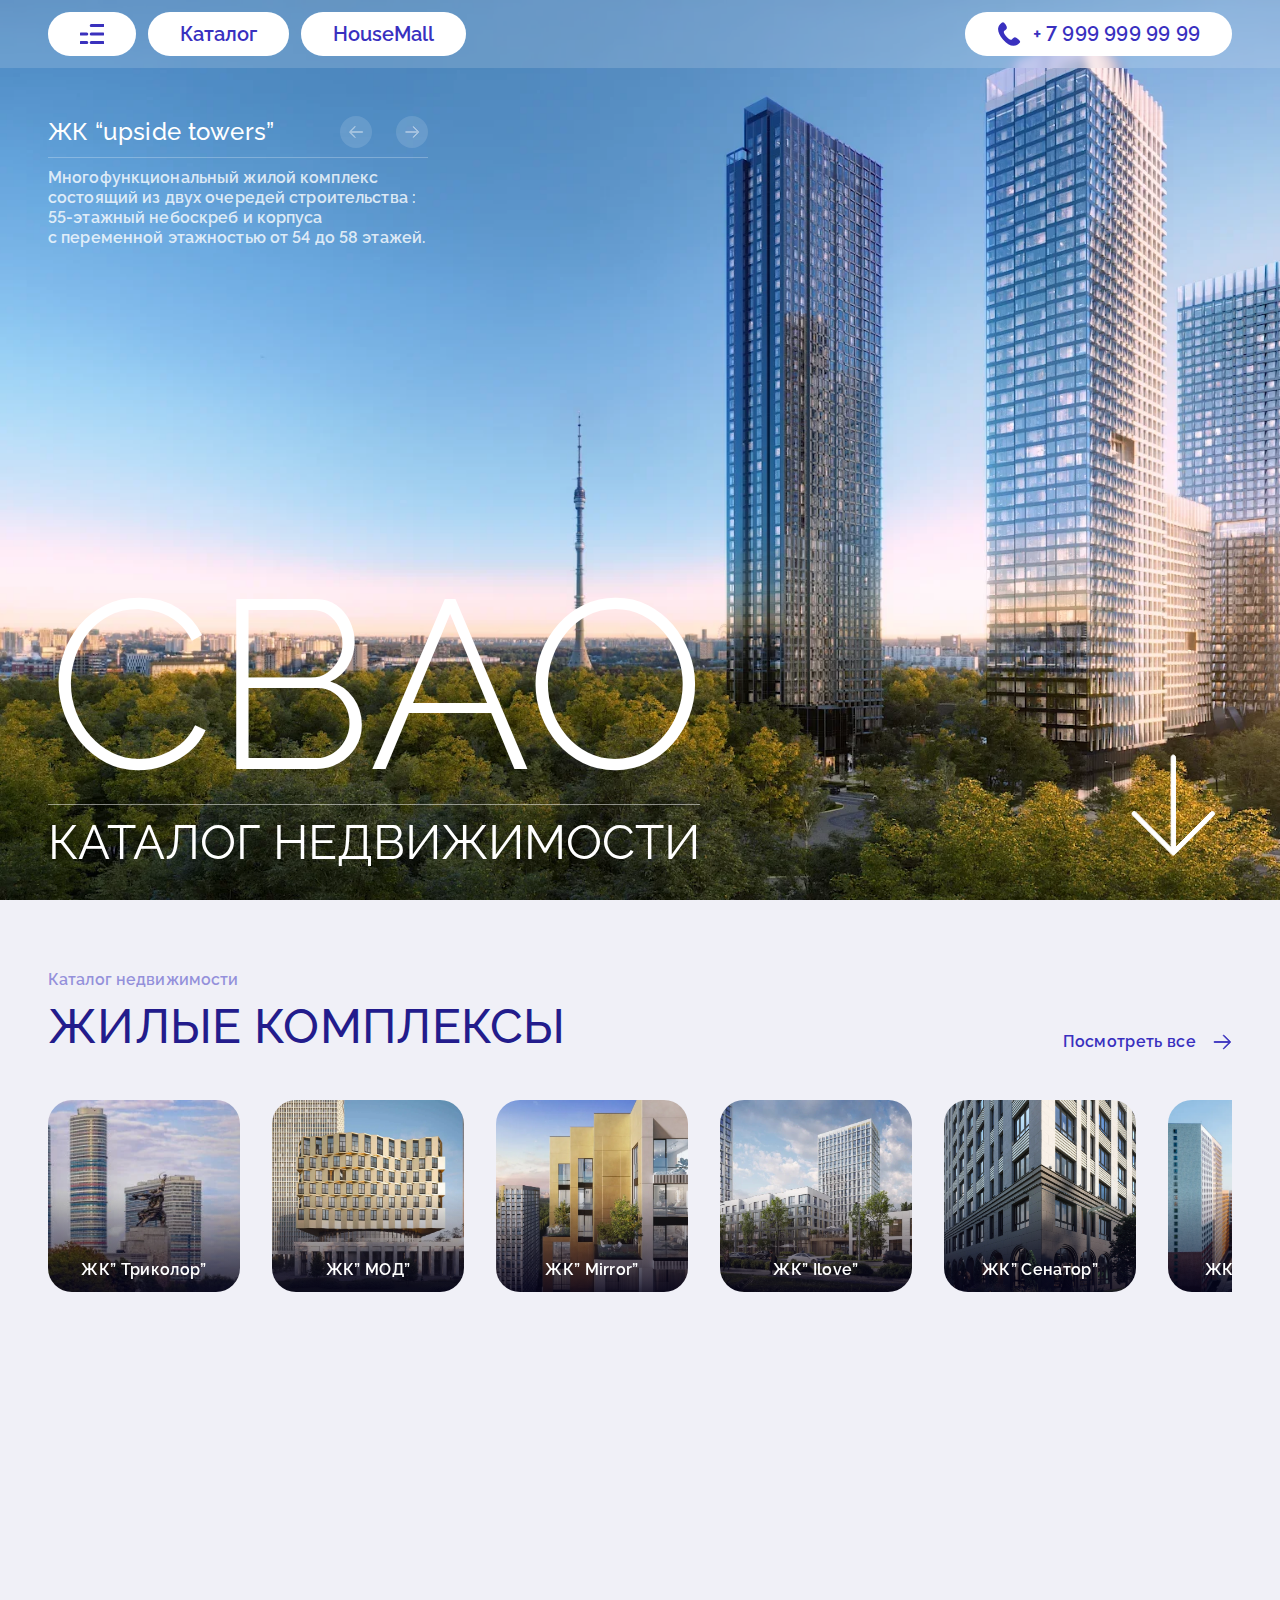
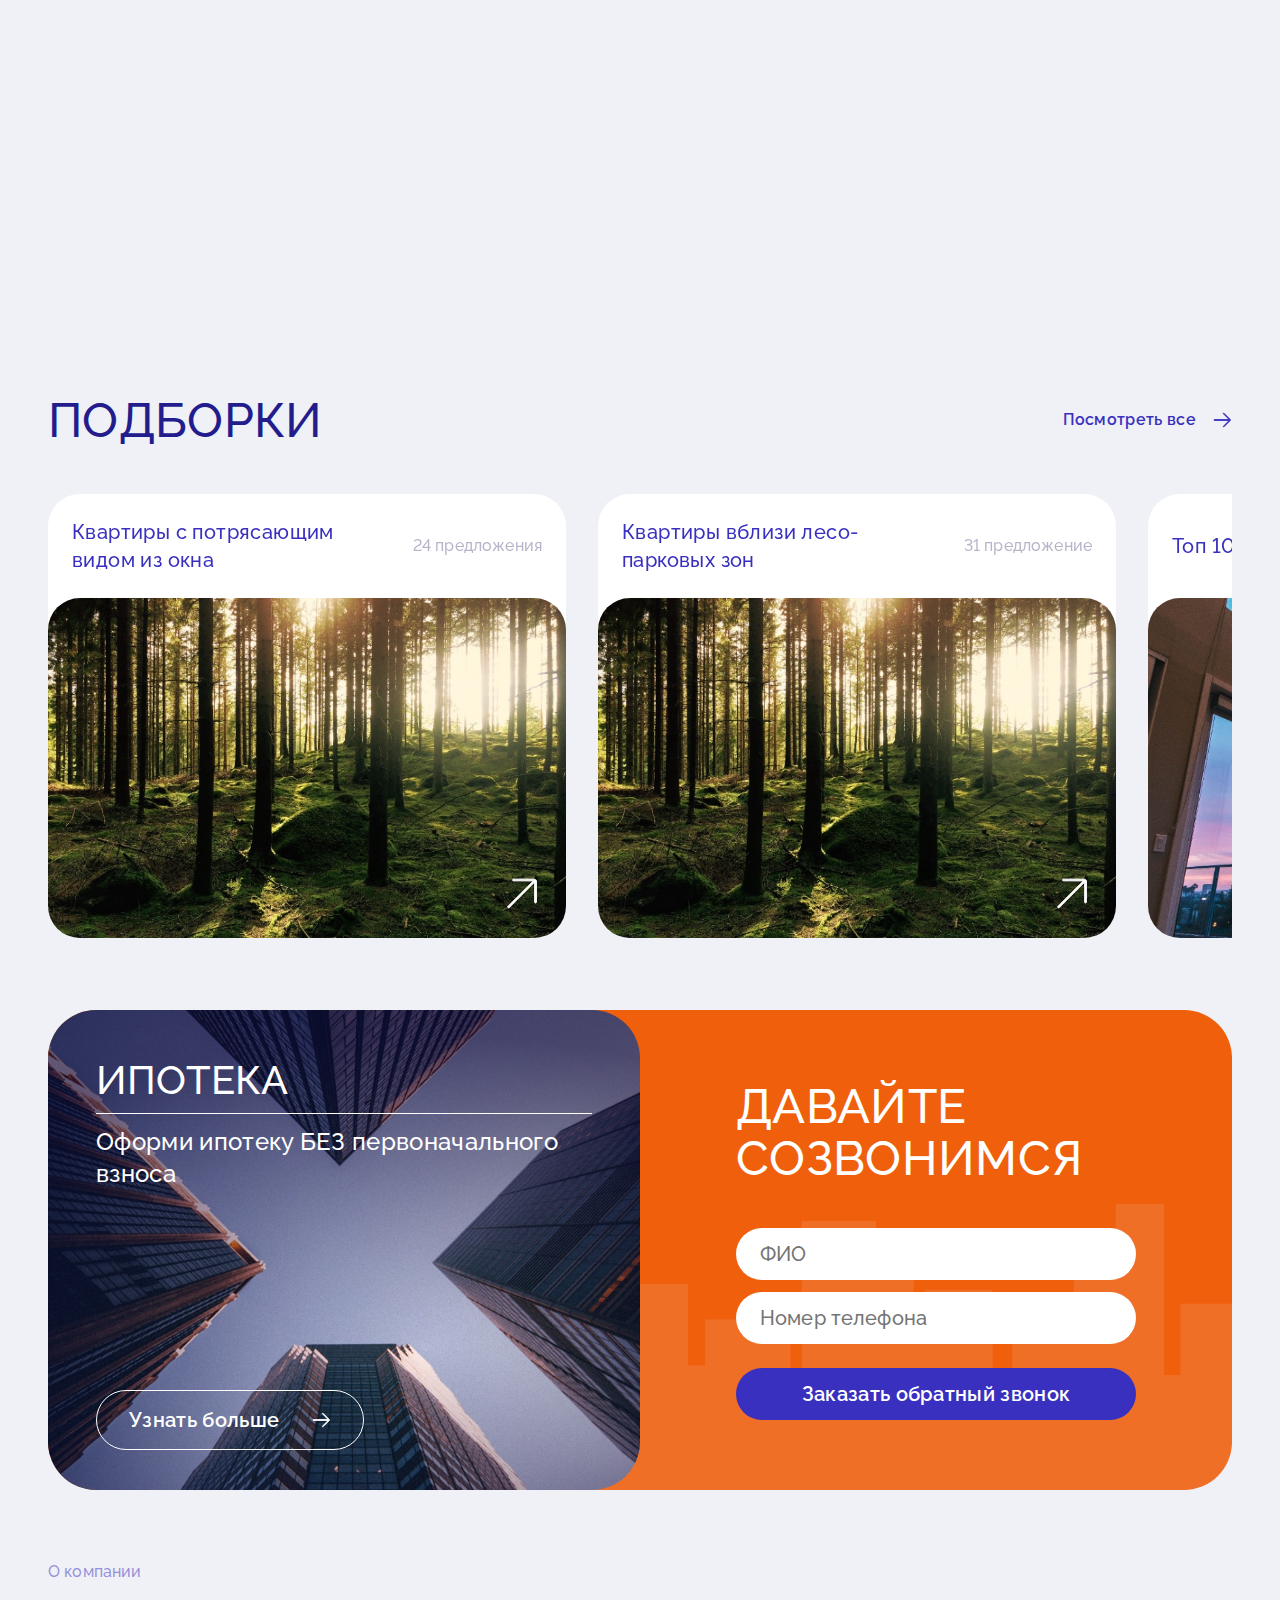
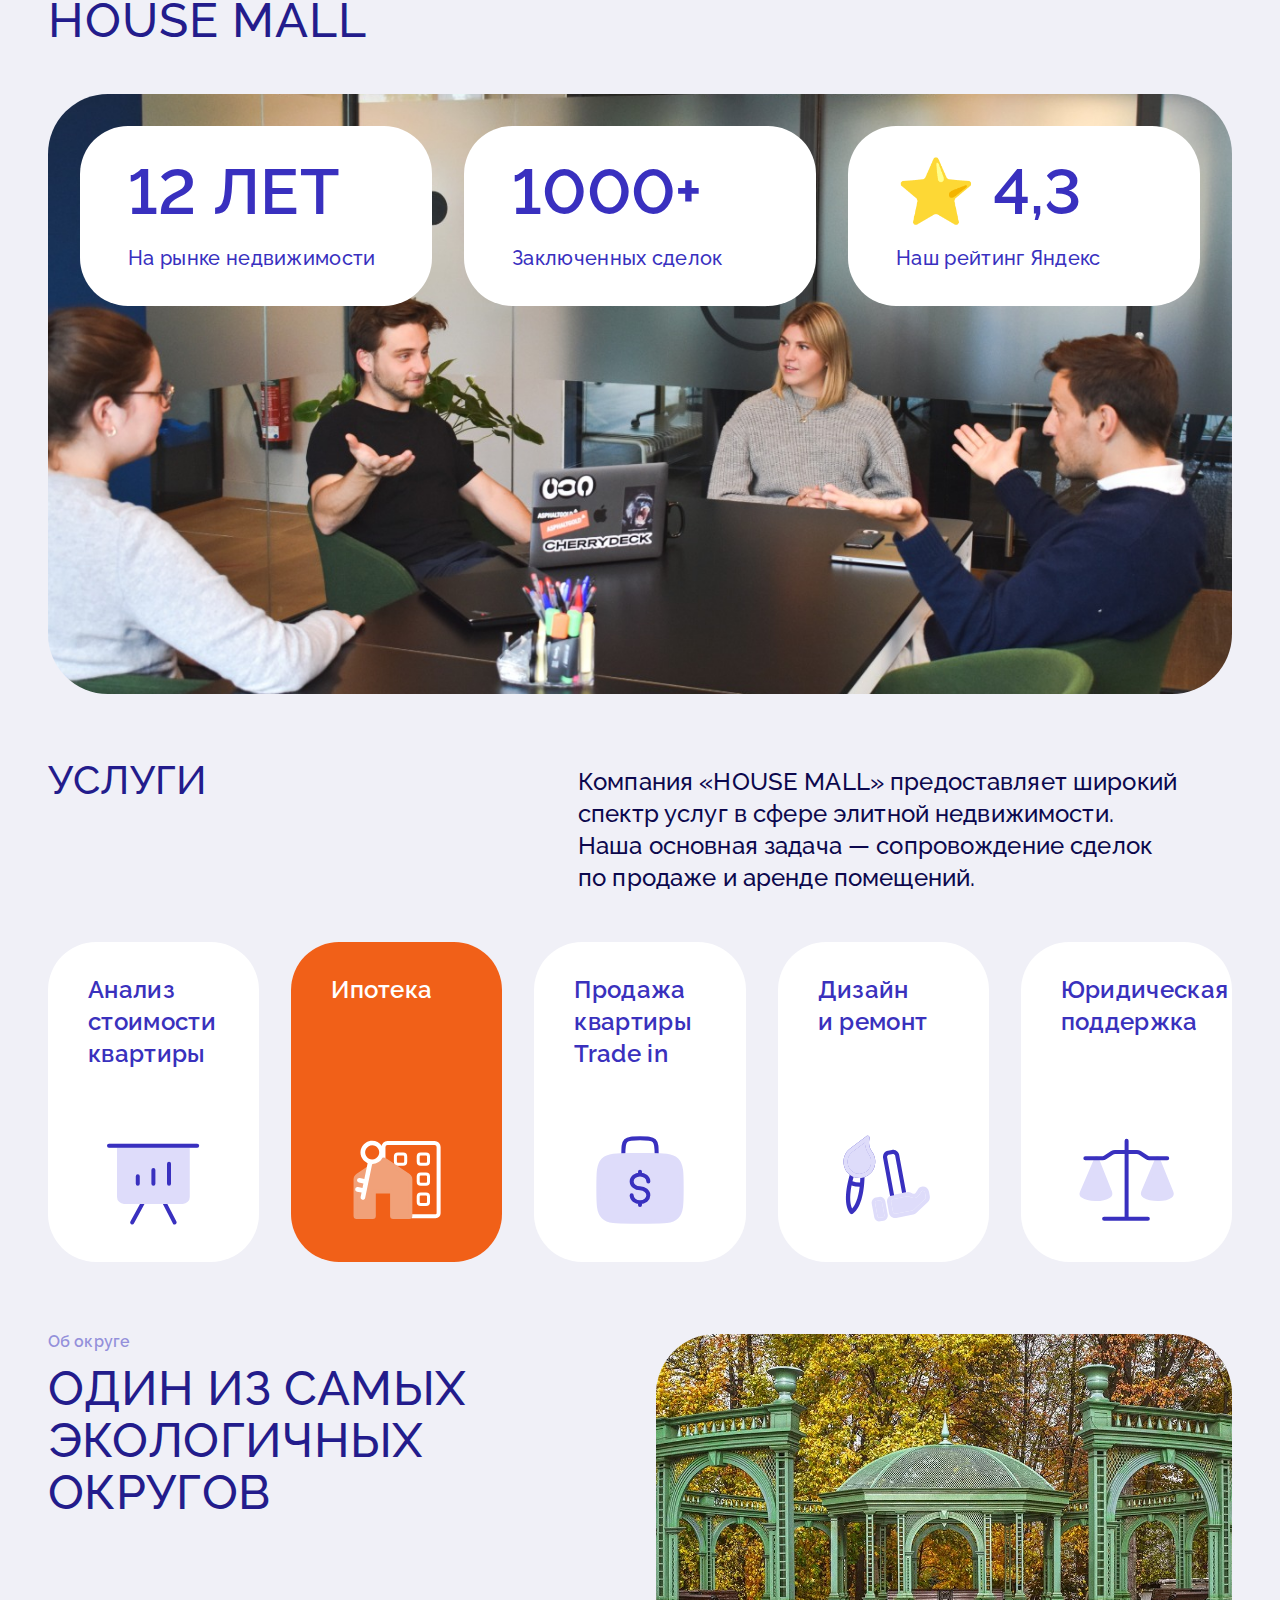
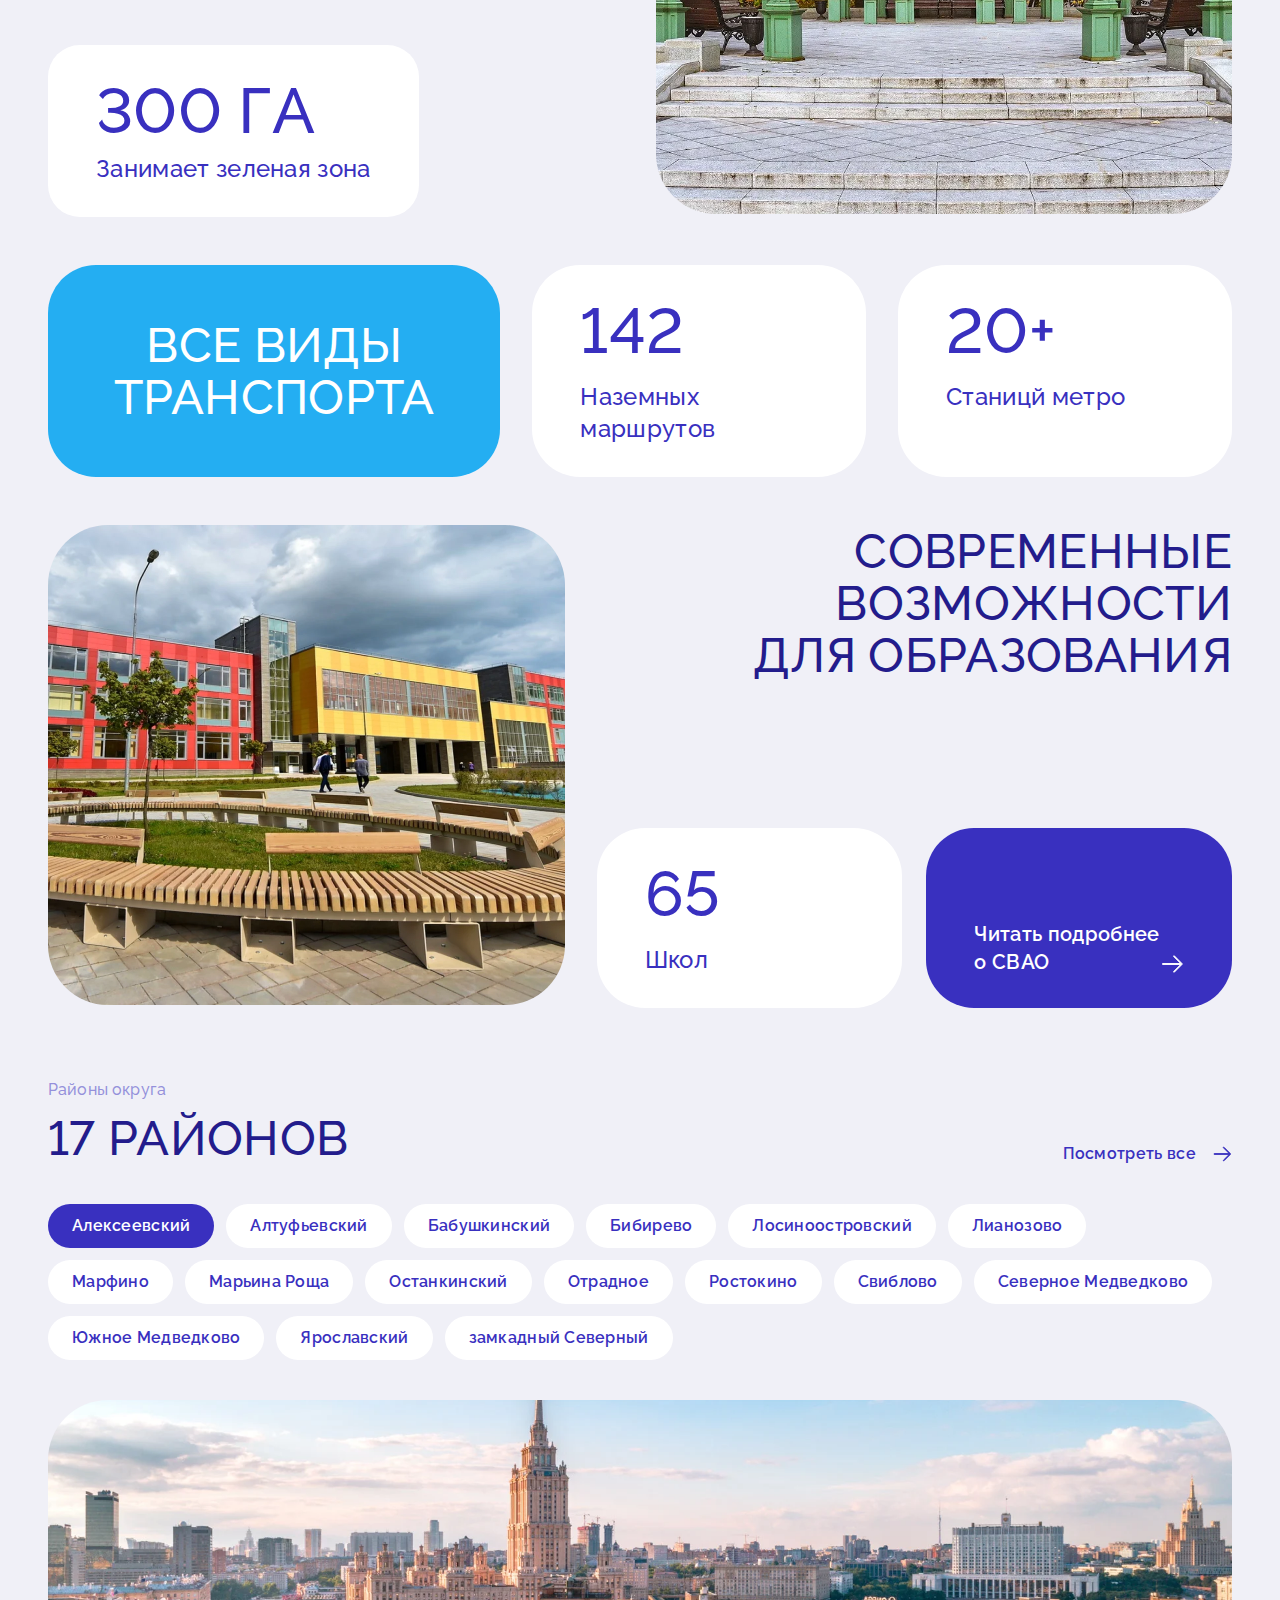
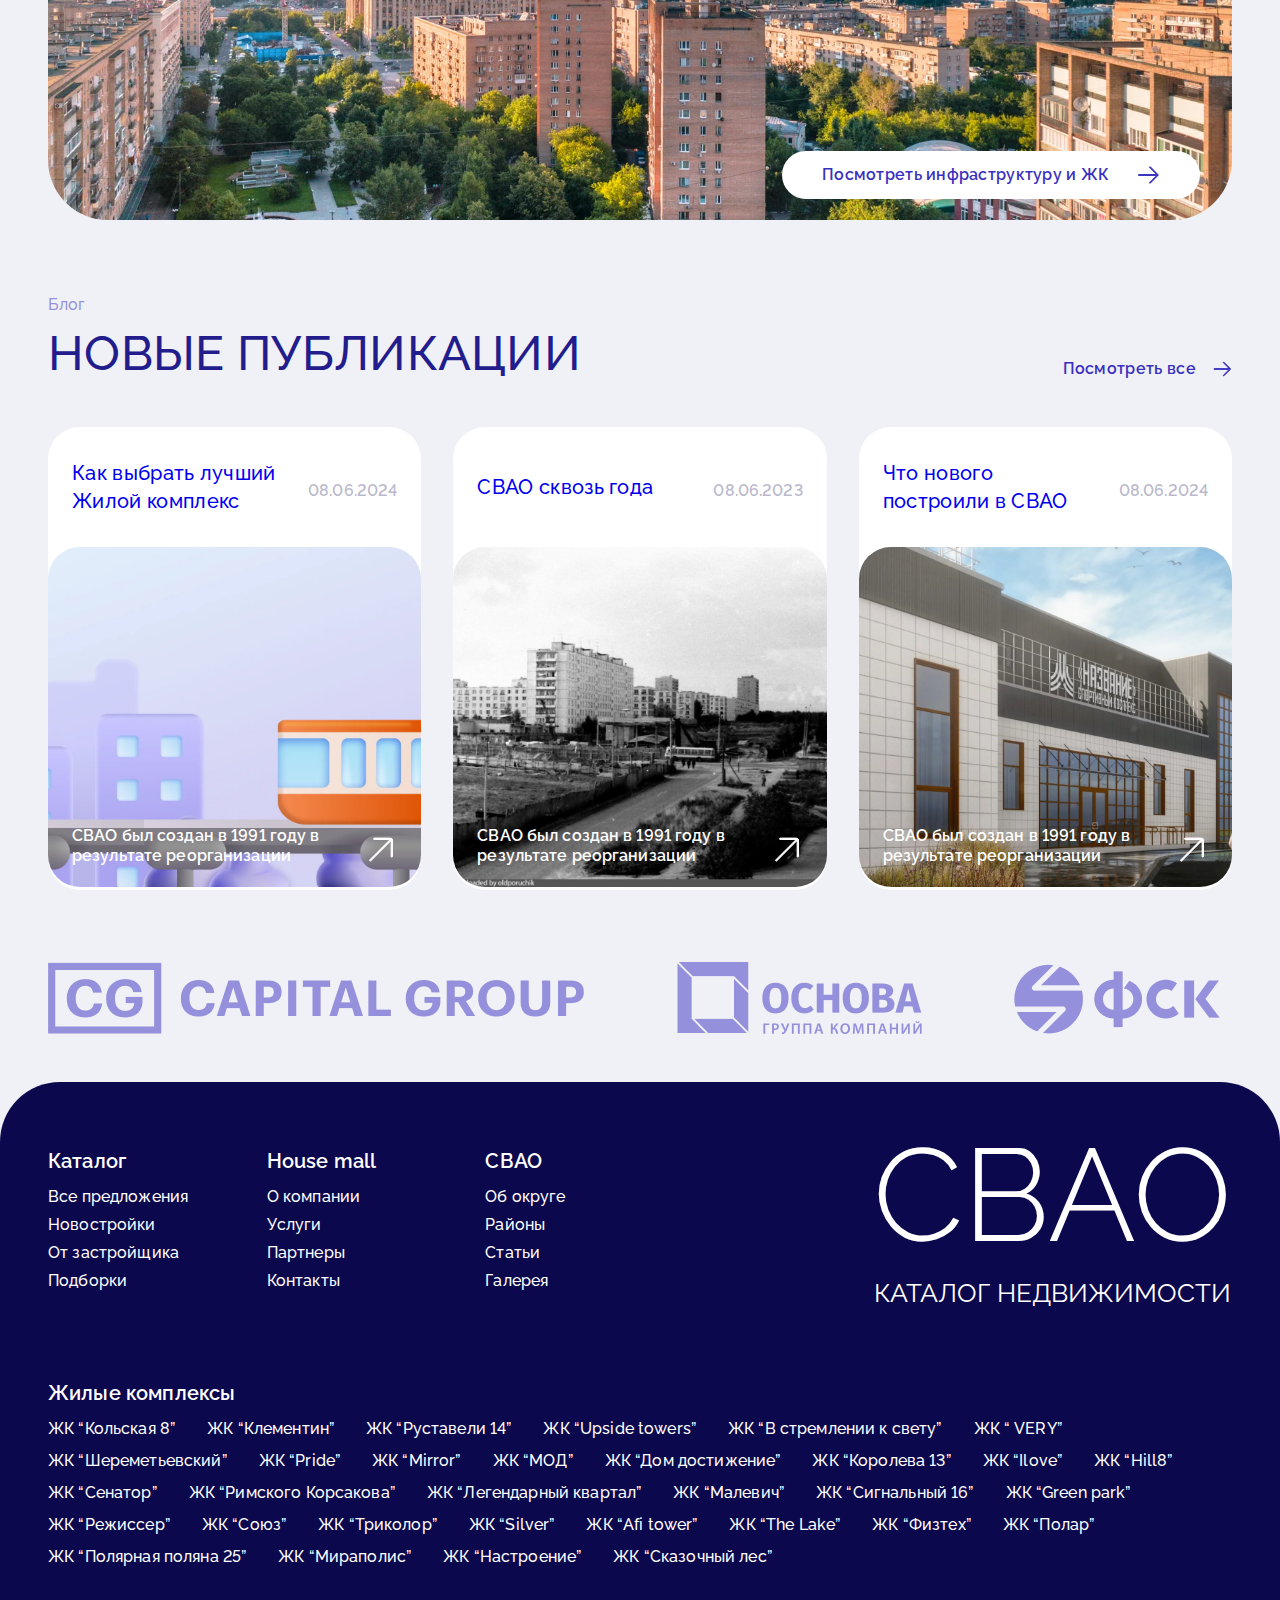
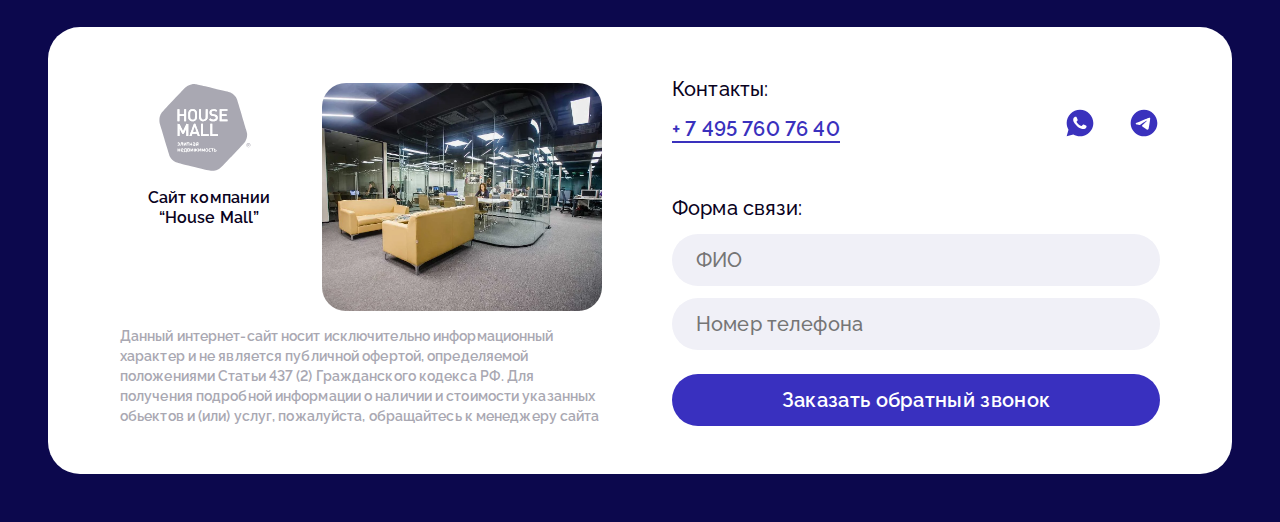
==== index.html @ aca25339 "pages" ====
<!DOCTYPE html>
<html lang="en">
  <head>
    <meta charset="UTF-8" />
    <meta name="viewport" content="width=device-width, initial-scale=1.0" />
    <meta http-equiv="X-UA-Compatible" content="ie=edge" />
    <title>Document</title>
    <meta name="author" content="Yuriy Zudikhin https://t.me/Zudihin"/>
    <link rel="stylesheet" href="css/slick.css">
    <link rel="stylesheet" href="css/style.css" />

    <script src="https://api-maps.yandex.ru/2.1/?lang=ru_RU&apikey=84a9241a-2c2f-4a3d-ab2c-abb92cd66d1f"></script>
    
  </head>

  <body>

    <header class="header">
      <div class="container">
        <div class="header_block">
          <div class="header_block_left">
            <div class="header_block_left_filter">
              <svg xmlns="http://www.w3.org/2000/svg" width="24" height="24" viewBox="0 0 24 24" fill="none">
                <g clip-path="url(#clip0_623_56166)">
                  <path d="M23.1451 3.42773H11.2524H23.1451Z" fill="#3930BF"/>
                  <path d="M23.1451 3.42773H11.2524M23.1451 11.9992H11.2524M0.859375 11.9992H6.75244M23.1451 20.5706H11.2524M0.859375 20.5706H6.75244" stroke="#3A31BD" stroke-width="3" stroke-linecap="round" stroke-linejoin="round"/>
                </g>
                <defs>
                  <clipPath id="clip0_623_56166">
                    <rect width="24" height="24" fill="white"/>
                  </clipPath>
                </defs>
              </svg>
            </div>
            <a href="#" class="header_block_left_catalog">Каталог</a>
            <a href="#" class="header_block_left_house">HouseMall</a>
          </div>
          <div class="header_block_right">
            <a href="tel:+ 7 999 999 99 99"> 
              <svg xmlns="http://www.w3.org/2000/svg" width="24" height="24" viewBox="0 0 24 24" fill="none">
                <path d="M20.6659 16.639C19.237 15.4168 17.7868 14.6765 16.3754 15.8968L15.5326 16.6344C14.916 17.1698 13.7696 19.6713 9.33695 14.5722C4.90526 9.47961 7.54249 8.68669 8.16003 8.15592L9.00741 7.41745C10.4114 6.19438 9.88157 4.65469 8.86895 3.06976L8.25788 2.10976C7.24064 0.528531 6.13295 -0.509931 4.72526 0.7113L3.96464 1.37592C3.34249 1.82915 1.60341 3.30238 1.18157 6.10115C0.673875 9.4593 2.27541 13.3048 5.94464 17.5242C9.60926 21.7455 13.1973 23.8658 16.596 23.8288C19.4206 23.7984 21.1265 22.2827 21.66 21.7316L22.4234 21.0661C23.8274 19.8458 22.9551 18.6033 21.5253 17.3784L20.6659 16.639Z" fill="#3930BF"/>
              </svg> 
              <span>+ 7 999 999 99 99</span>
            </a>
          </div>
        </div>
      </div>
    </header>

    <main class="main">
      <div class="main_slider">
        <div style="background: url(img/main/main.webp); background-size: cover; background-position: 50%;" class="main_slider_item">
          <div class="container">
            <div class="main_slider_item_wrap">
              <div class="main_slider_item_wrap_title">
                <h2>ЖК “upside towers” </h2>
                <div class="main_slider_item_wrap_title_arrows">
                  <div class="main_slider_item_wrap_title_arrows_left">
                    <svg xmlns="http://www.w3.org/2000/svg" width="16" height="16" viewBox="0 0 16 16" fill="none">
                      <path d="M7.22026 2.57813C7.24721 2.60505 7.26859 2.63701 7.28318 2.6722C7.29776 2.70739 7.30527 2.7451 7.30527 2.7832C7.30527 2.82129 7.29776 2.859 7.28318 2.89419C7.26859 2.92938 7.24721 2.96135 7.22026 2.98827L2.49788 7.71065L14.5513 7.71065C14.6282 7.71065 14.7019 7.74119 14.7563 7.79554C14.8106 7.8499 14.8411 7.92363 14.8411 8.0005C14.8411 8.07737 14.8106 8.1511 14.7563 8.20545C14.7019 8.25981 14.6282 8.29035 14.5513 8.29035L2.49788 8.29035L7.22026 13.0127C7.24719 13.0397 7.26855 13.0716 7.28313 13.1068C7.2977 13.142 7.3052 13.1797 7.3052 13.2178C7.3052 13.2559 7.2977 13.2936 7.28313 13.3288C7.26855 13.364 7.24719 13.3959 7.22026 13.4229C7.19333 13.4498 7.16136 13.4712 7.12617 13.4857C7.09099 13.5003 7.05328 13.5078 7.01519 13.5078C6.97711 13.5078 6.9394 13.5003 6.90421 13.4857C6.86902 13.4712 6.83705 13.4498 6.81012 13.4229L1.59282 8.20557C1.56587 8.17865 1.54449 8.14668 1.52991 8.11149C1.51532 8.07631 1.50781 8.03859 1.50781 8.0005C1.50781 7.96241 1.51532 7.92469 1.52991 7.8895C1.54449 7.85432 1.56587 7.82235 1.59282 7.79543L6.81012 2.57813C6.83704 2.55118 6.86901 2.5298 6.9042 2.51521C6.93938 2.50063 6.9771 2.49312 7.01519 2.49312C7.05328 2.49312 7.091 2.50063 7.12619 2.51521C7.16138 2.5298 7.19334 2.55118 7.22026 2.57813Z" fill="white" stroke="white"/>
                    </svg>
                  </div>
                  <div class="main_slider_item_wrap_title_arrows_right">
                    <svg xmlns="http://www.w3.org/2000/svg" width="16" height="16" viewBox="0 0 16 16" fill="none">
                      <path d="M9.12739 13.4219C9.10044 13.395 9.07907 13.363 9.06448 13.3278C9.04989 13.2926 9.04239 13.2549 9.04239 13.2168C9.04239 13.1787 9.04989 13.141 9.06448 13.1058C9.07907 13.0706 9.10044 13.0387 9.12739 13.0117L13.8498 8.28935H1.79636C1.71949 8.28935 1.64576 8.25881 1.5914 8.20446C1.53705 8.1501 1.50651 8.07637 1.50651 7.9995C1.50651 7.92263 1.53705 7.8489 1.5914 7.79455C1.64576 7.74019 1.71949 7.70965 1.79636 7.70965L13.8498 7.70965L9.12739 2.98727C9.10046 2.96034 9.0791 2.92837 9.06453 2.89318C9.04995 2.858 9.04245 2.82028 9.04245 2.7822C9.04245 2.74411 9.04995 2.7064 9.06453 2.67122C9.0791 2.63603 9.10046 2.60406 9.12739 2.57713C9.15432 2.5502 9.1863 2.52884 9.22148 2.51426C9.25667 2.49969 9.29438 2.49219 9.33246 2.49219C9.37055 2.49219 9.40826 2.49969 9.44345 2.51426C9.47863 2.52884 9.5106 2.5502 9.53753 2.57713L14.7548 7.79443C14.7818 7.82135 14.8032 7.85332 14.8177 7.88851C14.8323 7.92369 14.8398 7.96141 14.8398 7.9995C14.8398 8.03759 14.8323 8.07531 14.8177 8.1105C14.8032 8.14568 14.7818 8.17765 14.7548 8.20457L9.53753 13.4219C9.51061 13.4488 9.47865 13.4702 9.44346 13.4848C9.40827 13.4994 9.37055 13.5069 9.33246 13.5069C9.29437 13.5069 9.25665 13.4994 9.22147 13.4848C9.18628 13.4702 9.15431 13.4488 9.12739 13.4219Z" fill="white" stroke="white"/>
                    </svg>
                  </div>
                </div>
              </div>
              <div class="main_slider_item_wrap_text">
                <p>Многофункциональный жилой комплекс состоящий из двух очередей строительства : 55-этажный небоскреб и корпуса с переменной этажностью от 54 до 58 этажей.</p>
              </div>
            </div>
          </div>
        </div>
        <div style="background: url(img/main/1.jpeg); background-size: cover; background-position: 50%;" class="main_slider_item">
          <div class="container">
            <div class="main_slider_item_wrap">
              <div class="main_slider_item_wrap_title">
                <h2>ЖК “Very” </h2>
                <div class="main_slider_item_wrap_title_arrows">
                  <div class="main_slider_item_wrap_title_arrows_left">
                    <svg xmlns="http://www.w3.org/2000/svg" width="16" height="16" viewBox="0 0 16 16" fill="none">
                      <path d="M7.22026 2.57813C7.24721 2.60505 7.26859 2.63701 7.28318 2.6722C7.29776 2.70739 7.30527 2.7451 7.30527 2.7832C7.30527 2.82129 7.29776 2.859 7.28318 2.89419C7.26859 2.92938 7.24721 2.96135 7.22026 2.98827L2.49788 7.71065L14.5513 7.71065C14.6282 7.71065 14.7019 7.74119 14.7563 7.79554C14.8106 7.8499 14.8411 7.92363 14.8411 8.0005C14.8411 8.07737 14.8106 8.1511 14.7563 8.20545C14.7019 8.25981 14.6282 8.29035 14.5513 8.29035L2.49788 8.29035L7.22026 13.0127C7.24719 13.0397 7.26855 13.0716 7.28313 13.1068C7.2977 13.142 7.3052 13.1797 7.3052 13.2178C7.3052 13.2559 7.2977 13.2936 7.28313 13.3288C7.26855 13.364 7.24719 13.3959 7.22026 13.4229C7.19333 13.4498 7.16136 13.4712 7.12617 13.4857C7.09099 13.5003 7.05328 13.5078 7.01519 13.5078C6.97711 13.5078 6.9394 13.5003 6.90421 13.4857C6.86902 13.4712 6.83705 13.4498 6.81012 13.4229L1.59282 8.20557C1.56587 8.17865 1.54449 8.14668 1.52991 8.11149C1.51532 8.07631 1.50781 8.03859 1.50781 8.0005C1.50781 7.96241 1.51532 7.92469 1.52991 7.8895C1.54449 7.85432 1.56587 7.82235 1.59282 7.79543L6.81012 2.57813C6.83704 2.55118 6.86901 2.5298 6.9042 2.51521C6.93938 2.50063 6.9771 2.49312 7.01519 2.49312C7.05328 2.49312 7.091 2.50063 7.12619 2.51521C7.16138 2.5298 7.19334 2.55118 7.22026 2.57813Z" fill="white" stroke="white"/>
                    </svg>
                  </div>
                  <div class="main_slider_item_wrap_title_arrows_right">
                    <svg xmlns="http://www.w3.org/2000/svg" width="16" height="16" viewBox="0 0 16 16" fill="none">
                      <path d="M9.12739 13.4219C9.10044 13.395 9.07907 13.363 9.06448 13.3278C9.04989 13.2926 9.04239 13.2549 9.04239 13.2168C9.04239 13.1787 9.04989 13.141 9.06448 13.1058C9.07907 13.0706 9.10044 13.0387 9.12739 13.0117L13.8498 8.28935H1.79636C1.71949 8.28935 1.64576 8.25881 1.5914 8.20446C1.53705 8.1501 1.50651 8.07637 1.50651 7.9995C1.50651 7.92263 1.53705 7.8489 1.5914 7.79455C1.64576 7.74019 1.71949 7.70965 1.79636 7.70965L13.8498 7.70965L9.12739 2.98727C9.10046 2.96034 9.0791 2.92837 9.06453 2.89318C9.04995 2.858 9.04245 2.82028 9.04245 2.7822C9.04245 2.74411 9.04995 2.7064 9.06453 2.67122C9.0791 2.63603 9.10046 2.60406 9.12739 2.57713C9.15432 2.5502 9.1863 2.52884 9.22148 2.51426C9.25667 2.49969 9.29438 2.49219 9.33246 2.49219C9.37055 2.49219 9.40826 2.49969 9.44345 2.51426C9.47863 2.52884 9.5106 2.5502 9.53753 2.57713L14.7548 7.79443C14.7818 7.82135 14.8032 7.85332 14.8177 7.88851C14.8323 7.92369 14.8398 7.96141 14.8398 7.9995C14.8398 8.03759 14.8323 8.07531 14.8177 8.1105C14.8032 8.14568 14.7818 8.17765 14.7548 8.20457L9.53753 13.4219C9.51061 13.4488 9.47865 13.4702 9.44346 13.4848C9.40827 13.4994 9.37055 13.5069 9.33246 13.5069C9.29437 13.5069 9.25665 13.4994 9.22147 13.4848C9.18628 13.4702 9.15431 13.4488 9.12739 13.4219Z" fill="white" stroke="white"/>
                    </svg>
                  </div>
                </div>
              </div>
              <div class="main_slider_item_wrap_text">
                <p>Многофункциональный жилой комплекс состоящий из двух очередей строительства : 55-этажный небоскреб и корпуса с переменной этажностью от 54 до 58 этажей.</p>
              </div>
            </div>
          </div>
        </div>
      </div>
      <div class="main_bottom">
        <div class="container">
          <div class="main_bottom_content">
            <div class="main_bottom_content_left">
              <h1>СВАО</h1>
              <p>КАТАЛОГ Недвижимости</p>
            </div>
            <div class="main_bottom_content_right">
              <img src="img/main/down.svg" alt="">
            </div>
          </div>
        </div>
      </div>
    </main>
    
    <section class="residential_complexes">
      <div class="container">
        <div class="residential_complexes_title">
          <div class="residential_complexes_title_left">
            <p>Каталог недвижимости</p>
            <h2>Жилые комплексы</h2>
          </div>
          <a href="#" class="residential_complexes_title_right">
            <span>Посмотреть все</span>
            <svg xmlns="http://www.w3.org/2000/svg" width="20" height="20" viewBox="0 0 20 20" fill="none">
              <path d="M11.4102 16.7773C11.3765 16.7437 11.3498 16.7037 11.3316 16.6598C11.3133 16.6158 11.304 16.5686 11.304 16.521C11.304 16.4734 11.3133 16.4262 11.3316 16.3823C11.3498 16.3383 11.3765 16.2983 11.4102 16.2647L17.3132 10.3617L2.24643 10.3617C2.15034 10.3617 2.05818 10.3235 1.99023 10.2556C1.92229 10.1876 1.88411 10.0955 1.88411 9.99938C1.88411 9.90329 1.92229 9.81113 1.99023 9.74318C2.05818 9.67524 2.15034 9.63706 2.24643 9.63706L17.3132 9.63706L11.4102 3.73408C11.3766 3.70042 11.3499 3.66046 11.3316 3.61648C11.3134 3.57249 11.304 3.52535 11.304 3.47775C11.304 3.43014 11.3134 3.383 11.3316 3.33902C11.3499 3.29504 11.3766 3.25507 11.4102 3.22141C11.4439 3.18775 11.4838 3.16105 11.5278 3.14283C11.5718 3.12461 11.6189 3.11523 11.6666 3.11523C11.7142 3.11523 11.7613 3.12461 11.8053 3.14283C11.8493 3.16105 11.8892 3.18775 11.9229 3.22141L18.4445 9.74304C18.4782 9.77669 18.5049 9.81665 18.5232 9.86063C18.5414 9.90462 18.5508 9.95176 18.5508 9.99938C18.5508 10.047 18.5414 10.0941 18.5232 10.1381C18.5049 10.1821 18.4782 10.2221 18.4445 10.2557L11.9229 16.7773C11.8892 16.811 11.8493 16.8378 11.8053 16.856C11.7613 16.8742 11.7142 16.8836 11.6666 16.8836C11.6189 16.8836 11.5718 16.8742 11.5278 16.856C11.4838 16.8378 11.4439 16.811 11.4102 16.7773Z" fill="#3930BF" stroke="#3930BF"/>
            </svg>
          </a>
        </div>
      </div>
      <div class="container">
        <div class="residential_complexes_slider">

          <a href="#" style="background: linear-gradient(180deg, rgba(0, 0, 0, 0.00) 47.92%, rgba(3, 1, 26, 0.80) 100%), url(img/residential_complexes/1.webp), lightgray 50%; background-size: cover; background-position: 50%;" class="residential_complexes_slider_item">
            <h5>ЖК” Триколор”</h5>
            <div class="residential_complexes_slider_item_btn">
              <img src="img/residential_complexes/icon.svg" alt="">
            </div>
          </a>
  
          <a href="#" style="background: linear-gradient(180deg, rgba(0, 0, 0, 0.00) 47.92%, rgba(3, 1, 26, 0.80) 100%), url(img/residential_complexes/2.webp), lightgray 50%; background-size: cover; background-position: 50%;" class="residential_complexes_slider_item">
            <h5>ЖК” МОД”</h5>
            <div class="residential_complexes_slider_item_btn">
              <img src="img/residential_complexes/icon.svg" alt="">
            </div>
          </a>
  
          <a href="#" style="background: linear-gradient(180deg, rgba(0, 0, 0, 0.00) 47.92%, rgba(3, 1, 26, 0.80) 100%), url(img/residential_complexes/3.webp), lightgray 50%; background-size: cover; background-position: 50%;" class="residential_complexes_slider_item">
            <h5>ЖК” Mirror”</h5>
            <div class="residential_complexes_slider_item_btn">
              <img src="img/residential_complexes/icon.svg" alt="">
            </div>
          </a>
  
          <a href="#" style="background: linear-gradient(180deg, rgba(0, 0, 0, 0.00) 47.92%, rgba(3, 1, 26, 0.80) 100%), url(img/residential_complexes/4.webp), lightgray 50%; background-size: cover; background-position: 50%;" class="residential_complexes_slider_item">
            <h5>ЖК” Ilove”</h5>
            <div class="residential_complexes_slider_item_btn">
              <img src="img/residential_complexes/icon.svg" alt="">
            </div>
          </a>
  
          <a href="#" style="background: linear-gradient(180deg, rgba(0, 0, 0, 0.00) 47.92%, rgba(3, 1, 26, 0.80) 100%), url(img/residential_complexes/5.webp), lightgray 50%; background-size: cover; background-position: 50%;" class="residential_complexes_slider_item">
            <h5>ЖК” Сенатор”</h5>
            <div class="residential_complexes_slider_item_btn">
              <img src="img/residential_complexes/icon.svg" alt="">
            </div>
          </a>
  
          <a href="#" style="background: linear-gradient(180deg, rgba(0, 0, 0, 0.00) 47.92%, rgba(3, 1, 26, 0.80) 100%), url(img/residential_complexes/6.webp), lightgray 50%; background-size: cover; background-position: 50%;" class="residential_complexes_slider_item">
            <h5>ЖК” Малевич”</h5>
            <div class="residential_complexes_slider_item_btn">
              <img src="img/residential_complexes/icon.svg" alt="">
            </div>
          </a>
  
          <a href="#" style="background: linear-gradient(180deg, rgba(0, 0, 0, 0.00) 47.92%, rgba(3, 1, 26, 0.80) 100%), url(img/residential_complexes/1.webp), lightgray 50%; background-size: cover; background-position: 50%;" class="residential_complexes_slider_item">
            <h5>ЖК” Триколор”</h5>
            <div class="residential_complexes_slider_item_btn">
              <img src="img/residential_complexes/icon.svg" alt="">
            </div>
          </a>
  
          <a href="#" style="background: linear-gradient(180deg, rgba(0, 0, 0, 0.00) 47.92%, rgba(3, 1, 26, 0.80) 100%), url(img/residential_complexes/2.webp), lightgray 50%; background-size: cover; background-position: 50%;" class="residential_complexes_slider_item">
            <h5>ЖК” МОД”</h5>
            <div class="residential_complexes_slider_item_btn">
              <img src="img/residential_complexes/icon.svg" alt="">
            </div>
          </a>
  
          <a href="#" style="background: linear-gradient(180deg, rgba(0, 0, 0, 0.00) 47.92%, rgba(3, 1, 26, 0.80) 100%), url(img/residential_complexes/3.webp), lightgray 50%; background-size: cover; background-position: 50%;" class="residential_complexes_slider_item">
            <h5>ЖК” Mirror”</h5>
            <div class="residential_complexes_slider_item_btn">
              <img src="img/residential_complexes/icon.svg" alt="">
            </div>
          </a>
  
          <a href="#" style="background: linear-gradient(180deg, rgba(0, 0, 0, 0.00) 47.92%, rgba(3, 1, 26, 0.80) 100%), url(img/residential_complexes/4.webp), lightgray 50%; background-size: cover; background-position: 50%;" class="residential_complexes_slider_item">
            <h5>ЖК” Ilove”</h5>
            <div class="residential_complexes_slider_item_btn">
              <img src="img/residential_complexes/icon.svg" alt="">
            </div>
          </a>
  
          <a href="#" style="background: linear-gradient(180deg, rgba(0, 0, 0, 0.00) 47.92%, rgba(3, 1, 26, 0.80) 100%), url(img/residential_complexes/5.webp), lightgray 50%; background-size: cover; background-position: 50%;" class="residential_complexes_slider_item">
            <h5>ЖК” Сенатор”</h5>
            <div class="residential_complexes_slider_item_btn">
              <img src="img/residential_complexes/icon.svg" alt="">
            </div>
          </a>
  
          <a href="#" style="background: linear-gradient(180deg, rgba(0, 0, 0, 0.00) 47.92%, rgba(3, 1, 26, 0.80) 100%), url(img/residential_complexes/6.webp), lightgray 50%; background-size: cover; background-position: 50%;" class="residential_complexes_slider_item">
            <h5>ЖК” Малевич”</h5>
            <div class="residential_complexes_slider_item_btn">
              <img src="img/residential_complexes/icon.svg" alt="">
            </div>
          </a>
  
          <a href="#" style="background: linear-gradient(180deg, rgba(0, 0, 0, 0.00) 47.92%, rgba(3, 1, 26, 0.80) 100%), url(img/residential_complexes/1.webp), lightgray 50%; background-size: cover; background-position: 50%;" class="residential_complexes_slider_item">
            <h5>ЖК” Триколор”</h5>
            <div class="residential_complexes_slider_item_btn">
              <img src="img/residential_complexes/icon.svg" alt="">
            </div>
          </a>
  
          <a href="#" style="background: linear-gradient(180deg, rgba(0, 0, 0, 0.00) 47.92%, rgba(3, 1, 26, 0.80) 100%), url(img/residential_complexes/2.webp), lightgray 50%; background-size: cover; background-position: 50%;" class="residential_complexes_slider_item">
            <h5>ЖК” МОД”</h5>
            <div class="residential_complexes_slider_item_btn">
              <img src="img/residential_complexes/icon.svg" alt="">
            </div>
          </a>
  
          <a href="#" style="background: linear-gradient(180deg, rgba(0, 0, 0, 0.00) 47.92%, rgba(3, 1, 26, 0.80) 100%), url(img/residential_complexes/3.webp), lightgray 50%; background-size: cover; background-position: 50%;" class="residential_complexes_slider_item">
            <h5>ЖК” Mirror”</h5>
            <div class="residential_complexes_slider_item_btn">
              <img src="img/residential_complexes/icon.svg" alt="">
            </div>
          </a>
  
          <a href="#" style="background: linear-gradient(180deg, rgba(0, 0, 0, 0.00) 47.92%, rgba(3, 1, 26, 0.80) 100%), url(img/residential_complexes/4.webp), lightgray 50%; background-size: cover; background-position: 50%;" class="residential_complexes_slider_item">
            <h5>ЖК” Ilove”</h5>
            <div class="residential_complexes_slider_item_btn">
              <img src="img/residential_complexes/icon.svg" alt="">
            </div>
          </a>
  
          <a href="#" style="background: linear-gradient(180deg, rgba(0, 0, 0, 0.00) 47.92%, rgba(3, 1, 26, 0.80) 100%), url(img/residential_complexes/5.webp), lightgray 50%; background-size: cover; background-position: 50%;" class="residential_complexes_slider_item">
            <h5>ЖК” Сенатор”</h5>
            <div class="residential_complexes_slider_item_btn">
              <img src="img/residential_complexes/icon.svg" alt="">
            </div>
          </a>
  
          <a href="#" style="background: linear-gradient(180deg, rgba(0, 0, 0, 0.00) 47.92%, rgba(3, 1, 26, 0.80) 100%), url(img/residential_complexes/6.webp), lightgray 50%; background-size: cover; background-position: 50%;" class="residential_complexes_slider_item">
            <h5>ЖК” Малевич”</h5>
            <div class="residential_complexes_slider_item_btn">
              <img src="img/residential_complexes/icon.svg" alt="">
            </div>
          </a>
  
  
        </div>
      </div>
      
    </section>

    <div id="map"></div>

    <section class="collections">
      <div class="container">
        <div class="collections_title">
          <h2>Подборки</h2>
          <a href="#" class="collections_title_right">
            <span>Посмотреть все</span>
            <svg xmlns="http://www.w3.org/2000/svg" width="20" height="20" viewBox="0 0 20 20" fill="none">
              <path d="M11.4102 16.7773C11.3765 16.7437 11.3498 16.7037 11.3316 16.6598C11.3133 16.6158 11.304 16.5686 11.304 16.521C11.304 16.4734 11.3133 16.4262 11.3316 16.3823C11.3498 16.3383 11.3765 16.2983 11.4102 16.2647L17.3132 10.3617L2.24643 10.3617C2.15034 10.3617 2.05818 10.3235 1.99023 10.2556C1.92229 10.1876 1.88411 10.0955 1.88411 9.99938C1.88411 9.90329 1.92229 9.81113 1.99023 9.74318C2.05818 9.67524 2.15034 9.63706 2.24643 9.63706L17.3132 9.63706L11.4102 3.73408C11.3766 3.70042 11.3499 3.66046 11.3316 3.61648C11.3134 3.57249 11.304 3.52535 11.304 3.47775C11.304 3.43014 11.3134 3.383 11.3316 3.33902C11.3499 3.29504 11.3766 3.25507 11.4102 3.22141C11.4439 3.18775 11.4838 3.16105 11.5278 3.14283C11.5718 3.12461 11.6189 3.11523 11.6666 3.11523C11.7142 3.11523 11.7613 3.12461 11.8053 3.14283C11.8493 3.16105 11.8892 3.18775 11.9229 3.22141L18.4445 9.74304C18.4782 9.77669 18.5049 9.81665 18.5232 9.86063C18.5414 9.90462 18.5508 9.95176 18.5508 9.99938C18.5508 10.047 18.5414 10.0941 18.5232 10.1381C18.5049 10.1821 18.4782 10.2221 18.4445 10.2557L11.9229 16.7773C11.8892 16.811 11.8493 16.8378 11.8053 16.856C11.7613 16.8742 11.7142 16.8836 11.6666 16.8836C11.6189 16.8836 11.5718 16.8742 11.5278 16.856C11.4838 16.8378 11.4439 16.811 11.4102 16.7773Z" fill="#3930BF" stroke="#3930BF"/>
            </svg>
          </a>
        </div>
      </div>
      <div class="container">
        <div class="collections_slider">

          <a href="#" class="collections_slider_item">
            <div class="collections_slider_item_title">
              <h3>Квартиры с потрясающим видом из окна</h3>
              <p>24 предложения</p>
            </div>
            <img src="img/collections/1.jpeg" class="collections_slider_item_img" alt="">
            <img src="img/collections/arrow.svg" class="collections_slider_item_arrow" alt="">
          </a>
  
          <a href="#" class="collections_slider_item">
            <div class="collections_slider_item_title">
              <h3>Квартиры вблизи лесо-парковых зон</h3>
              <p>31 предложение</p>
            </div>
            <img src="img/collections/1.jpeg" class="collections_slider_item_img" alt="">
            <img src="img/collections/arrow.svg" class="collections_slider_item_arrow" alt="">
          </a>
  
          <a href="#" class="collections_slider_item">
            <div class="collections_slider_item_title">
              <h3>Топ 10 ЖК для молодой семьи</h3>
              <p>10 предложений</p>
            </div>
            <img src="img/collections/3.jpeg" class="collections_slider_item_img" alt="">
            <img src="img/collections/arrow.svg" class="collections_slider_item_arrow" alt="">
          </a>
  
          <a href="#" class="collections_slider_item">
            <div class="collections_slider_item_title">
              <h3>Квартиры с потрясающим видом из окна</h3>
              <p>24 предложения</p>
            </div>
            <img src="img/collections/1.jpeg" class="collections_slider_item_img" alt="">
            <img src="img/collections/arrow.svg" class="collections_slider_item_arrow" alt="">
          </a>
  
          <a href="#" class="collections_slider_item">
            <div class="collections_slider_item_title">
              <h3>Квартиры вблизи лесо-парковых зон</h3>
              <p>31 предложение</p>
            </div>
            <img src="img/collections/1.jpeg" class="collections_slider_item_img" alt="">
            <img src="img/collections/arrow.svg" class="collections_slider_item_arrow" alt="">
          </a>
  
          <a href="#" class="collections_slider_item">
            <div class="collections_slider_item_title">
              <h3>Топ 10 ЖК для молодой семьи</h3>
              <p>10 предложений</p>
            </div>
            <img src="img/collections/3.jpeg" class="collections_slider_item_img" alt="">
            <img src="img/collections/arrow.svg" class="collections_slider_item_arrow" alt="">
          </a>
  
        </div>
      </div>
      
    </section>

    <section class="mortgage">
      <div class="container">
        <div class="mortgage_block">
          <div class="mortgage_block_left">
            <div class="mortgage_block_left_top">
              <h3>Ипотека</h3>
              <p>Оформи ипотеку <br> БЕЗ первоначального взноса</p>
            </div>
            <a href="#">
              Узнать больше
              <svg xmlns="http://www.w3.org/2000/svg" width="20" height="20" viewBox="0 0 20 20" fill="none">
                <path d="M11.4102 16.7773C11.3765 16.7437 11.3498 16.7037 11.3316 16.6598C11.3133 16.6158 11.304 16.5686 11.304 16.521C11.304 16.4734 11.3133 16.4262 11.3316 16.3823C11.3498 16.3383 11.3765 16.2983 11.4102 16.2647L17.3132 10.3617L2.24643 10.3617C2.15034 10.3617 2.05818 10.3235 1.99023 10.2556C1.92229 10.1876 1.88411 10.0955 1.88411 9.99938C1.88411 9.90329 1.92229 9.81113 1.99023 9.74318C2.05818 9.67524 2.15034 9.63706 2.24643 9.63706L17.3132 9.63706L11.4102 3.73408C11.3766 3.70042 11.3499 3.66046 11.3316 3.61648C11.3134 3.57249 11.304 3.52535 11.304 3.47775C11.304 3.43014 11.3134 3.383 11.3316 3.33902C11.3499 3.29504 11.3766 3.25507 11.4102 3.22141C11.4439 3.18775 11.4838 3.16105 11.5278 3.14283C11.5718 3.12461 11.6189 3.11523 11.6666 3.11523C11.7142 3.11523 11.7613 3.12461 11.8053 3.14283C11.8493 3.16105 11.8892 3.18775 11.9229 3.22141L18.4445 9.74304C18.4782 9.77669 18.5049 9.81665 18.5232 9.86063C18.5414 9.90462 18.5508 9.95176 18.5508 9.99938C18.5508 10.047 18.5414 10.0941 18.5232 10.1381C18.5049 10.1821 18.4782 10.2221 18.4445 10.2557L11.9229 16.7773C11.8892 16.811 11.8493 16.8378 11.8053 16.856C11.7613 16.8742 11.7142 16.8836 11.6666 16.8836C11.6189 16.8836 11.5718 16.8742 11.5278 16.856C11.4838 16.8378 11.4439 16.811 11.4102 16.7773Z" fill="white" stroke="white"/>
              </svg>
            </a>
          </div>
          <div class="mortgage_block_right">
            <h2>Давайте <br>
              созвонимся</h2>
            <form action="">
              <div class="mortgage_block_right_form">
                <div class="mortgage_block_right_form_item">
                  <input type="text" placeholder="ФИО">
                  <div class="mortgage_block_right_form_item_close remove_input">
                    <img src="img/mortgage/close.svg" alt="">
                  </div>
                </div>
                <div class="mortgage_block_right_form_item">
                  <input type="tel" placeholder="Номер телефона">
                  <div class="mortgage_block_right_form_item_close remove_input">
                    <img src="img/mortgage/close.svg" alt="">
                  </div>
                </div>
                <div class="mortgage_block_right_form_submit">
                  <input type="submit" value="Заказать обратный звонок">
                </div>
              </div>
            </form>
          </div>
        </div>
      </div>
    </section>

    <section class="housemall">
      <div class="container">
        <div class="housemall_title">
          <p>О компании</p>
          <h2>House Mall</h2>
        </div>
        <div class="housemall_block">
          <div class="housemall_block_list">
            <div class="housemall_block_wrap">
              <h5>12 лет</h5>
              <p>На рынке недвижимости</p>
            </div>
            <div class="housemall_block_wrap">
              <h5>1000+</h5>
              <p>Заключенных сделок</p>
            </div>
            <div class="housemall_block_wrap">
              <h5>⭐ 4,3︎</h5>
              <p>Наш рейтинг Яндекс</p>
            </div>
          </div>
        </div>
      </div>
    </section>

    <section class="services">
      <div class="container">
        <div class="services_title">
          <h2>Услуги</h2>
          <p>Компания «HOUSE MALL» предоставляет широкий спектр услуг в сфере элитной недвижимости. <br>
            Наша основная задача — сопровождение сделок по продаже и аренде помещений.</p>
        </div>
        <div class="services_block">

          <a href="#" class="services_block_item">
            <h4>Анализ стоимости квартиры</h4>
            <img src="img/services/1.svg" alt="">
            <div class="services_block_item_mob">
              <svg xmlns="http://www.w3.org/2000/svg" width="32" height="32" viewBox="0 0 32 32" fill="none">
                <g clip-path="url(#clip0_688_56662)">
                <path d="M25.3661 22.3187C25.2899 22.3188 25.2145 22.3038 25.1441 22.2747C25.0737 22.2455 25.0097 22.2028 24.9558 22.1489C24.902 22.0951 24.8593 22.0311 24.8301 21.9607C24.801 21.8903 24.786 21.8149 24.7861 21.7387V8.3818L7.73995 25.4279C7.63124 25.5366 7.48379 25.5977 7.33004 25.5977C7.1763 25.5977 7.02885 25.5366 6.92013 25.4279C6.81142 25.3192 6.75034 25.1717 6.75034 25.018C6.75034 24.8642 6.81142 24.7168 6.92013 24.6081L23.9662 7.56198L10.6093 7.56197C10.5332 7.56197 10.4577 7.54697 10.3874 7.51782C10.317 7.48867 10.253 7.44595 10.1992 7.39209C10.1453 7.33823 10.1026 7.27429 10.0734 7.20392C10.0443 7.13354 10.0293 7.05812 10.0293 6.98195C10.0293 6.90578 10.0443 6.83036 10.0734 6.75999C10.1026 6.68961 10.1453 6.62567 10.1992 6.57181C10.253 6.51795 10.317 6.47523 10.3874 6.44608C10.4577 6.41693 10.5332 6.40193 10.6093 6.40193L25.3661 6.40193C25.4423 6.40189 25.5177 6.41686 25.5881 6.446C25.6585 6.47513 25.7224 6.51785 25.7763 6.57172C25.8302 6.62559 25.8729 6.68955 25.902 6.75994C25.9312 6.83033 25.9461 6.90577 25.9461 6.98195L25.9461 21.7387C25.9461 21.8149 25.9312 21.8903 25.902 21.9607C25.8729 22.0311 25.8302 22.0951 25.7763 22.1489C25.7224 22.2028 25.6585 22.2455 25.5881 22.2747C25.5177 22.3038 25.4423 22.3188 25.3661 22.3187Z" fill="white" stroke="white"/>
                </g>
                <defs>
                <clipPath id="clip0_688_56662">
                <rect width="32" height="32" rx="16" fill="white"/>
                </clipPath>
                </defs>
              </svg>
            </div>
            <div class="services_block_item_desk">
              <span>Подробнее</span>
              <svg xmlns="http://www.w3.org/2000/svg" width="24" height="24" viewBox="0 0 24 24" fill="none">
                <path d="M13.6921 20.1333C13.6516 20.0929 13.6196 20.045 13.5977 19.9922C13.5758 19.9394 13.5646 19.8828 13.5646 19.8257C13.5646 19.7686 13.5758 19.712 13.5977 19.6592C13.6196 19.6064 13.6516 19.5585 13.6921 19.5181L20.7756 12.4345L2.69552 12.4345C2.58021 12.4345 2.46962 12.3887 2.38808 12.3072C2.30655 12.2256 2.26074 12.1151 2.26074 11.9997C2.26074 11.8844 2.30655 11.7738 2.38808 11.6923C2.46962 11.6108 2.58021 11.565 2.69552 11.565L20.7756 11.565L13.6921 4.48139C13.6517 4.441 13.6196 4.39304 13.5978 4.34026C13.5759 4.28748 13.5647 4.23091 13.5647 4.17379C13.5647 4.11666 13.5759 4.06009 13.5978 4.00731C13.6196 3.95453 13.6517 3.90658 13.6921 3.86618C13.7325 3.82579 13.7804 3.79374 13.8332 3.77188C13.886 3.75002 13.9425 3.73877 13.9997 3.73877C14.0568 3.73877 14.1134 3.75002 14.1661 3.77188C14.2189 3.79374 14.2669 3.82579 14.3073 3.86618L22.1332 11.6921C22.1737 11.7325 22.2057 11.7805 22.2276 11.8332C22.2495 11.886 22.2607 11.9426 22.2607 11.9997C22.2607 12.0569 22.2495 12.1135 22.2276 12.1662C22.2057 12.219 22.1737 12.267 22.1332 12.3073L14.3073 20.1333C14.2669 20.1737 14.2189 20.2058 14.1662 20.2277C14.1134 20.2495 14.0568 20.2608 13.9997 20.2608C13.9425 20.2608 13.886 20.2495 13.8332 20.2277C13.7804 20.2058 13.7324 20.1737 13.6921 20.1333Z" fill="white" stroke="white"/>
              </svg>
            </div>
          </a>

          <a href="#" class="services_block_item orange">
            <h4>Ипотека</h4>
            <img src="img/services/2.svg" alt="">
            <div class="services_block_item_mob">
              <svg xmlns="http://www.w3.org/2000/svg" width="32" height="32" viewBox="0 0 32 32" fill="none">
                <g clip-path="url(#clip0_688_56686)">
                <path d="M25.3661 22.3187C25.2899 22.3188 25.2145 22.3038 25.1441 22.2747C25.0737 22.2455 25.0097 22.2028 24.9558 22.1489C24.902 22.0951 24.8593 22.0311 24.8301 21.9607C24.801 21.8903 24.786 21.8149 24.7861 21.7387V8.3818L7.73995 25.4279C7.63124 25.5366 7.48379 25.5977 7.33004 25.5977C7.1763 25.5977 7.02885 25.5366 6.92013 25.4279C6.81142 25.3192 6.75034 25.1717 6.75034 25.018C6.75034 24.8642 6.81142 24.7168 6.92013 24.6081L23.9662 7.56198L10.6093 7.56197C10.5332 7.56197 10.4577 7.54697 10.3874 7.51782C10.317 7.48867 10.253 7.44595 10.1992 7.39209C10.1453 7.33823 10.1026 7.27429 10.0734 7.20392C10.0443 7.13354 10.0293 7.05812 10.0293 6.98195C10.0293 6.90578 10.0443 6.83036 10.0734 6.75999C10.1026 6.68961 10.1453 6.62567 10.1992 6.57181C10.253 6.51795 10.317 6.47523 10.3874 6.44608C10.4577 6.41693 10.5332 6.40193 10.6093 6.40193L25.3661 6.40193C25.4423 6.40189 25.5177 6.41686 25.5881 6.446C25.6585 6.47513 25.7224 6.51785 25.7763 6.57172C25.8302 6.62559 25.8729 6.68955 25.902 6.75994C25.9312 6.83033 25.9461 6.90577 25.9461 6.98195L25.9461 21.7387C25.9461 21.8149 25.9312 21.8903 25.902 21.9607C25.8729 22.0311 25.8302 22.0951 25.7763 22.1489C25.7224 22.2028 25.6585 22.2455 25.5881 22.2747C25.5177 22.3038 25.4423 22.3188 25.3661 22.3187Z" fill="#3A31BD" stroke="#3A31BD"/>
                </g>
                <defs>
                <clipPath id="clip0_688_56686">
                <rect width="32" height="32" rx="16" fill="white"/>
                </clipPath>
                </defs>
              </svg>
            </div>
            <div class="services_block_item_desk">
              <span>Подробнее</span>
              <svg xmlns="http://www.w3.org/2000/svg" width="24" height="24" viewBox="0 0 24 24" fill="none">
                <path d="M13.6921 20.1333C13.6516 20.0929 13.6196 20.045 13.5977 19.9922C13.5758 19.9394 13.5646 19.8828 13.5646 19.8257C13.5646 19.7686 13.5758 19.712 13.5977 19.6592C13.6196 19.6064 13.6516 19.5585 13.6921 19.5181L20.7756 12.4345L2.69552 12.4345C2.58021 12.4345 2.46962 12.3887 2.38808 12.3072C2.30655 12.2256 2.26074 12.1151 2.26074 11.9997C2.26074 11.8844 2.30655 11.7738 2.38808 11.6923C2.46962 11.6108 2.58021 11.565 2.69552 11.565L20.7756 11.565L13.6921 4.48139C13.6517 4.441 13.6196 4.39304 13.5978 4.34026C13.5759 4.28748 13.5647 4.23091 13.5647 4.17379C13.5647 4.11666 13.5759 4.06009 13.5978 4.00731C13.6196 3.95453 13.6517 3.90658 13.6921 3.86618C13.7325 3.82579 13.7804 3.79374 13.8332 3.77188C13.886 3.75002 13.9425 3.73877 13.9997 3.73877C14.0568 3.73877 14.1134 3.75002 14.1661 3.77188C14.2189 3.79374 14.2669 3.82579 14.3073 3.86618L22.1332 11.6921C22.1737 11.7325 22.2057 11.7805 22.2276 11.8332C22.2495 11.886 22.2607 11.9426 22.2607 11.9997C22.2607 12.0569 22.2495 12.1135 22.2276 12.1662C22.2057 12.219 22.1737 12.267 22.1332 12.3073L14.3073 20.1333C14.2669 20.1737 14.2189 20.2058 14.1662 20.2277C14.1134 20.2495 14.0568 20.2608 13.9997 20.2608C13.9425 20.2608 13.886 20.2495 13.8332 20.2277C13.7804 20.2058 13.7324 20.1737 13.6921 20.1333Z" fill="#3A31BD" stroke="#3A31BD"/>
              </svg>
            </div>
          </a>

          <a href="#" class="services_block_item">
            <h4>Продажа квартиры <br>
              Trade in</h4>
            <img src="img/services/3.svg" alt="">
            <div class="services_block_item_mob">
              <svg xmlns="http://www.w3.org/2000/svg" width="32" height="32" viewBox="0 0 32 32" fill="none">
                <g clip-path="url(#clip0_688_56662)">
                <path d="M25.3661 22.3187C25.2899 22.3188 25.2145 22.3038 25.1441 22.2747C25.0737 22.2455 25.0097 22.2028 24.9558 22.1489C24.902 22.0951 24.8593 22.0311 24.8301 21.9607C24.801 21.8903 24.786 21.8149 24.7861 21.7387V8.3818L7.73995 25.4279C7.63124 25.5366 7.48379 25.5977 7.33004 25.5977C7.1763 25.5977 7.02885 25.5366 6.92013 25.4279C6.81142 25.3192 6.75034 25.1717 6.75034 25.018C6.75034 24.8642 6.81142 24.7168 6.92013 24.6081L23.9662 7.56198L10.6093 7.56197C10.5332 7.56197 10.4577 7.54697 10.3874 7.51782C10.317 7.48867 10.253 7.44595 10.1992 7.39209C10.1453 7.33823 10.1026 7.27429 10.0734 7.20392C10.0443 7.13354 10.0293 7.05812 10.0293 6.98195C10.0293 6.90578 10.0443 6.83036 10.0734 6.75999C10.1026 6.68961 10.1453 6.62567 10.1992 6.57181C10.253 6.51795 10.317 6.47523 10.3874 6.44608C10.4577 6.41693 10.5332 6.40193 10.6093 6.40193L25.3661 6.40193C25.4423 6.40189 25.5177 6.41686 25.5881 6.446C25.6585 6.47513 25.7224 6.51785 25.7763 6.57172C25.8302 6.62559 25.8729 6.68955 25.902 6.75994C25.9312 6.83033 25.9461 6.90577 25.9461 6.98195L25.9461 21.7387C25.9461 21.8149 25.9312 21.8903 25.902 21.9607C25.8729 22.0311 25.8302 22.0951 25.7763 22.1489C25.7224 22.2028 25.6585 22.2455 25.5881 22.2747C25.5177 22.3038 25.4423 22.3188 25.3661 22.3187Z" fill="white" stroke="white"/>
                </g>
                <defs>
                <clipPath id="clip0_688_56662">
                <rect width="32" height="32" rx="16" fill="white"/>
                </clipPath>
                </defs>
              </svg>
            </div>
            <div class="services_block_item_desk">
              <span>Подробнее</span>
              <svg xmlns="http://www.w3.org/2000/svg" width="24" height="24" viewBox="0 0 24 24" fill="none">
                <path d="M13.6921 20.1333C13.6516 20.0929 13.6196 20.045 13.5977 19.9922C13.5758 19.9394 13.5646 19.8828 13.5646 19.8257C13.5646 19.7686 13.5758 19.712 13.5977 19.6592C13.6196 19.6064 13.6516 19.5585 13.6921 19.5181L20.7756 12.4345L2.69552 12.4345C2.58021 12.4345 2.46962 12.3887 2.38808 12.3072C2.30655 12.2256 2.26074 12.1151 2.26074 11.9997C2.26074 11.8844 2.30655 11.7738 2.38808 11.6923C2.46962 11.6108 2.58021 11.565 2.69552 11.565L20.7756 11.565L13.6921 4.48139C13.6517 4.441 13.6196 4.39304 13.5978 4.34026C13.5759 4.28748 13.5647 4.23091 13.5647 4.17379C13.5647 4.11666 13.5759 4.06009 13.5978 4.00731C13.6196 3.95453 13.6517 3.90658 13.6921 3.86618C13.7325 3.82579 13.7804 3.79374 13.8332 3.77188C13.886 3.75002 13.9425 3.73877 13.9997 3.73877C14.0568 3.73877 14.1134 3.75002 14.1661 3.77188C14.2189 3.79374 14.2669 3.82579 14.3073 3.86618L22.1332 11.6921C22.1737 11.7325 22.2057 11.7805 22.2276 11.8332C22.2495 11.886 22.2607 11.9426 22.2607 11.9997C22.2607 12.0569 22.2495 12.1135 22.2276 12.1662C22.2057 12.219 22.1737 12.267 22.1332 12.3073L14.3073 20.1333C14.2669 20.1737 14.2189 20.2058 14.1662 20.2277C14.1134 20.2495 14.0568 20.2608 13.9997 20.2608C13.9425 20.2608 13.886 20.2495 13.8332 20.2277C13.7804 20.2058 13.7324 20.1737 13.6921 20.1333Z" fill="white" stroke="white"/>
              </svg>
            </div>
          </a>

          <a href="#" class="services_block_item">
            <h4>Дизайн и ремонт</h4>
            <img src="img/services/4.svg" alt="">
            <div class="services_block_item_mob">
              <svg xmlns="http://www.w3.org/2000/svg" width="32" height="32" viewBox="0 0 32 32" fill="none">
                <g clip-path="url(#clip0_688_56662)">
                <path d="M25.3661 22.3187C25.2899 22.3188 25.2145 22.3038 25.1441 22.2747C25.0737 22.2455 25.0097 22.2028 24.9558 22.1489C24.902 22.0951 24.8593 22.0311 24.8301 21.9607C24.801 21.8903 24.786 21.8149 24.7861 21.7387V8.3818L7.73995 25.4279C7.63124 25.5366 7.48379 25.5977 7.33004 25.5977C7.1763 25.5977 7.02885 25.5366 6.92013 25.4279C6.81142 25.3192 6.75034 25.1717 6.75034 25.018C6.75034 24.8642 6.81142 24.7168 6.92013 24.6081L23.9662 7.56198L10.6093 7.56197C10.5332 7.56197 10.4577 7.54697 10.3874 7.51782C10.317 7.48867 10.253 7.44595 10.1992 7.39209C10.1453 7.33823 10.1026 7.27429 10.0734 7.20392C10.0443 7.13354 10.0293 7.05812 10.0293 6.98195C10.0293 6.90578 10.0443 6.83036 10.0734 6.75999C10.1026 6.68961 10.1453 6.62567 10.1992 6.57181C10.253 6.51795 10.317 6.47523 10.3874 6.44608C10.4577 6.41693 10.5332 6.40193 10.6093 6.40193L25.3661 6.40193C25.4423 6.40189 25.5177 6.41686 25.5881 6.446C25.6585 6.47513 25.7224 6.51785 25.7763 6.57172C25.8302 6.62559 25.8729 6.68955 25.902 6.75994C25.9312 6.83033 25.9461 6.90577 25.9461 6.98195L25.9461 21.7387C25.9461 21.8149 25.9312 21.8903 25.902 21.9607C25.8729 22.0311 25.8302 22.0951 25.7763 22.1489C25.7224 22.2028 25.6585 22.2455 25.5881 22.2747C25.5177 22.3038 25.4423 22.3188 25.3661 22.3187Z" fill="white" stroke="white"/>
                </g>
                <defs>
                <clipPath id="clip0_688_56662">
                <rect width="32" height="32" rx="16" fill="white"/>
                </clipPath>
                </defs>
              </svg>
            </div>
            <div class="services_block_item_desk">
              <span>Подробнее</span>
              <svg xmlns="http://www.w3.org/2000/svg" width="24" height="24" viewBox="0 0 24 24" fill="none">
                <path d="M13.6921 20.1333C13.6516 20.0929 13.6196 20.045 13.5977 19.9922C13.5758 19.9394 13.5646 19.8828 13.5646 19.8257C13.5646 19.7686 13.5758 19.712 13.5977 19.6592C13.6196 19.6064 13.6516 19.5585 13.6921 19.5181L20.7756 12.4345L2.69552 12.4345C2.58021 12.4345 2.46962 12.3887 2.38808 12.3072C2.30655 12.2256 2.26074 12.1151 2.26074 11.9997C2.26074 11.8844 2.30655 11.7738 2.38808 11.6923C2.46962 11.6108 2.58021 11.565 2.69552 11.565L20.7756 11.565L13.6921 4.48139C13.6517 4.441 13.6196 4.39304 13.5978 4.34026C13.5759 4.28748 13.5647 4.23091 13.5647 4.17379C13.5647 4.11666 13.5759 4.06009 13.5978 4.00731C13.6196 3.95453 13.6517 3.90658 13.6921 3.86618C13.7325 3.82579 13.7804 3.79374 13.8332 3.77188C13.886 3.75002 13.9425 3.73877 13.9997 3.73877C14.0568 3.73877 14.1134 3.75002 14.1661 3.77188C14.2189 3.79374 14.2669 3.82579 14.3073 3.86618L22.1332 11.6921C22.1737 11.7325 22.2057 11.7805 22.2276 11.8332C22.2495 11.886 22.2607 11.9426 22.2607 11.9997C22.2607 12.0569 22.2495 12.1135 22.2276 12.1662C22.2057 12.219 22.1737 12.267 22.1332 12.3073L14.3073 20.1333C14.2669 20.1737 14.2189 20.2058 14.1662 20.2277C14.1134 20.2495 14.0568 20.2608 13.9997 20.2608C13.9425 20.2608 13.886 20.2495 13.8332 20.2277C13.7804 20.2058 13.7324 20.1737 13.6921 20.1333Z" fill="white" stroke="white"/>
              </svg>
            </div>
          </a>

          <a href="#" class="services_block_item">
            <h4>Юридическая <br>
              поддержка</h4>
            <img src="img/services/5.svg" alt="">
            <div class="services_block_item_mob">
              <svg xmlns="http://www.w3.org/2000/svg" width="32" height="32" viewBox="0 0 32 32" fill="none">
                <g clip-path="url(#clip0_688_56662)">
                <path d="M25.3661 22.3187C25.2899 22.3188 25.2145 22.3038 25.1441 22.2747C25.0737 22.2455 25.0097 22.2028 24.9558 22.1489C24.902 22.0951 24.8593 22.0311 24.8301 21.9607C24.801 21.8903 24.786 21.8149 24.7861 21.7387V8.3818L7.73995 25.4279C7.63124 25.5366 7.48379 25.5977 7.33004 25.5977C7.1763 25.5977 7.02885 25.5366 6.92013 25.4279C6.81142 25.3192 6.75034 25.1717 6.75034 25.018C6.75034 24.8642 6.81142 24.7168 6.92013 24.6081L23.9662 7.56198L10.6093 7.56197C10.5332 7.56197 10.4577 7.54697 10.3874 7.51782C10.317 7.48867 10.253 7.44595 10.1992 7.39209C10.1453 7.33823 10.1026 7.27429 10.0734 7.20392C10.0443 7.13354 10.0293 7.05812 10.0293 6.98195C10.0293 6.90578 10.0443 6.83036 10.0734 6.75999C10.1026 6.68961 10.1453 6.62567 10.1992 6.57181C10.253 6.51795 10.317 6.47523 10.3874 6.44608C10.4577 6.41693 10.5332 6.40193 10.6093 6.40193L25.3661 6.40193C25.4423 6.40189 25.5177 6.41686 25.5881 6.446C25.6585 6.47513 25.7224 6.51785 25.7763 6.57172C25.8302 6.62559 25.8729 6.68955 25.902 6.75994C25.9312 6.83033 25.9461 6.90577 25.9461 6.98195L25.9461 21.7387C25.9461 21.8149 25.9312 21.8903 25.902 21.9607C25.8729 22.0311 25.8302 22.0951 25.7763 22.1489C25.7224 22.2028 25.6585 22.2455 25.5881 22.2747C25.5177 22.3038 25.4423 22.3188 25.3661 22.3187Z" fill="white" stroke="white"/>
                </g>
                <defs>
                <clipPath id="clip0_688_56662">
                <rect width="32" height="32" rx="16" fill="white"/>
                </clipPath>
                </defs>
              </svg>
            </div>
            <div class="services_block_item_desk">
              <span>Подробнее</span>
              <svg xmlns="http://www.w3.org/2000/svg" width="24" height="24" viewBox="0 0 24 24" fill="none">
                <path d="M13.6921 20.1333C13.6516 20.0929 13.6196 20.045 13.5977 19.9922C13.5758 19.9394 13.5646 19.8828 13.5646 19.8257C13.5646 19.7686 13.5758 19.712 13.5977 19.6592C13.6196 19.6064 13.6516 19.5585 13.6921 19.5181L20.7756 12.4345L2.69552 12.4345C2.58021 12.4345 2.46962 12.3887 2.38808 12.3072C2.30655 12.2256 2.26074 12.1151 2.26074 11.9997C2.26074 11.8844 2.30655 11.7738 2.38808 11.6923C2.46962 11.6108 2.58021 11.565 2.69552 11.565L20.7756 11.565L13.6921 4.48139C13.6517 4.441 13.6196 4.39304 13.5978 4.34026C13.5759 4.28748 13.5647 4.23091 13.5647 4.17379C13.5647 4.11666 13.5759 4.06009 13.5978 4.00731C13.6196 3.95453 13.6517 3.90658 13.6921 3.86618C13.7325 3.82579 13.7804 3.79374 13.8332 3.77188C13.886 3.75002 13.9425 3.73877 13.9997 3.73877C14.0568 3.73877 14.1134 3.75002 14.1661 3.77188C14.2189 3.79374 14.2669 3.82579 14.3073 3.86618L22.1332 11.6921C22.1737 11.7325 22.2057 11.7805 22.2276 11.8332C22.2495 11.886 22.2607 11.9426 22.2607 11.9997C22.2607 12.0569 22.2495 12.1135 22.2276 12.1662C22.2057 12.219 22.1737 12.267 22.1332 12.3073L14.3073 20.1333C14.2669 20.1737 14.2189 20.2058 14.1662 20.2277C14.1134 20.2495 14.0568 20.2608 13.9997 20.2608C13.9425 20.2608 13.886 20.2495 13.8332 20.2277C13.7804 20.2058 13.7324 20.1737 13.6921 20.1333Z" fill="white" stroke="white"/>
              </svg>
            </div>
          </a>
          

        </div>
      </div>
    </section>

    <section class="district">
      <div class="container">
        <div class="district_top">
          <div class="district_top_left">
            <div class="district_top_left_up">
              <p>Об округе</p>
              <h2>Один из самых экологичных округов</h2>
            </div>
            <div class="district_top_left_bot">
              <span>300 га</span>
              <p>Занимает зеленая зона</p>
            </div>
          </div>
          <div class="district_top_right">
            <img src="img/district/1.webp" alt="">
          </div>
        </div>
        <div class="district_mid">
          <div class="district_mid_item blue">
            <h5>ВСЕ ВИДЫ ТРАНСПОРТА</h5>
          </div>
          <div class="district_mid_item">
            <span>142</span>
            <p>Наземных маршрутов</p>
          </div>
          <div class="district_mid_item">
            <span>20+</span>
            <p>Станицй метро</p>
          </div>
        </div>
        <div class="district_bottom">
          <div class="district_bottom_left">
            <img src="img/district/2.webp" alt="">
          </div>
          <div class="district_bottom_right">
            <h2>Современные <br> возможности <br> для образования</h2>
            <div class="district_bottom_right_down">
              <div class="district_bottom_right_down_item">
                <span>65</span>
                <p>Школ</p>
              </div>
              <a href="#">
                <span>Читать подробнее <br> о СВАО</span>
                <svg xmlns="http://www.w3.org/2000/svg" width="24" height="24" viewBox="0 0 24 24" fill="none">
                  <path d="M13.6921 20.1338C13.6516 20.0934 13.6196 20.0455 13.5977 19.9927C13.5758 19.9399 13.5646 19.8833 13.5646 19.8262C13.5646 19.769 13.5758 19.7125 13.5977 19.6597C13.6196 19.6069 13.6516 19.559 13.6921 19.5186L20.7756 12.435L2.69552 12.435C2.58021 12.435 2.46962 12.3892 2.38808 12.3077C2.30655 12.2261 2.26074 12.1155 2.26074 12.0002C2.26074 11.8849 2.30655 11.7743 2.38808 11.6928C2.46962 11.6113 2.58021 11.5655 2.69552 11.5655L20.7756 11.5655L13.6921 4.48188C13.6517 4.44148 13.6196 4.39353 13.5978 4.34075C13.5759 4.28797 13.5647 4.2314 13.5647 4.17427C13.5647 4.11715 13.5759 4.06058 13.5978 4.0078C13.6196 3.95502 13.6517 3.90707 13.6921 3.86667C13.7325 3.82628 13.7804 3.79423 13.8332 3.77237C13.886 3.75051 13.9425 3.73926 13.9997 3.73926C14.0568 3.73926 14.1134 3.75051 14.1661 3.77237C14.2189 3.79423 14.2669 3.82628 14.3073 3.86667L22.1332 11.6926C22.1737 11.733 22.2057 11.781 22.2276 11.8337C22.2495 11.8865 22.2607 11.9431 22.2607 12.0002C22.2607 12.0574 22.2495 12.1139 22.2276 12.1667C22.2057 12.2195 22.1737 12.2675 22.1332 12.3078L14.3073 20.1338C14.2669 20.1742 14.2189 20.2063 14.1662 20.2282C14.1134 20.25 14.0568 20.2613 13.9997 20.2613C13.9425 20.2613 13.886 20.25 13.8332 20.2282C13.7804 20.2063 13.7324 20.1742 13.6921 20.1338Z" fill="white" stroke="white"/>
                </svg>
              </a>
            </div>
          </div>
        </div>
      </div>
    </section>

    <section class="region">
      <div class="container">
        <div class="region_title">
          <div class="region_title_left">
            <p>Районы округа</p>
            <h2>17 районов</h2>
          </div>
          <a href="#" class="region_title_link">
            <span>Посмотреть все</span>
            <svg xmlns="http://www.w3.org/2000/svg" width="20" height="20" viewBox="0 0 20 20" fill="none">
              <path d="M11.4102 16.7773C11.3765 16.7437 11.3498 16.7037 11.3316 16.6598C11.3133 16.6158 11.304 16.5686 11.304 16.521C11.304 16.4734 11.3133 16.4262 11.3316 16.3823C11.3498 16.3383 11.3765 16.2983 11.4102 16.2647L17.3132 10.3617L2.24643 10.3617C2.15034 10.3617 2.05818 10.3235 1.99023 10.2556C1.92229 10.1876 1.88411 10.0955 1.88411 9.99938C1.88411 9.90329 1.92229 9.81113 1.99023 9.74318C2.05818 9.67524 2.15034 9.63706 2.24643 9.63706L17.3132 9.63706L11.4102 3.73408C11.3766 3.70042 11.3499 3.66046 11.3316 3.61648C11.3134 3.57249 11.304 3.52535 11.304 3.47775C11.304 3.43014 11.3134 3.383 11.3316 3.33902C11.3499 3.29504 11.3766 3.25507 11.4102 3.22141C11.4439 3.18775 11.4838 3.16105 11.5278 3.14283C11.5718 3.12461 11.6189 3.11523 11.6666 3.11523C11.7142 3.11523 11.7613 3.12461 11.8053 3.14283C11.8493 3.16105 11.8892 3.18775 11.9229 3.22141L18.4445 9.74304C18.4782 9.77669 18.5049 9.81665 18.5232 9.86063C18.5414 9.90462 18.5508 9.95176 18.5508 9.99938C18.5508 10.047 18.5414 10.0941 18.5232 10.1381C18.5049 10.1821 18.4782 10.2221 18.4445 10.2557L11.9229 16.7773C11.8892 16.811 11.8493 16.8378 11.8053 16.856C11.7613 16.8742 11.7142 16.8836 11.6666 16.8836C11.6189 16.8836 11.5718 16.8742 11.5278 16.856C11.4838 16.8378 11.4439 16.811 11.4102 16.7773Z" fill="#3930BF" stroke="#3930BF"></path>
            </svg>
          </a>
        </div>
        <div class="region_nav">
          <div data-target="region_1" class="region_nav_item active">
            Алексеевский
          </div>
          <div data-target="region_2" class="region_nav_item">
            Алтуфьевский
          </div>
          <div data-target="region_3" class="region_nav_item">
            Бабушкинский
          </div>
          <div data-target="region_4" class="region_nav_item">
            Бибирево
          </div>
          <div data-target="region_5" class="region_nav_item">
            Лосиноостровский
          </div>
          <div data-target="region_6" class="region_nav_item">
            Лианозово
          </div>
          <div data-target="region_7" class="region_nav_item">
            Марфино
          </div>
          <div data-target="region_8" class="region_nav_item">
            Марьина Роща
          </div>
          <div data-target="region_9" class="region_nav_item">
            Останкинский
          </div>
          <div data-target="region_10" class="region_nav_item">
            Отрадное
          </div>
          <div data-target="region_11" class="region_nav_item">
            Ростокино
          </div>
          <div data-target="region_12" class="region_nav_item">
            Свиблово
          </div>
          <div data-target="region_13" class="region_nav_item">
            Северное Медведково
          </div>
          <div data-target="region_14" class="region_nav_item">
            Южное Медведково
          </div>
          <div data-target="region_15" class="region_nav_item">
            Ярославский
          </div>
          <div data-target="region_16" class="region_nav_item">
            замкадный Северный
          </div>
        </div>
        <div class="region_content">
          <div id="region_1" class="region_content_item active">
            <img src="img/region/1.webp" alt="">
            <p>Алексеевский — один из старых районов Москвы, со своей историей и сложившейся инфраструктурой. Здесь расположились 12 высших учебных заведений. В пешей доступности 2 станции метро — «Алексеевская» и «ВДНХ». У границ района расположились железнодорожные станции «Москва-3» и «Маленковская».</p>
            <a href="#">
              <span>Посмотреть инфраструктуру и ЖК </span>
              <svg xmlns="http://www.w3.org/2000/svg" width="24" height="24" viewBox="0 0 24 24" fill="none">
                <path d="M13.6921 20.1338C13.6516 20.0934 13.6196 20.0455 13.5977 19.9927C13.5758 19.9399 13.5646 19.8833 13.5646 19.8262C13.5646 19.769 13.5758 19.7125 13.5977 19.6597C13.6196 19.6069 13.6516 19.559 13.6921 19.5186L20.7756 12.435L2.69552 12.435C2.58021 12.435 2.46962 12.3892 2.38808 12.3077C2.30655 12.2261 2.26074 12.1155 2.26074 12.0002C2.26074 11.8849 2.30655 11.7743 2.38808 11.6928C2.46962 11.6113 2.58021 11.5655 2.69552 11.5655L20.7756 11.5655L13.6921 4.48188C13.6517 4.44148 13.6196 4.39353 13.5978 4.34075C13.5759 4.28797 13.5647 4.2314 13.5647 4.17427C13.5647 4.11715 13.5759 4.06058 13.5978 4.0078C13.6196 3.95502 13.6517 3.90707 13.6921 3.86667C13.7325 3.82628 13.7804 3.79423 13.8332 3.77237C13.886 3.75051 13.9425 3.73926 13.9997 3.73926C14.0568 3.73926 14.1134 3.75051 14.1661 3.77237C14.2189 3.79423 14.2669 3.82628 14.3073 3.86667L22.1332 11.6926C22.1737 11.733 22.2057 11.781 22.2276 11.8337C22.2495 11.8865 22.2607 11.9431 22.2607 12.0002C22.2607 12.0574 22.2495 12.1139 22.2276 12.1667C22.2057 12.2195 22.1737 12.2675 22.1332 12.3078L14.3073 20.1338C14.2669 20.1742 14.2189 20.2063 14.1662 20.2282C14.1134 20.25 14.0568 20.2613 13.9997 20.2613C13.9425 20.2613 13.886 20.25 13.8332 20.2282C13.7804 20.2063 13.7324 20.1742 13.6921 20.1338Z" fill="#3930BF" stroke="#3930BF"/>
              </svg>
            </a>
          </div>
          <div id="region_2" class="region_content_item">
            <img src="img/region/1.webp" alt="">
            <p>Lorem ipsum dolor sit amet consectetur adipisicing elit. Aliquam dolores reiciendis fugiat, asperiores iure vel aperiam earum culpa nisi? Architecto, laboriosam error. Mollitia possimus velit at tempora corporis accusantium corrupti, pariatur laborum quidem, beatae incidunt excepturi obcaecati</p>
            <a href="#">
              <span>Посмотреть инфраструктуру и ЖК </span>
              <svg xmlns="http://www.w3.org/2000/svg" width="24" height="24" viewBox="0 0 24 24" fill="none">
                <path d="M13.6921 20.1338C13.6516 20.0934 13.6196 20.0455 13.5977 19.9927C13.5758 19.9399 13.5646 19.8833 13.5646 19.8262C13.5646 19.769 13.5758 19.7125 13.5977 19.6597C13.6196 19.6069 13.6516 19.559 13.6921 19.5186L20.7756 12.435L2.69552 12.435C2.58021 12.435 2.46962 12.3892 2.38808 12.3077C2.30655 12.2261 2.26074 12.1155 2.26074 12.0002C2.26074 11.8849 2.30655 11.7743 2.38808 11.6928C2.46962 11.6113 2.58021 11.5655 2.69552 11.5655L20.7756 11.5655L13.6921 4.48188C13.6517 4.44148 13.6196 4.39353 13.5978 4.34075C13.5759 4.28797 13.5647 4.2314 13.5647 4.17427C13.5647 4.11715 13.5759 4.06058 13.5978 4.0078C13.6196 3.95502 13.6517 3.90707 13.6921 3.86667C13.7325 3.82628 13.7804 3.79423 13.8332 3.77237C13.886 3.75051 13.9425 3.73926 13.9997 3.73926C14.0568 3.73926 14.1134 3.75051 14.1661 3.77237C14.2189 3.79423 14.2669 3.82628 14.3073 3.86667L22.1332 11.6926C22.1737 11.733 22.2057 11.781 22.2276 11.8337C22.2495 11.8865 22.2607 11.9431 22.2607 12.0002C22.2607 12.0574 22.2495 12.1139 22.2276 12.1667C22.2057 12.2195 22.1737 12.2675 22.1332 12.3078L14.3073 20.1338C14.2669 20.1742 14.2189 20.2063 14.1662 20.2282C14.1134 20.25 14.0568 20.2613 13.9997 20.2613C13.9425 20.2613 13.886 20.25 13.8332 20.2282C13.7804 20.2063 13.7324 20.1742 13.6921 20.1338Z" fill="#3930BF" stroke="#3930BF"/>
              </svg>
            </a>
          </div>
          <div id="region_3" class="region_content_item">
            <img src="img/region/1.webp" alt="">
            <p>Lorem ipsum dolor sit amet consectetur adipisicing elit. Aliquam dolores reiciendis fugiat, asperiores iure vel aperiam earum culpa nisi? Architecto, laboriosam error. Mollitia possimus velit at tempora corporis accusantium corrupti, pariatur laborum quidem, beatae incidunt excepturi obcaecati</p>
            <a href="#">
              <span>Посмотреть инфраструктуру и ЖК </span>
              <svg xmlns="http://www.w3.org/2000/svg" width="24" height="24" viewBox="0 0 24 24" fill="none">
                <path d="M13.6921 20.1338C13.6516 20.0934 13.6196 20.0455 13.5977 19.9927C13.5758 19.9399 13.5646 19.8833 13.5646 19.8262C13.5646 19.769 13.5758 19.7125 13.5977 19.6597C13.6196 19.6069 13.6516 19.559 13.6921 19.5186L20.7756 12.435L2.69552 12.435C2.58021 12.435 2.46962 12.3892 2.38808 12.3077C2.30655 12.2261 2.26074 12.1155 2.26074 12.0002C2.26074 11.8849 2.30655 11.7743 2.38808 11.6928C2.46962 11.6113 2.58021 11.5655 2.69552 11.5655L20.7756 11.5655L13.6921 4.48188C13.6517 4.44148 13.6196 4.39353 13.5978 4.34075C13.5759 4.28797 13.5647 4.2314 13.5647 4.17427C13.5647 4.11715 13.5759 4.06058 13.5978 4.0078C13.6196 3.95502 13.6517 3.90707 13.6921 3.86667C13.7325 3.82628 13.7804 3.79423 13.8332 3.77237C13.886 3.75051 13.9425 3.73926 13.9997 3.73926C14.0568 3.73926 14.1134 3.75051 14.1661 3.77237C14.2189 3.79423 14.2669 3.82628 14.3073 3.86667L22.1332 11.6926C22.1737 11.733 22.2057 11.781 22.2276 11.8337C22.2495 11.8865 22.2607 11.9431 22.2607 12.0002C22.2607 12.0574 22.2495 12.1139 22.2276 12.1667C22.2057 12.2195 22.1737 12.2675 22.1332 12.3078L14.3073 20.1338C14.2669 20.1742 14.2189 20.2063 14.1662 20.2282C14.1134 20.25 14.0568 20.2613 13.9997 20.2613C13.9425 20.2613 13.886 20.25 13.8332 20.2282C13.7804 20.2063 13.7324 20.1742 13.6921 20.1338Z" fill="#3930BF" stroke="#3930BF"/>
              </svg>
            </a>
          </div>
          <div id="region_4" class="region_content_item">
            <img src="img/region/1.webp" alt="">
            <p>Lorem ipsum dolor sit amet consectetur adipisicing elit. Aliquam dolores reiciendis fugiat, asperiores iure vel aperiam earum culpa nisi? Architecto, laboriosam error. Mollitia possimus velit at tempora corporis accusantium corrupti, pariatur laborum quidem, beatae incidunt excepturi obcaecati</p>
            <a href="#">
              <span>Посмотреть инфраструктуру и ЖК </span>
              <svg xmlns="http://www.w3.org/2000/svg" width="24" height="24" viewBox="0 0 24 24" fill="none">
                <path d="M13.6921 20.1338C13.6516 20.0934 13.6196 20.0455 13.5977 19.9927C13.5758 19.9399 13.5646 19.8833 13.5646 19.8262C13.5646 19.769 13.5758 19.7125 13.5977 19.6597C13.6196 19.6069 13.6516 19.559 13.6921 19.5186L20.7756 12.435L2.69552 12.435C2.58021 12.435 2.46962 12.3892 2.38808 12.3077C2.30655 12.2261 2.26074 12.1155 2.26074 12.0002C2.26074 11.8849 2.30655 11.7743 2.38808 11.6928C2.46962 11.6113 2.58021 11.5655 2.69552 11.5655L20.7756 11.5655L13.6921 4.48188C13.6517 4.44148 13.6196 4.39353 13.5978 4.34075C13.5759 4.28797 13.5647 4.2314 13.5647 4.17427C13.5647 4.11715 13.5759 4.06058 13.5978 4.0078C13.6196 3.95502 13.6517 3.90707 13.6921 3.86667C13.7325 3.82628 13.7804 3.79423 13.8332 3.77237C13.886 3.75051 13.9425 3.73926 13.9997 3.73926C14.0568 3.73926 14.1134 3.75051 14.1661 3.77237C14.2189 3.79423 14.2669 3.82628 14.3073 3.86667L22.1332 11.6926C22.1737 11.733 22.2057 11.781 22.2276 11.8337C22.2495 11.8865 22.2607 11.9431 22.2607 12.0002C22.2607 12.0574 22.2495 12.1139 22.2276 12.1667C22.2057 12.2195 22.1737 12.2675 22.1332 12.3078L14.3073 20.1338C14.2669 20.1742 14.2189 20.2063 14.1662 20.2282C14.1134 20.25 14.0568 20.2613 13.9997 20.2613C13.9425 20.2613 13.886 20.25 13.8332 20.2282C13.7804 20.2063 13.7324 20.1742 13.6921 20.1338Z" fill="#3930BF" stroke="#3930BF"/>
              </svg>
            </a>
          </div>
          <div id="region_5" class="region_content_item">
            <img src="img/region/1.webp" alt="">
            <p>Lorem ipsum dolor sit amet consectetur adipisicing elit. Aliquam dolores reiciendis fugiat, asperiores iure vel aperiam earum culpa nisi? Architecto, laboriosam error. Mollitia possimus velit at tempora corporis accusantium corrupti, pariatur laborum quidem, beatae incidunt excepturi obcaecati</p>
            <a href="#">
              <span>Посмотреть инфраструктуру и ЖК </span>
              <svg xmlns="http://www.w3.org/2000/svg" width="24" height="24" viewBox="0 0 24 24" fill="none">
                <path d="M13.6921 20.1338C13.6516 20.0934 13.6196 20.0455 13.5977 19.9927C13.5758 19.9399 13.5646 19.8833 13.5646 19.8262C13.5646 19.769 13.5758 19.7125 13.5977 19.6597C13.6196 19.6069 13.6516 19.559 13.6921 19.5186L20.7756 12.435L2.69552 12.435C2.58021 12.435 2.46962 12.3892 2.38808 12.3077C2.30655 12.2261 2.26074 12.1155 2.26074 12.0002C2.26074 11.8849 2.30655 11.7743 2.38808 11.6928C2.46962 11.6113 2.58021 11.5655 2.69552 11.5655L20.7756 11.5655L13.6921 4.48188C13.6517 4.44148 13.6196 4.39353 13.5978 4.34075C13.5759 4.28797 13.5647 4.2314 13.5647 4.17427C13.5647 4.11715 13.5759 4.06058 13.5978 4.0078C13.6196 3.95502 13.6517 3.90707 13.6921 3.86667C13.7325 3.82628 13.7804 3.79423 13.8332 3.77237C13.886 3.75051 13.9425 3.73926 13.9997 3.73926C14.0568 3.73926 14.1134 3.75051 14.1661 3.77237C14.2189 3.79423 14.2669 3.82628 14.3073 3.86667L22.1332 11.6926C22.1737 11.733 22.2057 11.781 22.2276 11.8337C22.2495 11.8865 22.2607 11.9431 22.2607 12.0002C22.2607 12.0574 22.2495 12.1139 22.2276 12.1667C22.2057 12.2195 22.1737 12.2675 22.1332 12.3078L14.3073 20.1338C14.2669 20.1742 14.2189 20.2063 14.1662 20.2282C14.1134 20.25 14.0568 20.2613 13.9997 20.2613C13.9425 20.2613 13.886 20.25 13.8332 20.2282C13.7804 20.2063 13.7324 20.1742 13.6921 20.1338Z" fill="#3930BF" stroke="#3930BF"/>
              </svg>
            </a>
          </div>
          <div id="region_6" class="region_content_item">
            <img src="img/region/1.webp" alt="">
            <p>Lorem ipsum dolor sit amet consectetur adipisicing elit. Aliquam dolores reiciendis fugiat, asperiores iure vel aperiam earum culpa nisi? Architecto, laboriosam error. Mollitia possimus velit at tempora corporis accusantium corrupti, pariatur laborum quidem, beatae incidunt excepturi obcaecati</p>
            <a href="#">
              <span>Посмотреть инфраструктуру и ЖК </span>
              <svg xmlns="http://www.w3.org/2000/svg" width="24" height="24" viewBox="0 0 24 24" fill="none">
                <path d="M13.6921 20.1338C13.6516 20.0934 13.6196 20.0455 13.5977 19.9927C13.5758 19.9399 13.5646 19.8833 13.5646 19.8262C13.5646 19.769 13.5758 19.7125 13.5977 19.6597C13.6196 19.6069 13.6516 19.559 13.6921 19.5186L20.7756 12.435L2.69552 12.435C2.58021 12.435 2.46962 12.3892 2.38808 12.3077C2.30655 12.2261 2.26074 12.1155 2.26074 12.0002C2.26074 11.8849 2.30655 11.7743 2.38808 11.6928C2.46962 11.6113 2.58021 11.5655 2.69552 11.5655L20.7756 11.5655L13.6921 4.48188C13.6517 4.44148 13.6196 4.39353 13.5978 4.34075C13.5759 4.28797 13.5647 4.2314 13.5647 4.17427C13.5647 4.11715 13.5759 4.06058 13.5978 4.0078C13.6196 3.95502 13.6517 3.90707 13.6921 3.86667C13.7325 3.82628 13.7804 3.79423 13.8332 3.77237C13.886 3.75051 13.9425 3.73926 13.9997 3.73926C14.0568 3.73926 14.1134 3.75051 14.1661 3.77237C14.2189 3.79423 14.2669 3.82628 14.3073 3.86667L22.1332 11.6926C22.1737 11.733 22.2057 11.781 22.2276 11.8337C22.2495 11.8865 22.2607 11.9431 22.2607 12.0002C22.2607 12.0574 22.2495 12.1139 22.2276 12.1667C22.2057 12.2195 22.1737 12.2675 22.1332 12.3078L14.3073 20.1338C14.2669 20.1742 14.2189 20.2063 14.1662 20.2282C14.1134 20.25 14.0568 20.2613 13.9997 20.2613C13.9425 20.2613 13.886 20.25 13.8332 20.2282C13.7804 20.2063 13.7324 20.1742 13.6921 20.1338Z" fill="#3930BF" stroke="#3930BF"/>
              </svg>
            </a>
          </div>
          <div id="region_7" class="region_content_item">
            <img src="img/region/1.webp" alt="">
            <p>Lorem ipsum dolor sit amet consectetur adipisicing elit. Aliquam dolores reiciendis fugiat, asperiores iure vel aperiam earum culpa nisi? Architecto, laboriosam error. Mollitia possimus velit at tempora corporis accusantium corrupti, pariatur laborum quidem, beatae incidunt excepturi obcaecati</p>
            <a href="#">
              <span>Посмотреть инфраструктуру и ЖК </span>
              <svg xmlns="http://www.w3.org/2000/svg" width="24" height="24" viewBox="0 0 24 24" fill="none">
                <path d="M13.6921 20.1338C13.6516 20.0934 13.6196 20.0455 13.5977 19.9927C13.5758 19.9399 13.5646 19.8833 13.5646 19.8262C13.5646 19.769 13.5758 19.7125 13.5977 19.6597C13.6196 19.6069 13.6516 19.559 13.6921 19.5186L20.7756 12.435L2.69552 12.435C2.58021 12.435 2.46962 12.3892 2.38808 12.3077C2.30655 12.2261 2.26074 12.1155 2.26074 12.0002C2.26074 11.8849 2.30655 11.7743 2.38808 11.6928C2.46962 11.6113 2.58021 11.5655 2.69552 11.5655L20.7756 11.5655L13.6921 4.48188C13.6517 4.44148 13.6196 4.39353 13.5978 4.34075C13.5759 4.28797 13.5647 4.2314 13.5647 4.17427C13.5647 4.11715 13.5759 4.06058 13.5978 4.0078C13.6196 3.95502 13.6517 3.90707 13.6921 3.86667C13.7325 3.82628 13.7804 3.79423 13.8332 3.77237C13.886 3.75051 13.9425 3.73926 13.9997 3.73926C14.0568 3.73926 14.1134 3.75051 14.1661 3.77237C14.2189 3.79423 14.2669 3.82628 14.3073 3.86667L22.1332 11.6926C22.1737 11.733 22.2057 11.781 22.2276 11.8337C22.2495 11.8865 22.2607 11.9431 22.2607 12.0002C22.2607 12.0574 22.2495 12.1139 22.2276 12.1667C22.2057 12.2195 22.1737 12.2675 22.1332 12.3078L14.3073 20.1338C14.2669 20.1742 14.2189 20.2063 14.1662 20.2282C14.1134 20.25 14.0568 20.2613 13.9997 20.2613C13.9425 20.2613 13.886 20.25 13.8332 20.2282C13.7804 20.2063 13.7324 20.1742 13.6921 20.1338Z" fill="#3930BF" stroke="#3930BF"/>
              </svg>
            </a>
          </div>
          <div id="region_8" class="region_content_item">
            <img src="img/region/1.webp" alt="">
            <p>Lorem ipsum dolor sit amet consectetur adipisicing elit. Aliquam dolores reiciendis fugiat, asperiores iure vel aperiam earum culpa nisi? Architecto, laboriosam error. Mollitia possimus velit at tempora corporis accusantium corrupti, pariatur laborum quidem, beatae incidunt excepturi obcaecati</p>
            <a href="#">
              <span>Посмотреть инфраструктуру и ЖК </span>
              <svg xmlns="http://www.w3.org/2000/svg" width="24" height="24" viewBox="0 0 24 24" fill="none">
                <path d="M13.6921 20.1338C13.6516 20.0934 13.6196 20.0455 13.5977 19.9927C13.5758 19.9399 13.5646 19.8833 13.5646 19.8262C13.5646 19.769 13.5758 19.7125 13.5977 19.6597C13.6196 19.6069 13.6516 19.559 13.6921 19.5186L20.7756 12.435L2.69552 12.435C2.58021 12.435 2.46962 12.3892 2.38808 12.3077C2.30655 12.2261 2.26074 12.1155 2.26074 12.0002C2.26074 11.8849 2.30655 11.7743 2.38808 11.6928C2.46962 11.6113 2.58021 11.5655 2.69552 11.5655L20.7756 11.5655L13.6921 4.48188C13.6517 4.44148 13.6196 4.39353 13.5978 4.34075C13.5759 4.28797 13.5647 4.2314 13.5647 4.17427C13.5647 4.11715 13.5759 4.06058 13.5978 4.0078C13.6196 3.95502 13.6517 3.90707 13.6921 3.86667C13.7325 3.82628 13.7804 3.79423 13.8332 3.77237C13.886 3.75051 13.9425 3.73926 13.9997 3.73926C14.0568 3.73926 14.1134 3.75051 14.1661 3.77237C14.2189 3.79423 14.2669 3.82628 14.3073 3.86667L22.1332 11.6926C22.1737 11.733 22.2057 11.781 22.2276 11.8337C22.2495 11.8865 22.2607 11.9431 22.2607 12.0002C22.2607 12.0574 22.2495 12.1139 22.2276 12.1667C22.2057 12.2195 22.1737 12.2675 22.1332 12.3078L14.3073 20.1338C14.2669 20.1742 14.2189 20.2063 14.1662 20.2282C14.1134 20.25 14.0568 20.2613 13.9997 20.2613C13.9425 20.2613 13.886 20.25 13.8332 20.2282C13.7804 20.2063 13.7324 20.1742 13.6921 20.1338Z" fill="#3930BF" stroke="#3930BF"/>
              </svg>
            </a>
          </div>
          <div id="region_9" class="region_content_item">
            <img src="img/region/1.webp" alt="">
            <p>Lorem ipsum dolor sit amet consectetur adipisicing elit. Aliquam dolores reiciendis fugiat, asperiores iure vel aperiam earum culpa nisi? Architecto, laboriosam error. Mollitia possimus velit at tempora corporis accusantium corrupti, pariatur laborum quidem, beatae incidunt excepturi obcaecati</p>
            <a href="#">
              <span>Посмотреть инфраструктуру и ЖК </span>
              <svg xmlns="http://www.w3.org/2000/svg" width="24" height="24" viewBox="0 0 24 24" fill="none">
                <path d="M13.6921 20.1338C13.6516 20.0934 13.6196 20.0455 13.5977 19.9927C13.5758 19.9399 13.5646 19.8833 13.5646 19.8262C13.5646 19.769 13.5758 19.7125 13.5977 19.6597C13.6196 19.6069 13.6516 19.559 13.6921 19.5186L20.7756 12.435L2.69552 12.435C2.58021 12.435 2.46962 12.3892 2.38808 12.3077C2.30655 12.2261 2.26074 12.1155 2.26074 12.0002C2.26074 11.8849 2.30655 11.7743 2.38808 11.6928C2.46962 11.6113 2.58021 11.5655 2.69552 11.5655L20.7756 11.5655L13.6921 4.48188C13.6517 4.44148 13.6196 4.39353 13.5978 4.34075C13.5759 4.28797 13.5647 4.2314 13.5647 4.17427C13.5647 4.11715 13.5759 4.06058 13.5978 4.0078C13.6196 3.95502 13.6517 3.90707 13.6921 3.86667C13.7325 3.82628 13.7804 3.79423 13.8332 3.77237C13.886 3.75051 13.9425 3.73926 13.9997 3.73926C14.0568 3.73926 14.1134 3.75051 14.1661 3.77237C14.2189 3.79423 14.2669 3.82628 14.3073 3.86667L22.1332 11.6926C22.1737 11.733 22.2057 11.781 22.2276 11.8337C22.2495 11.8865 22.2607 11.9431 22.2607 12.0002C22.2607 12.0574 22.2495 12.1139 22.2276 12.1667C22.2057 12.2195 22.1737 12.2675 22.1332 12.3078L14.3073 20.1338C14.2669 20.1742 14.2189 20.2063 14.1662 20.2282C14.1134 20.25 14.0568 20.2613 13.9997 20.2613C13.9425 20.2613 13.886 20.25 13.8332 20.2282C13.7804 20.2063 13.7324 20.1742 13.6921 20.1338Z" fill="#3930BF" stroke="#3930BF"/>
              </svg>
            </a>
          </div>
          <div id="region_10" class="region_content_item">
            <img src="img/region/1.webp" alt="">
            <p>Lorem ipsum dolor sit amet consectetur adipisicing elit. Aliquam dolores reiciendis fugiat, asperiores iure vel aperiam earum culpa nisi? Architecto, laboriosam error. Mollitia possimus velit at tempora corporis accusantium corrupti, pariatur laborum quidem, beatae incidunt excepturi obcaecati</p>
            <a href="#">
              <span>Посмотреть инфраструктуру и ЖК </span>
              <svg xmlns="http://www.w3.org/2000/svg" width="24" height="24" viewBox="0 0 24 24" fill="none">
                <path d="M13.6921 20.1338C13.6516 20.0934 13.6196 20.0455 13.5977 19.9927C13.5758 19.9399 13.5646 19.8833 13.5646 19.8262C13.5646 19.769 13.5758 19.7125 13.5977 19.6597C13.6196 19.6069 13.6516 19.559 13.6921 19.5186L20.7756 12.435L2.69552 12.435C2.58021 12.435 2.46962 12.3892 2.38808 12.3077C2.30655 12.2261 2.26074 12.1155 2.26074 12.0002C2.26074 11.8849 2.30655 11.7743 2.38808 11.6928C2.46962 11.6113 2.58021 11.5655 2.69552 11.5655L20.7756 11.5655L13.6921 4.48188C13.6517 4.44148 13.6196 4.39353 13.5978 4.34075C13.5759 4.28797 13.5647 4.2314 13.5647 4.17427C13.5647 4.11715 13.5759 4.06058 13.5978 4.0078C13.6196 3.95502 13.6517 3.90707 13.6921 3.86667C13.7325 3.82628 13.7804 3.79423 13.8332 3.77237C13.886 3.75051 13.9425 3.73926 13.9997 3.73926C14.0568 3.73926 14.1134 3.75051 14.1661 3.77237C14.2189 3.79423 14.2669 3.82628 14.3073 3.86667L22.1332 11.6926C22.1737 11.733 22.2057 11.781 22.2276 11.8337C22.2495 11.8865 22.2607 11.9431 22.2607 12.0002C22.2607 12.0574 22.2495 12.1139 22.2276 12.1667C22.2057 12.2195 22.1737 12.2675 22.1332 12.3078L14.3073 20.1338C14.2669 20.1742 14.2189 20.2063 14.1662 20.2282C14.1134 20.25 14.0568 20.2613 13.9997 20.2613C13.9425 20.2613 13.886 20.25 13.8332 20.2282C13.7804 20.2063 13.7324 20.1742 13.6921 20.1338Z" fill="#3930BF" stroke="#3930BF"/>
              </svg>
            </a>
          </div>
          <div id="region_11" class="region_content_item">
            <img src="img/region/1.webp" alt="">
            <p>Lorem ipsum dolor sit amet consectetur adipisicing elit. Aliquam dolores reiciendis fugiat, asperiores iure vel aperiam earum culpa nisi? Architecto, laboriosam error. Mollitia possimus velit at tempora corporis accusantium corrupti, pariatur laborum quidem, beatae incidunt excepturi obcaecati</p>
            <a href="#">
              <span>Посмотреть инфраструктуру и ЖК </span>
              <svg xmlns="http://www.w3.org/2000/svg" width="24" height="24" viewBox="0 0 24 24" fill="none">
                <path d="M13.6921 20.1338C13.6516 20.0934 13.6196 20.0455 13.5977 19.9927C13.5758 19.9399 13.5646 19.8833 13.5646 19.8262C13.5646 19.769 13.5758 19.7125 13.5977 19.6597C13.6196 19.6069 13.6516 19.559 13.6921 19.5186L20.7756 12.435L2.69552 12.435C2.58021 12.435 2.46962 12.3892 2.38808 12.3077C2.30655 12.2261 2.26074 12.1155 2.26074 12.0002C2.26074 11.8849 2.30655 11.7743 2.38808 11.6928C2.46962 11.6113 2.58021 11.5655 2.69552 11.5655L20.7756 11.5655L13.6921 4.48188C13.6517 4.44148 13.6196 4.39353 13.5978 4.34075C13.5759 4.28797 13.5647 4.2314 13.5647 4.17427C13.5647 4.11715 13.5759 4.06058 13.5978 4.0078C13.6196 3.95502 13.6517 3.90707 13.6921 3.86667C13.7325 3.82628 13.7804 3.79423 13.8332 3.77237C13.886 3.75051 13.9425 3.73926 13.9997 3.73926C14.0568 3.73926 14.1134 3.75051 14.1661 3.77237C14.2189 3.79423 14.2669 3.82628 14.3073 3.86667L22.1332 11.6926C22.1737 11.733 22.2057 11.781 22.2276 11.8337C22.2495 11.8865 22.2607 11.9431 22.2607 12.0002C22.2607 12.0574 22.2495 12.1139 22.2276 12.1667C22.2057 12.2195 22.1737 12.2675 22.1332 12.3078L14.3073 20.1338C14.2669 20.1742 14.2189 20.2063 14.1662 20.2282C14.1134 20.25 14.0568 20.2613 13.9997 20.2613C13.9425 20.2613 13.886 20.25 13.8332 20.2282C13.7804 20.2063 13.7324 20.1742 13.6921 20.1338Z" fill="#3930BF" stroke="#3930BF"/>
              </svg>
            </a>
          </div>
          <div id="region_12" class="region_content_item">
            <img src="img/region/1.webp" alt="">
            <p>Lorem ipsum dolor sit amet consectetur adipisicing elit. Aliquam dolores reiciendis fugiat, asperiores iure vel aperiam earum culpa nisi? Architecto, laboriosam error. Mollitia possimus velit at tempora corporis accusantium corrupti, pariatur laborum quidem, beatae incidunt excepturi obcaecati</p>
            <a href="#">
              <span>Посмотреть инфраструктуру и ЖК </span>
              <svg xmlns="http://www.w3.org/2000/svg" width="24" height="24" viewBox="0 0 24 24" fill="none">
                <path d="M13.6921 20.1338C13.6516 20.0934 13.6196 20.0455 13.5977 19.9927C13.5758 19.9399 13.5646 19.8833 13.5646 19.8262C13.5646 19.769 13.5758 19.7125 13.5977 19.6597C13.6196 19.6069 13.6516 19.559 13.6921 19.5186L20.7756 12.435L2.69552 12.435C2.58021 12.435 2.46962 12.3892 2.38808 12.3077C2.30655 12.2261 2.26074 12.1155 2.26074 12.0002C2.26074 11.8849 2.30655 11.7743 2.38808 11.6928C2.46962 11.6113 2.58021 11.5655 2.69552 11.5655L20.7756 11.5655L13.6921 4.48188C13.6517 4.44148 13.6196 4.39353 13.5978 4.34075C13.5759 4.28797 13.5647 4.2314 13.5647 4.17427C13.5647 4.11715 13.5759 4.06058 13.5978 4.0078C13.6196 3.95502 13.6517 3.90707 13.6921 3.86667C13.7325 3.82628 13.7804 3.79423 13.8332 3.77237C13.886 3.75051 13.9425 3.73926 13.9997 3.73926C14.0568 3.73926 14.1134 3.75051 14.1661 3.77237C14.2189 3.79423 14.2669 3.82628 14.3073 3.86667L22.1332 11.6926C22.1737 11.733 22.2057 11.781 22.2276 11.8337C22.2495 11.8865 22.2607 11.9431 22.2607 12.0002C22.2607 12.0574 22.2495 12.1139 22.2276 12.1667C22.2057 12.2195 22.1737 12.2675 22.1332 12.3078L14.3073 20.1338C14.2669 20.1742 14.2189 20.2063 14.1662 20.2282C14.1134 20.25 14.0568 20.2613 13.9997 20.2613C13.9425 20.2613 13.886 20.25 13.8332 20.2282C13.7804 20.2063 13.7324 20.1742 13.6921 20.1338Z" fill="#3930BF" stroke="#3930BF"/>
              </svg>
            </a>
          </div>
          <div id="region_13" class="region_content_item">
            <img src="img/region/1.webp" alt="">
            <p>Lorem ipsum dolor sit amet consectetur adipisicing elit. Aliquam dolores reiciendis fugiat, asperiores iure vel aperiam earum culpa nisi? Architecto, laboriosam error. Mollitia possimus velit at tempora corporis accusantium corrupti, pariatur laborum quidem, beatae incidunt excepturi obcaecati</p>
            <a href="#">
              <span>Посмотреть инфраструктуру и ЖК </span>
              <svg xmlns="http://www.w3.org/2000/svg" width="24" height="24" viewBox="0 0 24 24" fill="none">
                <path d="M13.6921 20.1338C13.6516 20.0934 13.6196 20.0455 13.5977 19.9927C13.5758 19.9399 13.5646 19.8833 13.5646 19.8262C13.5646 19.769 13.5758 19.7125 13.5977 19.6597C13.6196 19.6069 13.6516 19.559 13.6921 19.5186L20.7756 12.435L2.69552 12.435C2.58021 12.435 2.46962 12.3892 2.38808 12.3077C2.30655 12.2261 2.26074 12.1155 2.26074 12.0002C2.26074 11.8849 2.30655 11.7743 2.38808 11.6928C2.46962 11.6113 2.58021 11.5655 2.69552 11.5655L20.7756 11.5655L13.6921 4.48188C13.6517 4.44148 13.6196 4.39353 13.5978 4.34075C13.5759 4.28797 13.5647 4.2314 13.5647 4.17427C13.5647 4.11715 13.5759 4.06058 13.5978 4.0078C13.6196 3.95502 13.6517 3.90707 13.6921 3.86667C13.7325 3.82628 13.7804 3.79423 13.8332 3.77237C13.886 3.75051 13.9425 3.73926 13.9997 3.73926C14.0568 3.73926 14.1134 3.75051 14.1661 3.77237C14.2189 3.79423 14.2669 3.82628 14.3073 3.86667L22.1332 11.6926C22.1737 11.733 22.2057 11.781 22.2276 11.8337C22.2495 11.8865 22.2607 11.9431 22.2607 12.0002C22.2607 12.0574 22.2495 12.1139 22.2276 12.1667C22.2057 12.2195 22.1737 12.2675 22.1332 12.3078L14.3073 20.1338C14.2669 20.1742 14.2189 20.2063 14.1662 20.2282C14.1134 20.25 14.0568 20.2613 13.9997 20.2613C13.9425 20.2613 13.886 20.25 13.8332 20.2282C13.7804 20.2063 13.7324 20.1742 13.6921 20.1338Z" fill="#3930BF" stroke="#3930BF"/>
              </svg>
            </a>
          </div>
          <div id="region_14" class="region_content_item">
            <img src="img/region/1.webp" alt="">
            <p>Lorem ipsum dolor sit amet consectetur adipisicing elit. Aliquam dolores reiciendis fugiat, asperiores iure vel aperiam earum culpa nisi? Architecto, laboriosam error. Mollitia possimus velit at tempora corporis accusantium corrupti, pariatur laborum quidem, beatae incidunt excepturi obcaecati</p>
            <a href="#">
              <span>Посмотреть инфраструктуру и ЖК </span>
              <svg xmlns="http://www.w3.org/2000/svg" width="24" height="24" viewBox="0 0 24 24" fill="none">
                <path d="M13.6921 20.1338C13.6516 20.0934 13.6196 20.0455 13.5977 19.9927C13.5758 19.9399 13.5646 19.8833 13.5646 19.8262C13.5646 19.769 13.5758 19.7125 13.5977 19.6597C13.6196 19.6069 13.6516 19.559 13.6921 19.5186L20.7756 12.435L2.69552 12.435C2.58021 12.435 2.46962 12.3892 2.38808 12.3077C2.30655 12.2261 2.26074 12.1155 2.26074 12.0002C2.26074 11.8849 2.30655 11.7743 2.38808 11.6928C2.46962 11.6113 2.58021 11.5655 2.69552 11.5655L20.7756 11.5655L13.6921 4.48188C13.6517 4.44148 13.6196 4.39353 13.5978 4.34075C13.5759 4.28797 13.5647 4.2314 13.5647 4.17427C13.5647 4.11715 13.5759 4.06058 13.5978 4.0078C13.6196 3.95502 13.6517 3.90707 13.6921 3.86667C13.7325 3.82628 13.7804 3.79423 13.8332 3.77237C13.886 3.75051 13.9425 3.73926 13.9997 3.73926C14.0568 3.73926 14.1134 3.75051 14.1661 3.77237C14.2189 3.79423 14.2669 3.82628 14.3073 3.86667L22.1332 11.6926C22.1737 11.733 22.2057 11.781 22.2276 11.8337C22.2495 11.8865 22.2607 11.9431 22.2607 12.0002C22.2607 12.0574 22.2495 12.1139 22.2276 12.1667C22.2057 12.2195 22.1737 12.2675 22.1332 12.3078L14.3073 20.1338C14.2669 20.1742 14.2189 20.2063 14.1662 20.2282C14.1134 20.25 14.0568 20.2613 13.9997 20.2613C13.9425 20.2613 13.886 20.25 13.8332 20.2282C13.7804 20.2063 13.7324 20.1742 13.6921 20.1338Z" fill="#3930BF" stroke="#3930BF"/>
              </svg>
            </a>
          </div>
          <div id="region_15" class="region_content_item">
            <img src="img/region/1.webp" alt="">
            <p>Lorem ipsum dolor sit amet consectetur adipisicing elit. Aliquam dolores reiciendis fugiat, asperiores iure vel aperiam earum culpa nisi? Architecto, laboriosam error. Mollitia possimus velit at tempora corporis accusantium corrupti, pariatur laborum quidem, beatae incidunt excepturi obcaecati</p>
            <a href="#">
              <span>Посмотреть инфраструктуру и ЖК </span>
              <svg xmlns="http://www.w3.org/2000/svg" width="24" height="24" viewBox="0 0 24 24" fill="none">
                <path d="M13.6921 20.1338C13.6516 20.0934 13.6196 20.0455 13.5977 19.9927C13.5758 19.9399 13.5646 19.8833 13.5646 19.8262C13.5646 19.769 13.5758 19.7125 13.5977 19.6597C13.6196 19.6069 13.6516 19.559 13.6921 19.5186L20.7756 12.435L2.69552 12.435C2.58021 12.435 2.46962 12.3892 2.38808 12.3077C2.30655 12.2261 2.26074 12.1155 2.26074 12.0002C2.26074 11.8849 2.30655 11.7743 2.38808 11.6928C2.46962 11.6113 2.58021 11.5655 2.69552 11.5655L20.7756 11.5655L13.6921 4.48188C13.6517 4.44148 13.6196 4.39353 13.5978 4.34075C13.5759 4.28797 13.5647 4.2314 13.5647 4.17427C13.5647 4.11715 13.5759 4.06058 13.5978 4.0078C13.6196 3.95502 13.6517 3.90707 13.6921 3.86667C13.7325 3.82628 13.7804 3.79423 13.8332 3.77237C13.886 3.75051 13.9425 3.73926 13.9997 3.73926C14.0568 3.73926 14.1134 3.75051 14.1661 3.77237C14.2189 3.79423 14.2669 3.82628 14.3073 3.86667L22.1332 11.6926C22.1737 11.733 22.2057 11.781 22.2276 11.8337C22.2495 11.8865 22.2607 11.9431 22.2607 12.0002C22.2607 12.0574 22.2495 12.1139 22.2276 12.1667C22.2057 12.2195 22.1737 12.2675 22.1332 12.3078L14.3073 20.1338C14.2669 20.1742 14.2189 20.2063 14.1662 20.2282C14.1134 20.25 14.0568 20.2613 13.9997 20.2613C13.9425 20.2613 13.886 20.25 13.8332 20.2282C13.7804 20.2063 13.7324 20.1742 13.6921 20.1338Z" fill="#3930BF" stroke="#3930BF"/>
              </svg>
            </a>
          </div>
          <div id="region_16" class="region_content_item">
            <img src="img/region/1.webp" alt="">
            <p>Lorem ipsum dolor sit amet consectetur adipisicing elit. Aliquam dolores reiciendis fugiat, asperiores iure vel aperiam earum culpa nisi? Architecto, laboriosam error. Mollitia possimus velit at tempora corporis accusantium corrupti, pariatur laborum quidem, beatae incidunt excepturi obcaecati</p>
            <a href="#">
              <span>Посмотреть инфраструктуру и ЖК </span>
              <svg xmlns="http://www.w3.org/2000/svg" width="24" height="24" viewBox="0 0 24 24" fill="none">
                <path d="M13.6921 20.1338C13.6516 20.0934 13.6196 20.0455 13.5977 19.9927C13.5758 19.9399 13.5646 19.8833 13.5646 19.8262C13.5646 19.769 13.5758 19.7125 13.5977 19.6597C13.6196 19.6069 13.6516 19.559 13.6921 19.5186L20.7756 12.435L2.69552 12.435C2.58021 12.435 2.46962 12.3892 2.38808 12.3077C2.30655 12.2261 2.26074 12.1155 2.26074 12.0002C2.26074 11.8849 2.30655 11.7743 2.38808 11.6928C2.46962 11.6113 2.58021 11.5655 2.69552 11.5655L20.7756 11.5655L13.6921 4.48188C13.6517 4.44148 13.6196 4.39353 13.5978 4.34075C13.5759 4.28797 13.5647 4.2314 13.5647 4.17427C13.5647 4.11715 13.5759 4.06058 13.5978 4.0078C13.6196 3.95502 13.6517 3.90707 13.6921 3.86667C13.7325 3.82628 13.7804 3.79423 13.8332 3.77237C13.886 3.75051 13.9425 3.73926 13.9997 3.73926C14.0568 3.73926 14.1134 3.75051 14.1661 3.77237C14.2189 3.79423 14.2669 3.82628 14.3073 3.86667L22.1332 11.6926C22.1737 11.733 22.2057 11.781 22.2276 11.8337C22.2495 11.8865 22.2607 11.9431 22.2607 12.0002C22.2607 12.0574 22.2495 12.1139 22.2276 12.1667C22.2057 12.2195 22.1737 12.2675 22.1332 12.3078L14.3073 20.1338C14.2669 20.1742 14.2189 20.2063 14.1662 20.2282C14.1134 20.25 14.0568 20.2613 13.9997 20.2613C13.9425 20.2613 13.886 20.25 13.8332 20.2282C13.7804 20.2063 13.7324 20.1742 13.6921 20.1338Z" fill="#3930BF" stroke="#3930BF"/>
              </svg>
            </a>
          </div>

        </div>
      </div>
    </section>

    <section class="public">
      <div class="container">
        <div class="public_title">
          <div class="public_title_left">
            <p>Блог</p>
            <h2>Новые публикации</h2>
          </div>
          <a href="#" class="public_title_link">
            <span>Посмотреть все</span>
            <svg xmlns="http://www.w3.org/2000/svg" width="20" height="20" viewBox="0 0 20 20" fill="none">
              <path d="M11.4102 16.7773C11.3765 16.7437 11.3498 16.7037 11.3316 16.6598C11.3133 16.6158 11.304 16.5686 11.304 16.521C11.304 16.4734 11.3133 16.4262 11.3316 16.3823C11.3498 16.3383 11.3765 16.2983 11.4102 16.2647L17.3132 10.3617L2.24643 10.3617C2.15034 10.3617 2.05818 10.3235 1.99023 10.2556C1.92229 10.1876 1.88411 10.0955 1.88411 9.99938C1.88411 9.90329 1.92229 9.81113 1.99023 9.74318C2.05818 9.67524 2.15034 9.63706 2.24643 9.63706L17.3132 9.63706L11.4102 3.73408C11.3766 3.70042 11.3499 3.66046 11.3316 3.61648C11.3134 3.57249 11.304 3.52535 11.304 3.47775C11.304 3.43014 11.3134 3.383 11.3316 3.33902C11.3499 3.29504 11.3766 3.25507 11.4102 3.22141C11.4439 3.18775 11.4838 3.16105 11.5278 3.14283C11.5718 3.12461 11.6189 3.11523 11.6666 3.11523C11.7142 3.11523 11.7613 3.12461 11.8053 3.14283C11.8493 3.16105 11.8892 3.18775 11.9229 3.22141L18.4445 9.74304C18.4782 9.77669 18.5049 9.81665 18.5232 9.86063C18.5414 9.90462 18.5508 9.95176 18.5508 9.99938C18.5508 10.047 18.5414 10.0941 18.5232 10.1381C18.5049 10.1821 18.4782 10.2221 18.4445 10.2557L11.9229 16.7773C11.8892 16.811 11.8493 16.8378 11.8053 16.856C11.7613 16.8742 11.7142 16.8836 11.6666 16.8836C11.6189 16.8836 11.5718 16.8742 11.5278 16.856C11.4838 16.8378 11.4439 16.811 11.4102 16.7773Z" fill="#3930BF" stroke="#3930BF"></path>
            </svg>
          </a>
        </div>
        <div class="public_list">
          <a href="#" class="public_list_item">
            <div class="public_list_item_title">
              <h4>Как выбрать лучший Жилой комплекс  </h4>
              <span>08.06.2024</span>
            </div>
            <div class="public_list_item_img">
              <img src="img/public/1.webp" alt="">
              <div class="public_list_item_img_text">
                <p>СВАО был создан в 1991 году в результате реорганизации территорий города по распоряжению мэра № 47-РМ. В то время в округ входило 6 районов. С тех пор он прошел долгий путь развития, теперь в нём 17 районов.</p>
                <svg xmlns="http://www.w3.org/2000/svg" width="32" height="32" viewBox="0 0 32 32" fill="none">
                  <g clip-path="url(#clip0_746_20175)">
                  <path d="M26.8227 23.2006C26.7313 23.2007 26.6407 23.1827 26.5563 23.1478C26.4718 23.1128 26.3951 23.0615 26.3304 22.9969C26.2658 22.9323 26.2145 22.8555 26.1795 22.771C26.1446 22.6866 26.1266 22.596 26.1267 22.5046L26.1267 6.47632L5.67134 26.9316C5.54088 27.0621 5.36394 27.1354 5.17945 27.1354C4.99495 27.1354 4.81802 27.0621 4.68756 26.9316C4.5571 26.8012 4.48381 26.6242 4.48381 26.4398C4.48381 26.2553 4.5571 26.0783 4.68756 25.9479L25.1429 5.49254L9.11458 5.49253C9.02318 5.49253 8.93267 5.47453 8.84822 5.43955C8.76378 5.40457 8.68705 5.3533 8.62242 5.28867C8.55778 5.22404 8.50652 5.14731 8.47154 5.06286C8.43656 4.97842 8.41855 4.88791 8.41855 4.79651C8.41855 4.7051 8.43656 4.61459 8.47154 4.53015C8.50652 4.4457 8.55778 4.36897 8.62242 4.30434C8.68705 4.23971 8.76378 4.18844 8.84822 4.15346C8.93267 4.11848 9.02318 4.10048 9.11458 4.10048L26.8227 4.10048C26.9141 4.10043 27.0046 4.1184 27.0891 4.15336C27.1736 4.18832 27.2503 4.23959 27.315 4.30423C27.3796 4.36887 27.4309 4.44562 27.4658 4.53009C27.5008 4.61456 27.5188 4.70509 27.5187 4.79651L27.5187 22.5046C27.5188 22.596 27.5008 22.6866 27.4658 22.771C27.4309 22.8555 27.3796 22.9323 27.315 22.9969C27.2503 23.0615 27.1736 23.1128 27.0891 23.1478C27.0046 23.1827 26.9141 23.2007 26.8227 23.2006Z" fill="white" stroke="white"/>
                  </g>
                  <defs>
                  <clipPath id="clip0_746_20175">
                  <rect x="32" width="32" height="32" rx="16" transform="rotate(90 32 0)" fill="white"/>
                  </clipPath>
                  </defs>
                </svg>
              </div>
            </div>
          </a>
          <a href="#" class="public_list_item">
            <div class="public_list_item_title">
              <h4>СВАО сквозь года</h4>
              <span>08.06.2023</span>
            </div>
            <div class="public_list_item_img">
              <img src="img/public/2.jpeg" alt="">
              <div class="public_list_item_img_text">
                <p>СВАО был создан в 1991 году в результате реорганизации территорий города по распоряжению мэра № 47-РМ. В то время в округ входило 6 районов. С тех пор он прошел долгий путь развития, теперь в нём 17 районов.</p>
                <svg xmlns="http://www.w3.org/2000/svg" width="32" height="32" viewBox="0 0 32 32" fill="none">
                  <g clip-path="url(#clip0_746_20175)">
                  <path d="M26.8227 23.2006C26.7313 23.2007 26.6407 23.1827 26.5563 23.1478C26.4718 23.1128 26.3951 23.0615 26.3304 22.9969C26.2658 22.9323 26.2145 22.8555 26.1795 22.771C26.1446 22.6866 26.1266 22.596 26.1267 22.5046L26.1267 6.47632L5.67134 26.9316C5.54088 27.0621 5.36394 27.1354 5.17945 27.1354C4.99495 27.1354 4.81802 27.0621 4.68756 26.9316C4.5571 26.8012 4.48381 26.6242 4.48381 26.4398C4.48381 26.2553 4.5571 26.0783 4.68756 25.9479L25.1429 5.49254L9.11458 5.49253C9.02318 5.49253 8.93267 5.47453 8.84822 5.43955C8.76378 5.40457 8.68705 5.3533 8.62242 5.28867C8.55778 5.22404 8.50652 5.14731 8.47154 5.06286C8.43656 4.97842 8.41855 4.88791 8.41855 4.79651C8.41855 4.7051 8.43656 4.61459 8.47154 4.53015C8.50652 4.4457 8.55778 4.36897 8.62242 4.30434C8.68705 4.23971 8.76378 4.18844 8.84822 4.15346C8.93267 4.11848 9.02318 4.10048 9.11458 4.10048L26.8227 4.10048C26.9141 4.10043 27.0046 4.1184 27.0891 4.15336C27.1736 4.18832 27.2503 4.23959 27.315 4.30423C27.3796 4.36887 27.4309 4.44562 27.4658 4.53009C27.5008 4.61456 27.5188 4.70509 27.5187 4.79651L27.5187 22.5046C27.5188 22.596 27.5008 22.6866 27.4658 22.771C27.4309 22.8555 27.3796 22.9323 27.315 22.9969C27.2503 23.0615 27.1736 23.1128 27.0891 23.1478C27.0046 23.1827 26.9141 23.2007 26.8227 23.2006Z" fill="white" stroke="white"/>
                  </g>
                  <defs>
                  <clipPath id="clip0_746_20175">
                  <rect x="32" width="32" height="32" rx="16" transform="rotate(90 32 0)" fill="white"/>
                  </clipPath>
                  </defs>
                </svg>
              </div>
            </div>
          </a>
          <a href="#" class="public_list_item">
            <div class="public_list_item_title">
              <h4>Что нового построили в СВАО </h4>
              <span>08.06.2024</span>
            </div>
            <div class="public_list_item_img">
              <img src="img/public/3.webp" alt="">
              <div class="public_list_item_img_text">
                <p>СВАО был создан в 1991 году в результате реорганизации территорий города по распоряжению мэра № 47-РМ. В то время в округ входило 6 районов. С тех пор он прошел долгий путь развития, теперь в нём 17 районов.</p>
                <svg xmlns="http://www.w3.org/2000/svg" width="32" height="32" viewBox="0 0 32 32" fill="none">
                  <g clip-path="url(#clip0_746_20175)">
                  <path d="M26.8227 23.2006C26.7313 23.2007 26.6407 23.1827 26.5563 23.1478C26.4718 23.1128 26.3951 23.0615 26.3304 22.9969C26.2658 22.9323 26.2145 22.8555 26.1795 22.771C26.1446 22.6866 26.1266 22.596 26.1267 22.5046L26.1267 6.47632L5.67134 26.9316C5.54088 27.0621 5.36394 27.1354 5.17945 27.1354C4.99495 27.1354 4.81802 27.0621 4.68756 26.9316C4.5571 26.8012 4.48381 26.6242 4.48381 26.4398C4.48381 26.2553 4.5571 26.0783 4.68756 25.9479L25.1429 5.49254L9.11458 5.49253C9.02318 5.49253 8.93267 5.47453 8.84822 5.43955C8.76378 5.40457 8.68705 5.3533 8.62242 5.28867C8.55778 5.22404 8.50652 5.14731 8.47154 5.06286C8.43656 4.97842 8.41855 4.88791 8.41855 4.79651C8.41855 4.7051 8.43656 4.61459 8.47154 4.53015C8.50652 4.4457 8.55778 4.36897 8.62242 4.30434C8.68705 4.23971 8.76378 4.18844 8.84822 4.15346C8.93267 4.11848 9.02318 4.10048 9.11458 4.10048L26.8227 4.10048C26.9141 4.10043 27.0046 4.1184 27.0891 4.15336C27.1736 4.18832 27.2503 4.23959 27.315 4.30423C27.3796 4.36887 27.4309 4.44562 27.4658 4.53009C27.5008 4.61456 27.5188 4.70509 27.5187 4.79651L27.5187 22.5046C27.5188 22.596 27.5008 22.6866 27.4658 22.771C27.4309 22.8555 27.3796 22.9323 27.315 22.9969C27.2503 23.0615 27.1736 23.1128 27.0891 23.1478C27.0046 23.1827 26.9141 23.2007 26.8227 23.2006Z" fill="white" stroke="white"/>
                  </g>
                  <defs>
                  <clipPath id="clip0_746_20175">
                  <rect x="32" width="32" height="32" rx="16" transform="rotate(90 32 0)" fill="white"/>
                  </clipPath>
                  </defs>
                </svg>
              </div>
            </div>
          </a>
        </div>
      </div>
    </section>

    <div class="under_footer">
      <div class="container">
        <div class="under_footer_list">
          <img src="img/footer/1.png" alt="">
          <img src="img/footer/2.png" alt="">
          <img src="img/footer/3.png" alt="">
        </div>
      </div>
    </div>

    <footer class="footer">
      <div class="container">
        <div class="footer_block">
          <div class="footer_block_top">
            <div class="footer_block_top_left">
              <div class="footer_block_top_left_item">
                <h4>Каталог</h4>
                <ul>
                  <li>
                    <a href="#">Все предложения</a>
                  </li>
                  <li>
                    <a href="#">Новостройки</a>
                  </li>
                  <li>
                    <a href="#">От застройщика</a>
                  </li>
                  <li>
                    <a href="#">Подборки</a>
                  </li>
                </ul>
              </div>
              <div class="footer_block_top_left_item">
                <h4>House mall</h4>
                <ul>
                  <li>
                    <a href="#">О компании</a>
                  </li>
                  <li>
                    <a href="#">Услуги</a>
                  </li>
                  <li>
                    <a href="#">Партнеры</a>
                  </li>
                  <li>
                    <a href="#">Контакты</a>
                  </li>
                </ul>
              </div>
              <div class="footer_block_top_left_item">
                <h4>СВАО</h4>
                <ul>
                  <li>
                    <a href="#">Об округе</a>
                  </li>
                  <li>
                    <a href="#">Районы</a>
                  </li>
                  <li>
                    <a href="#">Статьи</a>
                  </li>
                  <li>
                    <a href="#">Галерея</a>
                  </li>
                </ul>
              </div>
            </div>
            <div class="footer_block_top_right">
              <span>СВАО</span>
              <span>КАТАЛОГ Недвижимости</span>
            </div>
          </div>
          <div class="footer_block_mid">
            <h4>Жилые комплексы</h4>
            <ul>
              <li>
                <a href="#">ЖК “Кольская 8”</a>
              </li>
              <li>
                <a href="#">ЖК “Клементин”</a>
              </li>
              <li>
                <a href="#">ЖК “Руставели 14”</a>
              </li>
              <li>
                <a href="#">ЖК “Upside towers”</a>
              </li>
              <li>
                <a href="#">ЖК “В стремлении к свету”</a>
              </li>
              <li>
                <a href="#">ЖК “ VERY”</a>
              </li>
              <li>
                <a href="#">ЖК “Шереметьевский”</a>
              </li>
              <li>
                <a href="#">ЖК “Pride”</a>
              </li>
              <li>
                <a href="#">ЖК “Mirror”</a>
              </li>
              <li>
                <a href="#">ЖК “МОД”</a>
              </li>
              <li>
                <a href="#">ЖК “Дом достижение”</a>
              </li>
              <li>
                <a href="#">ЖК “Королева 13”</a>
              </li>
              <li>
                <a href="#">ЖК “Ilove”</a>
              </li>
              <li>
                <a href="#">ЖК “Hill8”</a>
              </li>
              <li>
                <a href="#">ЖК “Сенатор”</a>
              </li>
              <li>
                <a href="#">ЖК “Римского Корсакова”</a>
              </li>
              <li>
                <a href="#">ЖК “Легендарный квартал”</a>
              </li>
              <li>
                <a href="#">ЖК “Малевич”</a>
              </li>
              <li>
                <a href="#">ЖК “Сигнальный 16”</a>
              </li>
              <li>
                <a href="#">ЖК “Green park”</a>
              </li>
              <li>
                <a href="#">ЖК “Режиссер”</a>
              </li>
              <li>
                <a href="#">ЖК “Союз”</a>
              </li>
              <li>
                <a href="#">ЖК “Триколор”</a>
              </li>
              <li>
                <a href="#">ЖК “Silver”</a>
              </li>
              <li>
                <a href="#">ЖК “Afi tower”</a>
              </li>
              <li>
                <a href="#">ЖК “The Lake”</a>
              </li>
              <li>
                <a href="#">ЖК “Физтех”</a>
              </li>
              <li>
                <a href="#">ЖК “Полар”</a>
              </li>
              <li>
                <a href="#">ЖК “Полярная поляна 25”</a>
              </li>
              <li>
                <a href="#">ЖК “Мираполис”</a>
              </li>
              <li>
                <a href="#">ЖК “Настроение”</a>
              </li>
              <li>
                <a href="#">ЖК “Сказочный лес”</a>
              </li>
            </ul>
          </div>
          <div class="footer_block_bottom">
            <div class="footer_block_bottom_left">
              <div class="footer_block_bottom_left_top">
                <a href="#">
                  <svg xmlns="http://www.w3.org/2000/svg" width="106" height="105" viewBox="0 0 106 105" fill="none">
                    <path class="hov" d="M40.0548 9.16415C38.3939 9.4696 36.7521 10.0996 35.3394 10.9778C33.6785 12.0278 33.1439 12.5623 18.7303 27.8732C17.7948 28.866 15.6185 31.1569 13.9003 32.9705C12.1821 34.7841 10.3876 36.7505 9.92938 37.3423C8.89847 38.6787 8.07756 40.3587 7.67665 42.0196C7.31393 43.5469 7.27575 46.4869 7.63847 47.9187C8.32575 50.7441 17.3939 80.5641 17.8139 81.4041C19.0357 83.7905 21.0976 85.8714 23.4267 87.036C25.0112 87.8378 24.6485 87.7423 46.3167 92.8969C59.3748 96.0087 60.3103 96.1614 63.0594 95.5505C66.7821 94.7105 67.5457 94.1187 75.4303 85.776C79.0957 81.9196 83.3912 77.376 84.9757 75.696C91.6003 68.7087 92.5739 67.6205 93.2803 66.4369C94.7694 63.9551 95.4185 60.9578 95.0367 58.3041C94.8076 56.6814 85.5676 25.5823 84.8421 23.9596C83.8685 21.7832 82.3794 20.0269 80.2603 18.5569C78.6376 17.4496 77.683 17.1251 71.8985 15.7505C69.0157 15.0632 65.0639 14.1278 63.1167 13.6696C43.4912 8.97324 42.403 8.76324 40.0548 9.16415ZM42.8039 34.6123C43.6439 35.0514 44.5412 36.1396 44.7703 36.9796C45.0376 37.9341 45.0376 42.4587 44.7703 43.4323C44.4648 44.5014 43.9494 45.1696 42.9185 45.7614C41.2576 46.7541 38.6612 46.3914 37.4203 45.0169C36.4276 43.9478 36.313 43.4323 36.2939 40.2823C36.2939 37.5523 36.3321 37.2469 36.7521 36.4069C37.2867 35.3187 38.203 34.5741 39.3676 34.2687C40.3794 34.0205 41.983 34.1732 42.8039 34.6123ZM64.2048 34.6314C64.5103 34.7841 64.8921 35.0514 65.0257 35.2232C65.2548 35.4905 65.1976 35.6051 64.6821 36.1396C64.1285 36.6932 64.0712 36.7123 63.7467 36.426C63.5557 36.2541 62.983 36.006 62.4867 35.8723C60.8067 35.4523 59.413 36.216 59.413 37.5523C59.413 38.4878 60.1003 39.0605 61.4367 39.2323C63.3267 39.4614 64.3767 39.8623 64.9876 40.5687C65.9994 41.7141 65.9994 43.6805 65.0066 44.9405C63.7085 46.5823 60.1003 46.8496 57.9812 45.4751C57.5421 45.1887 57.1985 44.8832 57.1985 44.7687C57.1985 44.6541 57.4467 44.3105 57.7712 44.0051C57.7723 44.004 57.7734 44.003 57.7745 44.002C58.3249 43.4895 58.3446 43.4712 58.7067 43.7951C59.623 44.616 61.4367 44.8832 62.6967 44.3678C63.8803 43.9096 64.2621 42.5541 63.4412 41.7332C63.1167 41.4278 62.6012 41.2369 61.4939 41.0651C58.5921 40.6069 57.5803 39.7478 57.5803 37.7241C57.5803 36.3687 58.0957 35.3187 59.0312 34.746C60.2339 34.0014 62.8876 33.9441 64.2048 34.6314ZM27.4167 36.7505V39.3278H29.803H32.1894V36.7505V34.1732H33.1439H34.0985V40.1869V46.2005H33.1439H32.1894V43.6232V41.046H29.803H27.4167V43.6232V46.2005H26.4621H25.5076V40.1869V34.1732H26.4621H27.4167V36.7505ZM48.9894 38.5642C48.9894 43.5087 49.0466 43.8141 50.2494 44.3869C51.223 44.8451 52.3876 44.6541 53.113 43.8905L53.6667 43.3178L53.7239 38.736L53.7812 34.1732H54.7357H55.6712V38.6596C55.6712 42.2869 55.6139 43.2987 55.3848 43.8714C54.0294 47.0978 48.8748 47.1932 47.443 44.0241C47.1376 43.3369 47.0803 42.7069 47.0803 38.6978V34.1732H48.0348H48.9894V38.5642ZM75.4303 35.0323V35.796L72.5285 35.8532L69.6076 35.9105V37.6096V39.3278H72.0894H74.5712V40.1869V41.046H72.0894H69.6076V42.7641V44.4632L72.5285 44.5205L75.4303 44.5778L75.4876 45.3796L75.5448 46.2005H71.6312H67.6985V40.1869V34.1732L71.5739 34.2114L75.4303 34.2687V35.0323ZM27.8367 49.6369C28.0276 49.9996 28.8103 51.6414 29.593 53.2641L31.0057 56.2232L31.8839 54.3523C32.3612 53.3405 33.1439 51.6796 33.6212 50.6678L34.4612 48.8541L35.3776 48.9114L36.2939 48.9687V54.9823V60.996H35.3394H34.3848L34.2894 57.2732L34.1939 53.5696L32.9721 56.1851L31.7503 58.8005H31.0057H30.2803L28.9439 56.1087L27.6076 53.4169L27.5694 57.216L27.5121 60.996L26.6148 61.0532L25.6985 61.1105V54.9823V48.8541L26.5957 48.9114C27.4167 48.9687 27.5312 49.026 27.8367 49.6369ZM43.453 48.9305C43.453 48.9687 44.4457 51.6987 45.6485 54.9823C46.8512 58.2469 47.8439 60.9769 47.8439 61.0341C47.8439 61.0723 47.3857 61.0914 46.8512 61.0532L45.8394 60.996L45.4385 59.8505L45.0376 58.7051H42.6894H40.3412L39.9403 59.8505L39.5394 60.996L38.5467 61.0532C37.993 61.0914 37.5348 61.0532 37.5348 60.9769C37.5348 60.8623 40.4748 52.7296 41.7539 49.2932C41.8876 48.9496 42.0594 48.8732 42.6894 48.8732C43.1094 48.8732 43.453 48.9114 43.453 48.9305ZM50.8985 54.1232V59.3732H53.8767H56.8357L56.7785 60.1751L56.7212 60.996H52.903H49.0848L49.0276 55.1732C49.0085 51.966 49.0276 49.2551 49.0848 49.1214C49.123 48.9687 49.5048 48.8732 50.0394 48.8732H50.8985V54.1232ZM60.253 54.1232V59.3732H63.1167H65.9803V60.2323V61.0914H62.1621H58.3439V54.9823V48.8732H59.2985H60.253V54.1232ZM27.4167 67.9641C27.8939 68.4414 27.9512 69.8923 27.493 70.3314C27.073 70.7705 26.3667 70.9041 25.9085 70.6369C25.3357 70.3314 25.603 70.0451 26.3094 70.1978C26.7485 70.2932 26.9585 70.236 27.1685 69.9687C27.5503 69.4151 27.4739 69.3005 26.7485 69.3005C26.3857 69.3005 26.0803 69.2051 26.0803 69.1096C26.0803 68.9951 26.3857 68.9187 26.7485 68.9187C27.3785 68.9187 27.4167 68.8996 27.2067 68.5178C27.0348 68.1932 26.8821 68.136 26.3476 68.2123C25.6221 68.3269 25.3167 68.0978 25.8321 67.7923C26.3667 67.4869 26.9967 67.5441 27.4167 67.9641ZM30.853 69.2241C30.853 70.446 30.7957 70.8469 30.6239 70.7896C30.4712 70.7323 30.3567 70.236 30.3185 69.4341C30.2612 68.2123 30.2421 68.1551 29.803 68.1551C29.3639 68.1551 29.3257 68.2314 29.3257 69.1096C29.3257 70.0451 28.8867 70.8278 28.3712 70.8278C28.0657 70.8278 28.1421 70.4078 28.5048 70.1596C28.7148 70.0069 28.8485 69.5487 28.9057 68.7469L28.9821 67.5823H29.9176H30.853V69.2241ZM32.3803 68.6896L32.4757 69.6823L33.1439 68.6323C34.0985 67.1432 34.2894 67.2387 34.2894 69.2241C34.2894 70.446 34.2321 70.8469 34.0603 70.7896C33.9076 70.7323 33.7739 70.2551 33.7167 69.6823L33.6212 68.6514L32.8957 69.7396C32.5139 70.3314 32.0939 70.8278 31.9985 70.8278C31.8839 70.8278 31.8076 70.1405 31.8076 69.186C31.8076 67.9641 31.8648 67.5632 32.0557 67.6205C32.1703 67.6778 32.323 68.1551 32.3803 68.6896ZM37.2103 67.8687C37.1912 67.9641 36.943 68.0787 36.6757 68.1169C36.2176 68.1741 36.1985 68.2314 36.1985 69.5105C36.1985 70.2551 36.1221 70.8278 36.0076 70.8278C35.893 70.8278 35.8167 70.2551 35.8167 69.4914V68.1551H35.2439C34.8621 68.1551 34.6712 68.0596 34.6712 67.8687C34.6712 67.6205 34.9003 67.5823 35.9694 67.6205C36.6948 67.6587 37.2294 67.7541 37.2103 67.8687ZM38.1076 68.2505C38.1076 68.8996 38.1267 68.9187 38.8712 68.9187C39.6157 68.9187 39.6348 68.8996 39.6348 68.2505C39.6348 67.8878 39.7303 67.5823 39.8257 67.5823C39.9403 67.5823 40.0167 68.2505 40.0167 69.2051C40.0167 70.8278 39.7112 71.4769 39.5967 70.1023C39.5394 69.4341 39.5012 69.396 38.8712 69.396C38.2412 69.396 38.203 69.4341 38.1457 70.1023C38.0312 71.4769 37.7257 70.8278 37.7257 69.2051C37.7257 68.2505 37.8021 67.5823 37.9167 67.5823C38.0312 67.5823 38.1076 67.8878 38.1076 68.2505ZM42.8612 67.926C43.2239 68.2123 43.2812 68.4032 43.2239 69.4723L43.1667 70.6751L42.3457 70.7514C41.2576 70.8469 40.7803 70.5796 40.7803 69.8732C40.7803 69.2241 41.2194 68.9187 42.0976 68.9187C42.4794 68.9187 42.6894 68.8232 42.6894 68.6323C42.6894 68.2123 42.1167 67.9832 41.5821 68.1741C41.0094 68.4032 40.8376 68.2696 41.1621 67.8687C41.4867 67.4869 42.3648 67.506 42.8612 67.926ZM46.2785 69.1478C46.2212 70.7132 45.9348 71.2478 45.7439 70.1596C45.6103 69.3769 45.2667 69.3769 44.7894 70.1596C44.3694 70.8278 44.0257 71.0378 44.0257 70.5796C44.0257 70.446 44.1403 70.1596 44.293 69.9496C44.5412 69.606 44.5412 69.5296 44.1976 69.2432C43.3767 68.5369 44.1021 67.5823 45.4576 67.5823H46.3357L46.2785 69.1478ZM26.2712 74.1687C26.2712 74.7987 26.3094 74.8369 26.9394 74.8369C27.5694 74.8369 27.6076 74.7987 27.6076 74.1687C27.6076 73.7105 27.703 73.5005 27.8939 73.5005C28.123 73.5005 28.1803 73.806 28.1803 75.0278C28.1803 76.2496 28.123 76.5551 27.8939 76.5551C27.703 76.5551 27.6076 76.3451 27.6076 75.8869C27.6076 75.2569 27.5694 75.2187 26.9394 75.2187C26.3094 75.2187 26.2712 75.2569 26.2712 75.8869C26.2712 76.3451 26.1757 76.5551 25.9848 76.5551C25.7557 76.5551 25.6985 76.2496 25.6985 75.0278C25.6985 73.806 25.7557 73.5005 25.9848 73.5005C26.1757 73.5005 26.2712 73.7105 26.2712 74.1687ZM31.1203 73.9205C31.2921 74.1496 31.4257 74.5505 31.4257 74.7796C31.4257 75.1805 31.3303 75.2187 30.4712 75.2187C29.6694 75.2187 29.5167 75.276 29.5167 75.5814C29.5167 76.0396 29.9748 76.2114 30.8339 76.0587C31.483 75.9441 31.5021 75.9632 31.1967 76.2878C30.7194 76.7651 29.7267 76.7269 29.2876 76.1923C28.8103 75.5814 28.8294 74.3787 29.3257 73.8823C29.8412 73.3669 30.7576 73.386 31.1203 73.9205ZM34.4803 74.8369C34.4803 75.6005 34.5567 76.1732 34.6712 76.1732C34.7857 76.1732 34.8621 76.4787 34.8621 76.8414C34.8621 77.2041 34.7857 77.5096 34.6712 77.5096C34.5757 77.5096 34.4803 77.2996 34.4803 77.0323C34.4803 76.5741 34.423 76.5551 33.3348 76.5551C32.2467 76.5551 32.1894 76.5741 32.1894 77.0323C32.1894 77.2996 32.113 77.5096 31.9985 77.5096C31.7121 77.5096 31.7694 76.3832 32.0748 76.0778C32.2085 75.9251 32.3803 75.2951 32.4567 74.6651L32.5903 73.5005H33.5257H34.4803V74.8369ZM37.6112 73.806C37.9739 74.1496 37.9739 74.1878 37.7257 74.646C37.573 74.9132 37.5921 75.1232 37.7639 75.4096C38.1839 76.0778 37.7639 76.4596 36.5039 76.5169L35.4348 76.5741V75.0278V73.5005H36.3703C36.9812 73.5005 37.4203 73.6151 37.6112 73.806ZM39.253 74.5696L39.3485 75.5051L39.9976 74.4932C40.9139 73.0423 41.1621 73.1569 41.1621 75.0278C41.1621 76.2305 41.1048 76.5551 40.8948 76.5551C40.6848 76.5551 40.5894 76.2687 40.5512 75.5623L40.4939 74.5505L39.8448 75.5623C38.9285 77.0132 38.6803 76.8987 38.6803 75.0087C38.6803 73.8632 38.7376 73.4814 38.9285 73.5387C39.043 73.596 39.1957 74.0541 39.253 74.5696ZM42.823 74.1114L43.453 74.7223V74.1114C43.453 73.6914 43.5485 73.5005 43.7394 73.5005C43.9494 73.5005 44.0257 73.7105 44.0257 74.2069L44.0448 74.9323L44.6176 74.2069C44.9421 73.8251 45.3239 73.5005 45.4767 73.5005C45.8776 73.5005 45.8012 73.7105 45.1712 74.3596L44.5985 74.9514L45.2857 75.7532C45.8012 76.3832 45.8967 76.5551 45.6294 76.5551C45.4576 76.5551 45.0185 76.2305 44.6748 75.8296L44.0448 75.1232L44.0257 75.8296C44.0257 76.3451 43.9494 76.5551 43.7394 76.5551C43.5485 76.5551 43.453 76.3451 43.453 75.8869V75.2187L42.823 75.9251C41.9639 76.8414 41.4485 76.6887 42.2885 75.7532C42.613 75.3714 42.8803 75.0278 42.8803 74.9705C42.8803 74.8941 42.613 74.5505 42.2885 74.1687C41.5439 73.3287 41.9639 73.2714 42.823 74.1114ZM46.8894 74.5887L46.9085 75.696L47.5957 74.5887C48.5694 73.0614 48.7985 73.1378 48.7985 75.0278C48.7985 75.8678 48.7221 76.5551 48.6267 76.5551C48.3785 76.5551 48.283 76.1732 48.3403 75.3523C48.3785 74.9705 48.3212 74.646 48.2448 74.646C48.1685 74.646 47.8248 75.066 47.5003 75.6005C46.603 77.0323 46.3167 76.8987 46.3167 75.0278C46.3167 73.806 46.3739 73.5005 46.603 73.5005C46.8321 73.5005 46.8894 73.7487 46.8894 74.5887ZM50.7457 74.4932L51.223 75.5051L51.7385 74.4932C52.5021 73.0041 52.8076 73.1569 52.8076 75.0278C52.8076 76.2496 52.7503 76.5551 52.5212 76.5551C52.3112 76.5551 52.2348 76.326 52.2348 75.6387L52.2157 74.7414L51.8339 75.4478C51.6239 75.8487 51.3757 76.1732 51.2803 76.1732C51.1848 76.1732 50.9367 75.8487 50.7267 75.4478L50.3448 74.7414L50.3257 75.6387C50.3257 76.326 50.2494 76.5551 50.0394 76.5551C49.8103 76.5551 49.753 76.2496 49.753 75.0278C49.753 73.176 50.0203 73.0423 50.7457 74.4932ZM55.6712 73.8823C56.3967 74.6078 55.9957 76.4596 55.0985 76.5741C54.0103 76.6887 53.5712 76.2496 53.5712 75.0851C53.5712 74.0351 53.9721 73.5005 54.7548 73.5005C55.0412 73.5005 55.4612 73.6723 55.6712 73.8823ZM58.7067 73.6723C58.8403 73.7678 58.9167 73.9396 58.8403 74.0541C58.7448 74.1878 58.5921 74.1878 58.3439 74.016C57.7712 73.6723 57.313 74.0541 57.2367 74.9132C57.1603 75.8869 57.4848 76.2305 58.3057 76.0778C58.8021 75.9823 58.9357 76.0205 58.8785 76.2114C58.8212 76.3451 58.4394 76.4787 58.0194 76.5169C57.0648 76.5932 56.6257 76.0969 56.6257 74.9896C56.6257 73.8251 57.7712 73.0805 58.7067 73.6723ZM61.5894 73.6723C61.5894 73.7678 61.3985 73.8823 61.1694 73.9205C60.7685 73.9778 60.7303 74.0923 60.673 75.2569C60.6348 76.2496 60.5585 76.5551 60.3485 76.5551C60.1194 76.5551 60.0621 76.2687 60.0621 75.2187C60.0621 73.9205 60.043 73.8823 59.5848 73.8823C59.3176 73.8823 59.1076 73.7869 59.1076 73.6914C59.1076 73.5769 59.6421 73.5005 60.3485 73.5005C61.0357 73.5005 61.5894 73.5769 61.5894 73.6723ZM62.5439 74.0732C62.5439 74.5696 62.6012 74.646 63.0976 74.646C63.403 74.646 63.8421 74.8178 64.0903 75.0087C64.4721 75.3141 64.5103 75.4478 64.3576 75.906C64.1667 76.4214 64.0712 76.4596 63.0594 76.5169L61.9712 76.5741V75.1614C61.9712 74.3978 62.0285 73.6914 62.1048 73.6341C62.3721 73.3478 62.5439 73.5196 62.5439 74.0732Z" fill="#A9A8B2"/>
                    <path d="M27.4167 36.7505V39.3278H29.803H32.1894V36.7505V34.1732H33.1439H34.0985V40.1869V46.2005H33.1439H32.1894V43.6232V41.046H29.803H27.4167V43.6232V46.2005H26.4621H25.5076V40.1869V34.1732H26.4621H27.4167V36.7505Z" fill="white"/>
                    <path d="M42.8039 34.6123C43.6439 35.0514 44.5412 36.1396 44.7703 36.9796C45.0376 37.9341 45.0376 42.4587 44.7703 43.4323C44.4648 44.5014 43.9494 45.1696 42.9185 45.7614C41.2576 46.7541 38.6612 46.3914 37.4203 45.0169C36.4276 43.9478 36.313 43.4323 36.2939 40.2823C36.2939 37.5523 36.3321 37.2469 36.7521 36.4069C37.2867 35.3187 38.203 34.5741 39.3676 34.2687C40.3794 34.0205 41.983 34.1732 42.8039 34.6123Z" fill="white"/>
                    <path d="M48.9894 38.5642C48.9894 43.5087 49.0466 43.8141 50.2494 44.3869C51.223 44.8451 52.3876 44.6541 53.113 43.8905L53.6667 43.3178L53.7239 38.736L53.7812 34.1732H54.7357H55.6712V38.6596C55.6712 42.2869 55.6139 43.2987 55.3848 43.8714C54.0294 47.0978 48.8748 47.1932 47.443 44.0241C47.1376 43.3369 47.0803 42.7069 47.0803 38.6978V34.1732H48.0348H48.9894V38.5642Z" fill="white"/>
                    <path d="M64.2048 34.6314C64.5103 34.7841 64.8921 35.0514 65.0257 35.2232C65.2548 35.4905 65.1976 35.6051 64.6821 36.1396C64.1285 36.6932 64.0712 36.7123 63.7467 36.426C63.5557 36.2541 62.983 36.006 62.4867 35.8723C60.8067 35.4523 59.413 36.216 59.413 37.5523C59.413 38.4878 60.1003 39.0605 61.4367 39.2323C63.3267 39.4614 64.3767 39.8623 64.9876 40.5687C65.9994 41.7141 65.9994 43.6805 65.0066 44.9405C63.7085 46.5823 60.1003 46.8496 57.9812 45.4751C57.5421 45.1887 57.1985 44.8832 57.1985 44.7687C57.1985 44.6541 57.4467 44.3105 57.7712 44.0051L57.7745 44.002C58.3249 43.4895 58.3446 43.4712 58.7067 43.7951C59.623 44.616 61.4367 44.8832 62.6967 44.3678C63.8803 43.9096 64.2621 42.5541 63.4412 41.7332C63.1167 41.4278 62.6012 41.2369 61.4939 41.0651C58.5921 40.6069 57.5803 39.7478 57.5803 37.7241C57.5803 36.3687 58.0957 35.3187 59.0312 34.746C60.2339 34.0014 62.8876 33.9441 64.2048 34.6314Z" fill="white"/>
                    <path d="M75.4303 35.0323V35.796L72.5285 35.8532L69.6076 35.9105V37.6096V39.3278H72.0894H74.5712V40.1869V41.046H72.0894H69.6076V42.7641V44.4632L72.5285 44.5205L75.4303 44.5778L75.4876 45.3796L75.5448 46.2005H71.6312H67.6985V40.1869V34.1732L71.5739 34.2114L75.4303 34.2687V35.0323Z" fill="white"/>
                    <path d="M60.253 54.1232V59.3732H63.1167H65.9803V60.2323V61.0914H62.1621H58.3439V54.9823V48.8732H59.2985H60.253V54.1232Z" fill="white"/>
                    <path d="M50.8985 54.1232V59.3732H53.8767H56.8357L56.7785 60.1751L56.7212 60.996H52.903H49.0848L49.0276 55.1732C49.0085 51.966 49.0276 49.2551 49.0848 49.1214C49.123 48.9687 49.5048 48.8732 50.0394 48.8732H50.8985V54.1232Z" fill="white"/>
                    <path d="M43.453 48.9305C43.453 48.9687 44.4457 51.6987 45.6485 54.9823C46.8512 58.2469 47.8439 60.9769 47.8439 61.0341C47.8439 61.0723 47.3857 61.0914 46.8512 61.0532L45.8394 60.996L45.4385 59.8505L45.0376 58.7051H42.6894H40.3412L39.9403 59.8505L39.5394 60.996L38.5467 61.0532C37.993 61.0914 37.5348 61.0532 37.5348 60.9769C37.5348 60.8623 40.4748 52.7296 41.7539 49.2932C41.8876 48.9496 42.0594 48.8732 42.6894 48.8732C43.1094 48.8732 43.453 48.9114 43.453 48.9305Z" fill="white"/>
                    <path d="M27.8367 49.6369C28.0276 49.9996 28.8103 51.6414 29.593 53.2641L31.0057 56.2232L31.8839 54.3523C32.3612 53.3405 33.1439 51.6796 33.6212 50.6678L34.4612 48.8541L35.3776 48.9114L36.2939 48.9687V54.9823V60.996H35.3394H34.3848L34.2894 57.2732L34.1939 53.5696L32.9721 56.1851L31.7503 58.8005H31.0057H30.2803L28.9439 56.1087L27.6076 53.4169L27.5694 57.216L27.5121 60.996L26.6148 61.0532L25.6985 61.1105V54.9823V48.8541L26.5957 48.9114C27.4167 48.9687 27.5312 49.026 27.8367 49.6369Z" fill="white"/>
                    <path d="M27.4167 67.9641C27.8939 68.4414 27.9512 69.8923 27.493 70.3314C27.073 70.7705 26.3667 70.9041 25.9085 70.6369C25.3357 70.3314 25.603 70.0451 26.3094 70.1978C26.7485 70.2932 26.9585 70.236 27.1685 69.9687C27.5503 69.4151 27.4739 69.3005 26.7485 69.3005C26.3857 69.3005 26.0803 69.2051 26.0803 69.1096C26.0803 68.9951 26.3857 68.9187 26.7485 68.9187C27.3785 68.9187 27.4167 68.8996 27.2067 68.5178C27.0348 68.1932 26.8821 68.136 26.3476 68.2123C25.6221 68.3269 25.3167 68.0978 25.8321 67.7923C26.3667 67.4869 26.9967 67.5441 27.4167 67.9641Z" fill="white"/>
                    <path d="M30.853 69.2241C30.853 70.446 30.7957 70.8469 30.6239 70.7896C30.4712 70.7323 30.3567 70.236 30.3185 69.4341C30.2612 68.2123 30.2421 68.1551 29.803 68.1551C29.3639 68.1551 29.3257 68.2314 29.3257 69.1096C29.3257 70.0451 28.8867 70.8278 28.3712 70.8278C28.0657 70.8278 28.1421 70.4078 28.5048 70.1596C28.7148 70.0069 28.8485 69.5487 28.9057 68.7469L28.9821 67.5823H29.9176H30.853V69.2241Z" fill="white"/>
                    <path d="M32.3803 68.6896L32.4757 69.6823L33.1439 68.6323C34.0985 67.1432 34.2894 67.2387 34.2894 69.2241C34.2894 70.446 34.2321 70.8469 34.0603 70.7896C33.9076 70.7323 33.7739 70.2551 33.7167 69.6823L33.6212 68.6514L32.8957 69.7396C32.5139 70.3314 32.0939 70.8278 31.9985 70.8278C31.8839 70.8278 31.8076 70.1405 31.8076 69.186C31.8076 67.9641 31.8648 67.5632 32.0557 67.6205C32.1703 67.6778 32.323 68.1551 32.3803 68.6896Z" fill="white"/>
                    <path d="M37.2103 67.8687C37.1912 67.9641 36.943 68.0787 36.6757 68.1169C36.2176 68.1741 36.1985 68.2314 36.1985 69.5105C36.1985 70.2551 36.1221 70.8278 36.0076 70.8278C35.893 70.8278 35.8167 70.2551 35.8167 69.4914V68.1551H35.2439C34.8621 68.1551 34.6712 68.0596 34.6712 67.8687C34.6712 67.6205 34.9003 67.5823 35.9694 67.6205C36.6948 67.6587 37.2294 67.7541 37.2103 67.8687Z" fill="white"/>
                    <path d="M38.1076 68.2505C38.1076 68.8996 38.1267 68.9187 38.8712 68.9187C39.6157 68.9187 39.6348 68.8996 39.6348 68.2505C39.6348 67.8878 39.7303 67.5823 39.8257 67.5823C39.9403 67.5823 40.0167 68.2505 40.0167 69.2051C40.0167 70.8278 39.7112 71.4769 39.5967 70.1023C39.5394 69.4341 39.5012 69.396 38.8712 69.396C38.2412 69.396 38.203 69.4341 38.1457 70.1023C38.0312 71.4769 37.7257 70.8278 37.7257 69.2051C37.7257 68.2505 37.8021 67.5823 37.9167 67.5823C38.0312 67.5823 38.1076 67.8878 38.1076 68.2505Z" fill="white"/>
                    <path d="M37.6112 73.806C37.9739 74.1496 37.9739 74.1878 37.7257 74.646C37.573 74.9132 37.5921 75.1232 37.7639 75.4096C38.1839 76.0778 37.7639 76.4596 36.5039 76.5169L35.4348 76.5741V75.0278V73.5005H36.3703C36.9812 73.5005 37.4203 73.6151 37.6112 73.806Z" fill="white"/>
                    <path d="M34.4803 74.8369C34.4803 75.6005 34.5567 76.1732 34.6712 76.1732C34.7857 76.1732 34.8621 76.4787 34.8621 76.8414C34.8621 77.2041 34.7857 77.5096 34.6712 77.5096C34.5757 77.5096 34.4803 77.2996 34.4803 77.0323C34.4803 76.5741 34.423 76.5551 33.3348 76.5551C32.2467 76.5551 32.1894 76.5741 32.1894 77.0323C32.1894 77.2996 32.113 77.5096 31.9985 77.5096C31.7121 77.5096 31.7694 76.3832 32.0748 76.0778C32.2085 75.9251 32.3803 75.2951 32.4567 74.6651L32.5903 73.5005H33.5257H34.4803V74.8369Z" fill="white"/>
                    <path d="M31.1203 73.9205C31.2921 74.1496 31.4257 74.5505 31.4257 74.7796C31.4257 75.1805 31.3303 75.2187 30.4712 75.2187C29.6694 75.2187 29.5167 75.276 29.5167 75.5814C29.5167 76.0396 29.9748 76.2114 30.8339 76.0587C31.483 75.9441 31.5021 75.9632 31.1967 76.2878C30.7194 76.7651 29.7267 76.7269 29.2876 76.1923C28.8103 75.5814 28.8294 74.3787 29.3257 73.8823C29.8412 73.3669 30.7576 73.386 31.1203 73.9205Z" fill="white"/>
                    <path d="M26.2712 74.1687C26.2712 74.7987 26.3094 74.8369 26.9394 74.8369C27.5694 74.8369 27.6076 74.7987 27.6076 74.1687C27.6076 73.7105 27.703 73.5005 27.8939 73.5005C28.123 73.5005 28.1803 73.806 28.1803 75.0278C28.1803 76.2496 28.123 76.5551 27.8939 76.5551C27.703 76.5551 27.6076 76.3451 27.6076 75.8869C27.6076 75.2569 27.5694 75.2187 26.9394 75.2187C26.3094 75.2187 26.2712 75.2569 26.2712 75.8869C26.2712 76.3451 26.1757 76.5551 25.9848 76.5551C25.7557 76.5551 25.6985 76.2496 25.6985 75.0278C25.6985 73.806 25.7557 73.5005 25.9848 73.5005C26.1757 73.5005 26.2712 73.7105 26.2712 74.1687Z" fill="white"/>
                    <path d="M42.823 74.1114L43.453 74.7223V74.1114C43.453 73.6914 43.5485 73.5005 43.7394 73.5005C43.9494 73.5005 44.0257 73.7105 44.0257 74.2069L44.0448 74.9323L44.6176 74.2069C44.9421 73.8251 45.3239 73.5005 45.4767 73.5005C45.8776 73.5005 45.8012 73.7105 45.1712 74.3596L44.5985 74.9514L45.2857 75.7532C45.8012 76.3832 45.8967 76.5551 45.6294 76.5551C45.4576 76.5551 45.0185 76.2305 44.6748 75.8296L44.0448 75.1232L44.0257 75.8296C44.0257 76.3451 43.9494 76.5551 43.7394 76.5551C43.5485 76.5551 43.453 76.3451 43.453 75.8869V75.2187L42.823 75.9251C41.9639 76.8414 41.4485 76.6887 42.2885 75.7532C42.613 75.3714 42.8803 75.0278 42.8803 74.9705C42.8803 74.8941 42.613 74.5505 42.2885 74.1687C41.5439 73.3287 41.9639 73.2714 42.823 74.1114Z" fill="white"/>
                    <path d="M39.253 74.5696L39.3485 75.5051L39.9976 74.4932C40.9139 73.0423 41.1621 73.1569 41.1621 75.0278C41.1621 76.2305 41.1048 76.5551 40.8948 76.5551C40.6848 76.5551 40.5894 76.2687 40.5512 75.5623L40.4939 74.5505L39.8448 75.5623C38.9285 77.0132 38.6803 76.8987 38.6803 75.0087C38.6803 73.8632 38.7376 73.4814 38.9285 73.5387C39.043 73.596 39.1957 74.0541 39.253 74.5696Z" fill="white"/>
                    <path d="M46.2785 69.1478C46.2212 70.7132 45.9348 71.2478 45.7439 70.1596C45.6103 69.3769 45.2667 69.3769 44.7894 70.1596C44.3694 70.8278 44.0257 71.0378 44.0257 70.5796C44.0257 70.446 44.1403 70.1596 44.293 69.9496C44.5412 69.606 44.5412 69.5296 44.1976 69.2432C43.3767 68.5369 44.1021 67.5823 45.4576 67.5823H46.3357L46.2785 69.1478Z" fill="white"/>
                    <path d="M42.8612 67.926C43.2239 68.2123 43.2812 68.4032 43.2239 69.4723L43.1667 70.6751L42.3457 70.7514C41.2576 70.8469 40.7803 70.5796 40.7803 69.8732C40.7803 69.2241 41.2194 68.9187 42.0976 68.9187C42.4794 68.9187 42.6894 68.8232 42.6894 68.6323C42.6894 68.2123 42.1167 67.9832 41.5821 68.1741C41.0094 68.4032 40.8376 68.2696 41.1621 67.8687C41.4867 67.4869 42.3648 67.506 42.8612 67.926Z" fill="white"/>
                    <path d="M50.7457 74.4932L51.223 75.5051L51.7385 74.4932C52.5021 73.0041 52.8076 73.1569 52.8076 75.0278C52.8076 76.2496 52.7503 76.5551 52.5212 76.5551C52.3112 76.5551 52.2348 76.326 52.2348 75.6387L52.2157 74.7414L51.8339 75.4478C51.6239 75.8487 51.3757 76.1732 51.2803 76.1732C51.1848 76.1732 50.9367 75.8487 50.7267 75.4478L50.3448 74.7414L50.3257 75.6387C50.3257 76.326 50.2494 76.5551 50.0394 76.5551C49.8103 76.5551 49.753 76.2496 49.753 75.0278C49.753 73.176 50.0203 73.0423 50.7457 74.4932Z" fill="white"/>
                    <path d="M46.8894 74.5887L46.9085 75.696L47.5957 74.5887C48.5694 73.0614 48.7985 73.1378 48.7985 75.0278C48.7985 75.8678 48.7221 76.5551 48.6267 76.5551C48.3785 76.5551 48.283 76.1732 48.3403 75.3523C48.3785 74.9705 48.3212 74.646 48.2448 74.646C48.1685 74.646 47.8248 75.066 47.5003 75.6005C46.603 77.0323 46.3167 76.8987 46.3167 75.0278C46.3167 73.806 46.3739 73.5005 46.603 73.5005C46.8321 73.5005 46.8894 73.7487 46.8894 74.5887Z" fill="white"/>
                    <path d="M55.6712 73.8823C56.3967 74.6078 55.9957 76.4596 55.0985 76.5741C54.0103 76.6887 53.5712 76.2496 53.5712 75.0851C53.5712 74.0351 53.9721 73.5005 54.7548 73.5005C55.0412 73.5005 55.4612 73.6723 55.6712 73.8823Z" fill="white"/>
                    <path d="M58.7067 73.6723C58.8403 73.7678 58.9167 73.9396 58.8403 74.0541C58.7448 74.1878 58.5921 74.1878 58.3439 74.016C57.7712 73.6723 57.313 74.0541 57.2367 74.9132C57.1603 75.8869 57.4848 76.2305 58.3057 76.0778C58.8021 75.9823 58.9357 76.0205 58.8785 76.2114C58.8212 76.3451 58.4394 76.4787 58.0194 76.5169C57.0648 76.5932 56.6257 76.0969 56.6257 74.9896C56.6257 73.8251 57.7712 73.0805 58.7067 73.6723Z" fill="white"/>
                    <path d="M61.5894 73.6723C61.5894 73.7678 61.3985 73.8823 61.1694 73.9205C60.7685 73.9778 60.7303 74.0923 60.673 75.2569C60.6348 76.2496 60.5585 76.5551 60.3485 76.5551C60.1194 76.5551 60.0621 76.2687 60.0621 75.2187C60.0621 73.9205 60.043 73.8823 59.5848 73.8823C59.3176 73.8823 59.1076 73.7869 59.1076 73.6914C59.1076 73.5769 59.6421 73.5005 60.3485 73.5005C61.0357 73.5005 61.5894 73.5769 61.5894 73.6723Z" fill="white"/>
                    <path d="M62.5439 74.0732C62.5439 74.5696 62.6012 74.646 63.0976 74.646C63.403 74.646 63.8421 74.8178 64.0903 75.0087C64.4721 75.3141 64.5103 75.4478 64.3576 75.906C64.1667 76.4214 64.0712 76.4596 63.0594 76.5169L61.9712 76.5741V75.1614C61.9712 74.3978 62.0285 73.6914 62.1048 73.6341C62.3721 73.3478 62.5439 73.5196 62.5439 74.0732Z" fill="white"/>
                    <path d="M39.2911 36.1967C38.413 36.8076 38.2221 37.514 38.2221 40.1867C38.203 42.9931 38.3748 43.5276 39.4439 44.2531C40.6275 45.0549 42.3457 44.5013 42.823 43.1267C42.9566 42.764 43.0521 41.4658 43.0521 40.244C43.0711 37.6858 42.8039 36.7313 41.9448 36.2158C41.2575 35.8149 39.8639 35.7958 39.2911 36.1967Z" class="hov" fill="#A9A8B2"/>
                    <path d="M41.8306 54.3514C41.4106 55.5732 41.0478 56.6805 41.0097 56.795C40.9715 56.9096 41.5251 56.9668 42.6324 56.9286C43.5678 56.8905 44.3315 56.8332 44.3506 56.8141C44.4269 56.7377 42.7851 52.1177 42.6897 52.1177C42.6324 52.1177 42.2506 53.1296 41.8306 54.3514Z" class="hov" fill="#A9A8B2"/>
                    <path d="M41.4852 69.4339C41.4088 69.4911 41.3516 69.7202 41.3516 69.9111C41.3516 70.2166 41.4661 70.2739 41.9816 70.2166C42.4397 70.1784 42.6116 70.0639 42.6497 69.7202C42.707 69.3766 42.6307 69.3002 42.1534 69.3002C41.8479 69.3002 41.5425 69.3575 41.4852 69.4339Z" class="hov" fill="#A9A8B2"/>
                    <path d="M44.4827 68.4412C44.3109 68.8612 44.5591 69.1094 45.1891 69.1094C45.6473 69.1094 45.7427 69.033 45.7427 68.6321C45.7427 68.2312 45.6473 68.1548 45.17 68.1548C44.8264 68.1548 44.54 68.2694 44.4827 68.4412Z" class="hov" fill="#A9A8B2"/>
                    <path d="M29.7472 74.1105C29.3081 74.5496 29.4991 74.8359 30.1863 74.8359C30.6063 74.8359 30.8545 74.7405 30.8545 74.5878C30.8545 74.2823 30.4727 73.8814 30.1863 73.8814C30.0718 73.8814 29.8809 73.9768 29.7472 74.1105Z" class="hov" fill="#A9A8B2"/>
                    <path d="M33.0674 74.111C33.0101 74.2447 32.9338 74.7601 32.8765 75.2565C32.762 76.1729 32.7811 76.1729 33.3347 76.1729C33.9074 76.1729 33.9074 76.1729 33.9074 75.0274C33.9074 73.9965 33.8692 73.8819 33.5256 73.8819C33.3156 73.8819 33.1056 73.9965 33.0674 74.111Z" class="hov" fill="#A9A8B2"/>
                    <path d="M36.0078 74.3587C36.0078 74.7596 36.1033 74.8359 36.5805 74.8359C36.9433 74.8359 37.2105 74.7214 37.2869 74.5305C37.4205 74.1678 37.0387 73.8814 36.4469 73.8814C36.1033 73.8814 36.0078 73.9959 36.0078 74.3587Z" class="hov" fill="#A9A8B2"/>
                    <path d="M36.0078 75.6957C36.0078 76.1539 36.0651 76.1921 36.6378 76.1348C37.096 76.0966 37.2487 75.9821 37.2487 75.6957C37.2487 75.4093 37.096 75.2948 36.6378 75.2566C36.0651 75.1993 36.0078 75.2375 36.0078 75.6957Z" class="hov" fill="#A9A8B2"/>
                    <path d="M54.3925 74.0155C54.0489 74.1491 53.877 75.2946 54.1252 75.7718C54.5834 76.6118 55.4807 76.1346 55.4807 75.0273C55.4807 74.0918 55.0798 73.7291 54.3925 74.0155Z" class="hov" fill="#A9A8B2"/>
                    <path d="M62.543 75.7146C62.543 76.1537 62.6002 76.1919 63.173 76.1346C63.6312 76.0964 63.803 75.9819 63.8412 75.6382C63.8984 75.2755 63.8221 75.2182 63.2302 75.2182C62.6193 75.2182 62.543 75.2755 62.543 75.7146Z" class="hov" fill="#A9A8B2"/>
                    <path d="M95.6292 68.2504C94.2928 68.8231 93.911 70.5413 94.8846 71.5722C95.6101 72.3167 96.4692 72.4886 97.3473 72.0686C98.0155 71.744 98.6264 70.8277 98.6264 70.1213C98.6264 69.5104 97.8819 68.5177 97.1946 68.2313C96.4119 67.9067 96.3928 67.9067 95.6292 68.2504ZM97.5955 68.9949C98.3401 69.7395 98.4164 70.274 97.8819 71.1522C97.2137 72.2404 95.4955 72.164 94.9037 70.9995C94.5219 70.274 94.541 69.8158 95.0182 69.224C95.8392 68.174 96.7173 68.1167 97.5955 68.9949Z" class="hov" fill="#A9A8B2"/>
                    <path d="M95.5723 70.1404C95.5723 70.8468 95.6486 71.4004 95.7632 71.4004C95.8777 71.4004 95.9541 71.1331 95.9541 70.8277C95.9541 70.1022 96.1259 70.1022 96.7559 70.8658C97.3286 71.5722 97.7104 71.4768 97.2332 70.7704C96.9659 70.3504 96.9659 70.274 97.2523 69.9877C97.7486 69.5104 97.3286 69.0331 96.355 68.9568L95.5723 68.8995V70.1404ZM96.8704 69.6249C96.8323 69.8158 96.6414 69.9686 96.4314 69.9686C96.2214 69.9686 96.0304 69.8158 95.9923 69.6249C95.935 69.3768 96.0495 69.3004 96.4314 69.3004C96.8132 69.3004 96.9277 69.3768 96.8704 69.6249Z" class="hov" fill="#A9A8B2"/>
                  </svg>
                  <p>Сайт компании <br> “House Mall”</p>
                </a>
                <div class="footer_block_bottom_left_top_img">
                  <img src="img/footer/footer.webp" alt="">
                </div>
              </div>
              <p class="footer_block_bottom_left_text">Данный интернет-сайт носит исключительно информационный характер и не является публичной офертой, определяемой положениями Статьи 437 (2) Гражданского кодекса РФ. Для получения подробной информации о наличии и стоимости указанных обьектов и (или) услуг, пожалуйста, обращайтесь к менеджеру сайта</p>
            </div>
            <div class="footer_block_bottom_right">
              <div class="footer_block_bottom_right_top">
                <div class="footer_block_bottom_right_top_left">
                  <h5>Контакты:</h5>
                  <a href="tel:+74957607640">+ 7 495 760 76 40</a>
                </div>
                <div class="footer_block_bottom_right_top_right">
                  <a href="#">
                    <svg xmlns="http://www.w3.org/2000/svg" width="32" height="32" viewBox="0 0 32 32" fill="none">
                      <path d="M16.0013 2.66699C23.3653 2.66699 29.3347 8.63633 29.3347 16.0003C29.3347 23.3643 23.3653 29.3337 16.0013 29.3337C13.645 29.3375 11.3302 28.7139 9.29465 27.527L2.67332 29.3337L4.47599 22.7097C3.28811 20.6735 2.66405 18.3577 2.66799 16.0003C2.66799 8.63633 8.63732 2.66699 16.0013 2.66699ZM11.4573 9.73366L11.1907 9.74433C11.018 9.75484 10.8493 9.80019 10.6947 9.87766C10.55 9.95957 10.418 10.062 10.3027 10.1817C10.1427 10.3323 10.052 10.463 9.95465 10.5897C9.46148 11.2309 9.19595 12.0181 9.19999 12.827C9.20265 13.4803 9.37332 14.1163 9.63999 14.711C10.1853 15.9137 11.0827 17.187 12.2667 18.367C12.552 18.651 12.832 18.9363 13.1333 19.2017C14.6045 20.4969 16.3577 21.431 18.2533 21.9297L19.0107 22.0457C19.2573 22.059 19.504 22.0403 19.752 22.0283C20.1403 22.0083 20.5195 21.9031 20.8627 21.7203C21.0373 21.6304 21.2077 21.5325 21.3733 21.427C21.3733 21.427 21.4307 21.3897 21.54 21.307C21.72 21.1737 21.8307 21.079 21.98 20.923C22.0907 20.8083 22.1867 20.6737 22.26 20.5203C22.364 20.303 22.468 19.8883 22.5107 19.543C22.5427 19.279 22.5333 19.135 22.5293 19.0457C22.524 18.903 22.4053 18.755 22.276 18.6923L21.5 18.3443C21.5 18.3443 20.34 17.839 19.6307 17.5163C19.5564 17.4839 19.4769 17.4654 19.396 17.4617C19.3048 17.4523 19.2126 17.4626 19.1257 17.4918C19.0387 17.521 18.959 17.5684 18.892 17.631C18.8853 17.6283 18.796 17.7043 17.832 18.8723C17.7767 18.9467 17.7004 19.0029 17.6131 19.0337C17.5257 19.0646 17.4311 19.0688 17.3413 19.0457C17.2545 19.0224 17.1694 18.993 17.0867 18.9577C16.9213 18.8883 16.864 18.8617 16.7507 18.8137C15.9854 18.4797 15.2769 18.0285 14.6507 17.4763C14.4827 17.3297 14.3267 17.1697 14.1667 17.015C13.6421 16.5126 13.185 15.9443 12.8067 15.3243L12.728 15.1977C12.6715 15.1125 12.6258 15.0207 12.592 14.9243C12.5413 14.7283 12.6733 14.571 12.6733 14.571C12.6733 14.571 12.9973 14.2163 13.148 14.0243C13.2947 13.8377 13.4187 13.6563 13.4987 13.527C13.656 13.2737 13.7053 13.0137 13.6227 12.8123C13.2493 11.9003 12.8627 10.9923 12.4653 10.091C12.3867 9.91233 12.1533 9.78433 11.9413 9.75899C11.8693 9.75099 11.7973 9.74299 11.7253 9.73766C11.5463 9.72876 11.3668 9.73054 11.188 9.74299L11.456 9.73233L11.4573 9.73366Z" fill="#3A31BD"/>
                    </svg>
                  </a>
                  <a href="#">
                    <svg xmlns="http://www.w3.org/2000/svg" width="32" height="32" viewBox="0 0 32 32" fill="none">
                      <path d="M15.9974 2.66602C8.6374 2.66602 2.66406 8.63935 2.66406 15.9993C2.66406 23.3594 8.6374 29.3327 15.9974 29.3327C23.3574 29.3327 29.3307 23.3594 29.3307 15.9993C29.3307 8.63935 23.3574 2.66602 15.9974 2.66602ZM22.1841 11.7327C21.9841 13.8393 21.1174 18.9593 20.6774 21.3193C20.4907 22.3193 20.1174 22.6527 19.7707 22.6927C18.9974 22.7593 18.4107 22.186 17.6641 21.6927C16.4907 20.9193 15.8241 20.4394 14.6907 19.6927C13.3707 18.826 14.2241 18.346 14.9841 17.5727C15.1841 17.3727 18.5974 14.266 18.6641 13.986C18.6733 13.9436 18.6721 13.8996 18.6605 13.8578C18.6489 13.8159 18.6272 13.7776 18.5974 13.746C18.5174 13.6793 18.4107 13.706 18.3174 13.7193C18.1974 13.746 16.3307 14.986 12.6907 17.4393C12.1574 17.7993 11.6774 17.986 11.2507 17.9727C10.7707 17.9593 9.86406 17.706 9.18406 17.4793C8.34406 17.2127 7.69073 17.066 7.74406 16.5993C7.77073 16.3593 8.10406 16.1193 8.73073 15.866C12.6241 14.1727 15.2107 13.0527 16.5041 12.5194C20.2107 10.9727 20.9707 10.706 21.4774 10.706C21.5841 10.706 21.8374 10.7327 21.9974 10.866C22.1307 10.9727 22.1707 11.1193 22.1841 11.226C22.1707 11.306 22.1974 11.546 22.1841 11.7327Z" fill="#3A31BD"/>
                    </svg>
                  </a>
                </div>
              </div>
              <div class="footer_block_bottom_right_bot">
                <h4>Форма связи:</h4>
                <form action="">
                  <div class="footer_block_bottom_right_bot_form">
                    <div class="footer_block_bottom_right_bot_form_item">
                      <input type="text" placeholder="ФИО">
                      <div class="footer_block_bottom_right_bot_form_item_close remove_input">
                        <img src="img/mortgage/close.svg" alt="">
                      </div>
                    </div>
                    <div class="footer_block_bottom_right_bot_form_item">
                      <input type="tel" placeholder="Номер телефона">
                      <div class="footer_block_bottom_right_bot_form_item_close remove_input">
                        <img src="img/mortgage/close.svg" alt="">
                      </div>
                    </div>
                    <div class="footer_block_bottom_right_bot_form_submit">
                      <input type="submit" value="Заказать обратный звонок">
                    </div>
                  </div>
                </form>
              </div>
            </div>
          </div>
        </div>
      </div>
    </footer>

    <script src="js/jquery-3.6.0.min.js"></script>
    <script src="js/slick.js"></script>
    <script src="js/main.js"></script>

  </body>
</html>

<script>

ymaps.ready(init);

function init () {
    var myMap = new ymaps.Map('map', {
            center: [55.76, 37.64],
            zoom: 10
        }, {
            searchControlProvider: 'yandex#search'
        }),
        objectManager = new ymaps.ObjectManager({
            // Чтобы метки начали кластеризоваться, выставляем опцию.
            clusterize: true,
            // ObjectManager принимает те же опции, что и кластеризатор.
            gridSize: 32,
            clusterDisableClickZoom: true
        });

    // Чтобы задать опции одиночным объектам и кластерам,
    // обратимся к дочерним коллекциям ObjectManager.
    objectManager.objects.options.set('preset', 'islands#greenDotIcon');
    objectManager.clusters.options.set('preset', 'islands#greenClusterIcons');
    myMap.geoObjects.add(objectManager);

    objectManager.add(
      {
        "type": "FeatureCollection",
        "features": [
            {"type": "Feature", "id": 0, "geometry": {"type": "Point", "coordinates": [55.831903, 37.411961]}, "properties": {"balloonContentHeader": "<font size=3><b><a target='_blank' href='https://yandex.ru'>Здесь может быть ваша ссылка</a></b></font>", "balloonContentBody": "<p>Ваше имя: <input name='login'></p><p><em>Телефон в формате 2xxx-xxx:</em>  <input></p><p><input type='submit' value='Отправить'></p>", "balloonContentFooter": "<font size=1>Информация предоставлена: </font> <strong>этим балуном</strong>", "clusterCaption": "<strong><s>Еще</s> одна</strong> метка", "hintContent": "<strong>Текст  <s>подсказки</s></strong>"}},
            {"type": "Feature", "id": 1, "geometry": {"type": "Point", "coordinates": [55.763338, 37.565466]}, "properties": {"balloonContentHeader": "<font size=3><b><a target='_blank' href='https://yandex.ru'>Здесь может быть ваша ссылка</a></b></font>", "balloonContentBody": "<p>Ваше имя: <input name='login'></p><p><em>Телефон в формате 2xxx-xxx:</em>  <input></p><p><input type='submit' value='Отправить'></p>", "balloonContentFooter": "<font size=1>Информация предоставлена: </font> <strong>этим балуном</strong>", "clusterCaption": "<strong><s>Еще</s> одна</strong> метка", "hintContent": "<strong>Текст  <s>подсказки</s></strong>"}},
            {"type": "Feature", "id": 2, "geometry": {"type": "Point", "coordinates": [55.763338, 37.565466]}, "properties": {"balloonContentHeader": "<font size=3><b><a target='_blank' href='https://yandex.ru'>Здесь может быть ваша ссылка</a></b></font>", "balloonContentBody": "<p>Ваше имя: <input name='login'></p><p><em>Телефон в формате 2xxx-xxx:</em>  <input></p><p><input type='submit' value='Отправить'></p>", "balloonContentFooter": "<font size=1>Информация предоставлена: </font> <strong>этим балуном</strong>", "clusterCaption": "<strong><s>Еще</s> одна</strong> метка", "hintContent": "<strong>Текст  <s>подсказки</s></strong>"}},
            {"type": "Feature", "id": 3, "geometry": {"type": "Point", "coordinates": [55.744522, 37.616378]}, "properties": {"balloonContentHeader": "<font size=3><b><a target='_blank' href='https://yandex.ru'>Здесь может быть ваша ссылка</a></b></font>", "balloonContentBody": "<p>Ваше имя: <input name='login'></p><p><em>Телефон в формате 2xxx-xxx:</em>  <input></p><p><input type='submit' value='Отправить'></p>", "balloonContentFooter": "<font size=1>Информация предоставлена: </font> <strong>этим балуном</strong>", "clusterCaption": "<strong><s>Еще</s> одна</strong> метка", "hintContent": "<strong>Текст  <s>подсказки</s></strong>"}},
            {"type": "Feature", "id": 4, "geometry": {"type": "Point", "coordinates": [55.780898, 37.642889]}, "properties": {"balloonContentHeader": "<font size=3><b><a target='_blank' href='https://yandex.ru'>Здесь может быть ваша ссылка</a></b></font>", "balloonContentBody": "<p>Ваше имя: <input name='login'></p><p><em>Телефон в формате 2xxx-xxx:</em>  <input></p><p><input type='submit' value='Отправить'></p>", "balloonContentFooter": "<font size=1>Информация предоставлена: </font> <strong>этим балуном</strong>", "clusterCaption": "<strong><s>Еще</s> одна</strong> метка", "hintContent": "<strong>Текст  <s>подсказки</s></strong>"}},
            {"type": "Feature", "id": 5, "geometry": {"type": "Point", "coordinates": [55.793559, 37.435983]}, "properties": {"balloonContentHeader": "<font size=3><b><a target='_blank' href='https://yandex.ru'>Здесь может быть ваша ссылка</a></b></font>", "balloonContentBody": "<p>Ваше имя: <input name='login'></p><p><em>Телефон в формате 2xxx-xxx:</em>  <input></p><p><input type='submit' value='Отправить'></p>", "balloonContentFooter": "<font size=1>Информация предоставлена: </font> <strong>этим балуном</strong>", "clusterCaption": "<strong><s>Еще</s> одна</strong> метка", "hintContent": "<strong>Текст  <s>подсказки</s></strong>"}},
            {"type": "Feature", "id": 6, "geometry": {"type": "Point", "coordinates": [55.800584, 37.675638]}, "properties": {"balloonContentHeader": "<font size=3><b><a target='_blank' href='https://yandex.ru'>Здесь может быть ваша ссылка</a></b></font>", "balloonContentBody": "<p>Ваше имя: <input name='login'></p><p><em>Телефон в формате 2xxx-xxx:</em>  <input></p><p><input type='submit' value='Отправить'></p>", "balloonContentFooter": "<font size=1>Информация предоставлена: </font> <strong>этим балуном</strong>", "clusterCaption": "<strong><s>Еще</s> одна</strong> метка", "hintContent": "<strong>Текст  <s>подсказки</s></strong>"}},
            {"type": "Feature", "id": 7, "geometry": {"type": "Point", "coordinates": [55.716733, 37.589988]}, "properties": {"balloonContentHeader": "<font size=3><b><a target='_blank' href='https://yandex.ru'>Здесь может быть ваша ссылка</a></b></font>", "balloonContentBody": "<p>Ваше имя: <input name='login'></p><p><em>Телефон в формате 2xxx-xxx:</em>  <input></p><p><input type='submit' value='Отправить'></p>", "balloonContentFooter": "<font size=1>Информация предоставлена: </font> <strong>этим балуном</strong>", "clusterCaption": "<strong><s>Еще</s> одна</strong> метка", "hintContent": "<strong>Текст  <s>подсказки</s></strong>"}},
            {"type": "Feature", "id": 8, "geometry": {"type": "Point", "coordinates": [55.775724, 37.56084]}, "properties": {"balloonContentHeader": "<font size=3><b><a target='_blank' href='https://yandex.ru'>Здесь может быть ваша ссылка</a></b></font>", "balloonContentBody": "<p>Ваше имя: <input name='login'></p><p><em>Телефон в формате 2xxx-xxx:</em>  <input></p><p><input type='submit' value='Отправить'></p>", "balloonContentFooter": "<font size=1>Информация предоставлена: </font> <strong>этим балуном</strong>", "clusterCaption": "<strong><s>Еще</s> одна</strong> метка", "hintContent": "<strong>Текст  <s>подсказки</s></strong>"}},
            {"type": "Feature", "id": 9, "geometry": {"type": "Point", "coordinates": [55.822144, 37.433781]}, "properties": {"balloonContentHeader": "<font size=3><b><a target='_blank' href='https://yandex.ru'>Здесь может быть ваша ссылка</a></b></font>", "balloonContentBody": "<p>Ваше имя: <input name='login'></p><p><em>Телефон в формате 2xxx-xxx:</em>  <input></p><p><input type='submit' value='Отправить'></p>", "balloonContentFooter": "<font size=1>Информация предоставлена: </font> <strong>этим балуном</strong>", "clusterCaption": "<strong><s>Еще</s> одна</strong> метка", "hintContent": "<strong>Текст  <s>подсказки</s></strong>"}},
            {"type": "Feature", "id": 10, "geometry": {"type": "Point", "coordinates": [55.87417, 37.669838]}, "properties": {"balloonContentHeader": "<font size=3><b><a target='_blank' href='https://yandex.ru'>Здесь может быть ваша ссылка</a></b></font>", "balloonContentBody": "<p>Ваше имя: <input name='login'></p><p><em>Телефон в формате 2xxx-xxx:</em>  <input></p><p><input type='submit' value='Отправить'></p>", "balloonContentFooter": "<font size=1>Информация предоставлена: </font> <strong>этим балуном</strong>", "clusterCaption": "<strong><s>Еще</s> одна</strong> метка", "hintContent": "<strong>Текст  <s>подсказки</s></strong>"}},
            {"type": "Feature", "id": 11, "geometry": {"type": "Point", "coordinates": [55.71677, 37.482338]}, "properties": {"balloonContentHeader": "<font size=3><b><a target='_blank' href='https://yandex.ru'>Здесь может быть ваша ссылка</a></b></font>", "balloonContentBody": "<p>Ваше имя: <input name='login'></p><p><em>Телефон в формате 2xxx-xxx:</em>  <input></p><p><input type='submit' value='Отправить'></p>", "balloonContentFooter": "<font size=1>Информация предоставлена: </font> <strong>этим балуном</strong>", "clusterCaption": "<strong><s>Еще</s> одна</strong> метка", "hintContent": "<strong>Текст  <s>подсказки</s></strong>"}},
            {"type": "Feature", "id": 12, "geometry": {"type": "Point", "coordinates": [55.78085, 37.75021]}, "properties": {"balloonContentHeader": "<font size=3><b><a target='_blank' href='https://yandex.ru'>Здесь может быть ваша ссылка</a></b></font>", "balloonContentBody": "<p>Ваше имя: <input name='login'></p><p><em>Телефон в формате 2xxx-xxx:</em>  <input></p><p><input type='submit' value='Отправить'></p>", "balloonContentFooter": "<font size=1>Информация предоставлена: </font> <strong>этим балуном</strong>", "clusterCaption": "<strong><s>Еще</s> одна</strong> метка", "hintContent": "<strong>Текст  <s>подсказки</s></strong>"}},
            {"type": "Feature", "id": 13, "geometry": {"type": "Point", "coordinates": [55.810906, 37.654142]}, "properties": {"balloonContentHeader": "<font size=3><b><a target='_blank' href='https://yandex.ru'>Здесь может быть ваша ссылка</a></b></font>", "balloonContentBody": "<p>Ваше имя: <input name='login'></p><p><em>Телефон в формате 2xxx-xxx:</em>  <input></p><p><input type='submit' value='Отправить'></p>", "balloonContentFooter": "<font size=1>Информация предоставлена: </font> <strong>этим балуном</strong>", "clusterCaption": "<strong><s>Еще</s> одна</strong> метка", "hintContent": "<strong>Текст  <s>подсказки</s></strong>"}},
            {"type": "Feature", "id": 14, "geometry": {"type": "Point", "coordinates": [55.865386, 37.713329]}, "properties": {"balloonContentHeader": "<font size=3><b><a target='_blank' href='https://yandex.ru'>Здесь может быть ваша ссылка</a></b></font>", "balloonContentBody": "<p>Ваше имя: <input name='login'></p><p><em>Телефон в формате 2xxx-xxx:</em>  <input></p><p><input type='submit' value='Отправить'></p>", "balloonContentFooter": "<font size=1>Информация предоставлена: </font> <strong>этим балуном</strong>", "clusterCaption": "<strong><s>Еще</s> одна</strong> метка", "hintContent": "<strong>Текст  <s>подсказки</s></strong>"}},
            {"type": "Feature", "id": 15, "geometry": {"type": "Point", "coordinates": [55.847121, 37.525797]}, "properties": {"balloonContentHeader": "<font size=3><b><a target='_blank' href='https://yandex.ru'>Здесь может быть ваша ссылка</a></b></font>", "balloonContentBody": "<p>Ваше имя: <input name='login'></p><p><em>Телефон в формате 2xxx-xxx:</em>  <input></p><p><input type='submit' value='Отправить'></p>", "balloonContentFooter": "<font size=1>Информация предоставлена: </font> <strong>этим балуном</strong>", "clusterCaption": "<strong><s>Еще</s> одна</strong> метка", "hintContent": "<strong>Текст  <s>подсказки</s></strong>"}},
            {"type": "Feature", "id": 16, "geometry": {"type": "Point", "coordinates": [55.778655, 37.710743]}, "properties": {"balloonContentHeader": "<font size=3><b><a target='_blank' href='https://yandex.ru'>Здесь может быть ваша ссылка</a></b></font>", "balloonContentBody": "<p>Ваше имя: <input name='login'></p><p><em>Телефон в формате 2xxx-xxx:</em>  <input></p><p><input type='submit' value='Отправить'></p>", "balloonContentFooter": "<font size=1>Информация предоставлена: </font> <strong>этим балуном</strong>", "clusterCaption": "<strong><s>Еще</s> одна</strong> метка", "hintContent": "<strong>Текст  <s>подсказки</s></strong>"}},
            {"type": "Feature", "id": 17, "geometry": {"type": "Point", "coordinates": [55.623415, 37.717934]}, "properties": {"balloonContentHeader": "<font size=3><b><a target='_blank' href='https://yandex.ru'>Здесь может быть ваша ссылка</a></b></font>", "balloonContentBody": "<p>Ваше имя: <input name='login'></p><p><em>Телефон в формате 2xxx-xxx:</em>  <input></p><p><input type='submit' value='Отправить'></p>", "balloonContentFooter": "<font size=1>Информация предоставлена: </font> <strong>этим балуном</strong>", "clusterCaption": "<strong><s>Еще</s> одна</strong> метка", "hintContent": "<strong>Текст  <s>подсказки</s></strong>"}},
            {"type": "Feature", "id": 18, "geometry": {"type": "Point", "coordinates": [55.863193, 37.737]}, "properties": {"balloonContentHeader": "<font size=3><b><a target='_blank' href='https://yandex.ru'>Здесь может быть ваша ссылка</a></b></font>", "balloonContentBody": "<p>Ваше имя: <input name='login'></p><p><em>Телефон в формате 2xxx-xxx:</em>  <input></p><p><input type='submit' value='Отправить'></p>", "balloonContentFooter": "<font size=1>Информация предоставлена: </font> <strong>этим балуном</strong>", "clusterCaption": "<strong><s>Еще</s> одна</strong> метка", "hintContent": "<strong>Текст  <s>подсказки</s></strong>"}},
            {"type": "Feature", "id": 19, "geometry": {"type": "Point", "coordinates": [55.86677, 37.760113]}, "properties": {"balloonContentHeader": "<font size=3><b><a target='_blank' href='https://yandex.ru'>Здесь может быть ваша ссылка</a></b></font>", "balloonContentBody": "<p>Ваше имя: <input name='login'></p><p><em>Телефон в формате 2xxx-xxx:</em>  <input></p><p><input type='submit' value='Отправить'></p>", "balloonContentFooter": "<font size=1>Информация предоставлена: </font> <strong>этим балуном</strong>", "clusterCaption": "<strong><s>Еще</s> одна</strong> метка", "hintContent": "<strong>Текст  <s>подсказки</s></strong>"}},
            {"type": "Feature", "id": 20, "geometry": {"type": "Point", "coordinates": [55.698261, 37.730838]}, "properties": {"balloonContentHeader": "<font size=3><b><a target='_blank' href='https://yandex.ru'>Здесь может быть ваша ссылка</a></b></font>", "balloonContentBody": "<p>Ваше имя: <input name='login'></p><p><em>Телефон в формате 2xxx-xxx:</em>  <input></p><p><input type='submit' value='Отправить'></p>", "balloonContentFooter": "<font size=1>Информация предоставлена: </font> <strong>этим балуном</strong>", "clusterCaption": "<strong><s>Еще</s> одна</strong> метка", "hintContent": "<strong>Текст  <s>подсказки</s></strong>"}},
            {"type": "Feature", "id": 21, "geometry": {"type": "Point", "coordinates": [55.6338, 37.564769]}, "properties": {"balloonContentHeader": "<font size=3><b><a target='_blank' href='https://yandex.ru'>Здесь может быть ваша ссылка</a></b></font>", "balloonContentBody": "<p>Ваше имя: <input name='login'></p><p><em>Телефон в формате 2xxx-xxx:</em>  <input></p><p><input type='submit' value='Отправить'></p>", "balloonContentFooter": "<font size=1>Информация предоставлена: </font> <strong>этим балуном</strong>", "clusterCaption": "<strong><s>Еще</s> одна</strong> метка", "hintContent": "<strong>Текст  <s>подсказки</s></strong>"}},
            {"type": "Feature", "id": 22, "geometry": {"type": "Point", "coordinates": [55.639996, 37.5394]}, "properties": {"balloonContentHeader": "<font size=3><b><a target='_blank' href='https://yandex.ru'>Здесь может быть ваша ссылка</a></b></font>", "balloonContentBody": "<p>Ваше имя: <input name='login'></p><p><em>Телефон в формате 2xxx-xxx:</em>  <input></p><p><input type='submit' value='Отправить'></p>", "balloonContentFooter": "<font size=1>Информация предоставлена: </font> <strong>этим балуном</strong>", "clusterCaption": "<strong><s>Еще</s> одна</strong> метка", "hintContent": "<strong>Текст  <s>подсказки</s></strong>"}},
            {"type": "Feature", "id": 23, "geometry": {"type": "Point", "coordinates": [55.69023, 37.405853]}, "properties": {"balloonContentHeader": "<font size=3><b><a target='_blank' href='https://yandex.ru'>Здесь может быть ваша ссылка</a></b></font>", "balloonContentBody": "<p>Ваше имя: <input name='login'></p><p><em>Телефон в формате 2xxx-xxx:</em>  <input></p><p><input type='submit' value='Отправить'></p>", "balloonContentFooter": "<font size=1>Информация предоставлена: </font> <strong>этим балуном</strong>", "clusterCaption": "<strong><s>Еще</s> одна</strong> метка", "hintContent": "<strong>Текст  <s>подсказки</s></strong>"}},
            {"type": "Feature", "id": 24, "geometry": {"type": "Point", "coordinates": [55.77597, 37.5129]}, "properties": {"balloonContentHeader": "<font size=3><b><a target='_blank' href='https://yandex.ru'>Здесь может быть ваша ссылка</a></b></font>", "balloonContentBody": "<p>Ваше имя: <input name='login'></p><p><em>Телефон в формате 2xxx-xxx:</em>  <input></p><p><input type='submit' value='Отправить'></p>", "balloonContentFooter": "<font size=1>Информация предоставлена: </font> <strong>этим балуном</strong>", "clusterCaption": "<strong><s>Еще</s> одна</strong> метка", "hintContent": "<strong>Текст  <s>подсказки</s></strong>"}},
            {"type": "Feature", "id": 25, "geometry": {"type": "Point", "coordinates": [55.775777, 37.44218]}, "properties": {"balloonContentHeader": "<font size=3><b><a target='_blank' href='https://yandex.ru'>Здесь может быть ваша ссылка</a></b></font>", "balloonContentBody": "<p>Ваше имя: <input name='login'></p><p><em>Телефон в формате 2xxx-xxx:</em>  <input></p><p><input type='submit' value='Отправить'></p>", "balloonContentFooter": "<font size=1>Информация предоставлена: </font> <strong>этим балуном</strong>", "clusterCaption": "<strong><s>Еще</s> одна</strong> метка", "hintContent": "<strong>Текст  <s>подсказки</s></strong>"}},
            {"type": "Feature", "id": 26, "geometry": {"type": "Point", "coordinates": [55.811814, 37.440448]}, "properties": {"balloonContentHeader": "<font size=3><b><a target='_blank' href='https://yandex.ru'>Здесь может быть ваша ссылка</a></b></font>", "balloonContentBody": "<p>Ваше имя: <input name='login'></p><p><em>Телефон в формате 2xxx-xxx:</em>  <input></p><p><input type='submit' value='Отправить'></p>", "balloonContentFooter": "<font size=1>Информация предоставлена: </font> <strong>этим балуном</strong>", "clusterCaption": "<strong><s>Еще</s> одна</strong> метка", "hintContent": "<strong>Текст  <s>подсказки</s></strong>"}},
            {"type": "Feature", "id": 27, "geometry": {"type": "Point", "coordinates": [55.751841, 37.404853]}, "properties": {"balloonContentHeader": "<font size=3><b><a target='_blank' href='https://yandex.ru'>Здесь может быть ваша ссылка</a></b></font>", "balloonContentBody": "<p>Ваше имя: <input name='login'></p><p><em>Телефон в формате 2xxx-xxx:</em>  <input></p><p><input type='submit' value='Отправить'></p>", "balloonContentFooter": "<font size=1>Информация предоставлена: </font> <strong>этим балуном</strong>", "clusterCaption": "<strong><s>Еще</s> одна</strong> метка", "hintContent": "<strong>Текст  <s>подсказки</s></strong>"}},
            {"type": "Feature", "id": 28, "geometry": {"type": "Point", "coordinates": [55.627303, 37.728976]}, "properties": {"balloonContentHeader": "<font size=3><b><a target='_blank' href='https://yandex.ru'>Здесь может быть ваша ссылка</a></b></font>", "balloonContentBody": "<p>Ваше имя: <input name='login'></p><p><em>Телефон в формате 2xxx-xxx:</em>  <input></p><p><input type='submit' value='Отправить'></p>", "balloonContentFooter": "<font size=1>Информация предоставлена: </font> <strong>этим балуном</strong>", "clusterCaption": "<strong><s>Еще</s> одна</strong> метка", "hintContent": "<strong>Текст  <s>подсказки</s></strong>"}},
            {"type": "Feature", "id": 29, "geometry": {"type": "Point", "coordinates": [55.816515, 37.597163]}, "properties": {"balloonContentHeader": "<font size=3><b><a target='_blank' href='https://yandex.ru'>Здесь может быть ваша ссылка</a></b></font>", "balloonContentBody": "<p>Ваше имя: <input name='login'></p><p><em>Телефон в формате 2xxx-xxx:</em>  <input></p><p><input type='submit' value='Отправить'></p>", "balloonContentFooter": "<font size=1>Информация предоставлена: </font> <strong>этим балуном</strong>", "clusterCaption": "<strong><s>Еще</s> одна</strong> метка", "hintContent": "<strong>Текст  <s>подсказки</s></strong>"}},
            {"type": "Feature", "id": 30, "geometry": {"type": "Point", "coordinates": [55.664352, 37.689397]}, "properties": {"balloonContentHeader": "<font size=3><b><a target='_blank' href='https://yandex.ru'>Здесь может быть ваша ссылка</a></b></font>", "balloonContentBody": "<p>Ваше имя: <input name='login'></p><p><em>Телефон в формате 2xxx-xxx:</em>  <input></p><p><input type='submit' value='Отправить'></p>", "balloonContentFooter": "<font size=1>Информация предоставлена: </font> <strong>этим балуном</strong>", "clusterCaption": "<strong><s>Еще</s> одна</strong> метка", "hintContent": "<strong>Текст  <s>подсказки</s></strong>"}},
            {"type": "Feature", "id": 31, "geometry": {"type": "Point", "coordinates": [55.679195, 37.600961]}, "properties": {"balloonContentHeader": "<font size=3><b><a target='_blank' href='https://yandex.ru'>Здесь может быть ваша ссылка</a></b></font>", "balloonContentBody": "<p>Ваше имя: <input name='login'></p><p><em>Телефон в формате 2xxx-xxx:</em>  <input></p><p><input type='submit' value='Отправить'></p>", "balloonContentFooter": "<font size=1>Информация предоставлена: </font> <strong>этим балуном</strong>", "clusterCaption": "<strong><s>Еще</s> одна</strong> метка", "hintContent": "<strong>Текст  <s>подсказки</s></strong>"}},
            {"type": "Feature", "id": 32, "geometry": {"type": "Point", "coordinates": [55.673873, 37.658425]}, "properties": {"balloonContentHeader": "<font size=3><b><a target='_blank' href='https://yandex.ru'>Здесь может быть ваша ссылка</a></b></font>", "balloonContentBody": "<p>Ваше имя: <input name='login'></p><p><em>Телефон в формате 2xxx-xxx:</em>  <input></p><p><input type='submit' value='Отправить'></p>", "balloonContentFooter": "<font size=1>Информация предоставлена: </font> <strong>этим балуном</strong>", "clusterCaption": "<strong><s>Еще</s> одна</strong> метка", "hintContent": "<strong>Текст  <s>подсказки</s></strong>"}},
            {"type": "Feature", "id": 33, "geometry": {"type": "Point", "coordinates": [55.681006, 37.605126]}, "properties": {"balloonContentHeader": "<font size=3><b><a target='_blank' href='https://yandex.ru'>Здесь может быть ваша ссылка</a></b></font>", "balloonContentBody": "<p>Ваше имя: <input name='login'></p><p><em>Телефон в формате 2xxx-xxx:</em>  <input></p><p><input type='submit' value='Отправить'></p>", "balloonContentFooter": "<font size=1>Информация предоставлена: </font> <strong>этим балуном</strong>", "clusterCaption": "<strong><s>Еще</s> одна</strong> метка", "hintContent": "<strong>Текст  <s>подсказки</s></strong>"}},
            {"type": "Feature", "id": 34, "geometry": {"type": "Point", "coordinates": [55.876327, 37.431744]}, "properties": {"balloonContentHeader": "<font size=3><b><a target='_blank' href='https://yandex.ru'>Здесь может быть ваша ссылка</a></b></font>", "balloonContentBody": "<p>Ваше имя: <input name='login'></p><p><em>Телефон в формате 2xxx-xxx:</em>  <input></p><p><input type='submit' value='Отправить'></p>", "balloonContentFooter": "<font size=1>Информация предоставлена: </font> <strong>этим балуном</strong>", "clusterCaption": "<strong><s>Еще</s> одна</strong> метка", "hintContent": "<strong>Текст  <s>подсказки</s></strong>"}},
            {"type": "Feature", "id": 35, "geometry": {"type": "Point", "coordinates": [55.843363, 37.778445]}, "properties": {"balloonContentHeader": "<font size=3><b><a target='_blank' href='https://yandex.ru'>Здесь может быть ваша ссылка</a></b></font>", "balloonContentBody": "<p>Ваше имя: <input name='login'></p><p><em>Телефон в формате 2xxx-xxx:</em>  <input></p><p><input type='submit' value='Отправить'></p>", "balloonContentFooter": "<font size=1>Информация предоставлена: </font> <strong>этим балуном</strong>", "clusterCaption": "<strong><s>Еще</s> одна</strong> метка", "hintContent": "<strong>Текст  <s>подсказки</s></strong>"}},
            {"type": "Feature", "id": 36, "geometry": {"type": "Point", "coordinates": [55.875445, 37.549348]}, "properties": {"balloonContentHeader": "<font size=3><b><a target='_blank' href='https://yandex.ru'>Здесь может быть ваша ссылка</a></b></font>", "balloonContentBody": "<p>Ваше имя: <input name='login'></p><p><em>Телефон в формате 2xxx-xxx:</em>  <input></p><p><input type='submit' value='Отправить'></p>", "balloonContentFooter": "<font size=1>Информация предоставлена: </font> <strong>этим балуном</strong>", "clusterCaption": "<strong><s>Еще</s> одна</strong> метка", "hintContent": "<strong>Текст  <s>подсказки</s></strong>"}},
            {"type": "Feature", "id": 37, "geometry": {"type": "Point", "coordinates": [55.662903, 37.702087]}, "properties": {"balloonContentHeader": "<font size=3><b><a target='_blank' href='https://yandex.ru'>Здесь может быть ваша ссылка</a></b></font>", "balloonContentBody": "<p>Ваше имя: <input name='login'></p><p><em>Телефон в формате 2xxx-xxx:</em>  <input></p><p><input type='submit' value='Отправить'></p>", "balloonContentFooter": "<font size=1>Информация предоставлена: </font> <strong>этим балуном</strong>", "clusterCaption": "<strong><s>Еще</s> одна</strong> метка", "hintContent": "<strong>Текст  <s>подсказки</s></strong>"}},
            {"type": "Feature", "id": 38, "geometry": {"type": "Point", "coordinates": [55.746099, 37.434113]}, "properties": {"balloonContentHeader": "<font size=3><b><a target='_blank' href='https://yandex.ru'>Здесь может быть ваша ссылка</a></b></font>", "balloonContentBody": "<p>Ваше имя: <input name='login'></p><p><em>Телефон в формате 2xxx-xxx:</em>  <input></p><p><input type='submit' value='Отправить'></p>", "balloonContentFooter": "<font size=1>Информация предоставлена: </font> <strong>этим балуном</strong>", "clusterCaption": "<strong><s>Еще</s> одна</strong> метка", "hintContent": "<strong>Текст  <s>подсказки</s></strong>"}},
            {"type": "Feature", "id": 39, "geometry": {"type": "Point", "coordinates": [55.83866, 37.712326]}, "properties": {"balloonContentHeader": "<font size=3><b><a target='_blank' href='https://yandex.ru'>Здесь может быть ваша ссылка</a></b></font>", "balloonContentBody": "<p>Ваше имя: <input name='login'></p><p><em>Телефон в формате 2xxx-xxx:</em>  <input></p><p><input type='submit' value='Отправить'></p>", "balloonContentFooter": "<font size=1>Информация предоставлена: </font> <strong>этим балуном</strong>", "clusterCaption": "<strong><s>Еще</s> одна</strong> метка", "hintContent": "<strong>Текст  <s>подсказки</s></strong>"}},
            {"type": "Feature", "id": 40, "geometry": {"type": "Point", "coordinates": [55.774838, 37.415725]}, "properties": {"balloonContentHeader": "<font size=3><b><a target='_blank' href='https://yandex.ru'>Здесь может быть ваша ссылка</a></b></font>", "balloonContentBody": "<p>Ваше имя: <input name='login'></p><p><em>Телефон в формате 2xxx-xxx:</em>  <input></p><p><input type='submit' value='Отправить'></p>", "balloonContentFooter": "<font size=1>Информация предоставлена: </font> <strong>этим балуном</strong>", "clusterCaption": "<strong><s>Еще</s> одна</strong> метка", "hintContent": "<strong>Текст  <s>подсказки</s></strong>"}},
            {"type": "Feature", "id": 41, "geometry": {"type": "Point", "coordinates": [55.871539, 37.630223]}, "properties": {"balloonContentHeader": "<font size=3><b><a target='_blank' href='https://yandex.ru'>Здесь может быть ваша ссылка</a></b></font>", "balloonContentBody": "<p>Ваше имя: <input name='login'></p><p><em>Телефон в формате 2xxx-xxx:</em>  <input></p><p><input type='submit' value='Отправить'></p>", "balloonContentFooter": "<font size=1>Информация предоставлена: </font> <strong>этим балуном</strong>", "clusterCaption": "<strong><s>Еще</s> одна</strong> метка", "hintContent": "<strong>Текст  <s>подсказки</s></strong>"}},
            {"type": "Feature", "id": 42, "geometry": {"type": "Point", "coordinates": [55.657037, 37.571271]}, "properties": {"balloonContentHeader": "<font size=3><b><a target='_blank' href='https://yandex.ru'>Здесь может быть ваша ссылка</a></b></font>", "balloonContentBody": "<p>Ваше имя: <input name='login'></p><p><em>Телефон в формате 2xxx-xxx:</em>  <input></p><p><input type='submit' value='Отправить'></p>", "balloonContentFooter": "<font size=1>Информация предоставлена: </font> <strong>этим балуном</strong>", "clusterCaption": "<strong><s>Еще</s> одна</strong> метка", "hintContent": "<strong>Текст  <s>подсказки</s></strong>"}},
            {"type": "Feature", "id": 43, "geometry": {"type": "Point", "coordinates": [55.691046, 37.711026]}, "properties": {"balloonContentHeader": "<font size=3><b><a target='_blank' href='https://yandex.ru'>Здесь может быть ваша ссылка</a></b></font>", "balloonContentBody": "<p>Ваше имя: <input name='login'></p><p><em>Телефон в формате 2xxx-xxx:</em>  <input></p><p><input type='submit' value='Отправить'></p>", "balloonContentFooter": "<font size=1>Информация предоставлена: </font> <strong>этим балуном</strong>", "clusterCaption": "<strong><s>Еще</s> одна</strong> метка", "hintContent": "<strong>Текст  <s>подсказки</s></strong>"}},
            {"type": "Feature", "id": 44, "geometry": {"type": "Point", "coordinates": [55.803972, 37.65961]}, "properties": {"balloonContentHeader": "<font size=3><b><a target='_blank' href='https://yandex.ru'>Здесь может быть ваша ссылка</a></b></font>", "balloonContentBody": "<p>Ваше имя: <input name='login'></p><p><em>Телефон в формате 2xxx-xxx:</em>  <input></p><p><input type='submit' value='Отправить'></p>", "balloonContentFooter": "<font size=1>Информация предоставлена: </font> <strong>этим балуном</strong>", "clusterCaption": "<strong><s>Еще</s> одна</strong> метка", "hintContent": "<strong>Текст  <s>подсказки</s></strong>"}},
            {"type": "Feature", "id": 45, "geometry": {"type": "Point", "coordinates": [55.616448, 37.452759]}, "properties": {"balloonContentHeader": "<font size=3><b><a target='_blank' href='https://yandex.ru'>Здесь может быть ваша ссылка</a></b></font>", "balloonContentBody": "<p>Ваше имя: <input name='login'></p><p><em>Телефон в формате 2xxx-xxx:</em>  <input></p><p><input type='submit' value='Отправить'></p>", "balloonContentFooter": "<font size=1>Информация предоставлена: </font> <strong>этим балуном</strong>", "clusterCaption": "<strong><s>Еще</s> одна</strong> метка", "hintContent": "<strong>Текст  <s>подсказки</s></strong>"}},
            {"type": "Feature", "id": 46, "geometry": {"type": "Point", "coordinates": [55.781329, 37.442781]}, "properties": {"balloonContentHeader": "<font size=3><b><a target='_blank' href='https://yandex.ru'>Здесь может быть ваша ссылка</a></b></font>", "balloonContentBody": "<p>Ваше имя: <input name='login'></p><p><em>Телефон в формате 2xxx-xxx:</em>  <input></p><p><input type='submit' value='Отправить'></p>", "balloonContentFooter": "<font size=1>Информация предоставлена: </font> <strong>этим балуном</strong>", "clusterCaption": "<strong><s>Еще</s> одна</strong> метка", "hintContent": "<strong>Текст  <s>подсказки</s></strong>"}},
            {"type": "Feature", "id": 47, "geometry": {"type": "Point", "coordinates": [55.844708, 37.74887]}, "properties": {"balloonContentHeader": "<font size=3><b><a target='_blank' href='https://yandex.ru'>Здесь может быть ваша ссылка</a></b></font>", "balloonContentBody": "<p>Ваше имя: <input name='login'></p><p><em>Телефон в формате 2xxx-xxx:</em>  <input></p><p><input type='submit' value='Отправить'></p>", "balloonContentFooter": "<font size=1>Информация предоставлена: </font> <strong>этим балуном</strong>", "clusterCaption": "<strong><s>Еще</s> одна</strong> метка", "hintContent": "<strong>Текст  <s>подсказки</s></strong>"}},
            {"type": "Feature", "id": 48, "geometry": {"type": "Point", "coordinates": [55.723123, 37.406067]}, "properties": {"balloonContentHeader": "<font size=3><b><a target='_blank' href='https://yandex.ru'>Здесь может быть ваша ссылка</a></b></font>", "balloonContentBody": "<p>Ваше имя: <input name='login'></p><p><em>Телефон в формате 2xxx-xxx:</em>  <input></p><p><input type='submit' value='Отправить'></p>", "balloonContentFooter": "<font size=1>Информация предоставлена: </font> <strong>этим балуном</strong>", "clusterCaption": "<strong><s>Еще</s> одна</strong> метка", "hintContent": "<strong>Текст  <s>подсказки</s></strong>"}},
            {"type": "Feature", "id": 49, "geometry": {"type": "Point", "coordinates": [55.858585, 37.48498]}, "properties": {"balloonContentHeader": "<font size=3><b><a target='_blank' href='https://yandex.ru'>Здесь может быть ваша ссылка</a></b></font>", "balloonContentBody": "<p>Ваше имя: <input name='login'></p><p><em>Телефон в формате 2xxx-xxx:</em>  <input></p><p><input type='submit' value='Отправить'></p>", "balloonContentFooter": "<font size=1>Информация предоставлена: </font> <strong>этим балуном</strong>", "clusterCaption": "<strong><s>Еще</s> одна</strong> метка", "hintContent": "<strong>Текст  <s>подсказки</s></strong>"}}
        ]
      }
    )
}

</script>
---- css/style.css ----
@import url("https://fonts.googleapis.com/css2?family=Raleway:wght@300;400;500;600;700&display=swap");
html, body, div, span, applet, object, iframe,
h1, h2, h3, h4, h5, h6, p, blockquote, pre,
a, abbr, acronym, address, big, cite, code,
del, dfn, em, img, ins, kbd, q, s, samp,
small, strike, strong, sub, sup, tt, var,
b, u, i, center,
dl, dt, dd, ol, ul, li,
fieldset, form, label, legend,
table, caption, tbody, tfoot, thead, tr, th, td,
article, aside, canvas, details, embed,
figure, figcaption, footer, header, hgroup,
menu, nav, output, ruby, section, summary,
time, mark, audio, video {
  margin: 0;
  padding: 0;
  border: 0;
  font-size: 100%;
  font: inherit;
  vertical-align: baseline;
}

/* HTML5 display-role reset for older browsers */
article, aside, details, figcaption, figure,
footer, header, hgroup, menu, nav, section {
  display: block;
}

body {
  line-height: 1;
  overflow-x: hidden;
  position: relative;
  font-family: "Raleway", sans-serif;
  background: #F0F0F7;
}

body.scroll {
  overflow-y: hidden;
}

ul {
  list-style: none;
}

blockquote, q {
  quotes: none;
}

blockquote:before, blockquote:after,
q:before, q:after {
  content: "";
  content: none;
}

table {
  border-collapse: collapse;
  border-spacing: 0;
}

button {
  border: none;
  cursor: pointer;
}

input[type=number]::-webkit-inner-spin-button {
  -webkit-appearance: none;
}

input[type=number] {
  border: none;
  -moz-appearance: textfield;
}

input[type=number]:focus {
  outline: none;
}

input[type=tel] {
  border: none;
  background-image: none;
  background-color: transparent;
  -webkit-box-shadow: none;
  box-shadow: none;
}

input[type=text] {
  border: none;
  background-image: none;
  background-color: transparent;
  -webkit-box-shadow: none;
  box-shadow: none;
}

input[type=tel]:focus {
  outline: none;
}

input[type=text]:focus {
  outline: none;
}

textarea:focus {
  outline: none;
}

textarea {
  border: none;
  overflow: auto;
  outline: none;
  -webkit-box-shadow: none;
  box-shadow: none;
  resize: none;
}

select {
  outline: none;
}

button {
  background-color: transparent;
  border: none;
  outline: none;
  padding: 0px;
}

button:focus {
  border: none;
  outline: none;
}

a {
  text-decoration: none;
}

a:hover {
  text-decoration: none;
}

div {
  -webkit-tap-highlight-color: transparent;
}

input {
  border: none;
}

input:focus {
  outline: none;
}

.container {
  -webkit-box-sizing: border-box;
  box-sizing: border-box;
  padding: 0px 16px;
  width: 100%;
  margin: 0 auto;
  position: relative;
}

@media (min-width: 768px) {
  .container {
    padding: 0px 32px;
  }
}
@media (min-width: 1024px) {
  .container {
    padding: 0px 48px;
  }
}
.header {
  position: fixed;
  left: 0px;
  top: 0px;
  width: 100%;
  -webkit-box-sizing: border-box;
          box-sizing: border-box;
  display: -webkit-box;
  display: -ms-flexbox;
  display: flex;
  -webkit-box-align: center;
      -ms-flex-align: center;
          align-items: center;
  z-index: 3;
  background: rgba(255, 255, 255, 0.15);
  -webkit-backdrop-filter: blur(5px);
          backdrop-filter: blur(5px);
  padding: 12px 0px;
  -webkit-transform: translateY(0px);
          transform: translateY(0px);
  -webkit-transition: all 0.3s linear;
  transition: all 0.3s linear;
}
.header.hide {
  -webkit-transform: translateY(-100%);
          transform: translateY(-100%);
  -webkit-transition: all 0.3s linear;
  transition: all 0.3s linear;
}
.header_block {
  display: -webkit-box;
  display: -ms-flexbox;
  display: flex;
  -webkit-box-pack: justify;
      -ms-flex-pack: justify;
          justify-content: space-between;
  -webkit-box-align: center;
      -ms-flex-align: center;
          align-items: center;
}
.header_block_left {
  display: -webkit-box;
  display: -ms-flexbox;
  display: flex;
  -webkit-box-align: center;
      -ms-flex-align: center;
          align-items: center;
}
.header_block_left_filter {
  -webkit-box-sizing: border-box;
          box-sizing: border-box;
  border-radius: 80px;
  background: #FFF;
  -webkit-backdrop-filter: blur(8px);
          backdrop-filter: blur(8px);
  display: -webkit-box;
  display: -ms-flexbox;
  display: flex;
  -webkit-box-align: center;
      -ms-flex-align: center;
          align-items: center;
  -webkit-box-pack: center;
      -ms-flex-pack: center;
          justify-content: center;
  height: 44px;
  padding: 0px 16px;
  cursor: pointer;
  -webkit-transition: all 0.3s linear;
  transition: all 0.3s linear;
}
.header_block_left_filter svg path {
  -webkit-transition: all 0.3s linear;
  transition: all 0.3s linear;
}
.header_block_left_filter:hover {
  background: #3930BF;
  -webkit-transition: all 0.3s linear;
  transition: all 0.3s linear;
}
.header_block_left_filter:hover svg path {
  fill: #fff;
  stroke: #fff;
  -webkit-transition: all 0.3s linear;
  transition: all 0.3s linear;
}
.header_block_left_house {
  display: none;
}
.header_block_left_catalog {
  -webkit-box-sizing: border-box;
          box-sizing: border-box;
  height: 44px;
  line-height: 44px;
  padding: 0px 16px;
  border-radius: 80px;
  background: #FFF;
  -webkit-backdrop-filter: blur(8px);
          backdrop-filter: blur(8px);
  color: #3930BF;
  -webkit-transition: all 0.3s linear;
  transition: all 0.3s linear;
  font-size: 20px;
  font-weight: 600;
  margin-left: 8px;
}
.header_block_left_catalog:hover {
  background: #3930BF;
  color: #FFF;
  -webkit-transition: all 0.3s linear;
  transition: all 0.3s linear;
}
.header_block_right a {
  -webkit-box-sizing: border-box;
          box-sizing: border-box;
  height: 44px;
  display: -webkit-box;
  display: -ms-flexbox;
  display: flex;
  -webkit-box-align: center;
      -ms-flex-align: center;
          align-items: center;
  -webkit-box-pack: center;
      -ms-flex-pack: center;
          justify-content: center;
  padding: 0px 16px;
  border-radius: 80px;
  background: #FFF;
  -webkit-backdrop-filter: blur(8px);
          backdrop-filter: blur(8px);
  -webkit-transition: all 0.3s linear;
  transition: all 0.3s linear;
}
.header_block_right a span {
  display: none;
}
.header_block_right a svg path {
  -webkit-transition: all 0.3s linear;
  transition: all 0.3s linear;
}
.header_block_right a:hover {
  background: #3930BF;
  -webkit-transition: all 0.3s linear;
  transition: all 0.3s linear;
}
.header_block_right a:hover svg path {
  fill: #fff;
  -webkit-transition: all 0.3s linear;
  transition: all 0.3s linear;
}
@media (min-width: 768px) {
  .header_block_left_filter {
    padding: 0px 32px;
  }
  .header_block_left_catalog {
    padding: 0px 32px;
    margin-left: 12px;
  }
  .header_block_right a {
    padding: 0px 32px;
  }
}
@media (min-width: 1024px) {
  .header_block_left_house {
    display: block;
    -webkit-box-sizing: border-box;
            box-sizing: border-box;
    height: 44px;
    line-height: 44px;
    padding: 0px 32px;
    border-radius: 80px;
    background: #FFF;
    -webkit-backdrop-filter: blur(8px);
            backdrop-filter: blur(8px);
    color: #3930BF;
    -webkit-transition: all 0.3s linear;
    transition: all 0.3s linear;
    font-size: 20px;
    font-weight: 600;
    margin-left: 12px;
  }
  .header_block_left_house:hover {
    background: #3930BF;
    color: #FFF;
    -webkit-transition: all 0.3s linear;
    transition: all 0.3s linear;
  }
  .header_block_right a {
    display: -webkit-box;
    display: -ms-flexbox;
    display: flex;
    -webkit-box-align: center;
        -ms-flex-align: center;
            align-items: center;
    -webkit-box-pack: center;
        -ms-flex-pack: center;
            justify-content: center;
  }
  .header_block_right a span {
    display: block;
    color: var(--txt-accent, #3930BF);
    font-variant-numeric: lining-nums proportional-nums;
    font-size: 20px;
    font-style: normal;
    font-weight: 600;
    line-height: 28px; /* 140% */
    letter-spacing: 0.2px;
    margin-left: 12px;
    -webkit-transition: all 0.3s linear;
    transition: all 0.3s linear;
  }
  .header_block_right a:hover span {
    color: #FFF;
    -webkit-transition: all 0.3s linear;
    transition: all 0.3s linear;
  }
}

.main {
  position: relative;
}
.main_slider_item {
  width: 100%;
  height: 100vh;
  position: relative;
  -webkit-box-sizing: border-box;
          box-sizing: border-box;
  padding-top: 92px;
}
.main_slider_item_wrap {
  width: 100%;
}
.main_slider_item_wrap_title {
  display: -webkit-box;
  display: -ms-flexbox;
  display: flex;
  -webkit-box-align: center;
      -ms-flex-align: center;
          align-items: center;
  -webkit-box-pack: justify;
      -ms-flex-pack: justify;
          justify-content: space-between;
  position: relative;
}
.main_slider_item_wrap_title::after {
  content: "";
  position: absolute;
  left: 0px;
  bottom: -10px;
  width: 100%;
  height: 1px;
  background: rgba(255, 255, 255, 0.25);
}
.main_slider_item_wrap_title h2 {
  color: #FFF;
  font-variant-numeric: lining-nums proportional-nums;
  font-family: "Raleway", sans-serif;
  font-size: 16px;
  font-style: normal;
  font-weight: 500;
  line-height: 22px; /* 137.5% */
  letter-spacing: 0.32px;
}
.main_slider_item_wrap_title_arrows {
  display: -webkit-box;
  display: -ms-flexbox;
  display: flex;
  -webkit-box-align: center;
      -ms-flex-align: center;
          align-items: center;
}
.main_slider_item_wrap_title_arrows_left {
  width: 32px;
  height: 32px;
  -webkit-box-sizing: border-box;
          box-sizing: border-box;
  border-radius: 50%;
  opacity: 0.5;
  background: rgba(255, 255, 255, 0.25);
  display: -webkit-box;
  display: -ms-flexbox;
  display: flex;
  -webkit-box-align: center;
      -ms-flex-align: center;
          align-items: center;
  -webkit-box-pack: center;
      -ms-flex-pack: center;
          justify-content: center;
  -webkit-transition: all 0.3s linear;
  transition: all 0.3s linear;
  cursor: pointer;
}
.main_slider_item_wrap_title_arrows_left:hover {
  opacity: 1;
  -webkit-transition: all 0.3s linear;
  transition: all 0.3s linear;
}
.main_slider_item_wrap_title_arrows_right {
  width: 32px;
  height: 32px;
  -webkit-box-sizing: border-box;
          box-sizing: border-box;
  border-radius: 50%;
  opacity: 0.5;
  background: rgba(255, 255, 255, 0.25);
  display: -webkit-box;
  display: -ms-flexbox;
  display: flex;
  -webkit-box-align: center;
      -ms-flex-align: center;
          align-items: center;
  -webkit-box-pack: center;
      -ms-flex-pack: center;
          justify-content: center;
  margin-left: 24px;
  -webkit-transition: all 0.3s linear;
  transition: all 0.3s linear;
  cursor: pointer;
}
.main_slider_item_wrap_title_arrows_right:hover {
  opacity: 1;
  -webkit-transition: all 0.3s linear;
  transition: all 0.3s linear;
}
.main_slider_item_wrap_text {
  margin-top: 20px;
}
.main_slider_item_wrap_text p {
  color: rgba(255, 255, 255, 0.8);
  font-variant-numeric: lining-nums proportional-nums;
  font-family: "Raleway", sans-serif;
  font-size: 12px;
  font-style: normal;
  font-weight: 600;
  line-height: 16px; /* 133.333% */
  letter-spacing: 0.12px;
}
.main_bottom {
  position: absolute;
  left: 0px;
  bottom: 16px;
  width: 100%;
}
.main_bottom_content_left {
  display: -webkit-box;
  display: -ms-flexbox;
  display: flex;
  -webkit-box-orient: vertical;
  -webkit-box-direction: normal;
      -ms-flex-direction: column;
          flex-direction: column;
  -webkit-box-align: start;
      -ms-flex-align: start;
          align-items: flex-start;
}
.main_bottom_content_left h1 {
  color: #FFF;
  text-align: center;
  leading-trim: both;
  text-edge: cap;
  font-family: "Raleway", sans-serif;
  font-size: 100px;
  font-style: normal;
  font-weight: 300;
  line-height: 72px; /* 72% */
}
.main_bottom_content_left p {
  color: #FFF;
  font-family: "Raleway", sans-serif;
  font-size: 20px;
  font-style: normal;
  font-weight: 400;
  line-height: 24px; /* 120% */
  text-transform: uppercase;
  margin-top: 16px;
  position: relative;
}
.main_bottom_content_left p::before {
  content: "";
  position: absolute;
  left: 0px;
  top: -4px;
  width: 100%;
  height: 1px;
  background: rgba(255, 255, 255, 0.5);
}
.main_bottom_content_right {
  display: none;
}
@media (min-width: 768px) {
  .main_slider_item {
    padding-top: 116px;
  }
  .main_slider_item_wrap {
    width: 380px;
  }
  .main_slider_item_wrap_title h2 {
    font-size: 24px;
  }
  .main_slider_item_wrap_text p {
    font-size: 16px;
    line-height: 20px;
  }
  .main_bottom {
    bottom: 24px;
  }
  .main_bottom_content_left h1 {
    font-size: 160px;
    line-height: 140px;
  }
  .main_bottom_content_left p {
    font-size: 32px;
    margin-top: 32px;
  }
  .main_bottom_content_left p::before {
    top: -12px;
  }
}
@media (min-width: 1024px) {
  .main_bottom {
    bottom: 32px;
  }
  .main_bottom_content {
    display: -webkit-box;
    display: -ms-flexbox;
    display: flex;
    -webkit-box-align: end;
        -ms-flex-align: end;
            align-items: flex-end;
    -webkit-box-pack: justify;
        -ms-flex-pack: justify;
            justify-content: space-between;
  }
  .main_bottom_content_left h1 {
    font-size: 180px;
  }
  .main_bottom_content_left p {
    font-size: 36px;
  }
  .main_bottom_content_right {
    display: block;
    cursor: pointer;
  }
}
@media (min-width: 1200px) {
  .main_bottom_content_left h1 {
    font-size: 240px;
    line-height: 200px;
  }
  .main_bottom_content_left p {
    font-size: 48px;
    line-height: 52px; /* 108.333% */
  }
}

#map {
  margin-top: 30px;
  height: 300px;
}
@media (min-width: 768px) {
  #map {
    height: 600px;
  }
}

.residential_complexes {
  -webkit-box-sizing: border-box;
          box-sizing: border-box;
  position: relative;
  padding-top: 48px;
}
.residential_complexes_title {
  display: -webkit-box;
  display: -ms-flexbox;
  display: flex;
  -webkit-box-pack: justify;
      -ms-flex-pack: justify;
          justify-content: space-between;
  -webkit-box-align: end;
      -ms-flex-align: end;
          align-items: flex-end;
}
.residential_complexes_title_left {
  display: -webkit-box;
  display: -ms-flexbox;
  display: flex;
  -webkit-box-orient: vertical;
  -webkit-box-direction: normal;
      -ms-flex-direction: column;
          flex-direction: column;
  -webkit-box-align: start;
      -ms-flex-align: start;
          align-items: flex-start;
  width: 276px;
}
.residential_complexes_title_left p {
  color: rgba(57, 48, 191, 0.5);
  font-variant-numeric: lining-nums proportional-nums;
  font-size: 12px;
  font-style: normal;
  font-weight: 600;
  line-height: 16px; /* 133.333% */
  letter-spacing: 0.12px;
}
.residential_complexes_title_left h2 {
  color: #231C8C;
  font-variant-numeric: lining-nums proportional-nums;
  font-size: 32px;
  font-style: normal;
  font-weight: 500;
  line-height: 36px; /* 112.5% */
  letter-spacing: 0.32px;
  text-transform: uppercase;
  margin-top: 8px;
}
.residential_complexes_title_right span {
  display: none;
}
.residential_complexes_slider {
  margin-top: 24px;
}
.residential_complexes_slider .slick-slide {
  width: 192px;
  margin: 0 8px;
}
.residential_complexes_slider_item {
  height: 192px;
  display: -webkit-box !important;
  display: -ms-flexbox !important;
  display: flex !important;
  -webkit-box-sizing: border-box;
          box-sizing: border-box;
  border-radius: 24px;
  padding: 12px;
  -webkit-box-align: end;
      -ms-flex-align: end;
          align-items: flex-end;
  -webkit-box-pack: center;
      -ms-flex-pack: center;
          justify-content: center;
  position: relative;
}
.residential_complexes_slider_item h5 {
  color: #FFF;
  text-align: center;
  font-variant-numeric: lining-nums proportional-nums;
  font-size: 16px;
  font-style: normal;
  font-weight: 600;
  line-height: 20px; /* 125% */
  letter-spacing: 0.32px;
  -webkit-transform: translateY(0px);
          transform: translateY(0px);
  -webkit-transition: all 0.3s linear;
  transition: all 0.3s linear;
}
.residential_complexes_slider_item_btn {
  position: absolute;
  right: 24px;
  top: 24px;
  -webkit-box-sizing: border-box;
          box-sizing: border-box;
  display: -webkit-box;
  display: -ms-flexbox;
  display: flex;
  -webkit-box-align: center;
      -ms-flex-align: center;
          align-items: center;
  -webkit-box-pack: center;
      -ms-flex-pack: center;
          justify-content: center;
  border-radius: 8px;
  background: #FFF;
  width: 32px;
  height: 32px;
  opacity: 0;
  -webkit-transition: all 0.3s linear;
  transition: all 0.3s linear;
}
.residential_complexes_slider_item:hover h5 {
  -webkit-transform: translateY(-10px);
          transform: translateY(-10px);
  -webkit-transition: all 0.3s linear;
  transition: all 0.3s linear;
}
.residential_complexes_slider_item:hover .residential_complexes_slider_item_btn {
  opacity: 1;
  -webkit-transition: all 0.3s linear;
  transition: all 0.3s linear;
}
@media (min-width: 768px) {
  .residential_complexes {
    padding-top: 56px;
  }
  .residential_complexes_title_left {
    width: 320px;
  }
  .residential_complexes_title_left p {
    font-size: 16px;
  }
  .residential_complexes_title_left h2 {
    font-size: 48px;
    margin-top: 12px;
    line-height: 52px;
  }
  .residential_complexes_title_right {
    display: -webkit-box;
    display: -ms-flexbox;
    display: flex;
    -webkit-box-align: center;
        -ms-flex-align: center;
            align-items: center;
  }
  .residential_complexes_title_right span {
    display: block;
    color: #3930BF;
    font-variant-numeric: lining-nums proportional-nums;
    font-size: 16px;
    font-style: normal;
    font-weight: 600;
    line-height: 20px; /* 125% */
    letter-spacing: 0.32px;
  }
  .residential_complexes_title_right svg {
    margin-left: 16px;
  }
  .residential_complexes_slider {
    margin-top: 32px;
  }
  .residential_complexes_slider .slick-slide {
    margin: 0 12px;
  }
}
@media (min-width: 1024px) {
  .residential_complexes {
    padding-top: 72px;
  }
  .residential_complexes_title_left {
    width: auto;
  }
  .residential_complexes_slider {
    margin-top: 48px;
  }
  .residential_complexes_slider .slick-slide {
    margin: 0 16px;
  }
}

.collections {
  -webkit-box-sizing: border-box;
          box-sizing: border-box;
  position: relative;
  padding-top: 48px;
}
.collections_title {
  display: -webkit-box;
  display: -ms-flexbox;
  display: flex;
  -webkit-box-align: center;
      -ms-flex-align: center;
          align-items: center;
  -webkit-box-pack: justify;
      -ms-flex-pack: justify;
          justify-content: space-between;
}
.collections_title h2 {
  color: #231C8C;
  font-size: 32px;
  font-style: normal;
  font-weight: 500;
  line-height: 36px; /* 112.5% */
  letter-spacing: 0.32px;
  text-transform: uppercase;
}
.collections_title_right span {
  display: none;
}
.collections_slider {
  margin-top: 32px;
}
.collections_slider .slick-slide {
  width: 260px;
  margin: 0 8px;
  height: inherit !important;
}
.collections_slider .slick-slide div {
  position: relative;
  height: 100%;
}
.collections_slider .slick-track {
  display: -webkit-box !important;
  display: -ms-flexbox !important;
  display: flex !important;
}
.collections_slider_item {
  -webkit-box-sizing: border-box;
          box-sizing: border-box;
  position: relative;
  display: -webkit-box !important;
  display: -ms-flexbox !important;
  display: flex !important;
  -webkit-box-orient: vertical;
  -webkit-box-direction: normal;
      -ms-flex-direction: column;
          flex-direction: column;
  -webkit-box-pack: justify;
      -ms-flex-pack: justify;
          justify-content: space-between;
  border-radius: 32px;
  background: #FFF;
  height: 100%;
}
.collections_slider_item_title {
  -webkit-box-flex: 1;
      -ms-flex-positive: 1;
          flex-grow: 1;
  display: -webkit-box;
  display: -ms-flexbox;
  display: flex;
  -webkit-box-orient: vertical;
  -webkit-box-direction: normal;
      -ms-flex-direction: column;
          flex-direction: column;
  -webkit-box-pack: justify;
      -ms-flex-pack: justify;
          justify-content: space-between;
  -webkit-box-align: start;
      -ms-flex-align: start;
          align-items: flex-start;
  -webkit-box-sizing: border-box;
          box-sizing: border-box;
  padding: 24px;
}
.collections_slider_item_title h3 {
  color: var(--txt-accent, #3930BF);
  font-variant-numeric: lining-nums proportional-nums;
  font-size: 20px;
  font-style: normal;
  font-weight: 500;
  line-height: 28px; /* 140% */
  letter-spacing: 0.4px;
}
.collections_slider_item_title p {
  color: rgba(12, 8, 77, 0.3);
  font-variant-numeric: lining-nums proportional-nums;
  font-size: 16px;
  font-style: normal;
  font-weight: 500;
  line-height: 20px; /* 125% */
  letter-spacing: 0.16px;
  margin-top: 8px;
}
.collections_slider_item_img {
  -webkit-box-sizing: border-box;
          box-sizing: border-box;
  border-radius: 32px;
  width: 100%;
  height: 220px;
  min-height: 220px;
  -o-object-fit: cover;
     object-fit: cover;
}
.collections_slider_item_arrow {
  position: absolute;
  right: 24px;
  bottom: 24px;
}
@media (min-width: 768px) {
  .collections {
    padding-top: 56px;
  }
  .collections_title h2 {
    font-size: 48px;
    line-height: 52px;
  }
  .collections_title_right {
    display: -webkit-box;
    display: -ms-flexbox;
    display: flex;
    -webkit-box-align: center;
        -ms-flex-align: center;
            align-items: center;
  }
  .collections_title_right span {
    display: block;
    color: #3930BF;
    font-variant-numeric: lining-nums proportional-nums;
    font-size: 16px;
    font-style: normal;
    font-weight: 600;
    line-height: 20px; /* 125% */
    letter-spacing: 0.32px;
  }
  .collections_title_right svg {
    margin-left: 16px;
  }
  .collections_slider .slick-slide {
    width: 400px;
    margin: 0 12px;
  }
  .collections_slider_item_img {
    height: 292px;
    min-height: 292px;
  }
}
@media (min-width: 1024px) {
  .collections {
    padding-top: 72px;
  }
  .collections_slider {
    margin-top: 48px;
  }
  .collections_slider .slick-slide {
    width: 518px;
    margin: 0 16px;
  }
  .collections_slider_item_title {
    -webkit-box-orient: horizontal;
    -webkit-box-direction: normal;
        -ms-flex-direction: row;
            flex-direction: row;
    -webkit-box-align: center;
        -ms-flex-align: center;
            align-items: center;
  }
  .collections_slider_item_title h3 {
    width: 314px;
  }
  .collections_slider_item_title p {
    margin-top: 0px;
  }
  .collections_slider_item_img {
    height: 340px;
    min-height: 340px;
  }
}

.mortgage {
  -webkit-box-sizing: border-box;
          box-sizing: border-box;
  position: relative;
  padding-top: 48px;
}
.mortgage_block {
  -webkit-box-sizing: border-box;
          box-sizing: border-box;
  position: relative;
  background: url(../img/mortgage/back.png);
  background-size: cover;
  background-position: 50%;
  border-radius: 24px;
}
.mortgage_block_left {
  -webkit-box-sizing: border-box;
          box-sizing: border-box;
  border-radius: 24px;
  background: radial-gradient(118.43% 80.25% at 63.53% 70.1%, rgba(10, 3, 30, 0) 0%, rgba(8, 5, 51, 0.64) 80.68%), url("../img/mortgage/1.jpeg"), lightgray 0px -435.825px/127.641% 261.365% no-repeat;
  background-size: cover;
  background-position: 50%;
  height: 320px;
  padding: 32px 24px;
  display: -webkit-box;
  display: -ms-flexbox;
  display: flex;
  -webkit-box-orient: vertical;
  -webkit-box-direction: normal;
      -ms-flex-direction: column;
          flex-direction: column;
  -webkit-box-align: start;
      -ms-flex-align: start;
          align-items: flex-start;
  -webkit-box-pack: justify;
      -ms-flex-pack: justify;
          justify-content: space-between;
  border-radius: 24px;
}
.mortgage_block_left_top {
  width: 100%;
}
.mortgage_block_left_top h3 {
  color: #FFF;
  font-size: 24px;
  font-style: normal;
  font-weight: 500;
  line-height: 28px; /* 116.667% */
  letter-spacing: 0.24px;
  text-transform: uppercase;
  position: relative;
}
.mortgage_block_left_top h3::after {
  content: "";
  position: absolute;
  left: 0px;
  bottom: -4px;
  width: 100%;
  height: 1px;
  background-color: #fff;
}
.mortgage_block_left_top p {
  color: #FFF;
  font-size: 16px;
  font-style: normal;
  font-weight: 500;
  line-height: 22px; /* 137.5% */
  letter-spacing: 0.32px;
  margin-top: 16px;
  position: relative;
}
.mortgage_block_left a {
  -webkit-box-sizing: border-box;
          box-sizing: border-box;
  width: 100%;
  height: 56px;
  border-radius: 40px;
  border: 1px solid #FFF;
  display: -webkit-box;
  display: -ms-flexbox;
  display: flex;
  -webkit-box-align: center;
      -ms-flex-align: center;
          align-items: center;
  -webkit-box-pack: justify;
      -ms-flex-pack: justify;
          justify-content: space-between;
  line-height: 56px;
  color: #FFF;
  font-size: 16px;
  font-style: normal;
  font-weight: 600;
  letter-spacing: 0.32px;
  padding: 0px 32px;
}
.mortgage_block_right {
  -webkit-box-sizing: border-box;
          box-sizing: border-box;
  padding: 32px 24px;
  position: relative;
}
.mortgage_block_right h2 {
  color: #FFF;
  font-size: 32px;
  font-style: normal;
  font-weight: 500;
  line-height: 36px; /* 112.5% */
  letter-spacing: 0.32px;
  text-transform: uppercase;
}
.mortgage_block_right form {
  -webkit-box-sizing: border-box;
          box-sizing: border-box;
  position: relative;
  margin-top: 16px;
}
.mortgage_block_right_form_item {
  position: relative;
  margin-top: 8px;
}
.mortgage_block_right_form_item input {
  font-family: "Raleway", sans-serif;
  width: 100%;
  height: 44px;
  -webkit-box-sizing: border-box;
          box-sizing: border-box;
  padding: 0px 60px 0px 20px;
  color: black;
  font-size: 14px;
  font-style: normal;
  font-weight: 500;
  letter-spacing: 0.14px;
  line-height: 44px;
  border-radius: 80px;
  background: #FFF;
}
.mortgage_block_right_form_item_close {
  position: absolute;
  top: 50%;
  -webkit-transform: translateY(-50%);
          transform: translateY(-50%);
  right: 20px;
  cursor: pointer;
  display: none;
}
.mortgage_block_right_form_submit {
  margin-top: 16px;
}
.mortgage_block_right_form_submit input[type=submit] {
  font-family: "Raleway", sans-serif;
  border-radius: 48px;
  -webkit-box-sizing: border-box;
          box-sizing: border-box;
  background: #3930BF;
  color: #FFF;
  font-size: 16px;
  font-style: normal;
  height: 48px;
  font-weight: 600;
  line-height: 48px; /* 150% */
  letter-spacing: 0.32px;
  width: 100%;
  cursor: pointer;
}
@media (min-width: 768px) {
  .mortgage {
    padding-top: 56px;
  }
  .mortgage_block {
    border-radius: 32px;
  }
  .mortgage_block_left {
    border-radius: 32px;
    height: 420px;
    padding: 32px;
  }
  .mortgage_block_left_top {
    width: 420px;
  }
  .mortgage_block_left_top h3 {
    font-size: 40px;
    line-height: 60px;
  }
  .mortgage_block_left_top p {
    font-size: 24px;
    margin-top: 16px;
    line-height: 32px;
  }
  .mortgage_block_left a {
    height: 60px;
    font-size: 20px;
    line-height: 60px;
    padding: 0px 32px;
  }
  .mortgage_block_right {
    padding: 32px;
  }
  .mortgage_block_right h2 {
    font-size: 48px;
    line-height: 52px;
  }
  .mortgage_block_right form {
    margin-top: 32px;
  }
  .mortgage_block_right_form_item {
    margin-top: 12px;
  }
  .mortgage_block_right_form_item input {
    height: 52px;
    line-height: 52px;
    padding: 0px 60px 0px 24px;
    border-radius: 80px;
    font-size: 20px;
  }
  .mortgage_block_right_form_submit {
    margin-top: 24px;
  }
  .mortgage_block_right_form_submit input[type=submit] {
    height: 52px;
    border-radius: 48px;
    font-size: 20px;
  }
}
@media (min-width: 1024px) {
  .mortgage {
    padding-top: 72px;
  }
  .mortgage_block {
    display: -webkit-box;
    display: -ms-flexbox;
    display: flex;
    -webkit-box-align: stretch;
        -ms-flex-align: stretch;
            align-items: stretch;
    position: relative;
    background-position: 0% 50%;
    border-radius: 48px;
  }
  .mortgage_block_left {
    height: 480px;
    width: 42%;
    border-radius: 48px;
    padding: 40px 48px;
  }
  .mortgage_block_left_top {
    width: 100%;
  }
  .mortgage_block_left a {
    width: auto;
  }
  .mortgage_block_left a svg {
    margin-left: 32px;
  }
  .mortgage_block_right {
    width: 58%;
    display: -webkit-box;
    display: -ms-flexbox;
    display: flex;
    -webkit-box-orient: vertical;
    -webkit-box-direction: normal;
        -ms-flex-direction: column;
            flex-direction: column;
    -webkit-box-align: start;
        -ms-flex-align: start;
            align-items: flex-start;
    -webkit-box-pack: center;
        -ms-flex-pack: center;
            justify-content: center;
    padding: 48px 70px;
  }
  .mortgage_block_right form {
    width: 100%;
  }
}
@media (min-width: 1200px) {
  .mortgage_block_left {
    width: 50%;
  }
  .mortgage_block_left_top p br {
    display: none;
  }
  .mortgage_block_right {
    width: 50%;
    -webkit-box-align: center;
        -ms-flex-align: center;
            align-items: center;
  }
  .mortgage_block_right h2 {
    width: 400px;
  }
  .mortgage_block_right form {
    width: 400px;
  }
}
@media (min-width: 1441px) {
  .mortgage_block_left {
    width: 60%;
  }
  .mortgage_block_left_top {
    width: 520px;
  }
  .mortgage_block_right {
    width: 40%;
  }
}

.housemall {
  -webkit-box-sizing: border-box;
          box-sizing: border-box;
  position: relative;
  padding-top: 48px;
}
.housemall_title p {
  color: rgba(57, 48, 191, 0.5);
  font-variant-numeric: lining-nums proportional-nums;
  font-size: 12px;
  font-style: normal;
  font-weight: 500;
  line-height: 16px; /* 125% */
  letter-spacing: 0.16px;
}
.housemall_title h2 {
  color: #231C8C;
  font-variant-numeric: lining-nums proportional-nums;
  font-size: 32px;
  font-style: normal;
  font-weight: 500;
  line-height: 36px;
  letter-spacing: 0.96px;
  text-transform: uppercase;
  margin-top: 12px;
}
.housemall_block {
  background: url(../img/housemall/back.jpeg);
  background-size: cover;
  background-position: 50%;
  height: 600px;
  -webkit-box-sizing: border-box;
          box-sizing: border-box;
  padding: 16px;
  border-radius: 32px;
  margin-top: 24px;
}
.housemall_block_wrap {
  -webkit-box-sizing: border-box;
          box-sizing: border-box;
  padding: 24px 32px;
  background-color: #fff;
  border-radius: 32px;
  width: 272px;
  margin-bottom: 12px;
}
.housemall_block_wrap h5 {
  color: #3930BF;
  font-variant-numeric: lining-nums proportional-nums;
  font-size: 36px;
  font-style: normal;
  font-weight: 600;
  line-height: 40px; /* 111.111% */
  letter-spacing: 0.36px;
  text-transform: uppercase;
}
.housemall_block_wrap p {
  color: #3930BF;
  font-size: 16px;
  font-style: normal;
  font-weight: 500;
  line-height: 22px; /* 137.5% */
  letter-spacing: 0.32px;
  margin-top: 8px;
}
@media (min-width: 768px) {
  .housemall_title p {
    font-size: 16px;
    line-height: 20px;
  }
  .housemall_title h2 {
    font-size: 48px;
    margin-top: 12px;
    line-height: 52px;
  }
  .housemall_block {
    height: 480px;
    padding: 24px;
    margin-top: 32px;
  }
  .housemall_block_list {
    display: -webkit-box;
    display: -ms-flexbox;
    display: flex;
    -ms-flex-wrap: wrap;
        flex-wrap: wrap;
    position: relative;
    -webkit-box-align: start;
        -ms-flex-align: start;
            align-items: flex-start;
    -webkit-box-pack: justify;
        -ms-flex-pack: justify;
            justify-content: space-between;
  }
  .housemall_block_wrap {
    width: calc(50% - 12px);
    margin-bottom: 24px;
  }
}
@media (min-width: 1024px) {
  .housemall {
    padding-top: 72px;
  }
  .housemall_title h2 {
    font-size: 48px;
    line-height: 52px; /* 108.333% */
  }
  .housemall_block {
    margin-top: 48px;
    padding: 32px;
    border-radius: 60px;
    height: 600px;
  }
  .housemall_block_wrap {
    padding: 32px 48px;
    border-radius: 48px;
  }
  .housemall_block_wrap h5 {
    font-size: 64px;
    line-height: 68px; /* 106.25% */
  }
  .housemall_block_wrap p {
    font-size: 24px;
    line-height: 32px; /* 133.333% */
    margin-top: 16px;
  }
}
@media (min-width: 1200px) {
  .housemall_block_wrap {
    width: calc(33.3333333333% - 21.3333333333px);
  }
  .housemall_block_wrap p {
    font-size: 20px;
  }
}
@media (min-width: 1440px) {
  .housemall_block_wrap p {
    font-size: 24px;
  }
}

.services {
  -webkit-box-sizing: border-box;
          box-sizing: border-box;
  position: relative;
  padding-top: 48px;
}
.services_title h2 {
  color: #231C8C;
  font-variant-numeric: lining-nums proportional-nums;
  font-size: 24px;
  font-style: normal;
  font-weight: 500;
  line-height: 28px; /* 116.667% */
  letter-spacing: 0.24px;
  text-transform: uppercase;
}
.services_title p {
  color: #0C084D;
  font-variant-numeric: lining-nums proportional-nums;
  font-size: 14px;
  font-style: normal;
  font-weight: 500;
  line-height: 18px; /* 128.571% */
  letter-spacing: 0.14px;
  margin-top: 12px;
}
.services_block {
  margin-top: 24px;
}
.services_block_item {
  -webkit-box-sizing: border-box;
          box-sizing: border-box;
  position: relative;
  width: 100%;
  height: 200px;
  padding: 24px;
  display: -webkit-box;
  display: -ms-flexbox;
  display: flex;
  -webkit-box-orient: vertical;
  -webkit-box-direction: normal;
      -ms-flex-direction: column;
          flex-direction: column;
  -webkit-box-align: start;
      -ms-flex-align: start;
          align-items: flex-start;
  -webkit-box-pack: justify;
      -ms-flex-pack: justify;
          justify-content: space-between;
  border-radius: 24px;
  background: #FFF;
  margin-top: 16px;
}
.services_block_item h4 {
  color: #3A31BD;
  font-variant-numeric: lining-nums proportional-nums;
  font-size: 16px;
  font-style: normal;
  font-weight: 600;
  line-height: 24px; /* 150% */
  letter-spacing: 0.32px;
  -webkit-transition: all 0.3s linear;
  transition: all 0.3s linear;
}
.services_block_item img {
  width: 80px;
  -webkit-transition: all 0.3s linear;
  transition: all 0.3s linear;
}
.services_block_item_desk {
  display: none;
}
.services_block_item_mob {
  border-radius: 50%;
  background: #3930BF;
  -webkit-backdrop-filter: blur(5px);
          backdrop-filter: blur(5px);
  -webkit-box-sizing: border-box;
          box-sizing: border-box;
  position: absolute;
  right: 24px;
  bottom: 24px;
  width: 56px;
  height: 56px;
  display: -webkit-box;
  display: -ms-flexbox;
  display: flex;
  -webkit-box-align: center;
      -ms-flex-align: center;
          align-items: center;
  -webkit-box-pack: center;
      -ms-flex-pack: center;
          justify-content: center;
}
.services_block_item.orange {
  background: #F16018;
}
.services_block_item.orange h4 {
  color: #FFF;
}
.services_block_item.orange .services_block_item_mob {
  background: #FFF;
}
.services_block_item:hover h4 {
  opacity: 0.5;
  -webkit-transition: all 0.3s linear;
  transition: all 0.3s linear;
}
.services_block_item:hover img {
  opacity: 0.5;
  -webkit-transition: all 0.3s linear;
  transition: all 0.3s linear;
}
@media (min-width: 768px) {
  .services {
    padding-top: 56px;
  }
  .services_title h2 {
    font-size: 40px;
  }
  .services_title p {
    font-size: 24px;
    margin-top: 16px;
    line-height: 32px;
  }
  .services_block {
    display: -webkit-box;
    display: -ms-flexbox;
    display: flex;
    -webkit-box-align: stretch;
        -ms-flex-align: stretch;
            align-items: stretch;
    -webkit-box-pack: justify;
        -ms-flex-pack: justify;
            justify-content: space-between;
    -ms-flex-wrap: wrap;
        flex-wrap: wrap;
    position: relative;
  }
  .services_block_item {
    margin-top: 24px;
    height: 320px;
    padding: 32px 40px;
    -webkit-box-align: center;
        -ms-flex-align: center;
            align-items: center;
    border-radius: 48px;
  }
  .services_block_item h4 {
    width: 100%;
    font-size: 24px;
    line-height: 32px;
  }
  .services_block_item_mob {
    display: none;
  }
  .services_block_item img {
    width: auto;
  }
  .services_block_item:first-child {
    width: calc(33.3333333333% - 16px);
  }
  .services_block_item:nth-child(2) {
    width: calc(33.3333333333% - 16px);
  }
  .services_block_item:nth-child(3) {
    width: calc(33.3333333333% - 16px);
  }
  .services_block_item:nth-child(4) {
    width: calc(50% - 12px);
  }
  .services_block_item:nth-child(5) {
    width: calc(50% - 12px);
  }
}
@media (min-width: 1024px) {
  .services {
    padding-top: 72px;
  }
  .services_title {
    display: -webkit-box;
    display: -ms-flexbox;
    display: flex;
    -webkit-box-pack: justify;
        -ms-flex-pack: justify;
            justify-content: space-between;
    -webkit-box-align: start;
        -ms-flex-align: start;
            align-items: flex-start;
  }
  .services_title p {
    margin-left: 114px;
    margin-top: 0px;
  }
}
@media (min-width: 1200px) {
  .services_title p {
    width: 654px;
  }
  .services_block {
    margin-top: 48px;
  }
  .services_block_item {
    margin-top: 0px;
    overflow: hidden;
  }
  .services_block_item:first-child {
    width: calc(20% - 25.6px);
  }
  .services_block_item:nth-child(2) {
    width: calc(20% - 25.6px);
  }
  .services_block_item:nth-child(3) {
    width: calc(20% - 25.6px);
  }
  .services_block_item:nth-child(4) {
    width: calc(20% - 25.6px);
  }
  .services_block_item:nth-child(5) {
    width: calc(20% - 25.6px);
  }
  .services_block_item_desk {
    display: block;
    position: absolute;
    left: 24px;
    bottom: 24px;
    border-radius: 40px;
    background: #3930BF;
    -webkit-backdrop-filter: blur(5px);
            backdrop-filter: blur(5px);
    width: 100%;
    display: -webkit-box;
    display: -ms-flexbox;
    display: flex;
    -webkit-box-pack: justify;
        -ms-flex-pack: justify;
            justify-content: space-between;
    -webkit-box-align: center;
        -ms-flex-align: center;
            align-items: center;
    height: 44px;
    -webkit-box-sizing: border-box;
            box-sizing: border-box;
    padding: 0px 16px;
    width: calc(100% - 48px);
    -webkit-transform: translateY(100px);
            transform: translateY(100px);
    -webkit-transition: all 0.3s linear;
    transition: all 0.3s linear;
  }
  .services_block_item_desk span {
    color: #FFF;
    font-variant-numeric: lining-nums proportional-nums;
    font-size: 16px;
    font-style: normal;
    font-weight: 600;
    line-height: 20px; /* 125% */
    letter-spacing: 0.32px;
  }
  .services_block_item_desk svg {
    margin-left: 32px;
  }
  .services_block_item.orange .services_block_item_desk {
    background-color: #fff;
  }
  .services_block_item.orange .services_block_item_desk span {
    color: #3A31BD;
  }
  .services_block_item:hover .services_block_item_desk {
    -webkit-transform: translateY(0px);
            transform: translateY(0px);
    -webkit-transition: all 0.3s linear;
    transition: all 0.3s linear;
  }
}
@media (min-width: 1440px) {
  .services_block_item_desk {
    padding: 0px 32px;
  }
}

.district {
  -webkit-box-sizing: border-box;
          box-sizing: border-box;
  position: relative;
  padding-top: 48px;
}
.district_top_left_up p {
  color: rgba(57, 48, 191, 0.5);
  font-variant-numeric: lining-nums proportional-nums;
  font-size: 12px;
  font-style: normal;
  font-weight: 600;
  line-height: 16px; /* 133.333% */
  letter-spacing: 0.12px;
}
.district_top_left_up h2 {
  color: #231C8C;
  font-variant-numeric: lining-nums proportional-nums;
  font-size: 32px;
  font-style: normal;
  font-weight: 500;
  line-height: 36px; /* 112.5% */
  letter-spacing: 0.32px;
  text-transform: uppercase;
  margin-top: 8px;
}
.district_top_left_bot {
  -webkit-box-sizing: border-box;
          box-sizing: border-box;
  background-color: #fff;
  padding: 24px 32px;
  border-radius: 32px;
  margin-top: 48px;
}
.district_top_left_bot span {
  color: #3930BF;
  font-variant-numeric: lining-nums proportional-nums;
  font-size: 36px;
  font-style: normal;
  font-weight: 500;
  line-height: 40px; /* 111.111% */
  letter-spacing: 0.36px;
  text-transform: uppercase;
  display: inline-block;
}
.district_top_left_bot p {
  color: #3930BF;
  font-variant-numeric: lining-nums proportional-nums;
  font-size: 16px;
  font-style: normal;
  font-weight: 500;
  line-height: 22px; /* 137.5% */
  letter-spacing: 0.32px;
  margin-top: 8px;
}
.district_top_right {
  position: relative;
  margin-top: 16px;
}
.district_top_right img {
  width: 100%;
  -webkit-box-sizing: border-box;
          box-sizing: border-box;
  border-radius: 32px;
  height: 320px;
  -o-object-fit: cover;
     object-fit: cover;
}
.district_mid {
  margin-top: 32px;
}
.district_mid_item {
  -webkit-box-sizing: border-box;
          box-sizing: border-box;
  padding: 24px 32px;
  border-radius: 32px;
  background-color: #fff;
  margin-top: 16px;
}
.district_mid_item h5 {
  color: #FFF;
  text-align: center;
  font-variant-numeric: lining-nums proportional-nums;
  font-size: 32px;
  font-style: normal;
  font-weight: 500;
  line-height: 36px; /* 112.5% */
  letter-spacing: 0.32px;
  text-transform: uppercase;
}
.district_mid_item span {
  color: #3930BF;
  font-variant-numeric: lining-nums proportional-nums;
  font-size: 36px;
  font-style: normal;
  font-weight: 600;
  line-height: 40px; /* 111.111% */
  letter-spacing: 0.36px;
  text-transform: uppercase;
}
.district_mid_item p {
  color: #3930BF;
  font-variant-numeric: lining-nums proportional-nums;
  font-size: 16px;
  font-style: normal;
  font-weight: 500;
  line-height: 22px; /* 137.5% */
  letter-spacing: 0.32px;
  margin-top: 8px;
}
.district_mid_item.blue {
  background-color: #24AEF2;
}
.district_bottom {
  -webkit-box-sizing: border-box;
          box-sizing: border-box;
  position: relative;
  margin-top: 32px;
}
.district_bottom_left {
  position: relative;
}
.district_bottom_left img {
  -webkit-box-sizing: border-box;
          box-sizing: border-box;
  height: 320px;
  -o-object-fit: cover;
     object-fit: cover;
  width: 100%;
  border-radius: 32px;
}
.district_bottom_right {
  margin-top: 16px;
}
.district_bottom_right h2 {
  color: #231C8C;
  font-size: 32px;
  font-style: normal;
  font-weight: 500;
  line-height: 36px; /* 112.5% */
  letter-spacing: 0.32px;
  text-transform: uppercase;
}
.district_bottom_right_down {
  margin-top: 32px;
}
.district_bottom_right_down_item {
  -webkit-box-sizing: border-box;
          box-sizing: border-box;
  padding: 24px 32px;
  background-color: #fff;
  display: -webkit-box;
  display: -ms-flexbox;
  display: flex;
  -webkit-box-orient: vertical;
  -webkit-box-direction: normal;
      -ms-flex-direction: column;
          flex-direction: column;
  -webkit-box-align: start;
      -ms-flex-align: start;
          align-items: flex-start;
  border-radius: 32px;
}
.district_bottom_right_down_item span {
  color: #3930BF;
  font-variant-numeric: lining-nums proportional-nums;
  font-size: 36px;
  font-style: normal;
  font-weight: 600;
  line-height: 40px; /* 111.111% */
  letter-spacing: 0.36px;
  text-transform: uppercase;
}
.district_bottom_right_down_item p {
  color: #3930BF;
  font-variant-numeric: lining-nums proportional-nums;
  font-size: 16px;
  font-style: normal;
  font-weight: 500;
  line-height: 22px; /* 137.5% */
  letter-spacing: 0.32px;
  margin-top: 8px;
}
.district_bottom_right_down a {
  margin-top: 16px;
  -webkit-box-sizing: border-box;
          box-sizing: border-box;
  padding: 24px 32px;
  border-radius: 32px;
  background: #3930BF;
  display: -webkit-box;
  display: -ms-flexbox;
  display: flex;
  -webkit-box-align: end;
      -ms-flex-align: end;
          align-items: flex-end;
  -webkit-box-pack: justify;
      -ms-flex-pack: justify;
          justify-content: space-between;
}
.district_bottom_right_down a span {
  color: #FFF;
  font-variant-numeric: lining-nums proportional-nums;
  font-size: 16px;
  font-style: normal;
  font-weight: 600;
  line-height: 24px; /* 150% */
  letter-spacing: 0.32px;
}
@media (min-width: 768px) {
  .district {
    padding-top: 56px;
  }
  .district_top_left_up p {
    font-size: 16px;
  }
  .district_top_left_up h2 {
    font-size: 48px;
    line-height: 52px;
    margin-top: 12px;
  }
  .district_top_left_bot {
    display: -webkit-box;
    display: -ms-flexbox;
    display: flex;
    -webkit-box-orient: vertical;
    -webkit-box-direction: normal;
        -ms-flex-direction: column;
            flex-direction: column;
    padding: 32px 48px;
    -webkit-box-align: center;
        -ms-flex-align: center;
            align-items: center;
    -webkit-box-pack: center;
        -ms-flex-pack: center;
            justify-content: center;
    margin-top: 72px;
  }
  .district_top_left_bot span {
    font-size: 64px;
    line-height: 68px; /* 106.25% */
  }
  .district_top_left_bot p {
    font-size: 24px;
    line-height: 32px; /* 133.333% */
  }
  .district_top_right {
    margin-top: 32px;
  }
  .district_top_right img {
    height: 480px;
    border-radius: 48px;
  }
  .district_mid {
    display: -webkit-box;
    display: -ms-flexbox;
    display: flex;
    -ms-flex-wrap: wrap;
        flex-wrap: wrap;
    -webkit-box-pack: justify;
        -ms-flex-pack: justify;
            justify-content: space-between;
    -webkit-box-align: stretch;
        -ms-flex-align: stretch;
            align-items: stretch;
    position: relative;
    margin-top: 48px;
  }
  .district_mid_item {
    padding: 32px 48px;
    width: calc(50% - 12px);
    border-radius: 48px;
    margin-top: 24px;
  }
  .district_mid_item:first-child {
    margin-top: 0px;
  }
  .district_mid_item h5 {
    font-size: 36px;
    line-height: 40px;
  }
  .district_mid_item span {
    font-size: 64px;
    line-height: 68px; /* 106.25% */
  }
  .district_mid_item p {
    margin-top: 16px;
    font-size: 24px;
    line-height: 32px; /* 133.333% */
  }
  .district_mid_item.blue {
    width: 100%;
    height: 146px;
    display: -webkit-box;
    display: -ms-flexbox;
    display: flex;
    -webkit-box-align: center;
        -ms-flex-align: center;
            align-items: center;
    -webkit-box-pack: center;
        -ms-flex-pack: center;
            justify-content: center;
  }
  .district_bottom {
    margin-top: 48px;
  }
  .district_bottom_left img {
    height: 480px;
    border-radius: 60px;
  }
  .district_bottom_right {
    margin-top: 32px;
  }
  .district_bottom_right h2 {
    font-size: 48px;
    line-height: 52px; /* 108.333% */
  }
  .district_bottom_right_down {
    display: -webkit-box;
    display: -ms-flexbox;
    display: flex;
    -webkit-box-align: stretch;
        -ms-flex-align: stretch;
            align-items: stretch;
    -webkit-box-pack: justify;
        -ms-flex-pack: justify;
            justify-content: space-between;
    position: relative;
    margin-top: 72px;
  }
  .district_bottom_right_down_item {
    width: calc(50% - 12px);
    padding: 32px 48px;
    border-radius: 48px;
  }
  .district_bottom_right_down_item span {
    font-size: 64px;
    line-height: 68px; /* 106.25% */
  }
  .district_bottom_right_down_item p {
    margin-top: 16px;
    font-size: 24px;
    line-height: 32px; /* 133.333% */
  }
  .district_bottom_right_down a {
    width: calc(50% - 12px);
    margin-top: 0px;
    padding: 32px 48px;
    border-radius: 48px;
  }
  .district_bottom_right_down a span {
    font-size: 20px;
    line-height: 28px; /* 140% */
  }
}
@media (min-width: 1024px) {
  .district {
    padding-top: 72px;
  }
  .district_top {
    display: -webkit-box;
    display: -ms-flexbox;
    display: flex;
    -webkit-box-align: stretch;
        -ms-flex-align: stretch;
            align-items: stretch;
    -webkit-box-pack: justify;
        -ms-flex-pack: justify;
            justify-content: space-between;
    position: relative;
  }
  .district_top_left {
    width: calc(50% - 16px);
    display: -webkit-box;
    display: -ms-flexbox;
    display: flex;
    -webkit-box-orient: vertical;
    -webkit-box-direction: normal;
        -ms-flex-direction: column;
            flex-direction: column;
    -webkit-box-align: start;
        -ms-flex-align: start;
            align-items: flex-start;
    -webkit-box-pack: justify;
        -ms-flex-pack: justify;
            justify-content: space-between;
  }
  .district_top_left_bot {
    -webkit-box-align: start;
        -ms-flex-align: start;
            align-items: flex-start;
  }
  .district_top_right {
    width: calc(50% - 16px);
    margin-top: 0px;
  }
  .district_top_right img {
    height: 480px;
    border-radius: 60px;
  }
  .district_mid_item span {
    font-weight: 500;
  }
  .district_bottom {
    display: -webkit-box;
    display: -ms-flexbox;
    display: flex;
    -webkit-box-align: stretch;
        -ms-flex-align: stretch;
            align-items: stretch;
    -webkit-box-pack: justify;
        -ms-flex-pack: justify;
            justify-content: space-between;
  }
  .district_bottom_left {
    width: calc(45% - 12px);
  }
  .district_bottom_left img {
    border-radius: 60px;
  }
  .district_bottom_right {
    width: calc(55% - 12px);
    margin-top: 0px;
    -webkit-box-pack: justify;
        -ms-flex-pack: justify;
            justify-content: space-between;
    display: -webkit-box;
    display: -ms-flexbox;
    display: flex;
    -webkit-box-orient: vertical;
    -webkit-box-direction: normal;
        -ms-flex-direction: column;
            flex-direction: column;
  }
  .district_bottom_right h2 {
    text-align: right;
  }
  .district_bottom_right_down_item span {
    font-weight: 500;
  }
}
@media (min-width: 1200px) {
  .district_mid {
    -webkit-box-align: stretch;
        -ms-flex-align: stretch;
            align-items: stretch;
  }
  .district_mid_item {
    width: calc(30% - 21.3333333333px);
    margin-top: 0px;
  }
  .district_mid_item h5 {
    font-size: 48px;
    line-height: 52px;
  }
  .district_mid_item.blue {
    width: calc(40% - 21.3333333333px);
    height: auto;
  }
  .district_bottom_left {
    width: calc(45% - 16px);
  }
  .district_bottom_right {
    width: calc(55% - 16px);
  }
}

.region {
  -webkit-box-sizing: border-box;
          box-sizing: border-box;
  position: relative;
  padding-top: 48px;
}
.region_title {
  display: -webkit-box;
  display: -ms-flexbox;
  display: flex;
  -webkit-box-pack: justify;
      -ms-flex-pack: justify;
          justify-content: space-between;
  -webkit-box-align: center;
      -ms-flex-align: center;
          align-items: center;
}
.region_title_left {
  display: -webkit-box;
  display: -ms-flexbox;
  display: flex;
  -webkit-box-orient: vertical;
  -webkit-box-direction: normal;
      -ms-flex-direction: column;
          flex-direction: column;
  -webkit-box-align: start;
      -ms-flex-align: start;
          align-items: flex-start;
}
.region_title_left p {
  color: rgba(57, 48, 191, 0.5);
  font-variant-numeric: lining-nums proportional-nums;
  font-size: 16px;
  font-style: normal;
  font-weight: 500;
  line-height: 20px; /* 125% */
  letter-spacing: 0.16px;
}
.region_title_left h2 {
  color: #231C8C;
  font-variant-numeric: lining-nums proportional-nums;
  font-size: 32px;
  font-style: normal;
  font-weight: 500;
  line-height: 36px; /* 112.5% */
  letter-spacing: 0.32px;
  text-transform: uppercase;
  margin-top: 8px;
}
.region_title_link {
  display: -webkit-box;
  display: -ms-flexbox;
  display: flex;
  -webkit-box-align: center;
      -ms-flex-align: center;
          align-items: center;
}
.region_title_link span {
  display: none;
}
.region_nav {
  display: -webkit-box;
  display: -ms-flexbox;
  display: flex;
  -webkit-box-align: center;
      -ms-flex-align: center;
          align-items: center;
  overflow-x: scroll;
  -ms-overflow-style: none; /* IE and Edge */
  scrollbar-width: none; /* Firefox */
  margin-top: 24px;
}
.region_nav_item {
  -webkit-box-sizing: border-box;
          box-sizing: border-box;
  height: 40px;
  line-height: 40px;
  padding: 0px 16px;
  border-radius: 80px;
  background: #FFF;
  -webkit-backdrop-filter: blur(8px);
          backdrop-filter: blur(8px);
  color: #3930BF;
  font-variant-numeric: lining-nums proportional-nums;
  font-size: 14px;
  font-style: normal;
  font-weight: 600;
  letter-spacing: 0.28px;
  margin-right: 12px;
  white-space: nowrap;
  -webkit-transition: all 0.3s linear;
  transition: all 0.3s linear;
  cursor: pointer;
}
.region_nav_item:last-child {
  margin-right: 0px;
}
.region_nav_item.active {
  background: #3930BF;
  color: #FFF;
  -webkit-transition: all 0.3s linear;
  transition: all 0.3s linear;
}
.region_nav_item:hover {
  background: #3930BF;
  color: #FFF;
  -webkit-transition: all 0.3s linear;
  transition: all 0.3s linear;
}
.region_nav::-webkit-scrollbar {
  display: none;
}
.region_content {
  margin-top: 24px;
}
.region_content_item {
  position: relative;
  display: none;
}
.region_content_item img {
  width: 100%;
  height: 360px;
  -o-object-fit: cover;
     object-fit: cover;
  border-radius: 32px;
  -webkit-box-sizing: border-box;
          box-sizing: border-box;
}
.region_content_item::after {
  display: none;
  content: "";
  position: absolute;
  left: 0px;
  top: 0px;
  width: 100%;
  height: 100%;
  background: linear-gradient(91deg, #0C084D 0.76%, rgba(14, 8, 101, 0) 94.23%);
}
.region_content_item a {
  position: absolute;
  left: 16px;
  bottom: 32px;
  width: calc(100% - 32px);
  border-radius: 48px;
  background: #FFF;
  -webkit-box-sizing: border-box;
          box-sizing: border-box;
  display: -webkit-box;
  display: -ms-flexbox;
  display: flex;
  -webkit-box-pack: justify;
      -ms-flex-pack: justify;
          justify-content: space-between;
  -webkit-box-align: center;
      -ms-flex-align: center;
          align-items: center;
  padding: 0px 24px;
  height: 56px;
}
.region_content_item a span {
  color: #3930BF;
  font-variant-numeric: lining-nums proportional-nums;
  font-size: 14px;
  font-style: normal;
  font-weight: 600;
  line-height: 16px; /* 114.286% */
  letter-spacing: 0.28px;
}
.region_content_item a svg {
  margin-left: 24px;
}
.region_content_item p {
  display: none;
}
.region_content_item.active {
  display: block;
}
@media (min-width: 768px) {
  .region {
    padding-top: 56px;
  }
  .region_title {
    -webkit-box-align: end;
        -ms-flex-align: end;
            align-items: flex-end;
  }
  .region_title_left p {
    font-size: 16px;
  }
  .region_title_left h2 {
    font-size: 48px;
    line-height: 52px;
    margin-top: 12px;
  }
  .region_title_link {
    display: -webkit-box;
    display: -ms-flexbox;
    display: flex;
    -webkit-box-align: center;
        -ms-flex-align: center;
            align-items: center;
  }
  .region_title_link span {
    display: block;
    color: #3930BF;
    font-variant-numeric: lining-nums proportional-nums;
    font-size: 16px;
    font-style: normal;
    font-weight: 600;
    line-height: 20px; /* 125% */
    letter-spacing: 0.32px;
  }
  .region_title_link svg {
    margin-left: 16px;
  }
  .region_nav {
    margin-top: 32px;
  }
  .region_nav_item {
    height: 44px;
    line-height: 44px;
    font-size: 16px;
    padding: 0px 24px;
  }
  .region_content {
    margin-top: 32px;
  }
  .region_content_item img {
    height: 420px;
    border-radius: 48px;
  }
  .region_content_item a {
    width: calc(100% - 64px);
    left: 32px;
    bottom: 24px;
    -webkit-box-pack: justify;
        -ms-flex-pack: justify;
            justify-content: space-between;
    -webkit-box-align: center;
        -ms-flex-align: center;
            align-items: center;
    padding: 0px 40px;
  }
  .region_content_item a span {
    font-size: 16px;
    line-height: 20px;
  }
}
@media (min-width: 1024px) {
  .region {
    padding-top: 72px;
  }
  .region_title_left h2 {
    font-size: 48px;
    font-weight: 500;
    line-height: 52px; /* 108.333% */
  }
  .region_title_link span {
    font-size: 16px;
    line-height: 20px;
  }
  .region_nav {
    margin-top: 28px;
    -ms-flex-wrap: wrap;
        flex-wrap: wrap;
  }
  .region_nav_item {
    margin-top: 12px;
  }
  .region_content {
    margin-top: 40px;
  }
  .region_content_item img {
    border-radius: 60px;
  }
  .region_content_item::after {
    display: block;
    border-top-left-radius: 60px;
    border-bottom-left-radius: 60px;
    opacity: 0;
    -webkit-transition: all 0.3s linear;
    transition: all 0.3s linear;
  }
  .region_content_item p {
    display: block;
    position: absolute;
    left: 48px;
    top: 48px;
    width: 481px;
    color: #FFF;
    font-size: 20px;
    font-style: normal;
    font-weight: 500;
    line-height: 28px; /* 140% */
    letter-spacing: 0.2px;
    opacity: 0;
    z-index: 2;
    -webkit-transition: all 0.3s linear;
    transition: all 0.3s linear;
  }
  .region_content_item a {
    width: 418px;
    height: 48px;
    left: auto;
    right: 32px;
    z-index: 2;
    -webkit-transition: all 0.3s linear;
    transition: all 0.3s linear;
  }
  .region_content_item:hover::after {
    opacity: 1;
    -webkit-transition: all 0.3s linear;
    transition: all 0.3s linear;
  }
  .region_content_item:hover p {
    opacity: 1;
    -webkit-transition: all 0.3s linear;
    transition: all 0.3s linear;
  }
}

.public {
  -webkit-box-sizing: border-box;
          box-sizing: border-box;
  position: relative;
  padding-top: 48px;
}
.public_title {
  display: -webkit-box;
  display: -ms-flexbox;
  display: flex;
  -webkit-box-pack: justify;
      -ms-flex-pack: justify;
          justify-content: space-between;
  -webkit-box-align: center;
      -ms-flex-align: center;
          align-items: center;
}
.public_title_left {
  display: -webkit-box;
  display: -ms-flexbox;
  display: flex;
  -webkit-box-orient: vertical;
  -webkit-box-direction: normal;
      -ms-flex-direction: column;
          flex-direction: column;
  -webkit-box-align: start;
      -ms-flex-align: start;
          align-items: flex-start;
  width: 260px;
}
.public_title_left p {
  color: rgba(57, 48, 191, 0.5);
  font-variant-numeric: lining-nums proportional-nums;
  font-size: 16px;
  font-style: normal;
  font-weight: 500;
  line-height: 20px; /* 125% */
  letter-spacing: 0.16px;
}
.public_title_left h2 {
  color: #231C8C;
  font-variant-numeric: lining-nums proportional-nums;
  font-size: 32px;
  font-style: normal;
  font-weight: 500;
  line-height: 36px; /* 112.5% */
  letter-spacing: 0.32px;
  text-transform: uppercase;
  margin-top: 8px;
}
.public_title_link {
  display: -webkit-box;
  display: -ms-flexbox;
  display: flex;
  -webkit-box-align: center;
      -ms-flex-align: center;
          align-items: center;
}
.public_title_link span {
  display: none;
}
.public_list {
  display: -webkit-box;
  display: -ms-flexbox;
  display: flex;
  -webkit-box-align: stretch;
      -ms-flex-align: stretch;
          align-items: stretch;
  overflow-x: scroll;
  -ms-overflow-style: none; /* IE and Edge */
  scrollbar-width: none; /* Firefox */
  margin-top: 24px;
}
.public_list::-webkit-scrollbar {
  display: none;
}
.public_list_item {
  -webkit-box-sizing: border-box;
          box-sizing: border-box;
  position: relative;
  display: -webkit-box;
  display: -ms-flexbox;
  display: flex;
  -webkit-box-orient: vertical;
  -webkit-box-direction: normal;
      -ms-flex-direction: column;
          flex-direction: column;
  -webkit-box-pack: justify;
      -ms-flex-pack: justify;
          justify-content: space-between;
  border-radius: 32px;
  background: #FFF;
  height: inherit;
  display: flex;
  flex-direction: column;
  min-width: 260px;
  margin-right: 16px;
}
.public_list_item_title {
  -webkit-box-flex: 1;
      -ms-flex-positive: 1;
          flex-grow: 1;
  display: -webkit-box;
  display: -ms-flexbox;
  display: flex;
  -webkit-box-orient: vertical;
  -webkit-box-direction: normal;
      -ms-flex-direction: column;
          flex-direction: column;
  -webkit-box-pack: justify;
      -ms-flex-pack: justify;
          justify-content: space-between;
  -webkit-box-align: start;
      -ms-flex-align: start;
          align-items: flex-start;
  -webkit-box-sizing: border-box;
          box-sizing: border-box;
  padding: 24px;
}
.public_list_item_title h4 {
  font-size: 16px;
  font-style: normal;
  font-weight: 500;
  line-height: 22px; /* 137.5% */
  letter-spacing: 0.32px;
}
.public_list_item_title span {
  display: inline-block;
  color: var(--txt-extra-dark-30, rgba(12, 8, 77, 0.3));
  font-variant-numeric: lining-nums proportional-nums;
  font-size: 12px;
  font-style: normal;
  font-weight: 600;
  line-height: 16px; /* 133.333% */
  letter-spacing: 0.12px;
  margin-top: 4px;
}
.public_list_item_img {
  position: relative;
}
.public_list_item_img::after {
  display: none;
  background: -webkit-gradient(linear, left top, left bottom, color-stop(-44.07%, rgba(12, 8, 77, 0)), to(#0C084D));
  background: linear-gradient(180deg, rgba(12, 8, 77, 0) -44.07%, #0C084D 100%);
}
.public_list_item_img img {
  min-height: 220px;
  -webkit-box-sizing: border-box;
          box-sizing: border-box;
  border-radius: 32px;
  width: 100%;
  height: 220px;
  min-height: 220px;
  -o-object-fit: cover;
     object-fit: cover;
}
.public_list_item_img_text {
  display: -webkit-box;
  display: -ms-flexbox;
  display: flex;
  -webkit-box-pack: justify;
      -ms-flex-pack: justify;
          justify-content: space-between;
  -webkit-box-align: center;
      -ms-flex-align: center;
          align-items: center;
  position: absolute;
  left: 24px;
  bottom: 24px;
  width: calc(100% - 48px);
}
.public_list_item_img_text p {
  width: calc(100% - 52px);
  overflow: hidden;
  color: #FFF;
  font-variant-numeric: lining-nums proportional-nums;
  text-overflow: ellipsis;
  font-size: 12px;
  font-style: normal;
  font-weight: 600;
  line-height: 16px; /* 133.333% */
  letter-spacing: 0.12px;
  text-overflow: ellipsis;
  height: 32px;
}
.public_list_item:last-child {
  margin-right: 0px;
}
@media (min-width: 768px) {
  .public {
    padding-top: 56px;
  }
  .public_title {
    -webkit-box-align: end;
        -ms-flex-align: end;
            align-items: flex-end;
  }
  .public_title_left p {
    font-size: 16px;
  }
  .public_title_left h2 {
    font-size: 48px;
    line-height: 52px;
    margin-top: 12px;
    width: 506px;
  }
  .public_title_link {
    display: -webkit-box;
    display: -ms-flexbox;
    display: flex;
    -webkit-box-align: center;
        -ms-flex-align: center;
            align-items: center;
  }
  .public_title_link span {
    display: block;
    color: #3930BF;
    font-variant-numeric: lining-nums proportional-nums;
    font-size: 16px;
    font-style: normal;
    font-weight: 600;
    line-height: 20px; /* 125% */
    letter-spacing: 0.32px;
  }
  .public_title_link svg {
    margin-left: 16px;
  }
  .public_list {
    margin-top: 32px;
  }
  .public_list_item {
    min-width: 432px;
    margin-right: 24px;
  }
  .public_list_item_title h4 {
    font-size: 20px;
    line-height: 28px; /* 140% */
  }
  .public_list_item_title span {
    font-size: 16px;
    line-height: 20px; /* 125% */
    margin-top: 8px;
  }
  .public_list_item_img img {
    height: 320px;
  }
  .public_list_item_img_text p {
    font-size: 16px;
    line-height: 20px; /* 125% */
    height: 40px;
  }
}
@media (min-width: 1024px) {
  .public {
    padding-top: 72px;
  }
  .public_title_left {
    width: auto;
  }
  .public_title_left p {
    font-size: 16px;
    line-height: 20px; /* 125% */
  }
  .public_title_left h2 {
    font-size: 48px;
    line-height: 52px; /* 108.333% */
    margin-top: 12px;
    width: auto;
  }
  .public_list {
    margin-top: 48px;
  }
  .public_list_item {
    min-width: 518px;
  }
  .public_list_item_title {
    padding: 32px 24px;
    display: -webkit-box;
    display: -ms-flexbox;
    display: flex;
    -webkit-box-align: center;
        -ms-flex-align: center;
            align-items: center;
    -webkit-box-orient: horizontal;
    -webkit-box-direction: normal;
        -ms-flex-direction: row;
            flex-direction: row;
    -webkit-box-pack: justify;
        -ms-flex-pack: justify;
            justify-content: space-between;
  }
  .public_list_item_title h4 {
    width: calc(100% - 120px);
  }
  .public_list_item_img img {
    height: 340px;
  }
}
@media (min-width: 1200px) {
  .public_list {
    -webkit-box-pack: justify;
        -ms-flex-pack: justify;
            justify-content: space-between;
  }
  .public_list_item {
    width: calc(33.3333333333% - 21.3333333333px);
    min-width: calc(33.3333333333% - 21.3333333333px);
    height: auto;
  }
  .public_list_item_title {
    height: 120px;
    padding: 0px 24px;
    -webkit-transition: all 0.3s linear;
    transition: all 0.3s linear;
  }
  .public_list_item_img::after {
    border-radius: 32px;
    content: "";
    opacity: 0;
    -webkit-transition: all 0.3s linear;
    transition: all 0.3s linear;
    display: block;
    position: absolute;
    left: 0px;
    top: 0px;
    width: 100%;
    height: 100%;
    background: -webkit-gradient(linear, left top, left bottom, color-stop(-44.07%, rgba(12, 8, 77, 0)), to(#0C084D));
    background: linear-gradient(180deg, rgba(12, 8, 77, 0) -44.07%, #0C084D 100%);
  }
  .public_list_item_img img {
    -webkit-transition: all 0.3s linear;
    transition: all 0.3s linear;
  }
  .public_list_item_img_text {
    z-index: 2;
    -webkit-box-align: end;
        -ms-flex-align: end;
            align-items: flex-end;
  }
  .public_list_item_img_text p {
    height: auto;
    max-height: 40px;
    -webkit-transition: max-height 0.3s linear;
    transition: max-height 0.3s linear;
  }
  .public_list_item:hover .public_list_item_title {
    height: 90px;
    -webkit-transition: all 0.3s linear;
    transition: all 0.3s linear;
  }
  .public_list_item:hover .public_list_item_img::after {
    opacity: 1;
    -webkit-transition: all 0.3s linear;
    transition: all 0.3s linear;
  }
  .public_list_item:hover .public_list_item_img img {
    height: 370px;
    -webkit-transition: all 0.3s linear;
    transition: all 0.3s linear;
  }
  .public_list_item:hover .public_list_item_img_text p {
    max-height: 300px;
    -webkit-transition: max-height 0.5s linear;
    transition: max-height 0.5s linear;
  }
}

.main_chart {
  -webkit-box-sizing: border-box;
          box-sizing: border-box;
  position: relative;
  border-radius: 0px 0px 24px 24px;
  height: 360px;
  display: -webkit-box;
  display: -ms-flexbox;
  display: flex;
  -webkit-box-orient: vertical;
  -webkit-box-direction: normal;
      -ms-flex-direction: column;
          flex-direction: column;
  -webkit-box-align: start;
      -ms-flex-align: start;
          align-items: flex-start;
  -webkit-box-pack: end;
      -ms-flex-pack: end;
          justify-content: flex-end;
  padding: 24px 0px 24px 0px;
}
.main_chart h1 {
  color: #FFF;
  font-family: "Raleway", sans-serif;
  font-size: 32px;
  font-style: normal;
  font-weight: 500;
  line-height: 36px; /* 112.5% */
  letter-spacing: 0.32px;
  text-transform: uppercase;
}
@media (min-width: 768px) {
  .main_chart {
    border-radius: 0px 0px 32px 32px;
    height: 640px;
    padding: 32px 0px;
  }
  .main_chart h1 {
    font-size: 48px;
    line-height: 52px; /* 108.333% */
  }
}
@media (min-width: 1024px) {
  .main_chart {
    padding: 48px 0px;
    border-radius: 0px 0px 48px 48px;
  }
}

.chart_navigation {
  margin-top: 16px;
}
.chart_navigation_block {
  display: -webkit-box;
  display: -ms-flexbox;
  display: flex;
  -webkit-box-align: center;
      -ms-flex-align: center;
          align-items: center;
  -webkit-box-pack: justify;
      -ms-flex-pack: justify;
          justify-content: space-between;
  position: relative;
}
.chart_navigation_block a {
  display: -webkit-box;
  display: -ms-flexbox;
  display: flex;
}
.chart_navigation_block_mob {
  width: 64px;
  height: 48px;
  display: -webkit-box;
  display: -ms-flexbox;
  display: flex;
  -webkit-box-align: center;
      -ms-flex-align: center;
          align-items: center;
  -webkit-box-pack: center;
      -ms-flex-pack: center;
          justify-content: center;
  border-radius: 48px;
  background: #DEDCFA;
}
.chart_navigation_block_mob span {
  display: none;
}
.chart_navigation_block_desk {
  display: none;
}
@media (min-width: 768px) {
  .chart_navigation {
    margin-top: 24px;
  }
  .chart_navigation_block a {
    width: calc(50% - 12px);
    position: relative;
  }
  .chart_navigation_block_mob {
    display: -webkit-box;
    display: -ms-flexbox;
    display: flex;
    -webkit-box-align: center;
        -ms-flex-align: center;
            align-items: center;
    -webkit-box-pack: justify;
        -ms-flex-pack: justify;
            justify-content: space-between;
    width: 100%;
    height: 52px;
    padding: 0px 32px;
    position: relative;
    -webkit-box-sizing: border-box;
            box-sizing: border-box;
  }
  .chart_navigation_block_mob svg {
    min-width: 24px;
  }
  .chart_navigation_block_mob span {
    display: block;
    overflow: hidden;
    color: #3930BF;
    text-overflow: ellipsis;
    font-family: "Raleway", sans-serif;
    font-size: 20px;
    font-style: normal;
    font-weight: 500;
    line-height: 28px; /* 140% */
    letter-spacing: 0.4px;
    width: calc(100% - 48px);
    white-space: nowrap;
  }
}
@media (min-width: 1024px) {
  .chart_navigation_block a {
    width: auto;
    max-width: calc(50% - 36px);
    opacity: 0.5;
    -webkit-transition: all 0.3s linear;
    transition: all 0.3s linear;
  }
  .chart_navigation_block a:hover {
    opacity: 1;
    -webkit-transition: all 0.3s linear;
    transition: all 0.3s linear;
  }
  .chart_navigation_block a:first-child .chart_navigation_block_desk svg {
    margin-right: 32px;
  }
  .chart_navigation_block a:last-child .chart_navigation_block_desk svg {
    margin-left: 32px;
  }
  .chart_navigation_block_mob {
    display: none;
  }
  .chart_navigation_block_desk {
    display: -webkit-box;
    display: -ms-flexbox;
    display: flex;
    -webkit-box-align: center;
        -ms-flex-align: center;
            align-items: center;
    height: 52px;
    -webkit-box-sizing: border-box;
            box-sizing: border-box;
    padding: 0px 40px;
    width: 100%;
  }
  .chart_navigation_block_desk svg {
    min-width: 24px;
  }
  .chart_navigation_block_desk span {
    width: calc(100% - 56px);
    overflow: hidden;
    color: #3930BF;
    text-overflow: ellipsis;
    font-family: "Raleway", sans-serif;
    font-size: 20px;
    font-style: normal;
    font-weight: 500;
    line-height: 28px; /* 140% */
    letter-spacing: 0.4px;
    white-space: nowrap;
  }
}

.chartall {
  -webkit-box-sizing: border-box;
          box-sizing: border-box;
  position: relative;
  margin-top: 32px;
}
.chartall h2 {
  color: #231C8C;
  font-family: "Raleway", sans-serif;
  font-size: 32px;
  font-style: normal;
  font-weight: 500;
  line-height: 36px; /* 112.5% */
  letter-spacing: 0.32px;
  text-transform: uppercase;
}
.chartall_nav {
  margin-top: 32px;
}
.chartall_nav_count {
  color: rgba(12, 8, 77, 0.5);
  font-family: "Raleway", sans-serif;
  font-size: 12px;
  font-style: normal;
  font-weight: 600;
  line-height: 16px; /* 133.333% */
  letter-spacing: 0.12px;
}
.chartall_nav_sort p {
  display: none;
}
.chartall_nav_sort form .nice-select {
  border: none !important;
  background-color: transparent;
  padding-left: 0px;
  padding-right: 40px;
}
.chartall_nav_sort form .nice-select .current {
  color: #3A31BD;
  font-family: "Raleway", sans-serif;
  font-size: 16px;
  font-style: normal;
  font-weight: 600;
  line-height: 24px; /* 150% */
  letter-spacing: 0.16px;
}
.chartall_nav_sort form .nice-select::after {
  background: url(../img/chart/arrow.svg);
  width: 24px;
  height: 24px;
  background-size: cover;
  background-position: 50%;
  border: none;
  -webkit-transform-origin: 0%;
          transform-origin: 0%;
  -webkit-transform: rotate(0deg);
          transform: rotate(0deg);
  margin-top: 0px;
  right: 0px;
  top: 6px;
  -webkit-transition: all 0.3s linear;
  transition: all 0.3s linear;
}
.chartall_nav_sort form .nice-select .option {
  color: #3A31BD;
  font-family: "Raleway", sans-serif;
  font-size: 16px;
  font-style: normal;
  letter-spacing: 0.16px;
}
.chartall_list {
  display: -webkit-box;
  display: -ms-flexbox;
  display: flex;
  -webkit-box-pack: justify;
      -ms-flex-pack: justify;
          justify-content: space-between;
  position: relative;
  -webkit-box-align: stretch;
      -ms-flex-align: stretch;
          align-items: stretch;
  -ms-flex-wrap: wrap;
      flex-wrap: wrap;
  width: 100%;
}
.chartall_list_item {
  width: 100%;
  display: block;
  margin-top: 32px;
}
.chartall_list_item_img {
  height: 272px;
  -o-object-fit: cover;
     object-fit: cover;
  position: relative;
  border-radius: 24px;
  -webkit-box-sizing: border-box;
          box-sizing: border-box;
}
.chartall_list_item_img_icons {
  position: absolute;
  width: calc(100% - 64px);
  bottom: 12px;
  left: 32px;
  border-radius: 20px;
  background: rgba(255, 255, 255, 0.15);
  -webkit-backdrop-filter: blur(20px);
          backdrop-filter: blur(20px);
  -webkit-box-sizing: border-box;
          box-sizing: border-box;
  display: -webkit-box;
  display: -ms-flexbox;
  display: flex;
  -webkit-box-align: center;
      -ms-flex-align: center;
          align-items: center;
  -webkit-box-pack: justify;
      -ms-flex-pack: justify;
          justify-content: space-between;
  height: 36px;
  padding: 0px 24px;
}
.chartall_list_item_img_icons_item {
  display: -webkit-box;
  display: -ms-flexbox;
  display: flex;
  -webkit-box-align: center;
      -ms-flex-align: center;
          align-items: center;
}
.chartall_list_item_img_icons_item svg {
  margin-right: 8px;
}
.chartall_list_item_img_icons_item span {
  color: #FFF;
  font-family: "Raleway", sans-serif;
  font-size: 16px;
  font-style: normal;
  font-weight: 600;
  line-height: 20px; /* 125% */
  letter-spacing: 0.32px;
}
.chartall_list_item h4 {
  color: #0C084D;
  font-family: "Raleway", sans-serif;
  font-size: 20px;
  font-style: normal;
  font-weight: 500;
  line-height: 28px; /* 140% */
  letter-spacing: 0.4px;
  margin-top: 8px;
}
.chartall_list_item_price {
  display: -webkit-box;
  display: -ms-flexbox;
  display: flex;
  -webkit-box-align: center;
      -ms-flex-align: center;
          align-items: center;
  -webkit-box-pack: start;
      -ms-flex-pack: start;
          justify-content: flex-start;
  margin-top: 8px;
}
.chartall_list_item_price p {
  color: #3A31BD;
  font-family: "Raleway", sans-serif;
  font-size: 24px;
  font-style: normal;
  font-weight: 700;
  line-height: 32px; /* 133.333% */
}
.chartall_list_item_price_less {
  -webkit-box-sizing: border-box;
          box-sizing: border-box;
  border-radius: 12px;
  background: #F1DED4;
  display: -webkit-box;
  display: -ms-flexbox;
  display: flex;
  -webkit-box-align: center;
      -ms-flex-align: center;
          align-items: center;
  -webkit-box-pack: center;
      -ms-flex-pack: center;
          justify-content: center;
  height: 28px;
  padding: 0px 8px;
  margin-left: 24px;
}
.chartall_list_item_price_less span {
  color: #F16018;
  font-family: "Raleway", sans-serif;
  font-size: 14px;
  font-style: normal;
  font-weight: 600;
  line-height: 20px; /* 142.857% */
  letter-spacing: 0.14px;
  margin-left: 4px;
  display: inline-block;
}
.chartall_list_item_text {
  color: rgba(12, 8, 77, 0.5);
  font-family: "Raleway", sans-serif;
  font-size: 16px;
  font-style: normal;
  font-weight: 500;
  line-height: 20px; /* 125% */
  letter-spacing: 0.16px;
  margin-top: 8px;
}
@media (min-width: 768px) {
  .chartall h2 {
    font-size: 48px;
    line-height: 52px; /* 108.333% */
  }
  .chartall_nav {
    display: -webkit-box;
    display: -ms-flexbox;
    display: flex;
    -webkit-box-align: center;
        -ms-flex-align: center;
            align-items: center;
    -webkit-box-pack: justify;
        -ms-flex-pack: justify;
            justify-content: space-between;
  }
  .chartall_nav_count {
    font-size: 20px;
    line-height: 28px; /* 140% */
  }
  .chartall_nav_sort {
    display: -webkit-box;
    display: -ms-flexbox;
    display: flex;
    -webkit-box-align: center;
        -ms-flex-align: center;
            align-items: center;
  }
  .chartall_nav_sort p {
    font-family: "Raleway", sans-serif;
    font-size: 20px;
    font-weight: 500;
    line-height: 28px; /* 140% */
    letter-spacing: 0.4px;
    display: block;
  }
  .chartall_nav_sort form {
    margin-left: 8px;
  }
  .chartall_nav_sort form .nice-select {
    font-size: 20px;
  }
  .chartall_nav_sort form .nice-select .list {
    left: auto;
    right: 0;
  }
  .chartall_nav_sort form .nice-select .current {
    font-size: 20px;
    line-height: 28px; /* 140% */
  }
  .chartall_list_item {
    width: calc(50% - 12px);
    margin-top: 24px;
  }
}
@media (min-width: 1024px) {
  .chartall_nav {
    margin-top: 48px;
  }
  .chartall_list_item {
    width: calc(50% - 16px);
    margin-top: 32px;
  }
  .chartall_list_item_img_icons {
    padding: 0px 48px;
  }
}
@media (min-width: 1200px) {
  .chartall_list {
    -webkit-box-pack: start;
        -ms-flex-pack: start;
            justify-content: flex-start;
  }
  .chartall_list_item {
    width: calc(33.3333333333% - 21.3333333333px);
    margin-right: 32px;
  }
  .chartall_list_item:nth-child(3n+3) {
    margin-right: 0px;
  }
}
@media (min-width: 1920px) {
  .chartall_list_item {
    width: calc(25% - 36px);
    margin-right: 48px;
    margin-top: 48px;
  }
  .chartall_list_item:nth-child(3n+3) {
    margin-right: 48px;
  }
  .chartall_list_item:nth-child(4n) {
    margin-right: 0px;
  }
}

.flat {
  position: relative;
  -webkit-box-sizing: border-box;
          box-sizing: border-box;
  padding-top: 68px;
}
.flat_block {
  margin-top: 32px;
}
.flat_block_left_for {
  position: relative;
}
.flat_block_left_for_slider_item img {
  width: 100%;
  -webkit-box-sizing: border-box;
          box-sizing: border-box;
  height: 200px;
  border-radius: 24px;
  -o-object-fit: cover;
     object-fit: cover;
}
.flat_block_left_for_arrows {
  position: absolute;
  right: 20px;
  bottom: 20px;
  display: -webkit-box;
  display: -ms-flexbox;
  display: flex;
  -webkit-box-align: center;
      -ms-flex-align: center;
          align-items: center;
}
.flat_block_left_for_arrows_prev {
  -webkit-box-sizing: border-box;
          box-sizing: border-box;
  border-radius: 50%;
  opacity: 0.5;
  background: rgba(255, 255, 255, 0.25);
  -webkit-backdrop-filter: blur(20px);
          backdrop-filter: blur(20px);
  width: 40px;
  height: 40px;
  display: -webkit-box;
  display: -ms-flexbox;
  display: flex;
  -webkit-box-align: center;
      -ms-flex-align: center;
          align-items: center;
  -webkit-box-pack: center;
      -ms-flex-pack: center;
          justify-content: center;
  -webkit-transition: all 0.3s linear;
  transition: all 0.3s linear;
  cursor: pointer;
}
.flat_block_left_for_arrows_prev:hover {
  opacity: 1;
  -webkit-transition: all 0.3s linear;
  transition: all 0.3s linear;
}
.flat_block_left_for_arrows_next {
  -webkit-box-sizing: border-box;
          box-sizing: border-box;
  border-radius: 50%;
  opacity: 0.5;
  background: rgba(255, 255, 255, 0.25);
  -webkit-backdrop-filter: blur(20px);
          backdrop-filter: blur(20px);
  width: 40px;
  height: 40px;
  display: -webkit-box;
  display: -ms-flexbox;
  display: flex;
  -webkit-box-align: center;
      -ms-flex-align: center;
          align-items: center;
  -webkit-box-pack: center;
      -ms-flex-pack: center;
          justify-content: center;
  -webkit-transition: all 0.3s linear;
  transition: all 0.3s linear;
  cursor: pointer;
  margin-left: 48px;
}
.flat_block_left_for_arrows_next:hover {
  opacity: 1;
  -webkit-transition: all 0.3s linear;
  transition: all 0.3s linear;
}
.flat_block_left_nav {
  margin-top: 12px;
}
.flat_block_left_nav .slick-slide {
  margin: 0 6px;
}
.flat_block_left_nav .slick-list {
  margin: 0 -6px;
}
.flat_block_left_nav_item {
  position: relative;
  cursor: pointer;
}
.flat_block_left_nav_item img {
  width: 100%;
  height: 80px;
  -webkit-box-sizing: border-box;
          box-sizing: border-box;
  -o-object-fit: cover;
     object-fit: cover;
  border-radius: 16px;
}
.flat_block_right {
  margin-top: 24px;
}
.flat_block_right_price h2 {
  color: #0C084D;
  font-family: "Raleway", sans-serif;
  font-size: 16px;
  font-style: normal;
  font-weight: 600;
  line-height: 24px; /* 150% */
  letter-spacing: 0.32px;
}
.flat_block_right_price_right {
  display: -webkit-box;
  display: -ms-flexbox;
  display: flex;
  -webkit-box-orient: vertical;
  -webkit-box-direction: normal;
      -ms-flex-direction: column;
          flex-direction: column;
  -webkit-box-align: start;
      -ms-flex-align: start;
          align-items: flex-start;
  margin-top: 16px;
}
.flat_block_right_price_right_top {
  width: 100%;
  display: -webkit-box;
  display: -ms-flexbox;
  display: flex;
  -webkit-box-align: start;
      -ms-flex-align: start;
          align-items: flex-start;
  -webkit-box-pack: justify;
      -ms-flex-pack: justify;
          justify-content: space-between;
}
.flat_block_right_price_right_top_default {
  color: #3A31BD;
  font-family: "Raleway", sans-serif;
  font-size: 24px;
  font-style: normal;
  font-weight: 700;
  line-height: 28px; /* 116.667% */
}
.flat_block_right_price_right_top_valutes {
  display: -webkit-box;
  display: -ms-flexbox;
  display: flex;
  -webkit-box-align: center;
      -ms-flex-align: center;
          align-items: center;
}
.flat_block_right_price_right_top_valutes_item {
  display: -webkit-box;
  display: -ms-flexbox;
  display: flex;
  -webkit-box-align: center;
      -ms-flex-align: center;
          align-items: center;
  -webkit-box-pack: center;
      -ms-flex-pack: center;
          justify-content: center;
  -webkit-box-sizing: border-box;
          box-sizing: border-box;
  border-radius: 8px;
  background: #E7E6FA;
  width: 40px;
  height: 40px;
  cursor: pointer;
  -webkit-transition: all 0.3s linear;
  transition: all 0.3s linear;
}
.flat_block_right_price_right_top_valutes_item:last-child {
  margin-left: 24px;
}
.flat_block_right_price_right_top_valutes_item span {
  color: rgba(12, 8, 77, 0.5);
  font-family: "Raleway", sans-serif;
  font-size: 20px;
  font-style: normal;
  font-weight: 600;
  line-height: 24px; /* 120% */
  letter-spacing: 0.2px;
  -webkit-transition: all 0.3s linear;
  transition: all 0.3s linear;
}
.flat_block_right_price_right_top_valutes_item:hover {
  background: #3930BF;
  -webkit-transition: all 0.3s linear;
  transition: all 0.3s linear;
}
.flat_block_right_price_right_top_valutes_item:hover span {
  color: #FFF;
  -webkit-transition: all 0.3s linear;
  transition: all 0.3s linear;
}
.flat_block_right_price_right_bottom {
  display: -webkit-box;
  display: -ms-flexbox;
  display: flex;
  -webkit-box-align: center;
      -ms-flex-align: center;
          align-items: center;
  -webkit-box-pack: center;
      -ms-flex-pack: center;
          justify-content: center;
  -webkit-box-sizing: border-box;
          box-sizing: border-box;
  border-radius: 12px;
  background: #F1DED4;
  height: 26px;
  padding: 0px 8px;
  margin-top: 8px;
}
.flat_block_right_price_right_bottom svg {
  margin-right: 8px;
}
.flat_block_right_price_right_bottom span {
  color: #F16018;
  font-family: "Raleway", sans-serif;
  font-size: 14px;
  font-style: normal;
  font-weight: 500;
  line-height: 18px; /* 128.571% */
  letter-spacing: 0.14px;
}
.flat_block_right_text {
  margin-top: 32px;
}
.flat_block_right_text ul li {
  display: -webkit-box;
  display: -ms-flexbox;
  display: flex;
  -webkit-box-align: center;
      -ms-flex-align: center;
          align-items: center;
  -webkit-box-pack: justify;
      -ms-flex-pack: justify;
          justify-content: space-between;
  position: relative;
  margin-top: 24px;
}
.flat_block_right_text ul li::after {
  content: "";
  position: absolute;
  left: 0px;
  bottom: -8px;
  width: 100%;
  height: 1px;
  background-color: #E7E6FA;
}
.flat_block_right_text ul li span.default {
  color: rgba(12, 8, 77, 0.3);
  font-family: "Raleway", sans-serif;
  font-size: 12px;
  font-style: normal;
  font-weight: 600;
  line-height: 16px; /* 133.333% */
  letter-spacing: 0.12px;
}
.flat_block_right_text ul li span.value {
  color: rgba(12, 8, 77, 0.8);
  text-align: right;
  font-family: "Raleway", sans-serif;
  font-size: 14px;
  font-style: normal;
  font-weight: 500;
  line-height: 18px; /* 128.571% */
  letter-spacing: 0.14px;
}
.flat_block_right_text_list {
  display: -webkit-box;
  display: -ms-flexbox;
  display: flex;
  -webkit-box-pack: justify;
      -ms-flex-pack: justify;
          justify-content: space-between;
  -webkit-box-align: center;
      -ms-flex-align: center;
          align-items: center;
  margin-top: 28px;
}
.flat_block_right_text_list_item {
  display: -webkit-box;
  display: -ms-flexbox;
  display: flex;
  -webkit-box-align: center;
      -ms-flex-align: center;
          align-items: center;
}
.flat_block_right_text_list_item svg {
  margin-right: 8px;
}
.flat_block_right_text_list_item span {
  color: #0C084D;
  font-variant-numeric: lining-nums proportional-nums;
  font-family: "Raleway", sans-serif;
  font-size: 16px;
  font-style: normal;
  font-weight: 600;
  line-height: 20px; /* 125% */
  letter-spacing: 0.32px;
}
.flat_block_right_btns {
  margin-top: 32px;
}
.flat_block_right_btns_item {
  -webkit-box-sizing: border-box;
          box-sizing: border-box;
  width: 100%;
  height: 48px;
  border-radius: 40px;
  border: 2px solid #3930BF;
  display: -webkit-box;
  display: -ms-flexbox;
  display: flex;
  -webkit-box-align: center;
      -ms-flex-align: center;
          align-items: center;
  -webkit-box-pack: center;
      -ms-flex-pack: center;
          justify-content: center;
  -webkit-transition: all 0.3s linear;
  transition: all 0.3s linear;
  cursor: pointer;
  margin-top: 8px;
}
.flat_block_right_btns_item span {
  color: #3930BF;
  font-variant-numeric: lining-nums proportional-nums;
  font-family: "Raleway", sans-serif;
  font-style: normal;
  font-weight: 600;
  letter-spacing: 0.28px;
  -webkit-transition: all 0.3s linear;
  transition: all 0.3s linear;
}
.flat_block_right_btns_item:hover {
  background: #3930BF;
  -webkit-transition: all 0.3s linear;
  transition: all 0.3s linear;
}
.flat_block_right_btns_item:hover span {
  color: #fff;
  -webkit-transition: all 0.3s linear;
  transition: all 0.3s linear;
}
.flat_block_right_btns #consult {
  font-size: 16px;
  line-height: 24px;
}
.flat_block_right_btns #mortgage {
  font-size: 14px;
  line-height: 16px;
}
@media (min-width: 768px) {
  .flat {
    padding-top: 58px;
  }
  .flat_block_left_for_slider_item img {
    height: 420px;
    border-radius: 32px;
  }
  .flat_block_left_for_arrows {
    bottom: 32px;
    right: 48px;
  }
  .flat_block_left_for_arrows_prev {
    width: 48px;
    height: 48px;
  }
  .flat_block_left_for_arrows_next {
    margin-left: 56px;
    width: 48px;
    height: 48px;
  }
  .flat_block_left_nav {
    margin-top: 16px;
  }
  .flat_block_left_nav .slick-list {
    margin: 0 -8px;
  }
  .flat_block_left_nav .slick-slide {
    margin: 0 8px;
  }
  .flat_block_left_nav_item img {
    height: 120px;
  }
  .flat_block_right {
    display: -webkit-box;
    display: -ms-flexbox;
    display: flex;
    -webkit-box-align: start;
        -ms-flex-align: start;
            align-items: flex-start;
    -webkit-box-pack: justify;
        -ms-flex-pack: justify;
            justify-content: space-between;
    position: relative;
    -ms-flex-wrap: wrap;
        flex-wrap: wrap;
  }
  .flat_block_right_price {
    width: calc(50% - 12px);
  }
  .flat_block_right_price h2 {
    font-size: 24px;
    line-height: 32px;
  }
  .flat_block_right_price_right_top_default {
    font-size: 32px;
    line-height: 36px; /* 112.5% */
  }
  .flat_block_right_price_right_top_valutes_item:last-child {
    margin-left: 12px;
  }
  .flat_block_right_price_right_bottom span {
    font-size: 16px;
    line-height: 20px;
  }
  .flat_block_right_text {
    width: calc(50% - 12px);
    margin-top: 0px;
  }
  .flat_block_right_text ul li:first-child {
    margin-top: 0px;
  }
  .flat_block_right_text ul li span.default {
    font-size: 16px;
    line-height: 20px;
  }
  .flat_block_right_text ul li span.value {
    font-size: 16px;
    line-height: 20px; /* 125% */
  }
  .flat_block_right_btns {
    width: 100%;
  }
  .flat_block_right_btns_item {
    height: 52px;
    margin-top: 16px;
  }
  .flat_block_right_btns_item #consult {
    font-size: 20px;
    line-height: 28px; /* 140% */
  }
  .flat_block_right_btns_item #mortgage {
    font-size: 16px;
    line-height: 20px; /* 125% */
  }
}
@media (min-width: 1024px) {
  .flat_block {
    display: -webkit-box;
    display: -ms-flexbox;
    display: flex;
    -webkit-box-align: stretch;
        -ms-flex-align: stretch;
            align-items: stretch;
    -webkit-box-pack: justify;
        -ms-flex-pack: justify;
            justify-content: space-between;
    position: relative;
  }
  .flat_block_left {
    width: calc(100% - 358px);
  }
  .flat_block_left_for_slider_item img {
    height: 600px;
    border-radius: 60px;
  }
  .flat_block_left_nav_item img {
    height: 136px;
    border-radius: 16px;
  }
  .flat_block_right {
    width: 328px;
    -webkit-box-orient: vertical;
    -webkit-box-direction: normal;
        -ms-flex-direction: column;
            flex-direction: column;
    margin-top: 0px;
  }
  .flat_block_right_price {
    width: 100%;
  }
  .flat_block_right_text {
    width: 100%;
  }
}
@media (min-width: 1200px) {
  .flat_block_left {
    width: calc(100% - 410px);
  }
  .flat_block_left_for_arrows {
    bottom: 48px;
    right: 72px;
  }
  .flat_block_left_for_arrows_next {
    margin-left: 32px;
  }
  .flat_block_right {
    width: 382px;
  }
}
@media (min-width: 1920px) {
  .flat_block_left {
    overflow: hidden;
    width: calc(100% - 456px);
    position: relative;
    display: -webkit-box;
    display: -ms-flexbox;
    display: flex;
    -webkit-box-align: stretch;
        -ms-flex-align: stretch;
            align-items: stretch;
    -webkit-box-pack: justify;
        -ms-flex-pack: justify;
            justify-content: space-between;
  }
  .flat_block_left_for {
    -webkit-box-ordinal-group: 3;
        -ms-flex-order: 2;
            order: 2;
    width: calc(100% - 301px);
  }
  .flat_block_left_for_slider_item img {
    height: 728px;
  }
  .flat_block_left_nav {
    width: 277px;
    -webkit-box-ordinal-group: 2;
        -ms-flex-order: 1;
            order: 1;
    margin-top: 0px;
  }
  .flat_block_left_nav .slick-list {
    margin: -12px 0px;
  }
  .flat_block_left_nav .slick-slide {
    margin: 12px 0px;
  }
  .flat_block_left_nav_item img {
    height: 160px;
  }
  .flat_block_right {
    width: 408px;
  }
}

.breadcrumbs {
  font-family: "Raleway", sans-serif;
  font-size: 16px;
  font-style: normal;
  font-weight: 600;
  line-height: 24px; /* 150% */
  letter-spacing: 0.16px;
  color: #0C084D;
  display: inline-block;
  margin-top: 48px;
}
.breadcrumbs_content {
  display: -webkit-box;
  display: -ms-flexbox;
  display: flex;
  -webkit-box-pack: start;
      -ms-flex-pack: start;
          justify-content: flex-start;
  -ms-flex-wrap: wrap;
      flex-wrap: wrap;
}
.breadcrumbs svg {
  margin-top: 2px;
  margin-right: 4px;
}
.breadcrumbs a {
  color: #0C084D;
  display: -webkit-box;
  display: -ms-flexbox;
  display: flex;
  -webkit-box-align: start;
      -ms-flex-align: start;
          align-items: flex-start;
  margin-right: 24px;
  margin-bottom: 12px;
}
.breadcrumbs span {
  color: #0C084D;
  opacity: 0.5;
  display: -webkit-box;
  display: -ms-flexbox;
  display: flex;
  -webkit-box-align: start;
      -ms-flex-align: start;
          align-items: flex-start;
}
@media (min-width: 768px) {
  .breadcrumbs {
    margin-top: 56px;
  }
}
@media (min-width: 1024px) {
  .breadcrumbs {
    margin-top: 72px;
  }
}

.similar {
  -webkit-box-sizing: border-box;
          box-sizing: border-box;
  position: relative;
}
.similar_nav {
  margin-top: 48px;
}
.similar_nav h2 {
  color: #231C8C;
  font-family: "Raleway", sans-serif;
  font-size: 32px;
  font-style: normal;
  font-weight: 500;
  line-height: 36px; /* 112.5% */
  letter-spacing: 0.32px;
  text-transform: uppercase;
}
.similar_nav_sort p {
  display: none;
}
.similar_nav_sort form .nice-select {
  border: none !important;
  background-color: transparent;
  padding-left: 0px;
  padding-right: 40px;
}
.similar_nav_sort form .nice-select .current {
  color: #3A31BD;
  font-family: "Raleway", sans-serif;
  font-size: 16px;
  font-style: normal;
  font-weight: 600;
  line-height: 24px; /* 150% */
  letter-spacing: 0.16px;
}
.similar_nav_sort form .nice-select::after {
  background: url(../img/chart/arrow.svg);
  width: 24px;
  height: 24px;
  background-size: cover;
  background-position: 50%;
  border: none;
  -webkit-transform-origin: 0%;
          transform-origin: 0%;
  -webkit-transform: rotate(0deg);
          transform: rotate(0deg);
  margin-top: 0px;
  right: 0px;
  top: 6px;
  -webkit-transition: all 0.3s linear;
  transition: all 0.3s linear;
}
.similar_nav_sort form .nice-select .option {
  color: #3A31BD;
  font-family: "Raleway", sans-serif;
  font-size: 16px;
  font-style: normal;
  letter-spacing: 0.16px;
}
.similar_wrap {
  display: -webkit-box;
  display: -ms-flexbox;
  display: flex;
  -webkit-box-orient: vertical;
  -webkit-box-direction: normal;
      -ms-flex-direction: column;
          flex-direction: column;
  -webkit-box-align: start;
      -ms-flex-align: start;
          align-items: flex-start;
}
.similar_block {
  width: 100%;
  margin-top: 24px;
}
.similar_block .slick-slide {
  margin: 0px 8px;
}
.similar_block_item {
  min-width: 320px;
  display: block;
}
.similar_block_item_img {
  height: 220px;
  -o-object-fit: cover;
     object-fit: cover;
  position: relative;
  border-radius: 24px;
  -webkit-box-sizing: border-box;
          box-sizing: border-box;
}
.similar_block_item_img_icons {
  position: absolute;
  width: calc(100% - 64px);
  bottom: 12px;
  left: 32px;
  border-radius: 20px;
  background: rgba(255, 255, 255, 0.15);
  -webkit-backdrop-filter: blur(20px);
          backdrop-filter: blur(20px);
  -webkit-box-sizing: border-box;
          box-sizing: border-box;
  display: -webkit-box;
  display: -ms-flexbox;
  display: flex;
  -webkit-box-align: center;
      -ms-flex-align: center;
          align-items: center;
  -webkit-box-pack: justify;
      -ms-flex-pack: justify;
          justify-content: space-between;
  height: 36px;
  padding: 0px 24px;
}
.similar_block_item_img_icons_item {
  display: -webkit-box;
  display: -ms-flexbox;
  display: flex;
  -webkit-box-align: center;
      -ms-flex-align: center;
          align-items: center;
}
.similar_block_item_img_icons_item svg {
  margin-right: 8px;
}
.similar_block_item_img_icons_item span {
  color: #FFF;
  font-family: "Raleway", sans-serif;
  font-size: 16px;
  font-style: normal;
  font-weight: 600;
  line-height: 20px; /* 125% */
  letter-spacing: 0.32px;
}
.similar_block_item h4 {
  color: #0C084D;
  font-family: "Raleway", sans-serif;
  font-size: 20px;
  font-style: normal;
  font-weight: 500;
  line-height: 28px; /* 140% */
  letter-spacing: 0.4px;
  margin-top: 8px;
}
.similar_block_item_price {
  display: -webkit-box;
  display: -ms-flexbox;
  display: flex;
  -webkit-box-align: center;
      -ms-flex-align: center;
          align-items: center;
  -webkit-box-pack: start;
      -ms-flex-pack: start;
          justify-content: flex-start;
  margin-top: 8px;
}
.similar_block_item_price p {
  color: #3A31BD;
  font-family: "Raleway", sans-serif;
  font-size: 24px;
  font-style: normal;
  font-weight: 700;
  line-height: 32px; /* 133.333% */
}
.similar_block_item_price_less {
  -webkit-box-sizing: border-box;
          box-sizing: border-box;
  border-radius: 12px;
  background: #F1DED4;
  display: -webkit-box;
  display: -ms-flexbox;
  display: flex;
  -webkit-box-align: center;
      -ms-flex-align: center;
          align-items: center;
  -webkit-box-pack: center;
      -ms-flex-pack: center;
          justify-content: center;
  height: 28px;
  padding: 0px 8px;
  margin-left: 24px;
}
.similar_block_item_price_less span {
  color: #F16018;
  font-family: "Raleway", sans-serif;
  font-size: 14px;
  font-style: normal;
  font-weight: 600;
  line-height: 20px; /* 142.857% */
  letter-spacing: 0.14px;
  margin-left: 4px;
  display: inline-block;
}
.similar_block_item_text {
  color: rgba(12, 8, 77, 0.5);
  font-family: "Raleway", sans-serif;
  font-size: 16px;
  font-style: normal;
  font-weight: 500;
  line-height: 20px; /* 125% */
  letter-spacing: 0.16px;
  margin-top: 8px;
}
@media (min-width: 768px) {
  .similar_nav {
    display: -webkit-box;
    display: -ms-flexbox;
    display: flex;
    -webkit-box-align: center;
        -ms-flex-align: center;
            align-items: center;
    -webkit-box-pack: justify;
        -ms-flex-pack: justify;
            justify-content: space-between;
    width: 100%;
    margin-top: 72px;
  }
  .similar_nav h2 {
    font-size: 48px;
    line-height: 52px; /* 108.333% */
  }
  .similar_nav_sort {
    display: -webkit-box;
    display: -ms-flexbox;
    display: flex;
    -webkit-box-align: center;
        -ms-flex-align: center;
            align-items: center;
  }
  .similar_nav_sort p {
    font-family: "Raleway", sans-serif;
    font-size: 20px;
    font-weight: 500;
    line-height: 28px; /* 140% */
    letter-spacing: 0.4px;
    display: block;
  }
  .similar_nav_sort form {
    margin-left: 8px;
  }
  .similar_nav_sort form .nice-select {
    font-size: 20px;
  }
  .similar_nav_sort form .nice-select .list {
    left: auto;
    right: 0;
  }
  .similar_nav_sort form .nice-select .current {
    font-size: 20px;
    line-height: 28px; /* 140% */
  }
  .similar_block {
    margin-top: 48px;
  }
  .similar_block .slick-slide {
    margin: 0px 12px;
  }
}
@media (min-width: 1024px) {
  .similar_block .slick-slide {
    margin: 0px 16px;
  }
}
@media (min-width: 1200px) {
  .similar_block_item {
    min-width: 380px;
  }
}
@media (min-width: 1920px) {
  .similar_block .slick-slide {
    margin: 0px 20px;
  }
  .similar_block_item {
    min-width: 408px;
  }
}

.flat_mortgage {
  -webkit-box-sizing: border-box;
          box-sizing: border-box;
  position: relative;
  margin-top: 50px;
}
.flat_mortgage_block {
  -webkit-box-sizing: border-box;
          box-sizing: border-box;
  border-radius: 24px;
  background: url(../img/mortgage/back.png);
  background-size: cover;
  background-position: 0px 50%;
  padding: 24px 16px;
}
.flat_mortgage_block_left_title {
  display: -webkit-box;
  display: -ms-flexbox;
  display: flex;
  -webkit-box-orient: vertical;
  -webkit-box-direction: normal;
      -ms-flex-direction: column;
          flex-direction: column;
  -webkit-box-align: start;
      -ms-flex-align: start;
          align-items: flex-start;
}
.flat_mortgage_block_left_title span {
  color: #FFF;
  font-family: "Raleway", sans-serif;
  font-size: 24px;
  font-style: normal;
  font-weight: 500;
  line-height: 28px; /* 116.667% */
  letter-spacing: 0.24px;
  text-transform: uppercase;
}
.flat_mortgage_block_left_title .feature {
  position: relative;
}
.flat_mortgage_block_left_title .feature p {
  color: #3930BF;
  font-variant-numeric: lining-nums proportional-nums;
  font-family: "Raleway", sans-serif;
  font-size: 24px;
  font-style: normal;
  font-weight: 600;
  line-height: 28px; /* 116.667% */
  letter-spacing: 0.24px;
  text-transform: uppercase;
  -webkit-box-sizing: border-box;
          box-sizing: border-box;
  position: relative;
  z-index: 2;
}
.flat_mortgage_block_left_title .feature::after {
  width: 75px;
  height: 32px;
  content: "";
  position: absolute;
  left: -11px;
  top: -2px;
  -webkit-box-sizing: border-box;
          box-sizing: border-box;
  background-color: #fff;
  z-index: 1;
  border-radius: 30px;
  -webkit-transform: rotate(-2deg);
          transform: rotate(-2deg);
}
.flat_mortgage_block_left a {
  display: none;
}
.flat_mortgage_block_right {
  position: relative;
}
.flat_mortgage_block_right_img {
  position: relative;
  width: 70%;
  margin: 20px auto;
}
.flat_mortgage_block_right_img::after {
  content: "";
  background-color: rgba(241, 235, 229, 0.6);
  -webkit-filter: blur(50px);
          filter: blur(50px);
  width: 120px;
  height: 116px;
  position: absolute;
  left: 50%;
  top: 50%;
  -webkit-transform: translate(-50%, -50%);
          transform: translate(-50%, -50%);
}
.flat_mortgage_block_right_img img {
  width: 100%;
  position: relative;
  z-index: 2;
}
.flat_mortgage_block_right a {
  display: -webkit-box;
  display: -ms-flexbox;
  display: flex;
  -webkit-box-align: center;
      -ms-flex-align: center;
          align-items: center;
  -webkit-box-pack: justify;
      -ms-flex-pack: justify;
          justify-content: space-between;
  -webkit-box-sizing: border-box;
          box-sizing: border-box;
  border-radius: 40px;
  border: 2px solid #FFF;
  height: 52px;
  padding: 0px 32px;
}
.flat_mortgage_block_right a span {
  color: #FFF;
  font-variant-numeric: lining-nums proportional-nums;
  font-family: "Raleway", sans-serif;
  font-size: 14px;
  font-style: normal;
  font-weight: 600;
  line-height: 16px; /* 114.286% */
  letter-spacing: 0.28px;
}
@media (min-width: 768px) {
  .flat_mortgage {
    margin-top: 72px;
  }
  .flat_mortgage_block {
    padding: 32px;
    position: relative;
    border-radius: 32px;
  }
  .flat_mortgage_block_left {
    width: 400px;
  }
  .flat_mortgage_block_left_title span {
    font-size: 32px;
    line-height: 36px;
  }
  .flat_mortgage_block_left_title .feature p {
    font-size: 32px;
    line-height: 36px; /* 112.5% */
  }
  .flat_mortgage_block_left_title .feature::after {
    width: 90px;
    height: 40px;
    left: -15px;
  }
  .flat_mortgage_block_left a {
    display: -webkit-box;
    display: -ms-flexbox;
    display: flex;
    -webkit-box-align: center;
        -ms-flex-align: center;
            align-items: center;
    -webkit-box-pack: justify;
        -ms-flex-pack: justify;
            justify-content: space-between;
    -webkit-box-sizing: border-box;
            box-sizing: border-box;
    border-radius: 40px;
    border: 2px solid #FFF;
    height: 52px;
    padding: 0px 32px;
    margin-top: 48px;
  }
  .flat_mortgage_block_left a span {
    color: #FFF;
    font-variant-numeric: lining-nums proportional-nums;
    font-family: "Raleway", sans-serif;
    font-size: 16px;
    font-style: normal;
    font-weight: 600;
    line-height: 16px; /* 114.286% */
    letter-spacing: 0.28px;
  }
  .flat_mortgage_block_right {
    position: absolute;
    right: 32px;
    top: 50%;
    -webkit-transform: translateY(-50%);
            transform: translateY(-50%);
    width: 240px;
  }
  .flat_mortgage_block_right_img {
    width: 100%;
    margin: 0px;
  }
  .flat_mortgage_block_right a {
    display: none;
  }
}
@media (min-width: 1200px) {
  .flat_mortgage {
    margin-top: 72px;
  }
  .flat_mortgage_block {
    padding: 48px;
  }
  .flat_mortgage_block_left {
    width: auto;
  }
  .flat_mortgage_block_left_title {
    position: relative;
  }
  .flat_mortgage_block_left_title span {
    font-size: 48px;
    line-height: 52px;
  }
  .flat_mortgage_block_left_title span.ml {
    margin-left: 120px;
  }
  .flat_mortgage_block_left_title .feature {
    position: absolute;
    left: 0px;
    top: 52px;
  }
  .flat_mortgage_block_left_title .feature p {
    font-size: 48px;
    line-height: 52px;
  }
  .flat_mortgage_block_left_title .feature::after {
    width: 128px;
    height: 54px;
    left: -17px;
  }
  .flat_mortgage_block_left a {
    width: 620px;
    margin-top: 94px;
  }
  .flat_mortgage_block_right {
    width: 440px;
    right: 48px;
  }
}
@media (min-width: 1440px) {
  .flat_mortgage_block {
    max-width: 1344px;
  }
}

.under_footer {
  -webkit-box-sizing: border-box;
          box-sizing: border-box;
  padding-top: 48px;
}
.under_footer_list {
  display: -webkit-box;
  display: -ms-flexbox;
  display: flex;
  -webkit-box-align: center;
      -ms-flex-align: center;
          align-items: center;
  overflow-x: scroll;
  -ms-overflow-style: none; /* IE and Edge */
  scrollbar-width: none; /* Firefox */
}
.under_footer_list::-webkit-scrollbar {
  display: none;
}
.under_footer_list img {
  margin-right: 32px;
}
.under_footer_list img:last-child {
  margin-right: 0px;
}
@media (min-width: 768px) {
  .under_footer {
    padding-top: 56px;
  }
}
@media (min-width: 1024px) {
  .under_footer {
    padding-top: 72px;
  }
}
@media (min-width: 1200px) {
  .under_footer_list {
    -webkit-box-pack: justify;
        -ms-flex-pack: justify;
            justify-content: space-between;
  }
}

.footer {
  -webkit-box-sizing: border-box;
          box-sizing: border-box;
  border-radius: 20px 20px 0px 0px;
  background: #0C084D;
  position: relative;
  margin-top: 24px;
  padding: 24px 0px;
}
.footer_block_top_left {
  display: -webkit-box;
  display: -ms-flexbox;
  display: flex;
  -webkit-box-align: start;
      -ms-flex-align: start;
          align-items: flex-start;
  position: relative;
  -webkit-box-pack: justify;
      -ms-flex-pack: justify;
          justify-content: space-between;
  -ms-flex-wrap: wrap;
      flex-wrap: wrap;
}
.footer_block_top_left_item {
  width: 50%;
  margin-bottom: 16px;
}
.footer_block_top_left_item h4 {
  color: #FFF;
  font-variant-numeric: lining-nums proportional-nums;
  font-size: 16px;
  font-style: normal;
  font-weight: 600;
  line-height: 24px; /* 150% */
  letter-spacing: 0.16px;
}
.footer_block_top_left_item ul {
  margin-top: 8px;
}
.footer_block_top_left_item ul li {
  margin-top: 4px;
}
.footer_block_top_left_item ul li a {
  color: #FFF;
  font-variant-numeric: lining-nums proportional-nums;
  font-size: 14px;
  font-style: normal;
  font-weight: 500;
  line-height: 18px; /* 128.571% */
  letter-spacing: 0.14px;
}
.footer_block_top_right {
  display: none;
}
.footer_block_mid h4 {
  color: #FFF;
  font-variant-numeric: lining-nums proportional-nums;
  font-size: 16px;
  font-style: normal;
  font-weight: 600;
  line-height: 24px; /* 150% */
  letter-spacing: 0.16px;
}
.footer_block_mid ul {
  display: -webkit-box;
  display: -ms-flexbox;
  display: flex;
  -ms-flex-wrap: wrap;
      flex-wrap: wrap;
  -webkit-box-align: center;
      -ms-flex-align: center;
          align-items: center;
}
.footer_block_mid ul li {
  margin-right: 32px;
  margin-top: 8px;
}
.footer_block_mid ul li a {
  color: var(--txt-wight, #FFF);
  font-variant-numeric: lining-nums proportional-nums;
  font-size: 14px;
  font-style: normal;
  font-weight: 500;
  line-height: 18px; /* 128.571% */
  letter-spacing: 0.14px;
}
.footer_block_bottom {
  -webkit-box-sizing: border-box;
          box-sizing: border-box;
  position: relative;
  background-color: #fff;
  padding: 16px;
  border-radius: 32px;
  margin-top: 28px;
}
.footer_block_bottom_left_top a {
  display: -webkit-box;
  display: -ms-flexbox;
  display: flex;
  -webkit-box-align: center;
      -ms-flex-align: center;
          align-items: center;
  -webkit-box-pack: start;
      -ms-flex-pack: start;
          justify-content: flex-start;
}
.footer_block_bottom_left_top a p {
  color: #0A031E;
  font-variant-numeric: lining-nums proportional-nums;
  font-size: 12px;
  font-style: normal;
  font-weight: 600;
  line-height: 16px; /* 133.333% */
  letter-spacing: 0.12px;
  margin-left: 8px;
}
.footer_block_bottom_left_top a p br {
  display: none;
}
.footer_block_bottom_left_top a svg .hov {
  -webkit-transition: all 0.3s linear;
  transition: all 0.3s linear;
}
.footer_block_bottom_left_top a:hover svg .hov {
  fill: #993D82;
  -webkit-transition: all 0.3s linear;
  transition: all 0.3s linear;
}
.footer_block_bottom_left_top_img {
  position: relative;
  margin-top: 8px;
}
.footer_block_bottom_left_top_img img {
  width: 100%;
  -webkit-box-sizing: border-box;
          box-sizing: border-box;
  border-radius: 24px;
}
.footer_block_bottom_left_text {
  color: #A9A8B2;
  text-align: center;
  font-variant-numeric: lining-nums proportional-nums;
  font-size: 10px;
  font-style: normal;
  font-weight: 600;
  line-height: 14px; /* 140% */
  letter-spacing: 0.1px;
  margin-top: 8px;
}
.footer_block_bottom_right {
  margin-top: 32px;
}
.footer_block_bottom_right_top {
  display: -webkit-box;
  display: -ms-flexbox;
  display: flex;
  -webkit-box-pack: justify;
      -ms-flex-pack: justify;
          justify-content: space-between;
  -webkit-box-align: end;
      -ms-flex-align: end;
          align-items: flex-end;
}
.footer_block_bottom_right_top_left {
  display: -webkit-box;
  display: -ms-flexbox;
  display: flex;
  -webkit-box-orient: vertical;
  -webkit-box-direction: normal;
      -ms-flex-direction: column;
          flex-direction: column;
  -webkit-box-align: start;
      -ms-flex-align: start;
          align-items: flex-start;
}
.footer_block_bottom_right_top_left h5 {
  color: #0A031E;
  font-variant-numeric: lining-nums proportional-nums;
  font-size: 16px;
  font-style: normal;
  font-weight: 600;
  line-height: 24px; /* 150% */
  letter-spacing: 0.16px;
}
.footer_block_bottom_right_top_left a {
  color: #3A31BD;
  font-variant-numeric: lining-nums proportional-nums;
  font-size: 16px;
  font-style: normal;
  font-weight: 600;
  line-height: 24px; /* 150% */
  letter-spacing: 0.16px;
  position: relative;
  margin-top: 14px;
}
.footer_block_bottom_right_top_left a::after {
  content: "";
  position: absolute;
  left: 0px;
  bottom: 0px;
  width: 100%;
  height: 2px;
  background-color: #3A31BD;
}
.footer_block_bottom_right_top_right {
  display: -webkit-box;
  display: -ms-flexbox;
  display: flex;
  -webkit-box-align: center;
      -ms-flex-align: center;
          align-items: center;
}
.footer_block_bottom_right_top_right a {
  margin-left: 16px;
}
.footer_block_bottom_right_bot {
  margin-top: 24px;
}
.footer_block_bottom_right_bot h4 {
  color: #0A031E;
  font-variant-numeric: lining-nums proportional-nums;
  font-size: 16px;
  font-style: normal;
  font-weight: 600;
  line-height: 24px; /* 150% */
  letter-spacing: 0.16px;
}
.footer_block_bottom_right_bot_form_item {
  position: relative;
  margin-top: 8px;
}
.footer_block_bottom_right_bot_form_item input {
  font-family: "Raleway", sans-serif;
  width: 100%;
  height: 44px;
  -webkit-box-sizing: border-box;
  box-sizing: border-box;
  padding: 0px 60px 0px 20px;
  color: black;
  font-size: 14px;
  font-style: normal;
  font-weight: 500;
  letter-spacing: 0.14px;
  line-height: 44px;
  border-radius: 80px;
  background: #F0F0F7;
}
.footer_block_bottom_right_bot_form_item_close {
  position: absolute;
  top: 50%;
  -webkit-transform: translateY(-50%);
  transform: translateY(-50%);
  right: 20px;
  cursor: pointer;
  display: none;
}
.footer_block_bottom_right_bot_form_submit {
  position: relative;
  margin-top: 16px;
}
.footer_block_bottom_right_bot_form_submit input[type=submit] {
  border-radius: 48px;
  background: #3930BF;
  -webkit-box-sizing: border-box;
          box-sizing: border-box;
  width: 100%;
  height: 40px;
  font-family: "Raleway", sans-serif;
  color: #FFF;
  font-variant-numeric: lining-nums proportional-nums;
  font-size: 16px;
  font-style: normal;
  font-weight: 600;
  line-height: 40px; /* 150% */
  letter-spacing: 0.32px;
  cursor: pointer;
}
@media (min-width: 768px) {
  .footer {
    margin-top: 32px;
    padding: 32px 0px;
    border-radius: 48px 48px 0px 0px;
  }
  .footer_block_top_left {
    display: -webkit-box;
    display: -ms-flexbox;
    display: flex;
    -webkit-box-pack: justify;
        -ms-flex-pack: justify;
            justify-content: space-between;
    -webkit-box-align: start;
        -ms-flex-align: start;
            align-items: flex-start;
    position: relative;
  }
  .footer_block_top_left_item {
    width: 33.3333333333%;
    margin-bottom: 0px;
  }
  .footer_block_top_left_item h4 {
    font-size: 20px;
    line-height: 28px; /* 140% */
  }
  .footer_block_top_left_item ul {
    margin-top: 12px;
  }
  .footer_block_top_left_item ul li {
    margin-top: 8px;
  }
  .footer_block_top_left_item ul li a {
    font-size: 16px;
    line-height: 20px; /* 125% */
  }
  .footer_block_mid {
    margin-top: 56px;
  }
  .footer_block_mid h4 {
    font-size: 20px;
    line-height: 28px; /* 140% */
  }
  .footer_block_mid ul li {
    margin-top: 12px;
  }
  .footer_block_mid ul li a {
    font-size: 16px;
    line-height: 20px; /* 125% */
  }
  .footer_block_bottom {
    padding: 36px;
    margin-top: 44px;
  }
  .footer_block_bottom_left_top {
    display: -webkit-box;
    display: -ms-flexbox;
    display: flex;
    -webkit-box-align: start;
        -ms-flex-align: start;
            align-items: flex-start;
    -webkit-box-pack: justify;
        -ms-flex-pack: justify;
            justify-content: space-between;
  }
  .footer_block_bottom_left_top a {
    width: 184px;
    -webkit-box-orient: vertical;
    -webkit-box-direction: normal;
        -ms-flex-direction: column;
            flex-direction: column;
  }
  .footer_block_bottom_left_top a p {
    font-size: 16px;
    line-height: 20px; /* 125% */
    margin-top: 8px;
    text-align: center;
  }
  .footer_block_bottom_left_top a p br {
    display: block;
  }
  .footer_block_bottom_left_top_img {
    width: calc(100% - 208px);
  }
  .footer_block_bottom_left_top_img img {
    height: 228px;
    -o-object-fit: cover;
       object-fit: cover;
    border-radius: 24px;
  }
  .footer_block_bottom_left_text {
    font-size: 14px;
    line-height: 20px;
    text-align: left;
    margin-top: 12px;
  }
  .footer_block_bottom_right {
    display: -webkit-box;
    display: -ms-flexbox;
    display: flex;
    -webkit-box-align: start;
        -ms-flex-align: start;
            align-items: flex-start;
    -webkit-box-pack: justify;
        -ms-flex-pack: justify;
            justify-content: space-between;
    position: relative;
  }
  .footer_block_bottom_right_top {
    -webkit-box-orient: vertical;
    -webkit-box-direction: normal;
        -ms-flex-direction: column;
            flex-direction: column;
    -webkit-box-align: start;
        -ms-flex-align: start;
            align-items: flex-start;
    width: 170px;
  }
  .footer_block_bottom_right_top_left h5 {
    font-size: 20px;
    font-weight: 500;
    line-height: 28px; /* 140% */
  }
  .footer_block_bottom_right_top_left a {
    font-size: 20px;
    font-weight: 600;
    line-height: 28px; /* 140% */
    margin-top: 12px;
  }
  .footer_block_bottom_right_top_right {
    margin-top: 32px;
  }
  .footer_block_bottom_right_top_right a {
    margin-left: 0px;
    margin-right: 32px;
  }
  .footer_block_bottom_right_bot {
    margin-top: 0px;
    width: calc(100% - 210px);
  }
  .footer_block_bottom_right_bot h4 {
    font-weight: 500;
    font-size: 20px;
    line-height: 28px; /* 140% */
  }
  .footer_block_bottom_right_bot_form_item {
    margin-top: 12px;
  }
  .footer_block_bottom_right_bot_form_item input {
    height: 52px;
    line-height: 52px;
    padding: 0px 60px 0px 24px;
    border-radius: 80px;
    font-size: 20px;
  }
  .footer_block_bottom_right_bot_form_submit {
    margin-top: 24px;
  }
  .footer_block_bottom_right_bot_form_submit input[type=submit] {
    height: 52px;
    border-radius: 48px;
    font-size: 20px;
  }
}
@media (min-width: 1024px) {
  .footer {
    padding: 48px 0px;
    border-radius: 60px 60px 0px 0px;
  }
  .footer_block_bottom {
    margin-top: 60px;
  }
  .footer_block_bottom_left_top a {
    width: 216px;
  }
  .footer_block_bottom_left_top_img {
    width: calc(100% - 250px);
  }
  .footer_block_bottom_right_top {
    -webkit-box-orient: horizontal;
    -webkit-box-direction: normal;
        -ms-flex-direction: row;
            flex-direction: row;
    width: 376px;
  }
  .footer_block_bottom_right_top_right a {
    margin-left: 32px;
    margin-right: 0px;
  }
  .footer_block_bottom_right_bot {
    width: calc(100% - 408px);
  }
}
@media (min-width: 1200px) {
  .footer {
    margin-top: 48px;
  }
  .footer_block_top {
    display: -webkit-box;
    display: -ms-flexbox;
    display: flex;
    -webkit-box-align: center;
        -ms-flex-align: center;
            align-items: center;
    -webkit-box-pack: justify;
        -ms-flex-pack: justify;
            justify-content: space-between;
  }
  .footer_block_top_left {
    width: 656px;
  }
  .footer_block_top_right {
    display: -webkit-box;
    display: -ms-flexbox;
    display: flex;
    -webkit-box-orient: vertical;
    -webkit-box-direction: normal;
        -ms-flex-direction: column;
            flex-direction: column;
    -webkit-box-align: center;
        -ms-flex-align: center;
            align-items: center;
  }
  .footer_block_top_right span:first-child {
    color: #FFF;
    font-size: 131px;
    font-style: normal;
    font-weight: 300;
    line-height: 131px; /* 58.333% */
  }
  .footer_block_top_right span:nth-child(2) {
    color: #FFF;
    font-size: 26px;
    font-style: normal;
    font-weight: 400;
    line-height: 28px; /* 108.333% */
    text-transform: uppercase;
    display: inline-block;
    margin-top: 18px;
  }
  .footer_block_mid {
    margin-top: 72px;
  }
  .footer_block_bottom {
    padding: 48px 72px;
    display: -webkit-box;
    display: -ms-flexbox;
    display: flex;
    -webkit-box-pack: justify;
        -ms-flex-pack: justify;
            justify-content: space-between;
    -webkit-box-align: stretch;
        -ms-flex-align: stretch;
            align-items: stretch;
  }
  .footer_block_bottom_left {
    width: calc(100% - 558px);
  }
  .footer_block_bottom_left_top a {
    width: 170px;
  }
  .footer_block_bottom_left_top_img {
    width: calc(100% - 202px);
  }
  .footer_block_bottom_right {
    width: 488px;
    -webkit-box-orient: vertical;
    -webkit-box-direction: normal;
        -ms-flex-direction: column;
            flex-direction: column;
    margin-top: 0px;
  }
  .footer_block_bottom_right_top {
    width: 100%;
  }
  .footer_block_bottom_right_bot {
    width: 100%;
    margin-top: 30px;
  }
}
@media (min-width: 1600px) {
  .footer_block_bottom_left {
    width: calc(100% - 688px);
  }
}
@media (min-width: 1920px) {
  .footer_block_bottom_left {
    width: calc(100% - 840px);
  }
}
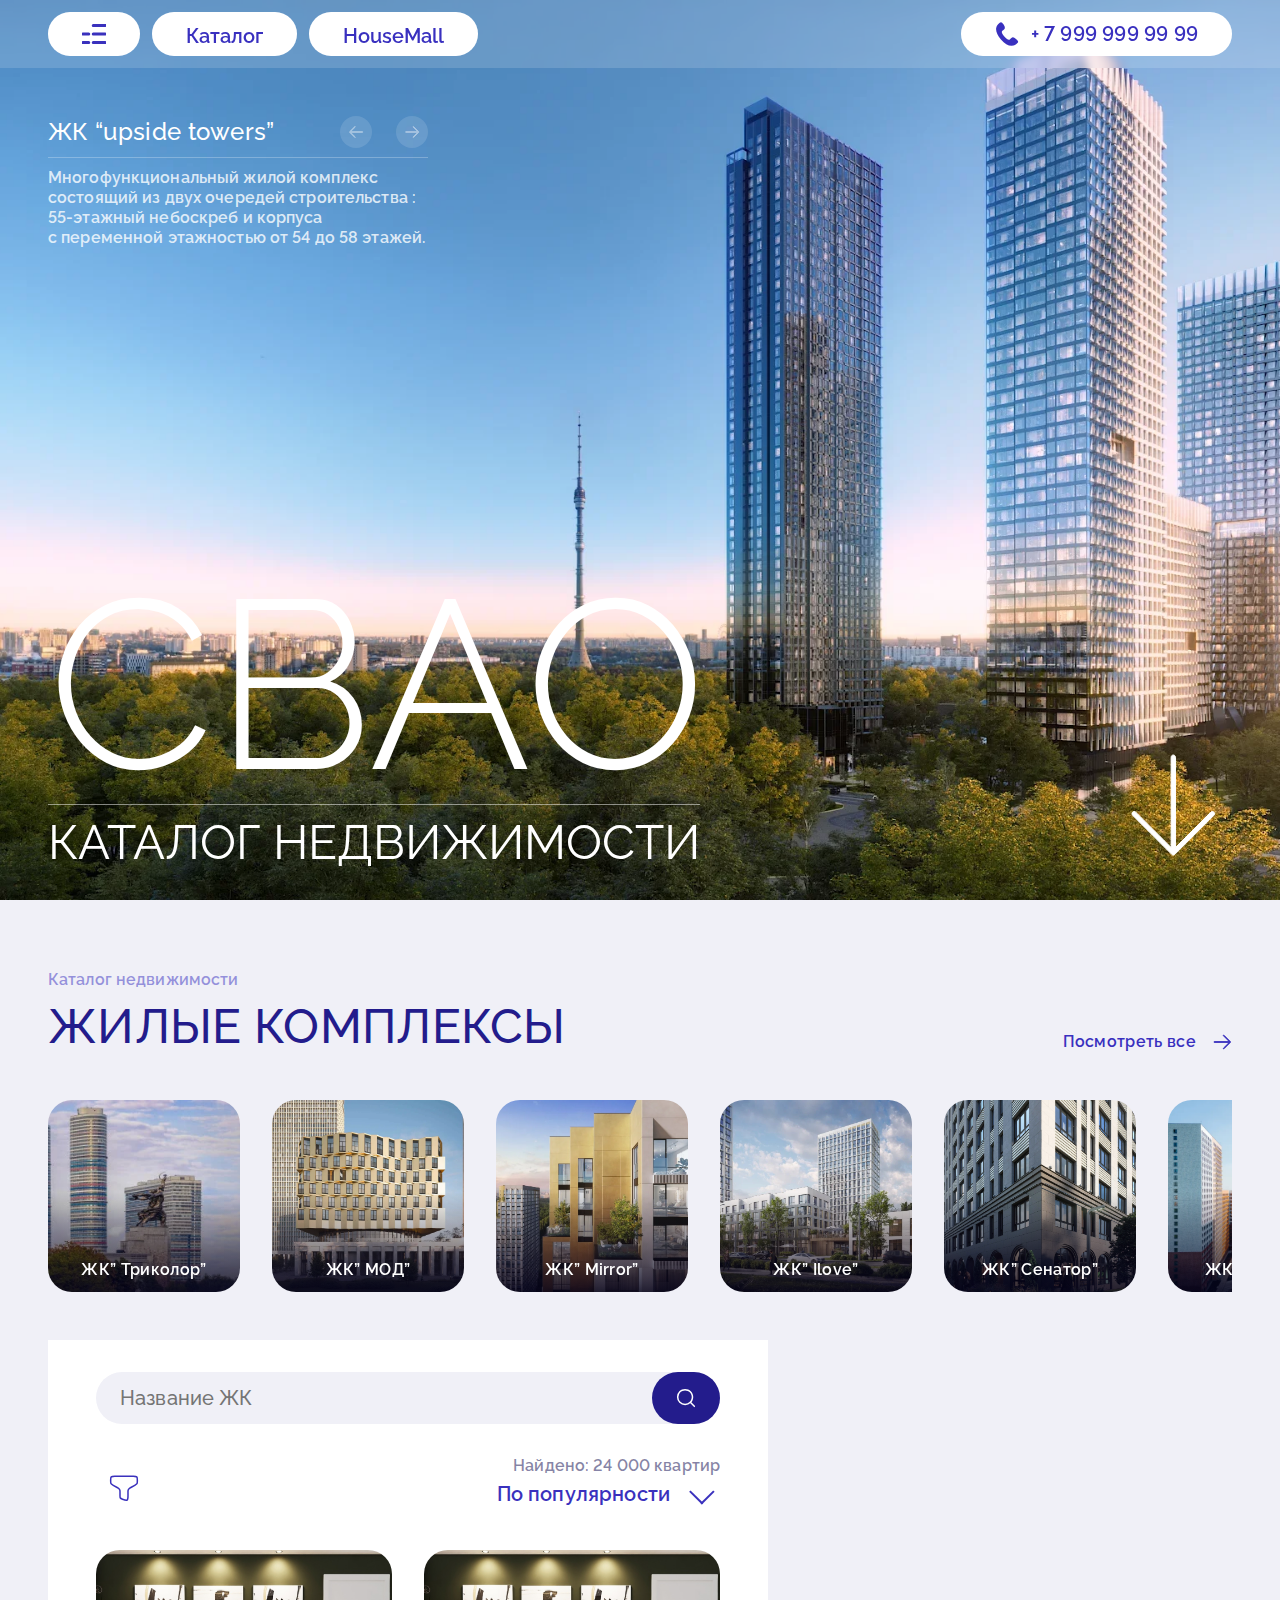
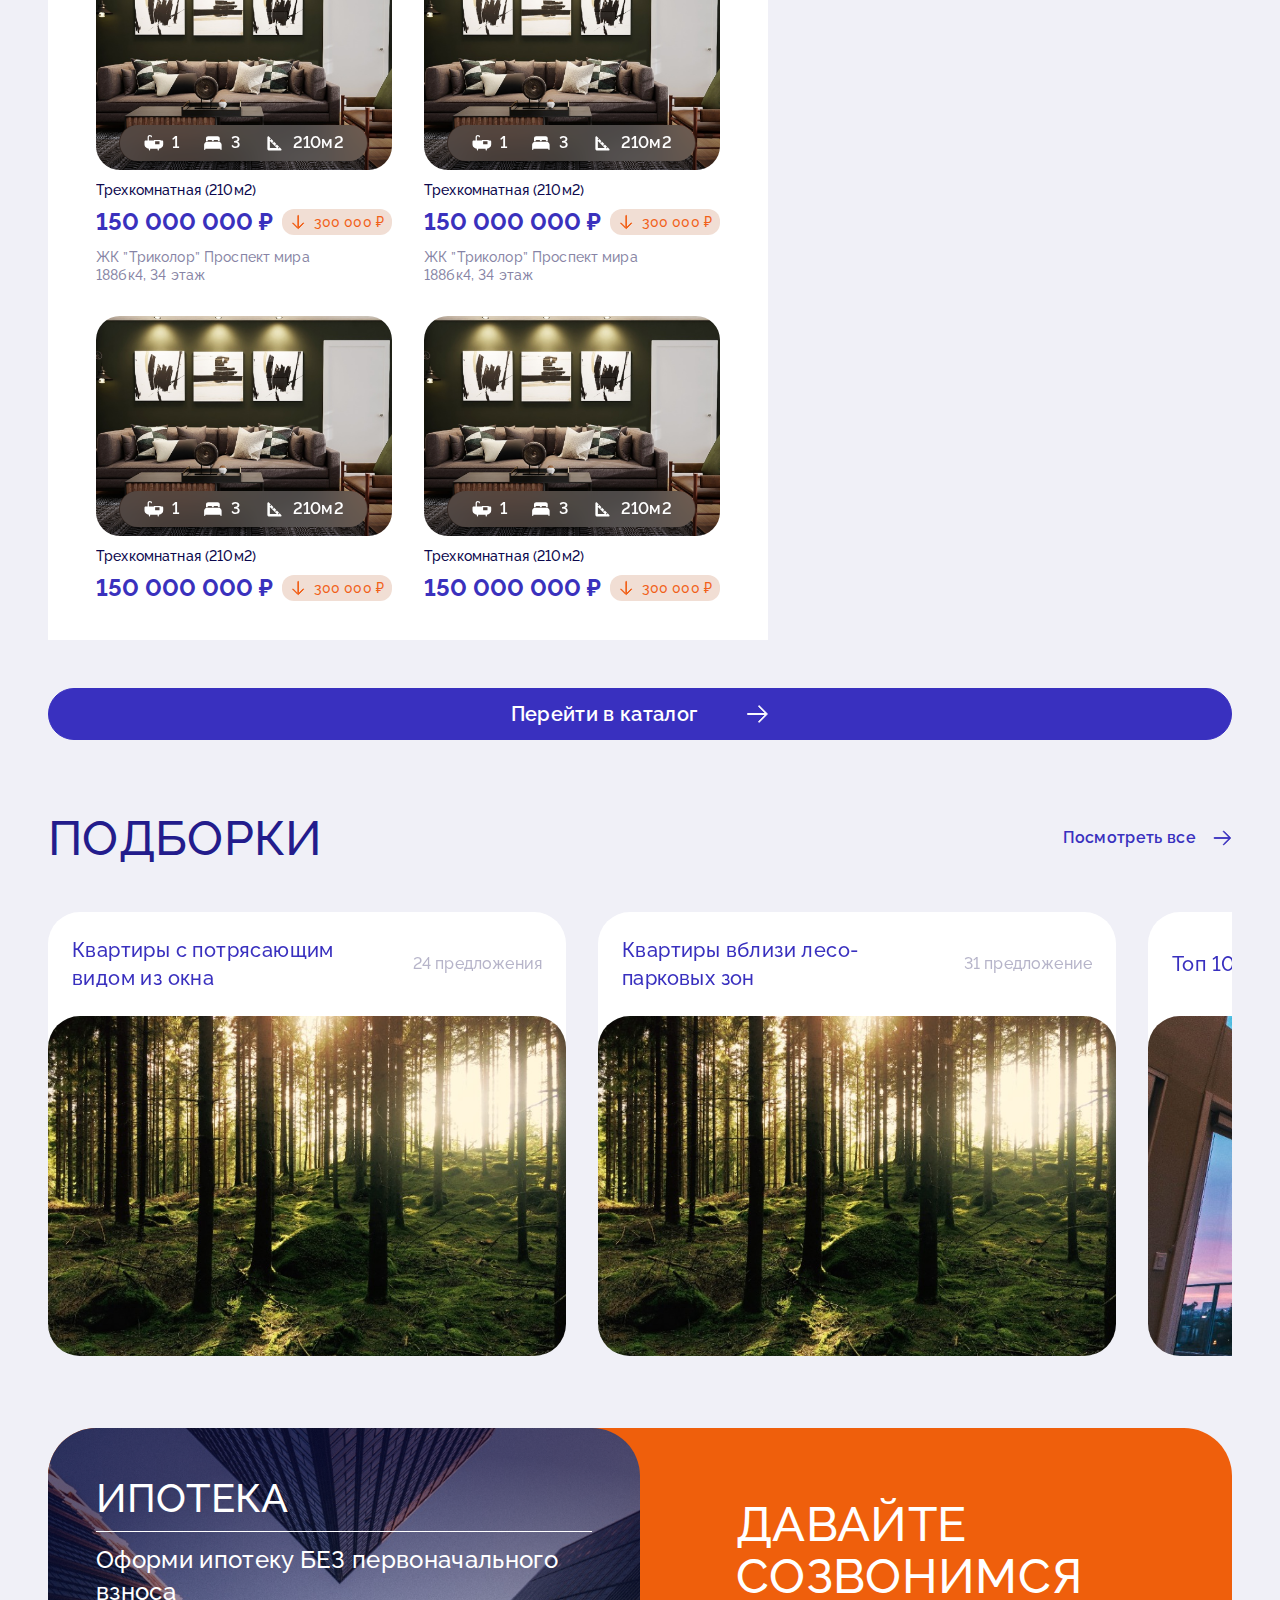
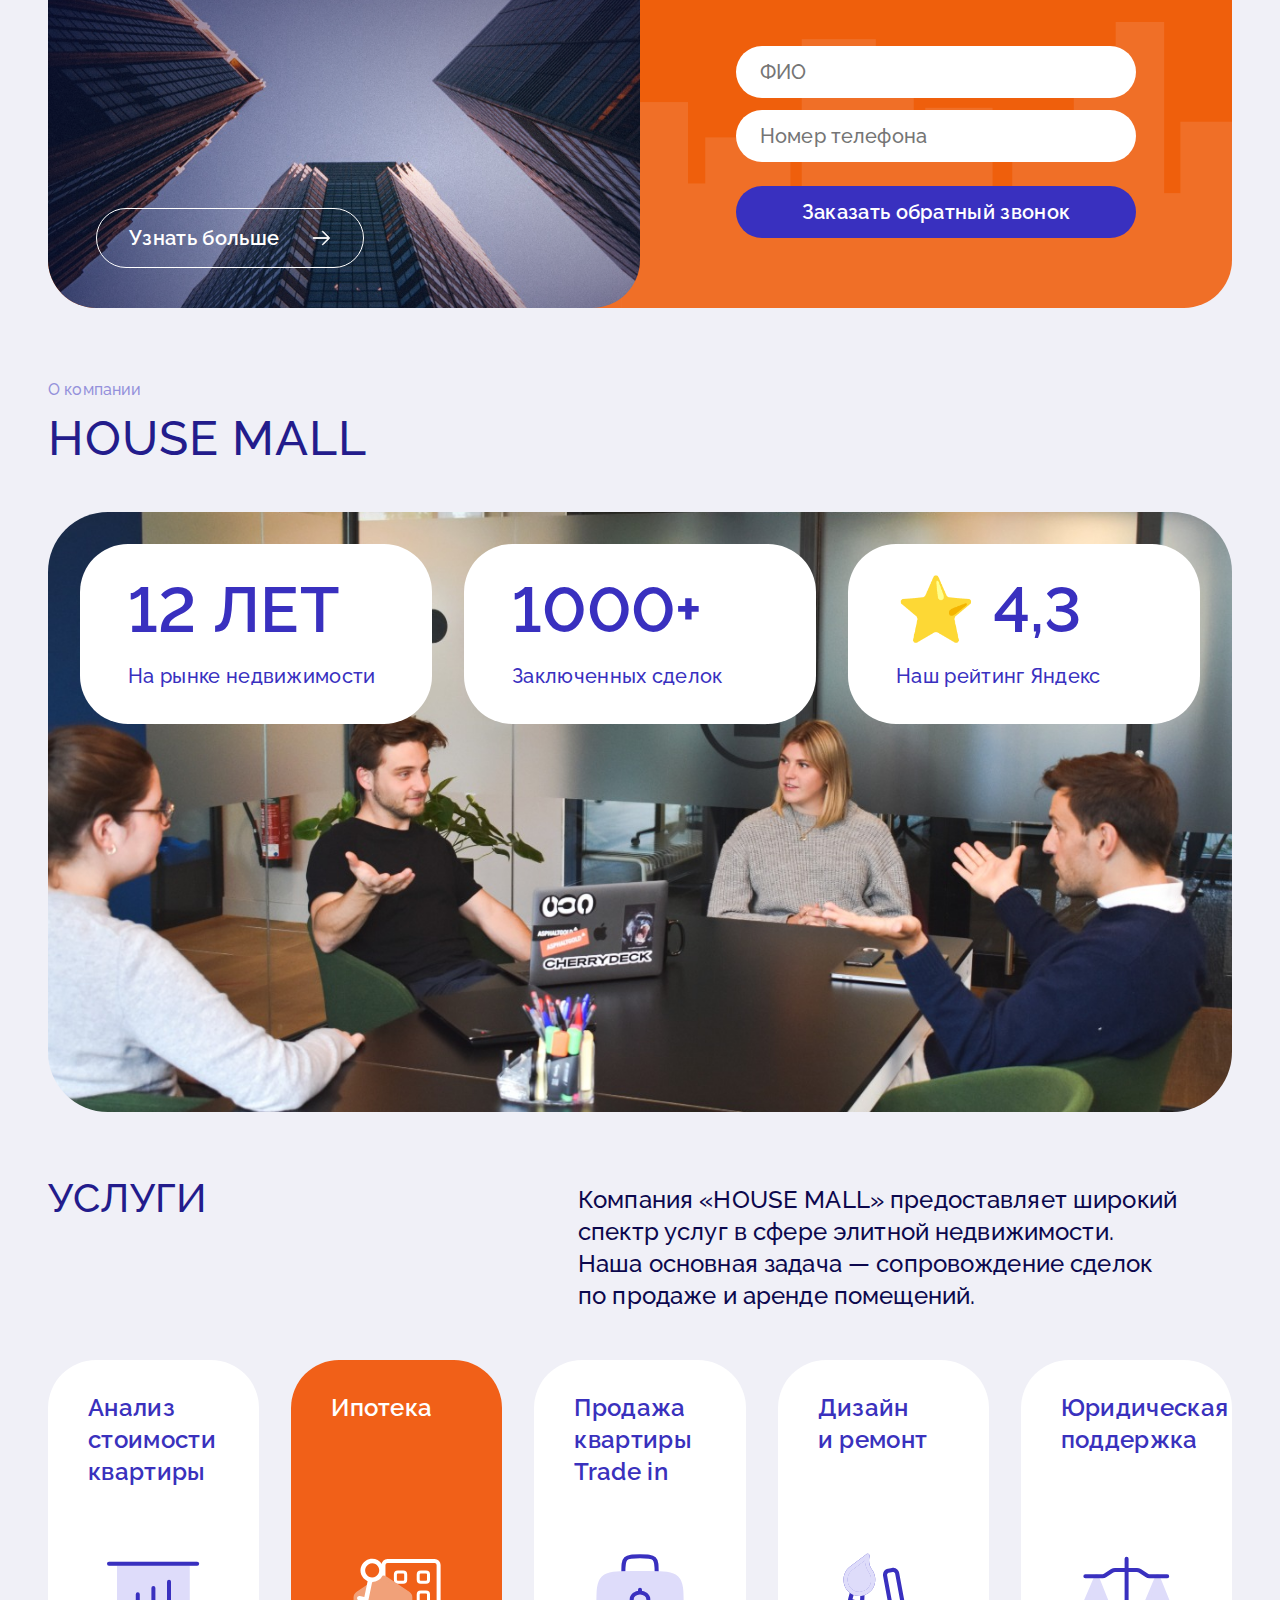
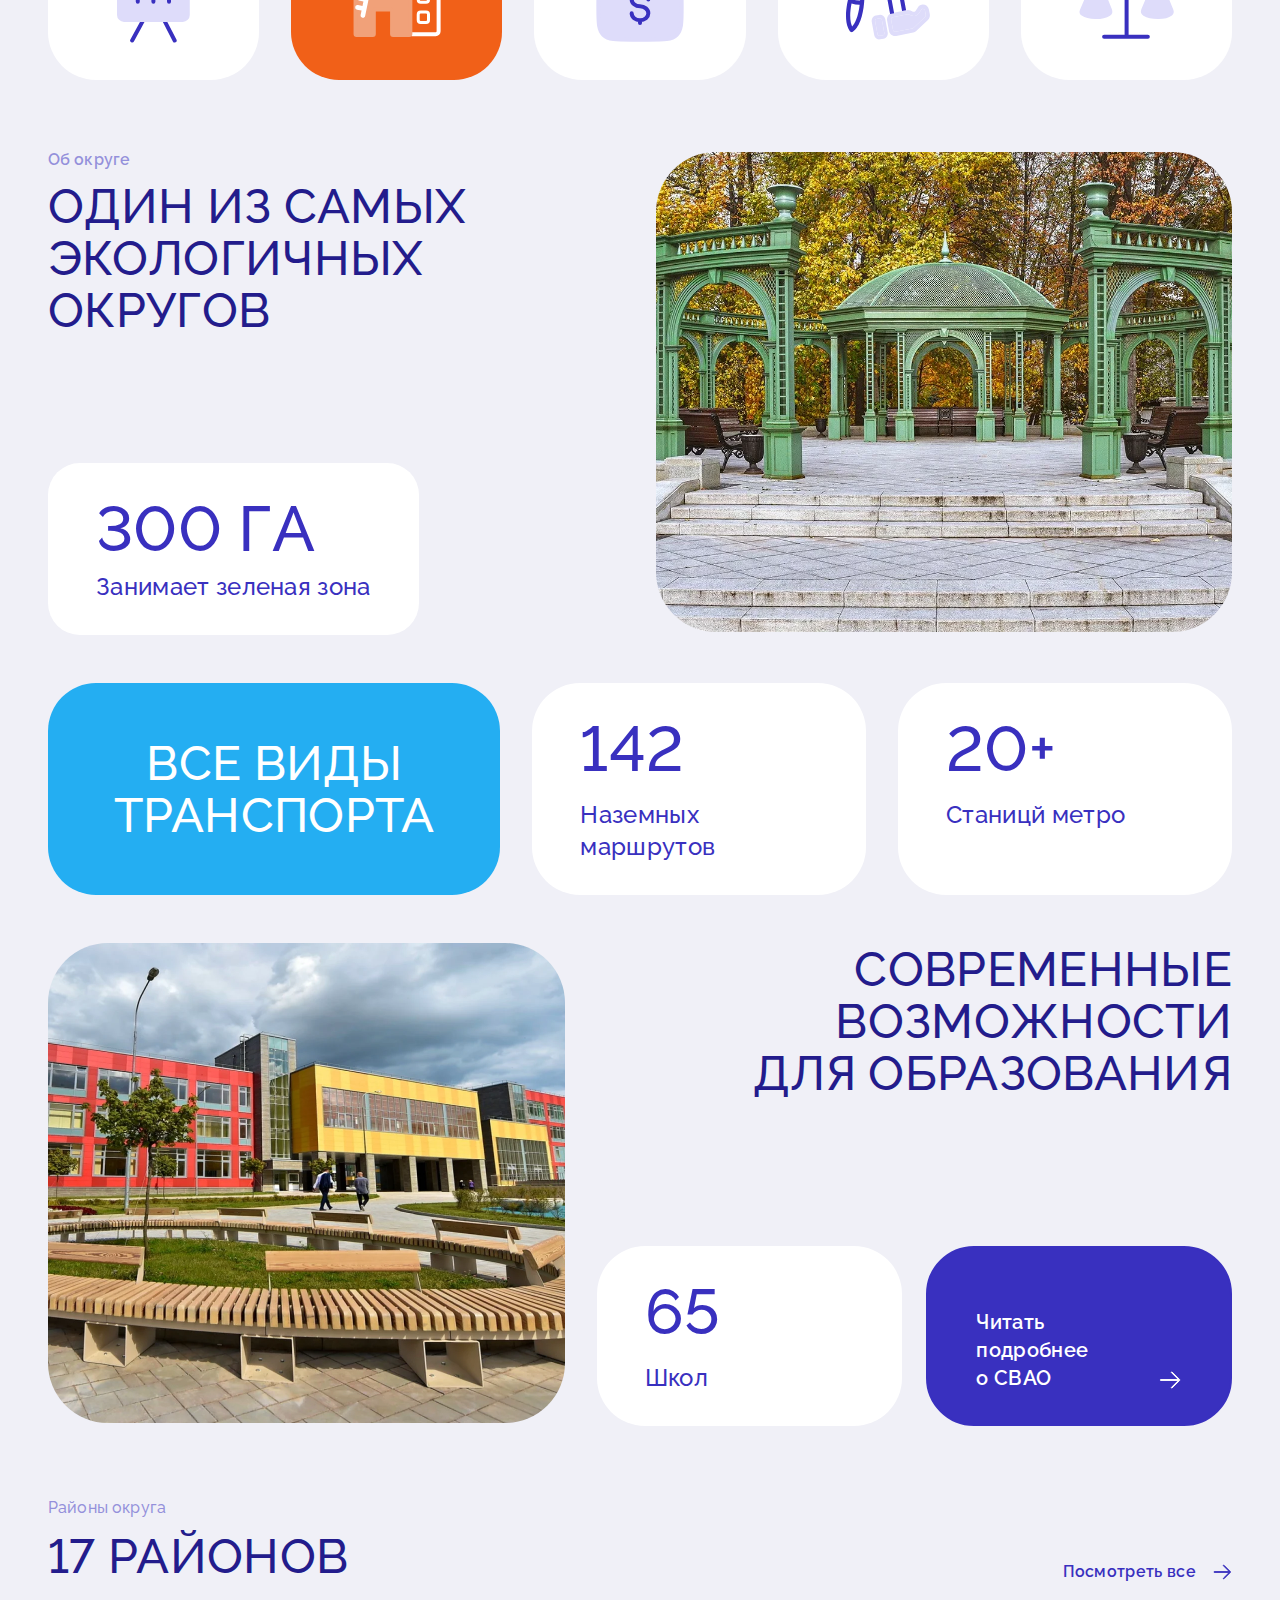
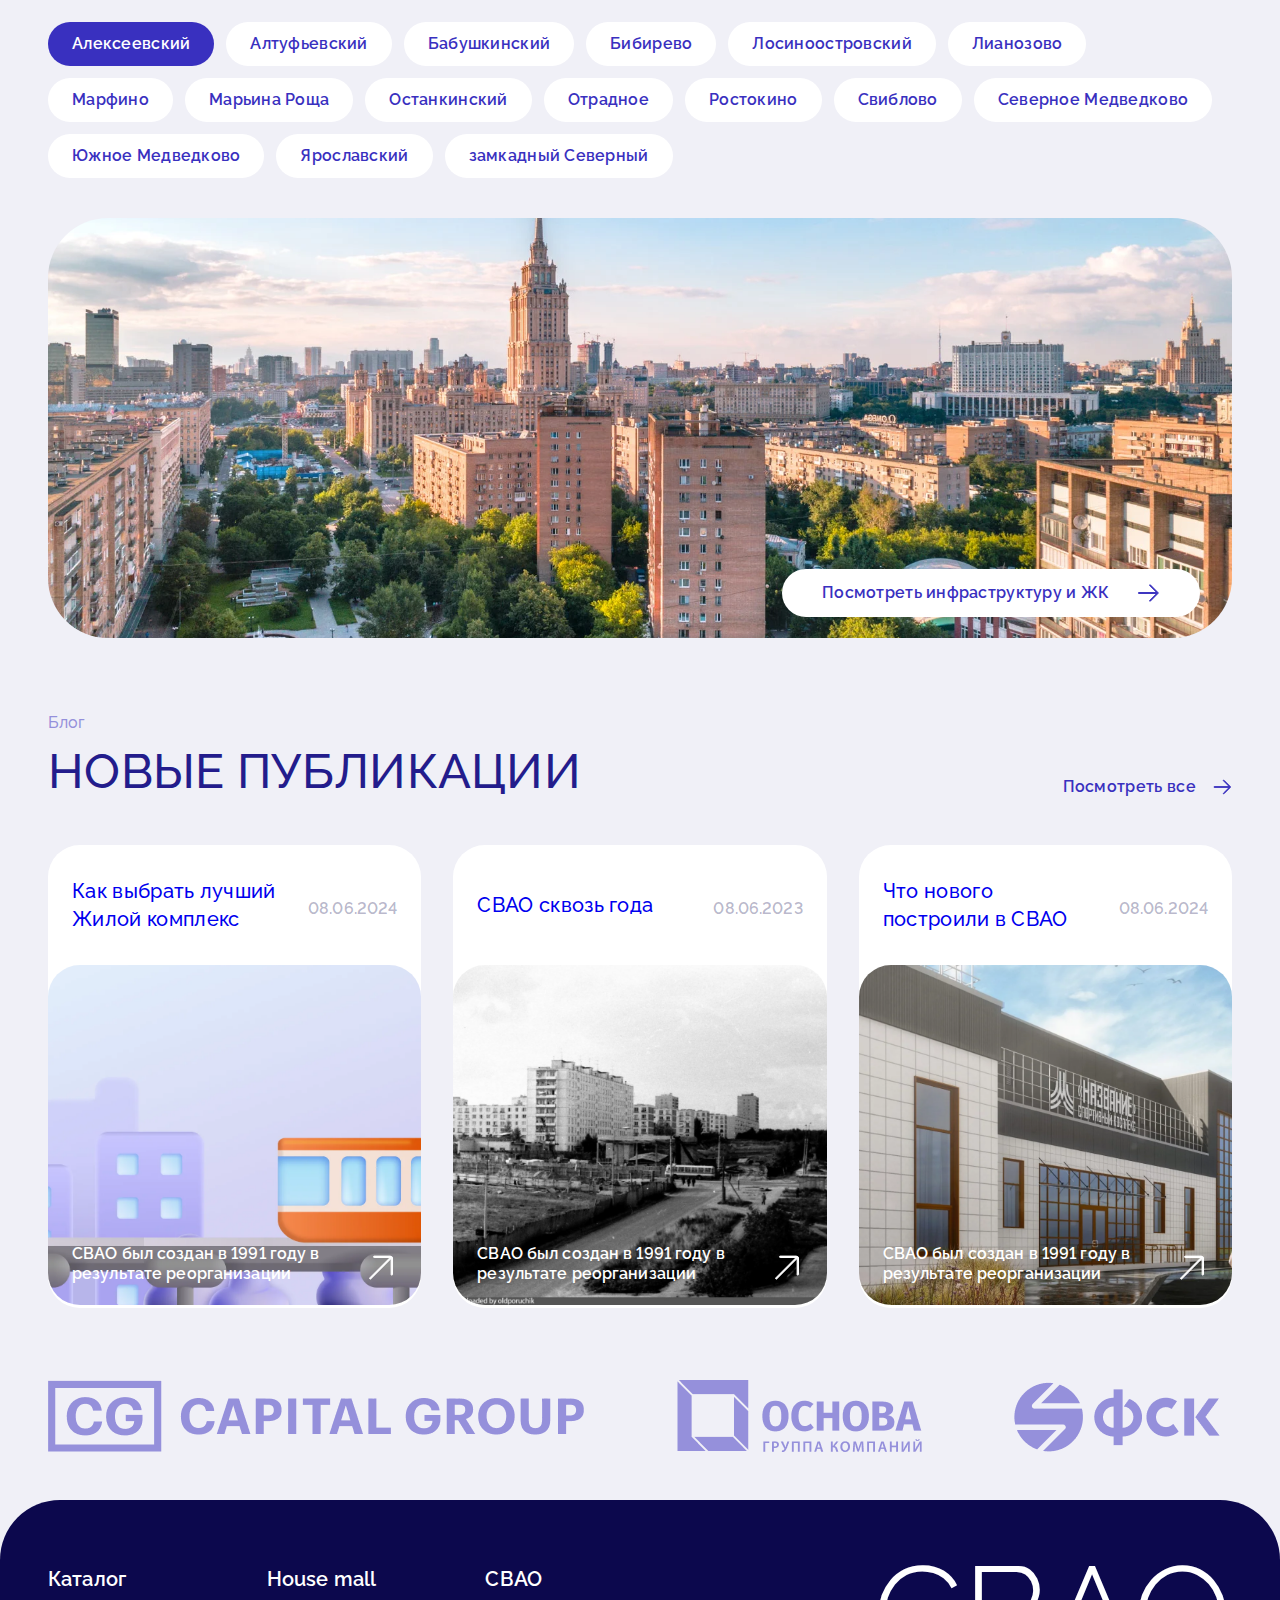
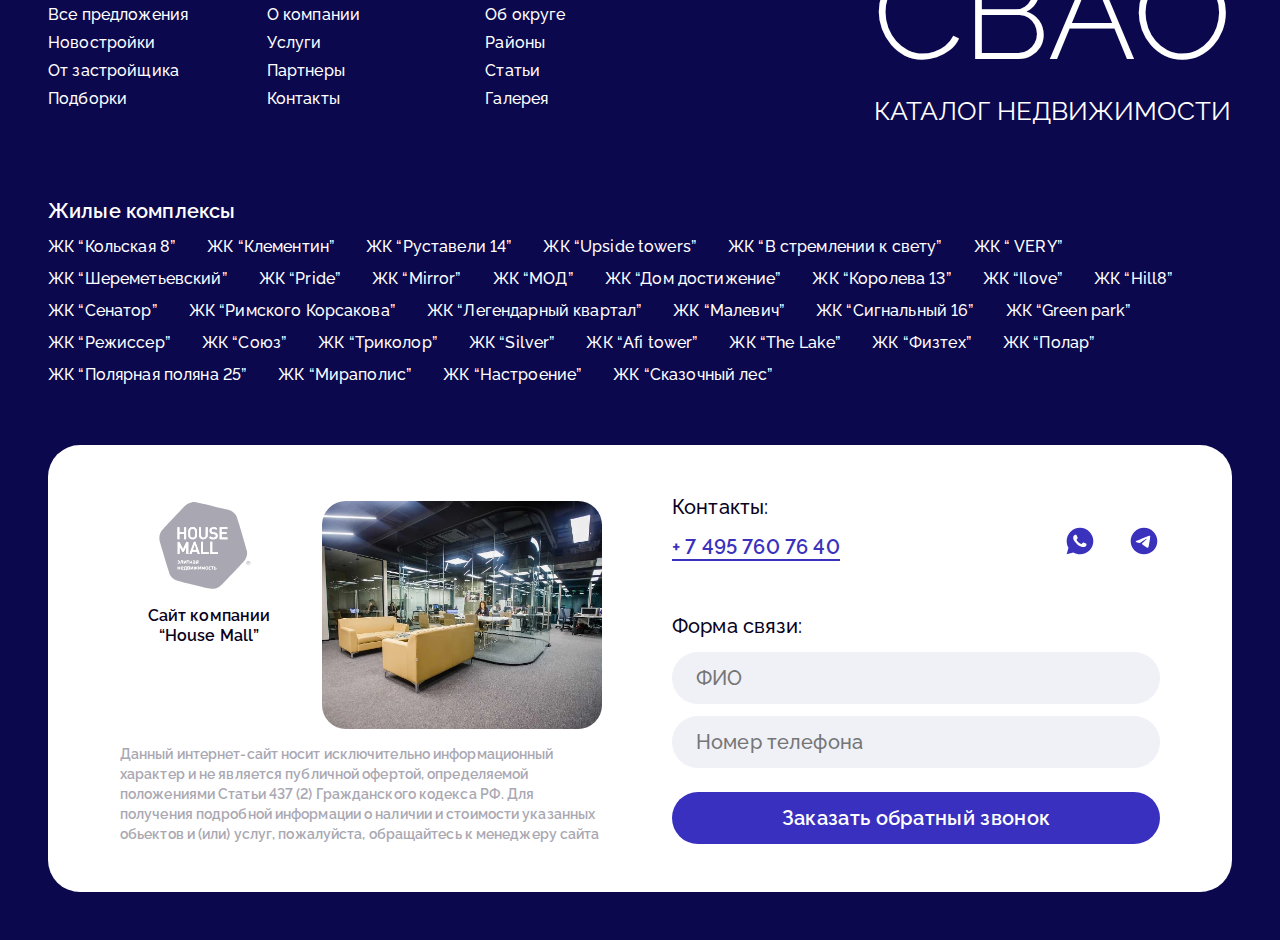
==== commit 97049321: "please" ====
--- a/index.html
+++ b/index.html
@@ -7,6 +7,8 @@
     <title>Document</title>
     <meta name="author" content="Yuriy Zudikhin https://t.me/Zudihin"/>
     <link rel="stylesheet" href="css/slick.css">
+    <link rel="stylesheet" href="css/nouislider.css">
+    <link rel="stylesheet" href="css/nice-select.css">
     <link rel="stylesheet" href="css/style.css" />
 
     <script src="https://api-maps.yandex.ru/2.1/?lang=ru_RU&apikey=84a9241a-2c2f-4a3d-ab2c-abb92cd66d1f"></script>
@@ -263,7 +265,817 @@
       
     </section>
 
-    <div id="map"></div>
+    <section class="home_cat">
+      <div class="container">
+        <div class="home_cat_block">
+          <div class="home_cat_block_wrap">
+            <div class="home_cat_block_wrap_search">
+              <input type="text" placeholder="Название ЖК">
+              <div class="home_cat_block_wrap_search_remove">
+                <svg xmlns="http://www.w3.org/2000/svg" width="24" height="24" viewBox="0 0 24 24" fill="none">
+                  <path d="M18 18L6 6M18 6L6 18" stroke="#0C084D" stroke-opacity="0.3" stroke-width="2" stroke-linecap="round"/>
+                </svg>
+              </div>
+              <div class="home_cat_block_wrap_search_btn">
+                <svg xmlns="http://www.w3.org/2000/svg" width="20" height="20" viewBox="0 0 20 20" fill="none">
+                  <g clip-path="url(#clip0_1057_39269)">
+                    <path d="M18.3332 18.3327L14.3119 14.3114M14.3119 14.3114C14.9998 13.6236 15.5454 12.807 15.9177 11.9083C16.2899 11.0095 16.4815 10.0463 16.4815 9.07353C16.4815 8.10076 16.2899 7.13752 15.9177 6.2388C15.5454 5.34008 14.9998 4.52348 14.3119 3.83563C13.6241 3.14778 12.8075 2.60214 11.9088 2.22988C11.01 1.85762 10.0468 1.66602 9.07402 1.66602C8.10125 1.66602 7.13801 1.85762 6.23929 2.22988C5.34056 2.60214 4.52397 3.14778 3.83611 3.83563C2.44694 5.2248 1.6665 7.10893 1.6665 9.07353C1.6665 11.0381 2.44694 12.9223 3.83611 14.3114C5.22529 15.7006 7.10942 16.481 9.07402 16.481C11.0386 16.481 12.9227 15.7006 14.3119 14.3114Z" stroke="white" stroke-width="1.5" stroke-linecap="round" stroke-linejoin="round"/>
+                  </g>
+                  <defs>
+                    <clipPath id="clip0_1057_39269">
+                      <rect width="20" height="20" fill="white"/>
+                    </clipPath>
+                  </defs>
+                </svg>
+              </div>
+            </div>
+            <div class="home_cat_block_wrap_sort">
+              <div id="filtBtn" class="home_cat_block_wrap_sort_filter">
+                <svg xmlns="http://www.w3.org/2000/svg" width="32" height="32" viewBox="0 0 32 32" fill="none">
+                  <path d="M25.3332 5.33594H6.6665C4.78117 5.33594 3.8385 5.33594 3.25317 5.88527C2.6665 6.4346 2.6665 7.31994 2.6665 9.08927V10.0093C2.6665 11.3919 2.6665 12.0839 3.01317 12.6573C3.35984 13.2306 3.9905 13.5879 5.25584 14.2999L9.13984 16.4866C9.98784 16.9639 10.4132 17.2026 10.7172 17.4666C11.3492 18.0146 11.7385 18.6599 11.9145 19.4533C11.9998 19.8319 11.9998 20.2773 11.9998 21.1666V24.7266C11.9998 25.9386 11.9998 26.5453 12.3358 27.0173C12.6718 27.4906 13.2692 27.7239 14.4612 28.1906C16.9665 29.1693 18.2185 29.6586 19.1092 29.1013C19.9998 28.5453 19.9998 27.2719 19.9998 24.7253V21.1653C19.9998 20.2773 19.9998 19.8319 20.0852 19.4519C20.2526 18.6748 20.6744 17.9757 21.2838 17.4653C21.5865 17.2026 22.0118 16.9639 22.8598 16.4853L26.7438 14.2986C28.0078 13.5879 28.6412 13.2319 28.9865 12.6586C29.3332 12.0853 29.3332 11.3919 29.3332 10.0079V9.08794C29.3332 7.31994 29.3332 6.4346 28.7465 5.88527C28.1625 5.33594 27.2198 5.33594 25.3332 5.33594Z" stroke="#3A31BD" stroke-width="1.5"></path>
+                </svg>
+              </div>
+              <div class="home_cat_block_wrap_sort_block">
+                <p class="home_cat_block_wrap_sort_block_find">Найдено: 24 000 квартир</p>
+                <select name="" id="" style="display: none;">
+                  <option value="По популярности">По популярности</option>
+                  <option value="По убыванию цены">По убыванию цены</option>
+                  <option value="По возрастанию цены">По возрастанию цены</option>
+                </select><div class="nice-select" tabindex="0"><span class="current">По популярности</span><ul class="list"><li data-value="По популярности" class="option selected">По популярности</li><li data-value="По убыванию цены" class="option">По убыванию цены</li><li data-value="По возрастанию цены" class="option">По возрастанию цены</li></ul></div>
+              </div>
+            </div>
+            <div class="home_cat_block_wrap_list">
+              <div class="home_cat_block_wrap_list_item">
+                <div class="home_cat_block_wrap_list_item_img">
+                  <div class="home_cat_block_wrap_list_item_img_slider">
+                    <a href="#" class="home_cat_block_wrap_list_item_img_slider_item">
+                      <img class="home_cat_block_wrap_list_item_img_slider_item_main" src="img/projects/1.png" alt="">
+                    </a>
+                    <a href="#" class="home_cat_block_wrap_list_item_img_slider_item">
+                      <img class="home_cat_block_wrap_list_item_img_slider_item_main" src="img/projects/2.jpeg" alt="">
+                    </a>
+                    <a href="#" class="home_cat_block_wrap_list_item_img_slider_item">
+                      <img class="home_cat_block_wrap_list_item_img_slider_item_main" src="img/projects/3.jpeg" alt="">
+                    </a>
+                  </div>
+                  <a href="#" class="home_cat_block_wrap_list_item_img_bot">
+                    <div class="home_cat_block_wrap_list_item_img_bot_item">
+                      <svg xmlns="http://www.w3.org/2000/svg" width="20" height="20" viewBox="0 0 20 20" fill="none">
+                        <path d="M18.125 7.50003H16.875C16.875 7.33427 16.8092 7.1753 16.6919 7.05809C16.5747 6.94088 16.4158 6.87503 16.25 6.87503H10.625C10.4592 6.87503 10.3003 6.94088 10.1831 7.05809C10.0658 7.1753 10 7.33427 10 7.50003H5V4.06253C5 3.81389 5.09877 3.57543 5.27459 3.39962C5.4504 3.2238 5.68886 3.12503 5.9375 3.12503C6.15723 3.12413 6.37077 3.19772 6.5433 3.33378C6.71583 3.46985 6.83716 3.66036 6.8875 3.87425C6.92183 4.03531 7.01835 4.17632 7.15607 4.26662C7.2938 4.35692 7.46159 4.38921 7.62299 4.35648C7.78439 4.32375 7.92635 4.22864 8.01801 4.09182C8.10967 3.955 8.14363 3.78753 8.1125 3.62581C8.00638 3.12847 7.73218 2.68288 7.33605 2.364C6.93991 2.04513 6.44602 1.87245 5.9375 1.87503C5.35734 1.87503 4.80094 2.1055 4.3907 2.51573C3.98047 2.92597 3.75 3.48237 3.75 4.06253V7.50003H1.875C1.54348 7.50003 1.22554 7.63172 0.991117 7.86615C0.756696 8.10057 0.625 8.41851 0.625 8.75003V11.25C0.626241 12.41 1.08758 13.522 1.90778 14.3423C2.72798 15.1625 3.84006 15.6238 5 15.625V16.875C5 17.0408 5.06585 17.1998 5.18306 17.317C5.30027 17.4342 5.45924 17.5 5.625 17.5C5.79076 17.5 5.94973 17.4342 6.06694 17.317C6.18415 17.1998 6.25 17.0408 6.25 16.875V15.625H13.75V16.875C13.75 17.0408 13.8158 17.1998 13.9331 17.317C14.0503 17.4342 14.2092 17.5 14.375 17.5C14.5408 17.5 14.6997 17.4342 14.8169 17.317C14.9342 17.1998 15 17.0408 15 16.875V15.625C16.1599 15.6238 17.272 15.1625 18.0922 14.3423C18.9124 13.522 19.3738 12.41 19.375 11.25V8.75003C19.375 8.41851 19.2433 8.10057 19.0089 7.86615C18.7745 7.63172 18.4565 7.50003 18.125 7.50003ZM15.625 11.25H11.25V8.12503H15.625V11.25Z" fill="white"></path>
+                      </svg>
+                      <span>1</span>
+                    </div>
+                    <div class="home_cat_block_wrap_list_item_img_bot_item">
+                      <svg xmlns="http://www.w3.org/2000/svg" width="20" height="20" viewBox="0 0 20 20" fill="none">
+                        <path d="M16.875 9.01172C16.481 8.83875 16.0553 8.74963 15.625 8.75H4.375C3.94473 8.74958 3.51907 8.83857 3.125 9.01133C2.56805 9.25489 2.09412 9.65543 1.76113 10.164C1.42815 10.6726 1.25053 11.2671 1.25 11.875V16.25C1.25 16.4158 1.31585 16.5747 1.43306 16.6919C1.55027 16.8092 1.70924 16.875 1.875 16.875C2.04076 16.875 2.19973 16.8092 2.31694 16.6919C2.43415 16.5747 2.5 16.4158 2.5 16.25V15.9375C2.50101 15.8549 2.53426 15.776 2.59265 15.7176C2.65104 15.6593 2.72993 15.626 2.8125 15.625H17.1875C17.2701 15.626 17.349 15.6593 17.4074 15.7176C17.4657 15.776 17.499 15.8549 17.5 15.9375V16.25C17.5 16.4158 17.5658 16.5747 17.6831 16.6919C17.8003 16.8092 17.9592 16.875 18.125 16.875C18.2908 16.875 18.4497 16.8092 18.5669 16.6919C18.6842 16.5747 18.75 16.4158 18.75 16.25V11.875C18.7494 11.2672 18.5717 10.6727 18.2388 10.1642C17.9058 9.65574 17.4319 9.25525 16.875 9.01172ZM14.6875 3.125H5.3125C4.73234 3.125 4.17594 3.35547 3.7657 3.7657C3.35547 4.17594 3.125 4.73234 3.125 5.3125V8.125C3.12502 8.14921 3.13066 8.17309 3.14149 8.19475C3.15231 8.21641 3.16803 8.23525 3.18738 8.2498C3.20674 8.26434 3.22921 8.27419 3.25303 8.27857C3.27684 8.28294 3.30135 8.28172 3.32461 8.275C3.6658 8.17521 4.01951 8.1247 4.375 8.125H4.54023C4.5788 8.12524 4.6161 8.11122 4.64494 8.08562C4.67379 8.06002 4.69215 8.02465 4.69648 7.98633C4.73057 7.68093 4.87596 7.3988 5.10488 7.1938C5.3338 6.9888 5.63021 6.87531 5.9375 6.875H8.125C8.43249 6.87502 8.72919 6.98839 8.95835 7.19341C9.18752 7.39843 9.33308 7.68073 9.36719 7.98633C9.37153 8.02465 9.38988 8.06002 9.41873 8.08562C9.44758 8.11122 9.48487 8.12524 9.52344 8.125H10.4789C10.5175 8.12524 10.5548 8.11122 10.5836 8.08562C10.6125 8.06002 10.6308 8.02465 10.6352 7.98633C10.6692 7.68113 10.8144 7.39916 11.0431 7.19419C11.2718 6.98922 11.5679 6.8756 11.875 6.875H14.0625C14.37 6.87502 14.6667 6.98839 14.8959 7.19341C15.125 7.39843 15.2706 7.68073 15.3047 7.98633C15.309 8.02465 15.3274 8.06002 15.3562 8.08562C15.3851 8.11122 15.4224 8.12524 15.4609 8.125H15.625C15.9805 8.12483 16.3342 8.17547 16.6754 8.27539C16.6987 8.28212 16.7232 8.28333 16.7471 8.27894C16.7709 8.27455 16.7934 8.26466 16.8128 8.25007C16.8321 8.23548 16.8478 8.21659 16.8586 8.19488C16.8694 8.17317 16.875 8.14925 16.875 8.125V5.3125C16.875 4.73234 16.6445 4.17594 16.2343 3.7657C15.8241 3.35547 15.2677 3.125 14.6875 3.125Z" fill="white"></path>
+                      </svg>
+                      <span>3</span>
+                    </div>
+                    <div class="home_cat_block_wrap_list_item_img_bot_item">
+                      <svg xmlns="http://www.w3.org/2000/svg" width="20" height="20" viewBox="0 0 20 20" fill="none">
+                        <path d="M4.33333 17.5C3.81945 17.5 3.38528 17.3228 3.03083 16.9683C2.67639 16.6139 2.49945 16.18 2.5 15.6667V4.25C2.5 3.84722 2.6875 3.56611 3.0625 3.40667C3.4375 3.24722 3.76389 3.30611 4.04167 3.58333L5.91667 5.45833L4.79167 6.58333L5.375 7.16667L6.5 6.04167L8.66667 8.20833L7.54167 9.33333L8.125 9.91666L9.25 8.79167L11.4167 10.9583L10.2917 12.0833L10.875 12.6667L12 11.5417L14.1667 13.7083L13.0417 14.8333L13.625 15.4167L14.75 14.2917L16.4167 15.9583C16.6944 16.2361 16.7536 16.5625 16.5942 16.9375C16.4347 17.3125 16.1533 17.5 15.75 17.5H4.33333ZM5 15H11.9167L5 8.08333V15Z" fill="white"></path>
+                      </svg>
+                      <span>210м2</span>
+                    </div>
+                  </a>
+                  <div class="home_cat_block_wrap_list_item_img_prev">
+                    <img src="img/projects/right.svg" alt="">
+                  </div>
+                  <div class="home_cat_block_wrap_list_item_img_next">
+                    <img src="img/projects/right.svg" alt="">
+                  </div>
+                </div>
+                <a href="#" class="home_cat_block_wrap_list_item_text">
+                  <h3>Трехкомнатная (210м2) </h3>
+                  <div class="home_cat_block_wrap_list_item_text_price">
+                    <span class="home_cat_block_wrap_list_item_text_price_current">150 000 000 ₽</span>
+                    <div class="home_cat_block_wrap_list_item_text_price_bottom">
+                      <svg xmlns="http://www.w3.org/2000/svg" width="16" height="16" viewBox="0 0 16 16" fill="none">
+                        <path d="M2.75196 8.95421C2.77887 8.92726 2.81084 8.90588 2.84603 8.89129C2.88122 8.87671 2.91893 8.8692 2.95702 8.8692C2.99511 8.8692 3.03283 8.87671 3.06802 8.89129C3.10321 8.90588 3.13517 8.92726 3.16209 8.95421L7.88448 13.6766L7.88448 1.62317C7.88448 1.5463 7.91501 1.47258 7.96937 1.41822C8.02373 1.36386 8.09745 1.33332 8.17433 1.33332C8.2512 1.33332 8.32492 1.36386 8.37928 1.41822C8.43364 1.47258 8.46418 1.5463 8.46418 1.62317V13.6766L13.1866 8.95421C13.2135 8.92728 13.2455 8.90592 13.2806 8.89134C13.3158 8.87677 13.3535 8.86927 13.3916 8.86927C13.4297 8.86927 13.4674 8.87677 13.5026 8.89134C13.5378 8.90592 13.5698 8.92728 13.5967 8.95421C13.6236 8.98114 13.645 9.01311 13.6596 9.04829C13.6741 9.08348 13.6816 9.12119 13.6816 9.15928C13.6816 9.19736 13.6741 9.23507 13.6596 9.27026C13.645 9.30544 13.6236 9.33742 13.5967 9.36435L8.3794 14.5816C8.35248 14.6086 8.32051 14.63 8.28532 14.6446C8.25013 14.6591 8.21242 14.6667 8.17433 14.6667C8.13624 14.6667 8.09852 14.6591 8.06333 14.6446C8.02814 14.63 7.99618 14.6086 7.96926 14.5816L2.75196 9.36435C2.72501 9.33743 2.70363 9.30546 2.68904 9.27027C2.67445 9.23508 2.66695 9.19737 2.66695 9.15928C2.66695 9.12119 2.67445 9.08347 2.68904 9.04828C2.70363 9.01309 2.72501 8.98113 2.75196 8.95421Z" fill="#F16018" stroke="#F16018"></path>
+                      </svg>
+                      <span>300 000 ₽</span>
+                    </div>
+                  </div>
+                  <div class="home_cat_block_wrap_list_item_text_bottom">
+                    <p>ЖК ”Триколор”
+                      Проспект мира 188бк4, 34 этаж</p>
+                    <div class="home_cat_block_wrap_list_item_text_bottom_btn">
+                      <svg xmlns="http://www.w3.org/2000/svg" width="16" height="16" viewBox="0 0 16 16" fill="none">
+                        <g clip-path="url(#clip0_1001_12006)">
+                          <path d="M12.6828 11.1584C12.6447 11.1584 12.607 11.1509 12.5718 11.1364C12.5366 11.1218 12.5046 11.1004 12.4777 11.0735C12.4507 11.0466 12.4294 11.0146 12.4148 10.9794C12.4002 10.9442 12.3928 10.9065 12.3928 10.8684V4.18992L3.86973 12.713C3.81537 12.7673 3.74165 12.7979 3.66478 12.7979C3.5879 12.7979 3.51418 12.7673 3.45982 12.713C3.40546 12.6586 3.37493 12.5849 3.37493 12.508C3.37493 12.4311 3.40546 12.3574 3.45982 12.3031L11.9829 3.78001L5.30442 3.78001C5.26633 3.78001 5.22862 3.77251 5.19343 3.75793C5.15825 3.74336 5.12628 3.722 5.09935 3.69507C5.07242 3.66814 5.05105 3.63617 5.03648 3.60098C5.02191 3.5658 5.0144 3.52808 5.0144 3.49C5.0144 3.45191 5.02191 3.4142 5.03648 3.37902C5.05105 3.34383 5.07242 3.31186 5.09935 3.28493C5.12628 3.258 5.15825 3.23664 5.19343 3.22206C5.22862 3.20749 5.26633 3.19999 5.30442 3.19999L12.6828 3.19999C12.7209 3.19997 12.7586 3.20745 12.7938 3.22202C12.829 3.23659 12.861 3.25795 12.8879 3.28488C12.9148 3.31182 12.9362 3.3438 12.9508 3.37899C12.9653 3.41419 12.9728 3.45191 12.9728 3.49L12.9728 10.8684C12.9728 10.9065 12.9653 10.9442 12.9508 10.9794C12.9362 11.0146 12.9148 11.0466 12.8879 11.0735C12.861 11.1004 12.829 11.1218 12.7938 11.1364C12.7586 11.1509 12.7209 11.1584 12.6828 11.1584Z" fill="#0C084D" fill-opacity="0.3" stroke="#0C084D" stroke-opacity="0.3"/>
+                        </g>
+                        <defs>
+                          <clipPath id="clip0_1001_12006">
+                            <rect width="16" height="16" rx="8" fill="white"/>
+                          </clipPath>
+                        </defs>
+                      </svg>
+                    </div>
+                  </div>
+                </a>
+              </div>
+              <div class="home_cat_block_wrap_list_item">
+                <div class="home_cat_block_wrap_list_item_img">
+                  <div class="home_cat_block_wrap_list_item_img_slider">
+                    <a href="#" class="home_cat_block_wrap_list_item_img_slider_item">
+                      <img class="home_cat_block_wrap_list_item_img_slider_item_main" src="img/projects/1.png" alt="">
+                    </a>
+                    <a href="#" class="home_cat_block_wrap_list_item_img_slider_item">
+                      <img class="home_cat_block_wrap_list_item_img_slider_item_main" src="img/projects/2.jpeg" alt="">
+                    </a>
+                    <a href="#" class="home_cat_block_wrap_list_item_img_slider_item">
+                      <img class="home_cat_block_wrap_list_item_img_slider_item_main" src="img/projects/3.jpeg" alt="">
+                    </a>
+                  </div>
+                  <a href="#" class="home_cat_block_wrap_list_item_img_bot">
+                    <div class="home_cat_block_wrap_list_item_img_bot_item">
+                      <svg xmlns="http://www.w3.org/2000/svg" width="20" height="20" viewBox="0 0 20 20" fill="none">
+                        <path d="M18.125 7.50003H16.875C16.875 7.33427 16.8092 7.1753 16.6919 7.05809C16.5747 6.94088 16.4158 6.87503 16.25 6.87503H10.625C10.4592 6.87503 10.3003 6.94088 10.1831 7.05809C10.0658 7.1753 10 7.33427 10 7.50003H5V4.06253C5 3.81389 5.09877 3.57543 5.27459 3.39962C5.4504 3.2238 5.68886 3.12503 5.9375 3.12503C6.15723 3.12413 6.37077 3.19772 6.5433 3.33378C6.71583 3.46985 6.83716 3.66036 6.8875 3.87425C6.92183 4.03531 7.01835 4.17632 7.15607 4.26662C7.2938 4.35692 7.46159 4.38921 7.62299 4.35648C7.78439 4.32375 7.92635 4.22864 8.01801 4.09182C8.10967 3.955 8.14363 3.78753 8.1125 3.62581C8.00638 3.12847 7.73218 2.68288 7.33605 2.364C6.93991 2.04513 6.44602 1.87245 5.9375 1.87503C5.35734 1.87503 4.80094 2.1055 4.3907 2.51573C3.98047 2.92597 3.75 3.48237 3.75 4.06253V7.50003H1.875C1.54348 7.50003 1.22554 7.63172 0.991117 7.86615C0.756696 8.10057 0.625 8.41851 0.625 8.75003V11.25C0.626241 12.41 1.08758 13.522 1.90778 14.3423C2.72798 15.1625 3.84006 15.6238 5 15.625V16.875C5 17.0408 5.06585 17.1998 5.18306 17.317C5.30027 17.4342 5.45924 17.5 5.625 17.5C5.79076 17.5 5.94973 17.4342 6.06694 17.317C6.18415 17.1998 6.25 17.0408 6.25 16.875V15.625H13.75V16.875C13.75 17.0408 13.8158 17.1998 13.9331 17.317C14.0503 17.4342 14.2092 17.5 14.375 17.5C14.5408 17.5 14.6997 17.4342 14.8169 17.317C14.9342 17.1998 15 17.0408 15 16.875V15.625C16.1599 15.6238 17.272 15.1625 18.0922 14.3423C18.9124 13.522 19.3738 12.41 19.375 11.25V8.75003C19.375 8.41851 19.2433 8.10057 19.0089 7.86615C18.7745 7.63172 18.4565 7.50003 18.125 7.50003ZM15.625 11.25H11.25V8.12503H15.625V11.25Z" fill="white"></path>
+                      </svg>
+                      <span>1</span>
+                    </div>
+                    <div class="home_cat_block_wrap_list_item_img_bot_item">
+                      <svg xmlns="http://www.w3.org/2000/svg" width="20" height="20" viewBox="0 0 20 20" fill="none">
+                        <path d="M16.875 9.01172C16.481 8.83875 16.0553 8.74963 15.625 8.75H4.375C3.94473 8.74958 3.51907 8.83857 3.125 9.01133C2.56805 9.25489 2.09412 9.65543 1.76113 10.164C1.42815 10.6726 1.25053 11.2671 1.25 11.875V16.25C1.25 16.4158 1.31585 16.5747 1.43306 16.6919C1.55027 16.8092 1.70924 16.875 1.875 16.875C2.04076 16.875 2.19973 16.8092 2.31694 16.6919C2.43415 16.5747 2.5 16.4158 2.5 16.25V15.9375C2.50101 15.8549 2.53426 15.776 2.59265 15.7176C2.65104 15.6593 2.72993 15.626 2.8125 15.625H17.1875C17.2701 15.626 17.349 15.6593 17.4074 15.7176C17.4657 15.776 17.499 15.8549 17.5 15.9375V16.25C17.5 16.4158 17.5658 16.5747 17.6831 16.6919C17.8003 16.8092 17.9592 16.875 18.125 16.875C18.2908 16.875 18.4497 16.8092 18.5669 16.6919C18.6842 16.5747 18.75 16.4158 18.75 16.25V11.875C18.7494 11.2672 18.5717 10.6727 18.2388 10.1642C17.9058 9.65574 17.4319 9.25525 16.875 9.01172ZM14.6875 3.125H5.3125C4.73234 3.125 4.17594 3.35547 3.7657 3.7657C3.35547 4.17594 3.125 4.73234 3.125 5.3125V8.125C3.12502 8.14921 3.13066 8.17309 3.14149 8.19475C3.15231 8.21641 3.16803 8.23525 3.18738 8.2498C3.20674 8.26434 3.22921 8.27419 3.25303 8.27857C3.27684 8.28294 3.30135 8.28172 3.32461 8.275C3.6658 8.17521 4.01951 8.1247 4.375 8.125H4.54023C4.5788 8.12524 4.6161 8.11122 4.64494 8.08562C4.67379 8.06002 4.69215 8.02465 4.69648 7.98633C4.73057 7.68093 4.87596 7.3988 5.10488 7.1938C5.3338 6.9888 5.63021 6.87531 5.9375 6.875H8.125C8.43249 6.87502 8.72919 6.98839 8.95835 7.19341C9.18752 7.39843 9.33308 7.68073 9.36719 7.98633C9.37153 8.02465 9.38988 8.06002 9.41873 8.08562C9.44758 8.11122 9.48487 8.12524 9.52344 8.125H10.4789C10.5175 8.12524 10.5548 8.11122 10.5836 8.08562C10.6125 8.06002 10.6308 8.02465 10.6352 7.98633C10.6692 7.68113 10.8144 7.39916 11.0431 7.19419C11.2718 6.98922 11.5679 6.8756 11.875 6.875H14.0625C14.37 6.87502 14.6667 6.98839 14.8959 7.19341C15.125 7.39843 15.2706 7.68073 15.3047 7.98633C15.309 8.02465 15.3274 8.06002 15.3562 8.08562C15.3851 8.11122 15.4224 8.12524 15.4609 8.125H15.625C15.9805 8.12483 16.3342 8.17547 16.6754 8.27539C16.6987 8.28212 16.7232 8.28333 16.7471 8.27894C16.7709 8.27455 16.7934 8.26466 16.8128 8.25007C16.8321 8.23548 16.8478 8.21659 16.8586 8.19488C16.8694 8.17317 16.875 8.14925 16.875 8.125V5.3125C16.875 4.73234 16.6445 4.17594 16.2343 3.7657C15.8241 3.35547 15.2677 3.125 14.6875 3.125Z" fill="white"></path>
+                      </svg>
+                      <span>3</span>
+                    </div>
+                    <div class="home_cat_block_wrap_list_item_img_bot_item">
+                      <svg xmlns="http://www.w3.org/2000/svg" width="20" height="20" viewBox="0 0 20 20" fill="none">
+                        <path d="M4.33333 17.5C3.81945 17.5 3.38528 17.3228 3.03083 16.9683C2.67639 16.6139 2.49945 16.18 2.5 15.6667V4.25C2.5 3.84722 2.6875 3.56611 3.0625 3.40667C3.4375 3.24722 3.76389 3.30611 4.04167 3.58333L5.91667 5.45833L4.79167 6.58333L5.375 7.16667L6.5 6.04167L8.66667 8.20833L7.54167 9.33333L8.125 9.91666L9.25 8.79167L11.4167 10.9583L10.2917 12.0833L10.875 12.6667L12 11.5417L14.1667 13.7083L13.0417 14.8333L13.625 15.4167L14.75 14.2917L16.4167 15.9583C16.6944 16.2361 16.7536 16.5625 16.5942 16.9375C16.4347 17.3125 16.1533 17.5 15.75 17.5H4.33333ZM5 15H11.9167L5 8.08333V15Z" fill="white"></path>
+                      </svg>
+                      <span>210м2</span>
+                    </div>
+                  </a>
+                  <div class="home_cat_block_wrap_list_item_img_prev">
+                    <img src="img/projects/right.svg" alt="">
+                  </div>
+                  <div class="home_cat_block_wrap_list_item_img_next">
+                    <img src="img/projects/right.svg" alt="">
+                  </div>
+                </div>
+                <a href="#" class="home_cat_block_wrap_list_item_text">
+                  <h3>Трехкомнатная (210м2) </h3>
+                  <div class="home_cat_block_wrap_list_item_text_price">
+                    <span class="home_cat_block_wrap_list_item_text_price_current">150 000 000 ₽</span>
+                    <div class="home_cat_block_wrap_list_item_text_price_bottom">
+                      <svg xmlns="http://www.w3.org/2000/svg" width="16" height="16" viewBox="0 0 16 16" fill="none">
+                        <path d="M2.75196 8.95421C2.77887 8.92726 2.81084 8.90588 2.84603 8.89129C2.88122 8.87671 2.91893 8.8692 2.95702 8.8692C2.99511 8.8692 3.03283 8.87671 3.06802 8.89129C3.10321 8.90588 3.13517 8.92726 3.16209 8.95421L7.88448 13.6766L7.88448 1.62317C7.88448 1.5463 7.91501 1.47258 7.96937 1.41822C8.02373 1.36386 8.09745 1.33332 8.17433 1.33332C8.2512 1.33332 8.32492 1.36386 8.37928 1.41822C8.43364 1.47258 8.46418 1.5463 8.46418 1.62317V13.6766L13.1866 8.95421C13.2135 8.92728 13.2455 8.90592 13.2806 8.89134C13.3158 8.87677 13.3535 8.86927 13.3916 8.86927C13.4297 8.86927 13.4674 8.87677 13.5026 8.89134C13.5378 8.90592 13.5698 8.92728 13.5967 8.95421C13.6236 8.98114 13.645 9.01311 13.6596 9.04829C13.6741 9.08348 13.6816 9.12119 13.6816 9.15928C13.6816 9.19736 13.6741 9.23507 13.6596 9.27026C13.645 9.30544 13.6236 9.33742 13.5967 9.36435L8.3794 14.5816C8.35248 14.6086 8.32051 14.63 8.28532 14.6446C8.25013 14.6591 8.21242 14.6667 8.17433 14.6667C8.13624 14.6667 8.09852 14.6591 8.06333 14.6446C8.02814 14.63 7.99618 14.6086 7.96926 14.5816L2.75196 9.36435C2.72501 9.33743 2.70363 9.30546 2.68904 9.27027C2.67445 9.23508 2.66695 9.19737 2.66695 9.15928C2.66695 9.12119 2.67445 9.08347 2.68904 9.04828C2.70363 9.01309 2.72501 8.98113 2.75196 8.95421Z" fill="#F16018" stroke="#F16018"></path>
+                      </svg>
+                      <span>300 000 ₽</span>
+                    </div>
+                  </div>
+                  <div class="home_cat_block_wrap_list_item_text_bottom">
+                    <p>ЖК ”Триколор”
+                      Проспект мира 188бк4, 34 этаж</p>
+                    <div class="home_cat_block_wrap_list_item_text_bottom_btn">
+                      <svg xmlns="http://www.w3.org/2000/svg" width="16" height="16" viewBox="0 0 16 16" fill="none">
+                        <g clip-path="url(#clip0_1001_12006)">
+                          <path d="M12.6828 11.1584C12.6447 11.1584 12.607 11.1509 12.5718 11.1364C12.5366 11.1218 12.5046 11.1004 12.4777 11.0735C12.4507 11.0466 12.4294 11.0146 12.4148 10.9794C12.4002 10.9442 12.3928 10.9065 12.3928 10.8684V4.18992L3.86973 12.713C3.81537 12.7673 3.74165 12.7979 3.66478 12.7979C3.5879 12.7979 3.51418 12.7673 3.45982 12.713C3.40546 12.6586 3.37493 12.5849 3.37493 12.508C3.37493 12.4311 3.40546 12.3574 3.45982 12.3031L11.9829 3.78001L5.30442 3.78001C5.26633 3.78001 5.22862 3.77251 5.19343 3.75793C5.15825 3.74336 5.12628 3.722 5.09935 3.69507C5.07242 3.66814 5.05105 3.63617 5.03648 3.60098C5.02191 3.5658 5.0144 3.52808 5.0144 3.49C5.0144 3.45191 5.02191 3.4142 5.03648 3.37902C5.05105 3.34383 5.07242 3.31186 5.09935 3.28493C5.12628 3.258 5.15825 3.23664 5.19343 3.22206C5.22862 3.20749 5.26633 3.19999 5.30442 3.19999L12.6828 3.19999C12.7209 3.19997 12.7586 3.20745 12.7938 3.22202C12.829 3.23659 12.861 3.25795 12.8879 3.28488C12.9148 3.31182 12.9362 3.3438 12.9508 3.37899C12.9653 3.41419 12.9728 3.45191 12.9728 3.49L12.9728 10.8684C12.9728 10.9065 12.9653 10.9442 12.9508 10.9794C12.9362 11.0146 12.9148 11.0466 12.8879 11.0735C12.861 11.1004 12.829 11.1218 12.7938 11.1364C12.7586 11.1509 12.7209 11.1584 12.6828 11.1584Z" fill="#0C084D" fill-opacity="0.3" stroke="#0C084D" stroke-opacity="0.3"/>
+                        </g>
+                        <defs>
+                          <clipPath id="clip0_1001_12006">
+                            <rect width="16" height="16" rx="8" fill="white"/>
+                          </clipPath>
+                        </defs>
+                      </svg>
+                    </div>
+                  </div>
+                </a>
+              </div>
+              <div class="home_cat_block_wrap_list_item">
+                <div class="home_cat_block_wrap_list_item_img">
+                  <div class="home_cat_block_wrap_list_item_img_slider">
+                    <a href="#" class="home_cat_block_wrap_list_item_img_slider_item">
+                      <img class="home_cat_block_wrap_list_item_img_slider_item_main" src="img/projects/1.png" alt="">
+                    </a>
+                    <a href="#" class="home_cat_block_wrap_list_item_img_slider_item">
+                      <img class="home_cat_block_wrap_list_item_img_slider_item_main" src="img/projects/2.jpeg" alt="">
+                    </a>
+                    <a href="#" class="home_cat_block_wrap_list_item_img_slider_item">
+                      <img class="home_cat_block_wrap_list_item_img_slider_item_main" src="img/projects/3.jpeg" alt="">
+                    </a>
+                  </div>
+                  <a href="#" class="home_cat_block_wrap_list_item_img_bot">
+                    <div class="home_cat_block_wrap_list_item_img_bot_item">
+                      <svg xmlns="http://www.w3.org/2000/svg" width="20" height="20" viewBox="0 0 20 20" fill="none">
+                        <path d="M18.125 7.50003H16.875C16.875 7.33427 16.8092 7.1753 16.6919 7.05809C16.5747 6.94088 16.4158 6.87503 16.25 6.87503H10.625C10.4592 6.87503 10.3003 6.94088 10.1831 7.05809C10.0658 7.1753 10 7.33427 10 7.50003H5V4.06253C5 3.81389 5.09877 3.57543 5.27459 3.39962C5.4504 3.2238 5.68886 3.12503 5.9375 3.12503C6.15723 3.12413 6.37077 3.19772 6.5433 3.33378C6.71583 3.46985 6.83716 3.66036 6.8875 3.87425C6.92183 4.03531 7.01835 4.17632 7.15607 4.26662C7.2938 4.35692 7.46159 4.38921 7.62299 4.35648C7.78439 4.32375 7.92635 4.22864 8.01801 4.09182C8.10967 3.955 8.14363 3.78753 8.1125 3.62581C8.00638 3.12847 7.73218 2.68288 7.33605 2.364C6.93991 2.04513 6.44602 1.87245 5.9375 1.87503C5.35734 1.87503 4.80094 2.1055 4.3907 2.51573C3.98047 2.92597 3.75 3.48237 3.75 4.06253V7.50003H1.875C1.54348 7.50003 1.22554 7.63172 0.991117 7.86615C0.756696 8.10057 0.625 8.41851 0.625 8.75003V11.25C0.626241 12.41 1.08758 13.522 1.90778 14.3423C2.72798 15.1625 3.84006 15.6238 5 15.625V16.875C5 17.0408 5.06585 17.1998 5.18306 17.317C5.30027 17.4342 5.45924 17.5 5.625 17.5C5.79076 17.5 5.94973 17.4342 6.06694 17.317C6.18415 17.1998 6.25 17.0408 6.25 16.875V15.625H13.75V16.875C13.75 17.0408 13.8158 17.1998 13.9331 17.317C14.0503 17.4342 14.2092 17.5 14.375 17.5C14.5408 17.5 14.6997 17.4342 14.8169 17.317C14.9342 17.1998 15 17.0408 15 16.875V15.625C16.1599 15.6238 17.272 15.1625 18.0922 14.3423C18.9124 13.522 19.3738 12.41 19.375 11.25V8.75003C19.375 8.41851 19.2433 8.10057 19.0089 7.86615C18.7745 7.63172 18.4565 7.50003 18.125 7.50003ZM15.625 11.25H11.25V8.12503H15.625V11.25Z" fill="white"></path>
+                      </svg>
+                      <span>1</span>
+                    </div>
+                    <div class="home_cat_block_wrap_list_item_img_bot_item">
+                      <svg xmlns="http://www.w3.org/2000/svg" width="20" height="20" viewBox="0 0 20 20" fill="none">
+                        <path d="M16.875 9.01172C16.481 8.83875 16.0553 8.74963 15.625 8.75H4.375C3.94473 8.74958 3.51907 8.83857 3.125 9.01133C2.56805 9.25489 2.09412 9.65543 1.76113 10.164C1.42815 10.6726 1.25053 11.2671 1.25 11.875V16.25C1.25 16.4158 1.31585 16.5747 1.43306 16.6919C1.55027 16.8092 1.70924 16.875 1.875 16.875C2.04076 16.875 2.19973 16.8092 2.31694 16.6919C2.43415 16.5747 2.5 16.4158 2.5 16.25V15.9375C2.50101 15.8549 2.53426 15.776 2.59265 15.7176C2.65104 15.6593 2.72993 15.626 2.8125 15.625H17.1875C17.2701 15.626 17.349 15.6593 17.4074 15.7176C17.4657 15.776 17.499 15.8549 17.5 15.9375V16.25C17.5 16.4158 17.5658 16.5747 17.6831 16.6919C17.8003 16.8092 17.9592 16.875 18.125 16.875C18.2908 16.875 18.4497 16.8092 18.5669 16.6919C18.6842 16.5747 18.75 16.4158 18.75 16.25V11.875C18.7494 11.2672 18.5717 10.6727 18.2388 10.1642C17.9058 9.65574 17.4319 9.25525 16.875 9.01172ZM14.6875 3.125H5.3125C4.73234 3.125 4.17594 3.35547 3.7657 3.7657C3.35547 4.17594 3.125 4.73234 3.125 5.3125V8.125C3.12502 8.14921 3.13066 8.17309 3.14149 8.19475C3.15231 8.21641 3.16803 8.23525 3.18738 8.2498C3.20674 8.26434 3.22921 8.27419 3.25303 8.27857C3.27684 8.28294 3.30135 8.28172 3.32461 8.275C3.6658 8.17521 4.01951 8.1247 4.375 8.125H4.54023C4.5788 8.12524 4.6161 8.11122 4.64494 8.08562C4.67379 8.06002 4.69215 8.02465 4.69648 7.98633C4.73057 7.68093 4.87596 7.3988 5.10488 7.1938C5.3338 6.9888 5.63021 6.87531 5.9375 6.875H8.125C8.43249 6.87502 8.72919 6.98839 8.95835 7.19341C9.18752 7.39843 9.33308 7.68073 9.36719 7.98633C9.37153 8.02465 9.38988 8.06002 9.41873 8.08562C9.44758 8.11122 9.48487 8.12524 9.52344 8.125H10.4789C10.5175 8.12524 10.5548 8.11122 10.5836 8.08562C10.6125 8.06002 10.6308 8.02465 10.6352 7.98633C10.6692 7.68113 10.8144 7.39916 11.0431 7.19419C11.2718 6.98922 11.5679 6.8756 11.875 6.875H14.0625C14.37 6.87502 14.6667 6.98839 14.8959 7.19341C15.125 7.39843 15.2706 7.68073 15.3047 7.98633C15.309 8.02465 15.3274 8.06002 15.3562 8.08562C15.3851 8.11122 15.4224 8.12524 15.4609 8.125H15.625C15.9805 8.12483 16.3342 8.17547 16.6754 8.27539C16.6987 8.28212 16.7232 8.28333 16.7471 8.27894C16.7709 8.27455 16.7934 8.26466 16.8128 8.25007C16.8321 8.23548 16.8478 8.21659 16.8586 8.19488C16.8694 8.17317 16.875 8.14925 16.875 8.125V5.3125C16.875 4.73234 16.6445 4.17594 16.2343 3.7657C15.8241 3.35547 15.2677 3.125 14.6875 3.125Z" fill="white"></path>
+                      </svg>
+                      <span>3</span>
+                    </div>
+                    <div class="home_cat_block_wrap_list_item_img_bot_item">
+                      <svg xmlns="http://www.w3.org/2000/svg" width="20" height="20" viewBox="0 0 20 20" fill="none">
+                        <path d="M4.33333 17.5C3.81945 17.5 3.38528 17.3228 3.03083 16.9683C2.67639 16.6139 2.49945 16.18 2.5 15.6667V4.25C2.5 3.84722 2.6875 3.56611 3.0625 3.40667C3.4375 3.24722 3.76389 3.30611 4.04167 3.58333L5.91667 5.45833L4.79167 6.58333L5.375 7.16667L6.5 6.04167L8.66667 8.20833L7.54167 9.33333L8.125 9.91666L9.25 8.79167L11.4167 10.9583L10.2917 12.0833L10.875 12.6667L12 11.5417L14.1667 13.7083L13.0417 14.8333L13.625 15.4167L14.75 14.2917L16.4167 15.9583C16.6944 16.2361 16.7536 16.5625 16.5942 16.9375C16.4347 17.3125 16.1533 17.5 15.75 17.5H4.33333ZM5 15H11.9167L5 8.08333V15Z" fill="white"></path>
+                      </svg>
+                      <span>210м2</span>
+                    </div>
+                  </a>
+                  <div class="home_cat_block_wrap_list_item_img_prev">
+                    <img src="img/projects/right.svg" alt="">
+                  </div>
+                  <div class="home_cat_block_wrap_list_item_img_next">
+                    <img src="img/projects/right.svg" alt="">
+                  </div>
+                </div>
+                <a href="#" class="home_cat_block_wrap_list_item_text">
+                  <h3>Трехкомнатная (210м2) </h3>
+                  <div class="home_cat_block_wrap_list_item_text_price">
+                    <span class="home_cat_block_wrap_list_item_text_price_current">150 000 000 ₽</span>
+                    <div class="home_cat_block_wrap_list_item_text_price_bottom">
+                      <svg xmlns="http://www.w3.org/2000/svg" width="16" height="16" viewBox="0 0 16 16" fill="none">
+                        <path d="M2.75196 8.95421C2.77887 8.92726 2.81084 8.90588 2.84603 8.89129C2.88122 8.87671 2.91893 8.8692 2.95702 8.8692C2.99511 8.8692 3.03283 8.87671 3.06802 8.89129C3.10321 8.90588 3.13517 8.92726 3.16209 8.95421L7.88448 13.6766L7.88448 1.62317C7.88448 1.5463 7.91501 1.47258 7.96937 1.41822C8.02373 1.36386 8.09745 1.33332 8.17433 1.33332C8.2512 1.33332 8.32492 1.36386 8.37928 1.41822C8.43364 1.47258 8.46418 1.5463 8.46418 1.62317V13.6766L13.1866 8.95421C13.2135 8.92728 13.2455 8.90592 13.2806 8.89134C13.3158 8.87677 13.3535 8.86927 13.3916 8.86927C13.4297 8.86927 13.4674 8.87677 13.5026 8.89134C13.5378 8.90592 13.5698 8.92728 13.5967 8.95421C13.6236 8.98114 13.645 9.01311 13.6596 9.04829C13.6741 9.08348 13.6816 9.12119 13.6816 9.15928C13.6816 9.19736 13.6741 9.23507 13.6596 9.27026C13.645 9.30544 13.6236 9.33742 13.5967 9.36435L8.3794 14.5816C8.35248 14.6086 8.32051 14.63 8.28532 14.6446C8.25013 14.6591 8.21242 14.6667 8.17433 14.6667C8.13624 14.6667 8.09852 14.6591 8.06333 14.6446C8.02814 14.63 7.99618 14.6086 7.96926 14.5816L2.75196 9.36435C2.72501 9.33743 2.70363 9.30546 2.68904 9.27027C2.67445 9.23508 2.66695 9.19737 2.66695 9.15928C2.66695 9.12119 2.67445 9.08347 2.68904 9.04828C2.70363 9.01309 2.72501 8.98113 2.75196 8.95421Z" fill="#F16018" stroke="#F16018"></path>
+                      </svg>
+                      <span>300 000 ₽</span>
+                    </div>
+                  </div>
+                  <div class="home_cat_block_wrap_list_item_text_bottom">
+                    <p>ЖК ”Триколор”
+                      Проспект мира 188бк4, 34 этаж</p>
+                    <div class="home_cat_block_wrap_list_item_text_bottom_btn">
+                      <svg xmlns="http://www.w3.org/2000/svg" width="16" height="16" viewBox="0 0 16 16" fill="none">
+                        <g clip-path="url(#clip0_1001_12006)">
+                          <path d="M12.6828 11.1584C12.6447 11.1584 12.607 11.1509 12.5718 11.1364C12.5366 11.1218 12.5046 11.1004 12.4777 11.0735C12.4507 11.0466 12.4294 11.0146 12.4148 10.9794C12.4002 10.9442 12.3928 10.9065 12.3928 10.8684V4.18992L3.86973 12.713C3.81537 12.7673 3.74165 12.7979 3.66478 12.7979C3.5879 12.7979 3.51418 12.7673 3.45982 12.713C3.40546 12.6586 3.37493 12.5849 3.37493 12.508C3.37493 12.4311 3.40546 12.3574 3.45982 12.3031L11.9829 3.78001L5.30442 3.78001C5.26633 3.78001 5.22862 3.77251 5.19343 3.75793C5.15825 3.74336 5.12628 3.722 5.09935 3.69507C5.07242 3.66814 5.05105 3.63617 5.03648 3.60098C5.02191 3.5658 5.0144 3.52808 5.0144 3.49C5.0144 3.45191 5.02191 3.4142 5.03648 3.37902C5.05105 3.34383 5.07242 3.31186 5.09935 3.28493C5.12628 3.258 5.15825 3.23664 5.19343 3.22206C5.22862 3.20749 5.26633 3.19999 5.30442 3.19999L12.6828 3.19999C12.7209 3.19997 12.7586 3.20745 12.7938 3.22202C12.829 3.23659 12.861 3.25795 12.8879 3.28488C12.9148 3.31182 12.9362 3.3438 12.9508 3.37899C12.9653 3.41419 12.9728 3.45191 12.9728 3.49L12.9728 10.8684C12.9728 10.9065 12.9653 10.9442 12.9508 10.9794C12.9362 11.0146 12.9148 11.0466 12.8879 11.0735C12.861 11.1004 12.829 11.1218 12.7938 11.1364C12.7586 11.1509 12.7209 11.1584 12.6828 11.1584Z" fill="#0C084D" fill-opacity="0.3" stroke="#0C084D" stroke-opacity="0.3"/>
+                        </g>
+                        <defs>
+                          <clipPath id="clip0_1001_12006">
+                            <rect width="16" height="16" rx="8" fill="white"/>
+                          </clipPath>
+                        </defs>
+                      </svg>
+                    </div>
+                  </div>
+                </a>
+              </div>
+              <div class="home_cat_block_wrap_list_item">
+                <div class="home_cat_block_wrap_list_item_img">
+                  <div class="home_cat_block_wrap_list_item_img_slider">
+                    <a href="#" class="home_cat_block_wrap_list_item_img_slider_item">
+                      <img class="home_cat_block_wrap_list_item_img_slider_item_main" src="img/projects/1.png" alt="">
+                    </a>
+                    <a href="#" class="home_cat_block_wrap_list_item_img_slider_item">
+                      <img class="home_cat_block_wrap_list_item_img_slider_item_main" src="img/projects/2.jpeg" alt="">
+                    </a>
+                    <a href="#" class="home_cat_block_wrap_list_item_img_slider_item">
+                      <img class="home_cat_block_wrap_list_item_img_slider_item_main" src="img/projects/3.jpeg" alt="">
+                    </a>
+                  </div>
+                  <a href="#" class="home_cat_block_wrap_list_item_img_bot">
+                    <div class="home_cat_block_wrap_list_item_img_bot_item">
+                      <svg xmlns="http://www.w3.org/2000/svg" width="20" height="20" viewBox="0 0 20 20" fill="none">
+                        <path d="M18.125 7.50003H16.875C16.875 7.33427 16.8092 7.1753 16.6919 7.05809C16.5747 6.94088 16.4158 6.87503 16.25 6.87503H10.625C10.4592 6.87503 10.3003 6.94088 10.1831 7.05809C10.0658 7.1753 10 7.33427 10 7.50003H5V4.06253C5 3.81389 5.09877 3.57543 5.27459 3.39962C5.4504 3.2238 5.68886 3.12503 5.9375 3.12503C6.15723 3.12413 6.37077 3.19772 6.5433 3.33378C6.71583 3.46985 6.83716 3.66036 6.8875 3.87425C6.92183 4.03531 7.01835 4.17632 7.15607 4.26662C7.2938 4.35692 7.46159 4.38921 7.62299 4.35648C7.78439 4.32375 7.92635 4.22864 8.01801 4.09182C8.10967 3.955 8.14363 3.78753 8.1125 3.62581C8.00638 3.12847 7.73218 2.68288 7.33605 2.364C6.93991 2.04513 6.44602 1.87245 5.9375 1.87503C5.35734 1.87503 4.80094 2.1055 4.3907 2.51573C3.98047 2.92597 3.75 3.48237 3.75 4.06253V7.50003H1.875C1.54348 7.50003 1.22554 7.63172 0.991117 7.86615C0.756696 8.10057 0.625 8.41851 0.625 8.75003V11.25C0.626241 12.41 1.08758 13.522 1.90778 14.3423C2.72798 15.1625 3.84006 15.6238 5 15.625V16.875C5 17.0408 5.06585 17.1998 5.18306 17.317C5.30027 17.4342 5.45924 17.5 5.625 17.5C5.79076 17.5 5.94973 17.4342 6.06694 17.317C6.18415 17.1998 6.25 17.0408 6.25 16.875V15.625H13.75V16.875C13.75 17.0408 13.8158 17.1998 13.9331 17.317C14.0503 17.4342 14.2092 17.5 14.375 17.5C14.5408 17.5 14.6997 17.4342 14.8169 17.317C14.9342 17.1998 15 17.0408 15 16.875V15.625C16.1599 15.6238 17.272 15.1625 18.0922 14.3423C18.9124 13.522 19.3738 12.41 19.375 11.25V8.75003C19.375 8.41851 19.2433 8.10057 19.0089 7.86615C18.7745 7.63172 18.4565 7.50003 18.125 7.50003ZM15.625 11.25H11.25V8.12503H15.625V11.25Z" fill="white"></path>
+                      </svg>
+                      <span>1</span>
+                    </div>
+                    <div class="home_cat_block_wrap_list_item_img_bot_item">
+                      <svg xmlns="http://www.w3.org/2000/svg" width="20" height="20" viewBox="0 0 20 20" fill="none">
+                        <path d="M16.875 9.01172C16.481 8.83875 16.0553 8.74963 15.625 8.75H4.375C3.94473 8.74958 3.51907 8.83857 3.125 9.01133C2.56805 9.25489 2.09412 9.65543 1.76113 10.164C1.42815 10.6726 1.25053 11.2671 1.25 11.875V16.25C1.25 16.4158 1.31585 16.5747 1.43306 16.6919C1.55027 16.8092 1.70924 16.875 1.875 16.875C2.04076 16.875 2.19973 16.8092 2.31694 16.6919C2.43415 16.5747 2.5 16.4158 2.5 16.25V15.9375C2.50101 15.8549 2.53426 15.776 2.59265 15.7176C2.65104 15.6593 2.72993 15.626 2.8125 15.625H17.1875C17.2701 15.626 17.349 15.6593 17.4074 15.7176C17.4657 15.776 17.499 15.8549 17.5 15.9375V16.25C17.5 16.4158 17.5658 16.5747 17.6831 16.6919C17.8003 16.8092 17.9592 16.875 18.125 16.875C18.2908 16.875 18.4497 16.8092 18.5669 16.6919C18.6842 16.5747 18.75 16.4158 18.75 16.25V11.875C18.7494 11.2672 18.5717 10.6727 18.2388 10.1642C17.9058 9.65574 17.4319 9.25525 16.875 9.01172ZM14.6875 3.125H5.3125C4.73234 3.125 4.17594 3.35547 3.7657 3.7657C3.35547 4.17594 3.125 4.73234 3.125 5.3125V8.125C3.12502 8.14921 3.13066 8.17309 3.14149 8.19475C3.15231 8.21641 3.16803 8.23525 3.18738 8.2498C3.20674 8.26434 3.22921 8.27419 3.25303 8.27857C3.27684 8.28294 3.30135 8.28172 3.32461 8.275C3.6658 8.17521 4.01951 8.1247 4.375 8.125H4.54023C4.5788 8.12524 4.6161 8.11122 4.64494 8.08562C4.67379 8.06002 4.69215 8.02465 4.69648 7.98633C4.73057 7.68093 4.87596 7.3988 5.10488 7.1938C5.3338 6.9888 5.63021 6.87531 5.9375 6.875H8.125C8.43249 6.87502 8.72919 6.98839 8.95835 7.19341C9.18752 7.39843 9.33308 7.68073 9.36719 7.98633C9.37153 8.02465 9.38988 8.06002 9.41873 8.08562C9.44758 8.11122 9.48487 8.12524 9.52344 8.125H10.4789C10.5175 8.12524 10.5548 8.11122 10.5836 8.08562C10.6125 8.06002 10.6308 8.02465 10.6352 7.98633C10.6692 7.68113 10.8144 7.39916 11.0431 7.19419C11.2718 6.98922 11.5679 6.8756 11.875 6.875H14.0625C14.37 6.87502 14.6667 6.98839 14.8959 7.19341C15.125 7.39843 15.2706 7.68073 15.3047 7.98633C15.309 8.02465 15.3274 8.06002 15.3562 8.08562C15.3851 8.11122 15.4224 8.12524 15.4609 8.125H15.625C15.9805 8.12483 16.3342 8.17547 16.6754 8.27539C16.6987 8.28212 16.7232 8.28333 16.7471 8.27894C16.7709 8.27455 16.7934 8.26466 16.8128 8.25007C16.8321 8.23548 16.8478 8.21659 16.8586 8.19488C16.8694 8.17317 16.875 8.14925 16.875 8.125V5.3125C16.875 4.73234 16.6445 4.17594 16.2343 3.7657C15.8241 3.35547 15.2677 3.125 14.6875 3.125Z" fill="white"></path>
+                      </svg>
+                      <span>3</span>
+                    </div>
+                    <div class="home_cat_block_wrap_list_item_img_bot_item">
+                      <svg xmlns="http://www.w3.org/2000/svg" width="20" height="20" viewBox="0 0 20 20" fill="none">
+                        <path d="M4.33333 17.5C3.81945 17.5 3.38528 17.3228 3.03083 16.9683C2.67639 16.6139 2.49945 16.18 2.5 15.6667V4.25C2.5 3.84722 2.6875 3.56611 3.0625 3.40667C3.4375 3.24722 3.76389 3.30611 4.04167 3.58333L5.91667 5.45833L4.79167 6.58333L5.375 7.16667L6.5 6.04167L8.66667 8.20833L7.54167 9.33333L8.125 9.91666L9.25 8.79167L11.4167 10.9583L10.2917 12.0833L10.875 12.6667L12 11.5417L14.1667 13.7083L13.0417 14.8333L13.625 15.4167L14.75 14.2917L16.4167 15.9583C16.6944 16.2361 16.7536 16.5625 16.5942 16.9375C16.4347 17.3125 16.1533 17.5 15.75 17.5H4.33333ZM5 15H11.9167L5 8.08333V15Z" fill="white"></path>
+                      </svg>
+                      <span>210м2</span>
+                    </div>
+                  </a>
+                  <div class="home_cat_block_wrap_list_item_img_prev">
+                    <img src="img/projects/right.svg" alt="">
+                  </div>
+                  <div class="home_cat_block_wrap_list_item_img_next">
+                    <img src="img/projects/right.svg" alt="">
+                  </div>
+                </div>
+                <a href="#" class="home_cat_block_wrap_list_item_text">
+                  <h3>Трехкомнатная (210м2) </h3>
+                  <div class="home_cat_block_wrap_list_item_text_price">
+                    <span class="home_cat_block_wrap_list_item_text_price_current">150 000 000 ₽</span>
+                    <div class="home_cat_block_wrap_list_item_text_price_bottom">
+                      <svg xmlns="http://www.w3.org/2000/svg" width="16" height="16" viewBox="0 0 16 16" fill="none">
+                        <path d="M2.75196 8.95421C2.77887 8.92726 2.81084 8.90588 2.84603 8.89129C2.88122 8.87671 2.91893 8.8692 2.95702 8.8692C2.99511 8.8692 3.03283 8.87671 3.06802 8.89129C3.10321 8.90588 3.13517 8.92726 3.16209 8.95421L7.88448 13.6766L7.88448 1.62317C7.88448 1.5463 7.91501 1.47258 7.96937 1.41822C8.02373 1.36386 8.09745 1.33332 8.17433 1.33332C8.2512 1.33332 8.32492 1.36386 8.37928 1.41822C8.43364 1.47258 8.46418 1.5463 8.46418 1.62317V13.6766L13.1866 8.95421C13.2135 8.92728 13.2455 8.90592 13.2806 8.89134C13.3158 8.87677 13.3535 8.86927 13.3916 8.86927C13.4297 8.86927 13.4674 8.87677 13.5026 8.89134C13.5378 8.90592 13.5698 8.92728 13.5967 8.95421C13.6236 8.98114 13.645 9.01311 13.6596 9.04829C13.6741 9.08348 13.6816 9.12119 13.6816 9.15928C13.6816 9.19736 13.6741 9.23507 13.6596 9.27026C13.645 9.30544 13.6236 9.33742 13.5967 9.36435L8.3794 14.5816C8.35248 14.6086 8.32051 14.63 8.28532 14.6446C8.25013 14.6591 8.21242 14.6667 8.17433 14.6667C8.13624 14.6667 8.09852 14.6591 8.06333 14.6446C8.02814 14.63 7.99618 14.6086 7.96926 14.5816L2.75196 9.36435C2.72501 9.33743 2.70363 9.30546 2.68904 9.27027C2.67445 9.23508 2.66695 9.19737 2.66695 9.15928C2.66695 9.12119 2.67445 9.08347 2.68904 9.04828C2.70363 9.01309 2.72501 8.98113 2.75196 8.95421Z" fill="#F16018" stroke="#F16018"></path>
+                      </svg>
+                      <span>300 000 ₽</span>
+                    </div>
+                  </div>
+                  <div class="home_cat_block_wrap_list_item_text_bottom">
+                    <p>ЖК ”Триколор”
+                      Проспект мира 188бк4, 34 этаж</p>
+                    <div class="home_cat_block_wrap_list_item_text_bottom_btn">
+                      <svg xmlns="http://www.w3.org/2000/svg" width="16" height="16" viewBox="0 0 16 16" fill="none">
+                        <g clip-path="url(#clip0_1001_12006)">
+                          <path d="M12.6828 11.1584C12.6447 11.1584 12.607 11.1509 12.5718 11.1364C12.5366 11.1218 12.5046 11.1004 12.4777 11.0735C12.4507 11.0466 12.4294 11.0146 12.4148 10.9794C12.4002 10.9442 12.3928 10.9065 12.3928 10.8684V4.18992L3.86973 12.713C3.81537 12.7673 3.74165 12.7979 3.66478 12.7979C3.5879 12.7979 3.51418 12.7673 3.45982 12.713C3.40546 12.6586 3.37493 12.5849 3.37493 12.508C3.37493 12.4311 3.40546 12.3574 3.45982 12.3031L11.9829 3.78001L5.30442 3.78001C5.26633 3.78001 5.22862 3.77251 5.19343 3.75793C5.15825 3.74336 5.12628 3.722 5.09935 3.69507C5.07242 3.66814 5.05105 3.63617 5.03648 3.60098C5.02191 3.5658 5.0144 3.52808 5.0144 3.49C5.0144 3.45191 5.02191 3.4142 5.03648 3.37902C5.05105 3.34383 5.07242 3.31186 5.09935 3.28493C5.12628 3.258 5.15825 3.23664 5.19343 3.22206C5.22862 3.20749 5.26633 3.19999 5.30442 3.19999L12.6828 3.19999C12.7209 3.19997 12.7586 3.20745 12.7938 3.22202C12.829 3.23659 12.861 3.25795 12.8879 3.28488C12.9148 3.31182 12.9362 3.3438 12.9508 3.37899C12.9653 3.41419 12.9728 3.45191 12.9728 3.49L12.9728 10.8684C12.9728 10.9065 12.9653 10.9442 12.9508 10.9794C12.9362 11.0146 12.9148 11.0466 12.8879 11.0735C12.861 11.1004 12.829 11.1218 12.7938 11.1364C12.7586 11.1509 12.7209 11.1584 12.6828 11.1584Z" fill="#0C084D" fill-opacity="0.3" stroke="#0C084D" stroke-opacity="0.3"/>
+                        </g>
+                        <defs>
+                          <clipPath id="clip0_1001_12006">
+                            <rect width="16" height="16" rx="8" fill="white"/>
+                          </clipPath>
+                        </defs>
+                      </svg>
+                    </div>
+                  </div>
+                </a>
+              </div>
+              <div class="home_cat_block_wrap_list_item">
+                <div class="home_cat_block_wrap_list_item_img">
+                  <div class="home_cat_block_wrap_list_item_img_slider">
+                    <a href="#" class="home_cat_block_wrap_list_item_img_slider_item">
+                      <img class="home_cat_block_wrap_list_item_img_slider_item_main" src="img/projects/1.png" alt="">
+                    </a>
+                    <a href="#" class="home_cat_block_wrap_list_item_img_slider_item">
+                      <img class="home_cat_block_wrap_list_item_img_slider_item_main" src="img/projects/2.jpeg" alt="">
+                    </a>
+                    <a href="#" class="home_cat_block_wrap_list_item_img_slider_item">
+                      <img class="home_cat_block_wrap_list_item_img_slider_item_main" src="img/projects/3.jpeg" alt="">
+                    </a>
+                  </div>
+                  <a href="#" class="home_cat_block_wrap_list_item_img_bot">
+                    <div class="home_cat_block_wrap_list_item_img_bot_item">
+                      <svg xmlns="http://www.w3.org/2000/svg" width="20" height="20" viewBox="0 0 20 20" fill="none">
+                        <path d="M18.125 7.50003H16.875C16.875 7.33427 16.8092 7.1753 16.6919 7.05809C16.5747 6.94088 16.4158 6.87503 16.25 6.87503H10.625C10.4592 6.87503 10.3003 6.94088 10.1831 7.05809C10.0658 7.1753 10 7.33427 10 7.50003H5V4.06253C5 3.81389 5.09877 3.57543 5.27459 3.39962C5.4504 3.2238 5.68886 3.12503 5.9375 3.12503C6.15723 3.12413 6.37077 3.19772 6.5433 3.33378C6.71583 3.46985 6.83716 3.66036 6.8875 3.87425C6.92183 4.03531 7.01835 4.17632 7.15607 4.26662C7.2938 4.35692 7.46159 4.38921 7.62299 4.35648C7.78439 4.32375 7.92635 4.22864 8.01801 4.09182C8.10967 3.955 8.14363 3.78753 8.1125 3.62581C8.00638 3.12847 7.73218 2.68288 7.33605 2.364C6.93991 2.04513 6.44602 1.87245 5.9375 1.87503C5.35734 1.87503 4.80094 2.1055 4.3907 2.51573C3.98047 2.92597 3.75 3.48237 3.75 4.06253V7.50003H1.875C1.54348 7.50003 1.22554 7.63172 0.991117 7.86615C0.756696 8.10057 0.625 8.41851 0.625 8.75003V11.25C0.626241 12.41 1.08758 13.522 1.90778 14.3423C2.72798 15.1625 3.84006 15.6238 5 15.625V16.875C5 17.0408 5.06585 17.1998 5.18306 17.317C5.30027 17.4342 5.45924 17.5 5.625 17.5C5.79076 17.5 5.94973 17.4342 6.06694 17.317C6.18415 17.1998 6.25 17.0408 6.25 16.875V15.625H13.75V16.875C13.75 17.0408 13.8158 17.1998 13.9331 17.317C14.0503 17.4342 14.2092 17.5 14.375 17.5C14.5408 17.5 14.6997 17.4342 14.8169 17.317C14.9342 17.1998 15 17.0408 15 16.875V15.625C16.1599 15.6238 17.272 15.1625 18.0922 14.3423C18.9124 13.522 19.3738 12.41 19.375 11.25V8.75003C19.375 8.41851 19.2433 8.10057 19.0089 7.86615C18.7745 7.63172 18.4565 7.50003 18.125 7.50003ZM15.625 11.25H11.25V8.12503H15.625V11.25Z" fill="white"></path>
+                      </svg>
+                      <span>1</span>
+                    </div>
+                    <div class="home_cat_block_wrap_list_item_img_bot_item">
+                      <svg xmlns="http://www.w3.org/2000/svg" width="20" height="20" viewBox="0 0 20 20" fill="none">
+                        <path d="M16.875 9.01172C16.481 8.83875 16.0553 8.74963 15.625 8.75H4.375C3.94473 8.74958 3.51907 8.83857 3.125 9.01133C2.56805 9.25489 2.09412 9.65543 1.76113 10.164C1.42815 10.6726 1.25053 11.2671 1.25 11.875V16.25C1.25 16.4158 1.31585 16.5747 1.43306 16.6919C1.55027 16.8092 1.70924 16.875 1.875 16.875C2.04076 16.875 2.19973 16.8092 2.31694 16.6919C2.43415 16.5747 2.5 16.4158 2.5 16.25V15.9375C2.50101 15.8549 2.53426 15.776 2.59265 15.7176C2.65104 15.6593 2.72993 15.626 2.8125 15.625H17.1875C17.2701 15.626 17.349 15.6593 17.4074 15.7176C17.4657 15.776 17.499 15.8549 17.5 15.9375V16.25C17.5 16.4158 17.5658 16.5747 17.6831 16.6919C17.8003 16.8092 17.9592 16.875 18.125 16.875C18.2908 16.875 18.4497 16.8092 18.5669 16.6919C18.6842 16.5747 18.75 16.4158 18.75 16.25V11.875C18.7494 11.2672 18.5717 10.6727 18.2388 10.1642C17.9058 9.65574 17.4319 9.25525 16.875 9.01172ZM14.6875 3.125H5.3125C4.73234 3.125 4.17594 3.35547 3.7657 3.7657C3.35547 4.17594 3.125 4.73234 3.125 5.3125V8.125C3.12502 8.14921 3.13066 8.17309 3.14149 8.19475C3.15231 8.21641 3.16803 8.23525 3.18738 8.2498C3.20674 8.26434 3.22921 8.27419 3.25303 8.27857C3.27684 8.28294 3.30135 8.28172 3.32461 8.275C3.6658 8.17521 4.01951 8.1247 4.375 8.125H4.54023C4.5788 8.12524 4.6161 8.11122 4.64494 8.08562C4.67379 8.06002 4.69215 8.02465 4.69648 7.98633C4.73057 7.68093 4.87596 7.3988 5.10488 7.1938C5.3338 6.9888 5.63021 6.87531 5.9375 6.875H8.125C8.43249 6.87502 8.72919 6.98839 8.95835 7.19341C9.18752 7.39843 9.33308 7.68073 9.36719 7.98633C9.37153 8.02465 9.38988 8.06002 9.41873 8.08562C9.44758 8.11122 9.48487 8.12524 9.52344 8.125H10.4789C10.5175 8.12524 10.5548 8.11122 10.5836 8.08562C10.6125 8.06002 10.6308 8.02465 10.6352 7.98633C10.6692 7.68113 10.8144 7.39916 11.0431 7.19419C11.2718 6.98922 11.5679 6.8756 11.875 6.875H14.0625C14.37 6.87502 14.6667 6.98839 14.8959 7.19341C15.125 7.39843 15.2706 7.68073 15.3047 7.98633C15.309 8.02465 15.3274 8.06002 15.3562 8.08562C15.3851 8.11122 15.4224 8.12524 15.4609 8.125H15.625C15.9805 8.12483 16.3342 8.17547 16.6754 8.27539C16.6987 8.28212 16.7232 8.28333 16.7471 8.27894C16.7709 8.27455 16.7934 8.26466 16.8128 8.25007C16.8321 8.23548 16.8478 8.21659 16.8586 8.19488C16.8694 8.17317 16.875 8.14925 16.875 8.125V5.3125C16.875 4.73234 16.6445 4.17594 16.2343 3.7657C15.8241 3.35547 15.2677 3.125 14.6875 3.125Z" fill="white"></path>
+                      </svg>
+                      <span>3</span>
+                    </div>
+                    <div class="home_cat_block_wrap_list_item_img_bot_item">
+                      <svg xmlns="http://www.w3.org/2000/svg" width="20" height="20" viewBox="0 0 20 20" fill="none">
+                        <path d="M4.33333 17.5C3.81945 17.5 3.38528 17.3228 3.03083 16.9683C2.67639 16.6139 2.49945 16.18 2.5 15.6667V4.25C2.5 3.84722 2.6875 3.56611 3.0625 3.40667C3.4375 3.24722 3.76389 3.30611 4.04167 3.58333L5.91667 5.45833L4.79167 6.58333L5.375 7.16667L6.5 6.04167L8.66667 8.20833L7.54167 9.33333L8.125 9.91666L9.25 8.79167L11.4167 10.9583L10.2917 12.0833L10.875 12.6667L12 11.5417L14.1667 13.7083L13.0417 14.8333L13.625 15.4167L14.75 14.2917L16.4167 15.9583C16.6944 16.2361 16.7536 16.5625 16.5942 16.9375C16.4347 17.3125 16.1533 17.5 15.75 17.5H4.33333ZM5 15H11.9167L5 8.08333V15Z" fill="white"></path>
+                      </svg>
+                      <span>210м2</span>
+                    </div>
+                  </a>
+                  <div class="home_cat_block_wrap_list_item_img_prev">
+                    <img src="img/projects/right.svg" alt="">
+                  </div>
+                  <div class="home_cat_block_wrap_list_item_img_next">
+                    <img src="img/projects/right.svg" alt="">
+                  </div>
+                </div>
+                <a href="#" class="home_cat_block_wrap_list_item_text">
+                  <h3>Трехкомнатная (210м2) </h3>
+                  <div class="home_cat_block_wrap_list_item_text_price">
+                    <span class="home_cat_block_wrap_list_item_text_price_current">150 000 000 ₽</span>
+                    <div class="home_cat_block_wrap_list_item_text_price_bottom">
+                      <svg xmlns="http://www.w3.org/2000/svg" width="16" height="16" viewBox="0 0 16 16" fill="none">
+                        <path d="M2.75196 8.95421C2.77887 8.92726 2.81084 8.90588 2.84603 8.89129C2.88122 8.87671 2.91893 8.8692 2.95702 8.8692C2.99511 8.8692 3.03283 8.87671 3.06802 8.89129C3.10321 8.90588 3.13517 8.92726 3.16209 8.95421L7.88448 13.6766L7.88448 1.62317C7.88448 1.5463 7.91501 1.47258 7.96937 1.41822C8.02373 1.36386 8.09745 1.33332 8.17433 1.33332C8.2512 1.33332 8.32492 1.36386 8.37928 1.41822C8.43364 1.47258 8.46418 1.5463 8.46418 1.62317V13.6766L13.1866 8.95421C13.2135 8.92728 13.2455 8.90592 13.2806 8.89134C13.3158 8.87677 13.3535 8.86927 13.3916 8.86927C13.4297 8.86927 13.4674 8.87677 13.5026 8.89134C13.5378 8.90592 13.5698 8.92728 13.5967 8.95421C13.6236 8.98114 13.645 9.01311 13.6596 9.04829C13.6741 9.08348 13.6816 9.12119 13.6816 9.15928C13.6816 9.19736 13.6741 9.23507 13.6596 9.27026C13.645 9.30544 13.6236 9.33742 13.5967 9.36435L8.3794 14.5816C8.35248 14.6086 8.32051 14.63 8.28532 14.6446C8.25013 14.6591 8.21242 14.6667 8.17433 14.6667C8.13624 14.6667 8.09852 14.6591 8.06333 14.6446C8.02814 14.63 7.99618 14.6086 7.96926 14.5816L2.75196 9.36435C2.72501 9.33743 2.70363 9.30546 2.68904 9.27027C2.67445 9.23508 2.66695 9.19737 2.66695 9.15928C2.66695 9.12119 2.67445 9.08347 2.68904 9.04828C2.70363 9.01309 2.72501 8.98113 2.75196 8.95421Z" fill="#F16018" stroke="#F16018"></path>
+                      </svg>
+                      <span>300 000 ₽</span>
+                    </div>
+                  </div>
+                  <div class="home_cat_block_wrap_list_item_text_bottom">
+                    <p>ЖК ”Триколор”
+                      Проспект мира 188бк4, 34 этаж</p>
+                    <div class="home_cat_block_wrap_list_item_text_bottom_btn">
+                      <svg xmlns="http://www.w3.org/2000/svg" width="16" height="16" viewBox="0 0 16 16" fill="none">
+                        <g clip-path="url(#clip0_1001_12006)">
+                          <path d="M12.6828 11.1584C12.6447 11.1584 12.607 11.1509 12.5718 11.1364C12.5366 11.1218 12.5046 11.1004 12.4777 11.0735C12.4507 11.0466 12.4294 11.0146 12.4148 10.9794C12.4002 10.9442 12.3928 10.9065 12.3928 10.8684V4.18992L3.86973 12.713C3.81537 12.7673 3.74165 12.7979 3.66478 12.7979C3.5879 12.7979 3.51418 12.7673 3.45982 12.713C3.40546 12.6586 3.37493 12.5849 3.37493 12.508C3.37493 12.4311 3.40546 12.3574 3.45982 12.3031L11.9829 3.78001L5.30442 3.78001C5.26633 3.78001 5.22862 3.77251 5.19343 3.75793C5.15825 3.74336 5.12628 3.722 5.09935 3.69507C5.07242 3.66814 5.05105 3.63617 5.03648 3.60098C5.02191 3.5658 5.0144 3.52808 5.0144 3.49C5.0144 3.45191 5.02191 3.4142 5.03648 3.37902C5.05105 3.34383 5.07242 3.31186 5.09935 3.28493C5.12628 3.258 5.15825 3.23664 5.19343 3.22206C5.22862 3.20749 5.26633 3.19999 5.30442 3.19999L12.6828 3.19999C12.7209 3.19997 12.7586 3.20745 12.7938 3.22202C12.829 3.23659 12.861 3.25795 12.8879 3.28488C12.9148 3.31182 12.9362 3.3438 12.9508 3.37899C12.9653 3.41419 12.9728 3.45191 12.9728 3.49L12.9728 10.8684C12.9728 10.9065 12.9653 10.9442 12.9508 10.9794C12.9362 11.0146 12.9148 11.0466 12.8879 11.0735C12.861 11.1004 12.829 11.1218 12.7938 11.1364C12.7586 11.1509 12.7209 11.1584 12.6828 11.1584Z" fill="#0C084D" fill-opacity="0.3" stroke="#0C084D" stroke-opacity="0.3"/>
+                        </g>
+                        <defs>
+                          <clipPath id="clip0_1001_12006">
+                            <rect width="16" height="16" rx="8" fill="white"/>
+                          </clipPath>
+                        </defs>
+                      </svg>
+                    </div>
+                  </div>
+                </a>
+              </div>
+              <div class="home_cat_block_wrap_list_item">
+                <div class="home_cat_block_wrap_list_item_img">
+                  <div class="home_cat_block_wrap_list_item_img_slider">
+                    <a href="#" class="home_cat_block_wrap_list_item_img_slider_item">
+                      <img class="home_cat_block_wrap_list_item_img_slider_item_main" src="img/projects/1.png" alt="">
+                    </a>
+                    <a href="#" class="home_cat_block_wrap_list_item_img_slider_item">
+                      <img class="home_cat_block_wrap_list_item_img_slider_item_main" src="img/projects/2.jpeg" alt="">
+                    </a>
+                    <a href="#" class="home_cat_block_wrap_list_item_img_slider_item">
+                      <img class="home_cat_block_wrap_list_item_img_slider_item_main" src="img/projects/3.jpeg" alt="">
+                    </a>
+                  </div>
+                  <a href="#" class="home_cat_block_wrap_list_item_img_bot">
+                    <div class="home_cat_block_wrap_list_item_img_bot_item">
+                      <svg xmlns="http://www.w3.org/2000/svg" width="20" height="20" viewBox="0 0 20 20" fill="none">
+                        <path d="M18.125 7.50003H16.875C16.875 7.33427 16.8092 7.1753 16.6919 7.05809C16.5747 6.94088 16.4158 6.87503 16.25 6.87503H10.625C10.4592 6.87503 10.3003 6.94088 10.1831 7.05809C10.0658 7.1753 10 7.33427 10 7.50003H5V4.06253C5 3.81389 5.09877 3.57543 5.27459 3.39962C5.4504 3.2238 5.68886 3.12503 5.9375 3.12503C6.15723 3.12413 6.37077 3.19772 6.5433 3.33378C6.71583 3.46985 6.83716 3.66036 6.8875 3.87425C6.92183 4.03531 7.01835 4.17632 7.15607 4.26662C7.2938 4.35692 7.46159 4.38921 7.62299 4.35648C7.78439 4.32375 7.92635 4.22864 8.01801 4.09182C8.10967 3.955 8.14363 3.78753 8.1125 3.62581C8.00638 3.12847 7.73218 2.68288 7.33605 2.364C6.93991 2.04513 6.44602 1.87245 5.9375 1.87503C5.35734 1.87503 4.80094 2.1055 4.3907 2.51573C3.98047 2.92597 3.75 3.48237 3.75 4.06253V7.50003H1.875C1.54348 7.50003 1.22554 7.63172 0.991117 7.86615C0.756696 8.10057 0.625 8.41851 0.625 8.75003V11.25C0.626241 12.41 1.08758 13.522 1.90778 14.3423C2.72798 15.1625 3.84006 15.6238 5 15.625V16.875C5 17.0408 5.06585 17.1998 5.18306 17.317C5.30027 17.4342 5.45924 17.5 5.625 17.5C5.79076 17.5 5.94973 17.4342 6.06694 17.317C6.18415 17.1998 6.25 17.0408 6.25 16.875V15.625H13.75V16.875C13.75 17.0408 13.8158 17.1998 13.9331 17.317C14.0503 17.4342 14.2092 17.5 14.375 17.5C14.5408 17.5 14.6997 17.4342 14.8169 17.317C14.9342 17.1998 15 17.0408 15 16.875V15.625C16.1599 15.6238 17.272 15.1625 18.0922 14.3423C18.9124 13.522 19.3738 12.41 19.375 11.25V8.75003C19.375 8.41851 19.2433 8.10057 19.0089 7.86615C18.7745 7.63172 18.4565 7.50003 18.125 7.50003ZM15.625 11.25H11.25V8.12503H15.625V11.25Z" fill="white"></path>
+                      </svg>
+                      <span>1</span>
+                    </div>
+                    <div class="home_cat_block_wrap_list_item_img_bot_item">
+                      <svg xmlns="http://www.w3.org/2000/svg" width="20" height="20" viewBox="0 0 20 20" fill="none">
+                        <path d="M16.875 9.01172C16.481 8.83875 16.0553 8.74963 15.625 8.75H4.375C3.94473 8.74958 3.51907 8.83857 3.125 9.01133C2.56805 9.25489 2.09412 9.65543 1.76113 10.164C1.42815 10.6726 1.25053 11.2671 1.25 11.875V16.25C1.25 16.4158 1.31585 16.5747 1.43306 16.6919C1.55027 16.8092 1.70924 16.875 1.875 16.875C2.04076 16.875 2.19973 16.8092 2.31694 16.6919C2.43415 16.5747 2.5 16.4158 2.5 16.25V15.9375C2.50101 15.8549 2.53426 15.776 2.59265 15.7176C2.65104 15.6593 2.72993 15.626 2.8125 15.625H17.1875C17.2701 15.626 17.349 15.6593 17.4074 15.7176C17.4657 15.776 17.499 15.8549 17.5 15.9375V16.25C17.5 16.4158 17.5658 16.5747 17.6831 16.6919C17.8003 16.8092 17.9592 16.875 18.125 16.875C18.2908 16.875 18.4497 16.8092 18.5669 16.6919C18.6842 16.5747 18.75 16.4158 18.75 16.25V11.875C18.7494 11.2672 18.5717 10.6727 18.2388 10.1642C17.9058 9.65574 17.4319 9.25525 16.875 9.01172ZM14.6875 3.125H5.3125C4.73234 3.125 4.17594 3.35547 3.7657 3.7657C3.35547 4.17594 3.125 4.73234 3.125 5.3125V8.125C3.12502 8.14921 3.13066 8.17309 3.14149 8.19475C3.15231 8.21641 3.16803 8.23525 3.18738 8.2498C3.20674 8.26434 3.22921 8.27419 3.25303 8.27857C3.27684 8.28294 3.30135 8.28172 3.32461 8.275C3.6658 8.17521 4.01951 8.1247 4.375 8.125H4.54023C4.5788 8.12524 4.6161 8.11122 4.64494 8.08562C4.67379 8.06002 4.69215 8.02465 4.69648 7.98633C4.73057 7.68093 4.87596 7.3988 5.10488 7.1938C5.3338 6.9888 5.63021 6.87531 5.9375 6.875H8.125C8.43249 6.87502 8.72919 6.98839 8.95835 7.19341C9.18752 7.39843 9.33308 7.68073 9.36719 7.98633C9.37153 8.02465 9.38988 8.06002 9.41873 8.08562C9.44758 8.11122 9.48487 8.12524 9.52344 8.125H10.4789C10.5175 8.12524 10.5548 8.11122 10.5836 8.08562C10.6125 8.06002 10.6308 8.02465 10.6352 7.98633C10.6692 7.68113 10.8144 7.39916 11.0431 7.19419C11.2718 6.98922 11.5679 6.8756 11.875 6.875H14.0625C14.37 6.87502 14.6667 6.98839 14.8959 7.19341C15.125 7.39843 15.2706 7.68073 15.3047 7.98633C15.309 8.02465 15.3274 8.06002 15.3562 8.08562C15.3851 8.11122 15.4224 8.12524 15.4609 8.125H15.625C15.9805 8.12483 16.3342 8.17547 16.6754 8.27539C16.6987 8.28212 16.7232 8.28333 16.7471 8.27894C16.7709 8.27455 16.7934 8.26466 16.8128 8.25007C16.8321 8.23548 16.8478 8.21659 16.8586 8.19488C16.8694 8.17317 16.875 8.14925 16.875 8.125V5.3125C16.875 4.73234 16.6445 4.17594 16.2343 3.7657C15.8241 3.35547 15.2677 3.125 14.6875 3.125Z" fill="white"></path>
+                      </svg>
+                      <span>3</span>
+                    </div>
+                    <div class="home_cat_block_wrap_list_item_img_bot_item">
+                      <svg xmlns="http://www.w3.org/2000/svg" width="20" height="20" viewBox="0 0 20 20" fill="none">
+                        <path d="M4.33333 17.5C3.81945 17.5 3.38528 17.3228 3.03083 16.9683C2.67639 16.6139 2.49945 16.18 2.5 15.6667V4.25C2.5 3.84722 2.6875 3.56611 3.0625 3.40667C3.4375 3.24722 3.76389 3.30611 4.04167 3.58333L5.91667 5.45833L4.79167 6.58333L5.375 7.16667L6.5 6.04167L8.66667 8.20833L7.54167 9.33333L8.125 9.91666L9.25 8.79167L11.4167 10.9583L10.2917 12.0833L10.875 12.6667L12 11.5417L14.1667 13.7083L13.0417 14.8333L13.625 15.4167L14.75 14.2917L16.4167 15.9583C16.6944 16.2361 16.7536 16.5625 16.5942 16.9375C16.4347 17.3125 16.1533 17.5 15.75 17.5H4.33333ZM5 15H11.9167L5 8.08333V15Z" fill="white"></path>
+                      </svg>
+                      <span>210м2</span>
+                    </div>
+                  </a>
+                  <div class="home_cat_block_wrap_list_item_img_prev">
+                    <img src="img/projects/right.svg" alt="">
+                  </div>
+                  <div class="home_cat_block_wrap_list_item_img_next">
+                    <img src="img/projects/right.svg" alt="">
+                  </div>
+                </div>
+                <a href="#" class="home_cat_block_wrap_list_item_text">
+                  <h3>Трехкомнатная (210м2) </h3>
+                  <div class="home_cat_block_wrap_list_item_text_price">
+                    <span class="home_cat_block_wrap_list_item_text_price_current">150 000 000 ₽</span>
+                    <div class="home_cat_block_wrap_list_item_text_price_bottom">
+                      <svg xmlns="http://www.w3.org/2000/svg" width="16" height="16" viewBox="0 0 16 16" fill="none">
+                        <path d="M2.75196 8.95421C2.77887 8.92726 2.81084 8.90588 2.84603 8.89129C2.88122 8.87671 2.91893 8.8692 2.95702 8.8692C2.99511 8.8692 3.03283 8.87671 3.06802 8.89129C3.10321 8.90588 3.13517 8.92726 3.16209 8.95421L7.88448 13.6766L7.88448 1.62317C7.88448 1.5463 7.91501 1.47258 7.96937 1.41822C8.02373 1.36386 8.09745 1.33332 8.17433 1.33332C8.2512 1.33332 8.32492 1.36386 8.37928 1.41822C8.43364 1.47258 8.46418 1.5463 8.46418 1.62317V13.6766L13.1866 8.95421C13.2135 8.92728 13.2455 8.90592 13.2806 8.89134C13.3158 8.87677 13.3535 8.86927 13.3916 8.86927C13.4297 8.86927 13.4674 8.87677 13.5026 8.89134C13.5378 8.90592 13.5698 8.92728 13.5967 8.95421C13.6236 8.98114 13.645 9.01311 13.6596 9.04829C13.6741 9.08348 13.6816 9.12119 13.6816 9.15928C13.6816 9.19736 13.6741 9.23507 13.6596 9.27026C13.645 9.30544 13.6236 9.33742 13.5967 9.36435L8.3794 14.5816C8.35248 14.6086 8.32051 14.63 8.28532 14.6446C8.25013 14.6591 8.21242 14.6667 8.17433 14.6667C8.13624 14.6667 8.09852 14.6591 8.06333 14.6446C8.02814 14.63 7.99618 14.6086 7.96926 14.5816L2.75196 9.36435C2.72501 9.33743 2.70363 9.30546 2.68904 9.27027C2.67445 9.23508 2.66695 9.19737 2.66695 9.15928C2.66695 9.12119 2.67445 9.08347 2.68904 9.04828C2.70363 9.01309 2.72501 8.98113 2.75196 8.95421Z" fill="#F16018" stroke="#F16018"></path>
+                      </svg>
+                      <span>300 000 ₽</span>
+                    </div>
+                  </div>
+                  <div class="home_cat_block_wrap_list_item_text_bottom">
+                    <p>ЖК ”Триколор”
+                      Проспект мира 188бк4, 34 этаж</p>
+                    <div class="home_cat_block_wrap_list_item_text_bottom_btn">
+                      <svg xmlns="http://www.w3.org/2000/svg" width="16" height="16" viewBox="0 0 16 16" fill="none">
+                        <g clip-path="url(#clip0_1001_12006)">
+                          <path d="M12.6828 11.1584C12.6447 11.1584 12.607 11.1509 12.5718 11.1364C12.5366 11.1218 12.5046 11.1004 12.4777 11.0735C12.4507 11.0466 12.4294 11.0146 12.4148 10.9794C12.4002 10.9442 12.3928 10.9065 12.3928 10.8684V4.18992L3.86973 12.713C3.81537 12.7673 3.74165 12.7979 3.66478 12.7979C3.5879 12.7979 3.51418 12.7673 3.45982 12.713C3.40546 12.6586 3.37493 12.5849 3.37493 12.508C3.37493 12.4311 3.40546 12.3574 3.45982 12.3031L11.9829 3.78001L5.30442 3.78001C5.26633 3.78001 5.22862 3.77251 5.19343 3.75793C5.15825 3.74336 5.12628 3.722 5.09935 3.69507C5.07242 3.66814 5.05105 3.63617 5.03648 3.60098C5.02191 3.5658 5.0144 3.52808 5.0144 3.49C5.0144 3.45191 5.02191 3.4142 5.03648 3.37902C5.05105 3.34383 5.07242 3.31186 5.09935 3.28493C5.12628 3.258 5.15825 3.23664 5.19343 3.22206C5.22862 3.20749 5.26633 3.19999 5.30442 3.19999L12.6828 3.19999C12.7209 3.19997 12.7586 3.20745 12.7938 3.22202C12.829 3.23659 12.861 3.25795 12.8879 3.28488C12.9148 3.31182 12.9362 3.3438 12.9508 3.37899C12.9653 3.41419 12.9728 3.45191 12.9728 3.49L12.9728 10.8684C12.9728 10.9065 12.9653 10.9442 12.9508 10.9794C12.9362 11.0146 12.9148 11.0466 12.8879 11.0735C12.861 11.1004 12.829 11.1218 12.7938 11.1364C12.7586 11.1509 12.7209 11.1584 12.6828 11.1584Z" fill="#0C084D" fill-opacity="0.3" stroke="#0C084D" stroke-opacity="0.3"/>
+                        </g>
+                        <defs>
+                          <clipPath id="clip0_1001_12006">
+                            <rect width="16" height="16" rx="8" fill="white"/>
+                          </clipPath>
+                        </defs>
+                      </svg>
+                    </div>
+                  </div>
+                </a>
+              </div>
+              <div class="home_cat_block_wrap_list_item">
+                <div class="home_cat_block_wrap_list_item_img">
+                  <div class="home_cat_block_wrap_list_item_img_slider">
+                    <a href="#" class="home_cat_block_wrap_list_item_img_slider_item">
+                      <img class="home_cat_block_wrap_list_item_img_slider_item_main" src="img/projects/1.png" alt="">
+                    </a>
+                    <a href="#" class="home_cat_block_wrap_list_item_img_slider_item">
+                      <img class="home_cat_block_wrap_list_item_img_slider_item_main" src="img/projects/2.jpeg" alt="">
+                    </a>
+                    <a href="#" class="home_cat_block_wrap_list_item_img_slider_item">
+                      <img class="home_cat_block_wrap_list_item_img_slider_item_main" src="img/projects/3.jpeg" alt="">
+                    </a>
+                  </div>
+                  <a href="#" class="home_cat_block_wrap_list_item_img_bot">
+                    <div class="home_cat_block_wrap_list_item_img_bot_item">
+                      <svg xmlns="http://www.w3.org/2000/svg" width="20" height="20" viewBox="0 0 20 20" fill="none">
+                        <path d="M18.125 7.50003H16.875C16.875 7.33427 16.8092 7.1753 16.6919 7.05809C16.5747 6.94088 16.4158 6.87503 16.25 6.87503H10.625C10.4592 6.87503 10.3003 6.94088 10.1831 7.05809C10.0658 7.1753 10 7.33427 10 7.50003H5V4.06253C5 3.81389 5.09877 3.57543 5.27459 3.39962C5.4504 3.2238 5.68886 3.12503 5.9375 3.12503C6.15723 3.12413 6.37077 3.19772 6.5433 3.33378C6.71583 3.46985 6.83716 3.66036 6.8875 3.87425C6.92183 4.03531 7.01835 4.17632 7.15607 4.26662C7.2938 4.35692 7.46159 4.38921 7.62299 4.35648C7.78439 4.32375 7.92635 4.22864 8.01801 4.09182C8.10967 3.955 8.14363 3.78753 8.1125 3.62581C8.00638 3.12847 7.73218 2.68288 7.33605 2.364C6.93991 2.04513 6.44602 1.87245 5.9375 1.87503C5.35734 1.87503 4.80094 2.1055 4.3907 2.51573C3.98047 2.92597 3.75 3.48237 3.75 4.06253V7.50003H1.875C1.54348 7.50003 1.22554 7.63172 0.991117 7.86615C0.756696 8.10057 0.625 8.41851 0.625 8.75003V11.25C0.626241 12.41 1.08758 13.522 1.90778 14.3423C2.72798 15.1625 3.84006 15.6238 5 15.625V16.875C5 17.0408 5.06585 17.1998 5.18306 17.317C5.30027 17.4342 5.45924 17.5 5.625 17.5C5.79076 17.5 5.94973 17.4342 6.06694 17.317C6.18415 17.1998 6.25 17.0408 6.25 16.875V15.625H13.75V16.875C13.75 17.0408 13.8158 17.1998 13.9331 17.317C14.0503 17.4342 14.2092 17.5 14.375 17.5C14.5408 17.5 14.6997 17.4342 14.8169 17.317C14.9342 17.1998 15 17.0408 15 16.875V15.625C16.1599 15.6238 17.272 15.1625 18.0922 14.3423C18.9124 13.522 19.3738 12.41 19.375 11.25V8.75003C19.375 8.41851 19.2433 8.10057 19.0089 7.86615C18.7745 7.63172 18.4565 7.50003 18.125 7.50003ZM15.625 11.25H11.25V8.12503H15.625V11.25Z" fill="white"></path>
+                      </svg>
+                      <span>1</span>
+                    </div>
+                    <div class="home_cat_block_wrap_list_item_img_bot_item">
+                      <svg xmlns="http://www.w3.org/2000/svg" width="20" height="20" viewBox="0 0 20 20" fill="none">
+                        <path d="M16.875 9.01172C16.481 8.83875 16.0553 8.74963 15.625 8.75H4.375C3.94473 8.74958 3.51907 8.83857 3.125 9.01133C2.56805 9.25489 2.09412 9.65543 1.76113 10.164C1.42815 10.6726 1.25053 11.2671 1.25 11.875V16.25C1.25 16.4158 1.31585 16.5747 1.43306 16.6919C1.55027 16.8092 1.70924 16.875 1.875 16.875C2.04076 16.875 2.19973 16.8092 2.31694 16.6919C2.43415 16.5747 2.5 16.4158 2.5 16.25V15.9375C2.50101 15.8549 2.53426 15.776 2.59265 15.7176C2.65104 15.6593 2.72993 15.626 2.8125 15.625H17.1875C17.2701 15.626 17.349 15.6593 17.4074 15.7176C17.4657 15.776 17.499 15.8549 17.5 15.9375V16.25C17.5 16.4158 17.5658 16.5747 17.6831 16.6919C17.8003 16.8092 17.9592 16.875 18.125 16.875C18.2908 16.875 18.4497 16.8092 18.5669 16.6919C18.6842 16.5747 18.75 16.4158 18.75 16.25V11.875C18.7494 11.2672 18.5717 10.6727 18.2388 10.1642C17.9058 9.65574 17.4319 9.25525 16.875 9.01172ZM14.6875 3.125H5.3125C4.73234 3.125 4.17594 3.35547 3.7657 3.7657C3.35547 4.17594 3.125 4.73234 3.125 5.3125V8.125C3.12502 8.14921 3.13066 8.17309 3.14149 8.19475C3.15231 8.21641 3.16803 8.23525 3.18738 8.2498C3.20674 8.26434 3.22921 8.27419 3.25303 8.27857C3.27684 8.28294 3.30135 8.28172 3.32461 8.275C3.6658 8.17521 4.01951 8.1247 4.375 8.125H4.54023C4.5788 8.12524 4.6161 8.11122 4.64494 8.08562C4.67379 8.06002 4.69215 8.02465 4.69648 7.98633C4.73057 7.68093 4.87596 7.3988 5.10488 7.1938C5.3338 6.9888 5.63021 6.87531 5.9375 6.875H8.125C8.43249 6.87502 8.72919 6.98839 8.95835 7.19341C9.18752 7.39843 9.33308 7.68073 9.36719 7.98633C9.37153 8.02465 9.38988 8.06002 9.41873 8.08562C9.44758 8.11122 9.48487 8.12524 9.52344 8.125H10.4789C10.5175 8.12524 10.5548 8.11122 10.5836 8.08562C10.6125 8.06002 10.6308 8.02465 10.6352 7.98633C10.6692 7.68113 10.8144 7.39916 11.0431 7.19419C11.2718 6.98922 11.5679 6.8756 11.875 6.875H14.0625C14.37 6.87502 14.6667 6.98839 14.8959 7.19341C15.125 7.39843 15.2706 7.68073 15.3047 7.98633C15.309 8.02465 15.3274 8.06002 15.3562 8.08562C15.3851 8.11122 15.4224 8.12524 15.4609 8.125H15.625C15.9805 8.12483 16.3342 8.17547 16.6754 8.27539C16.6987 8.28212 16.7232 8.28333 16.7471 8.27894C16.7709 8.27455 16.7934 8.26466 16.8128 8.25007C16.8321 8.23548 16.8478 8.21659 16.8586 8.19488C16.8694 8.17317 16.875 8.14925 16.875 8.125V5.3125C16.875 4.73234 16.6445 4.17594 16.2343 3.7657C15.8241 3.35547 15.2677 3.125 14.6875 3.125Z" fill="white"></path>
+                      </svg>
+                      <span>3</span>
+                    </div>
+                    <div class="home_cat_block_wrap_list_item_img_bot_item">
+                      <svg xmlns="http://www.w3.org/2000/svg" width="20" height="20" viewBox="0 0 20 20" fill="none">
+                        <path d="M4.33333 17.5C3.81945 17.5 3.38528 17.3228 3.03083 16.9683C2.67639 16.6139 2.49945 16.18 2.5 15.6667V4.25C2.5 3.84722 2.6875 3.56611 3.0625 3.40667C3.4375 3.24722 3.76389 3.30611 4.04167 3.58333L5.91667 5.45833L4.79167 6.58333L5.375 7.16667L6.5 6.04167L8.66667 8.20833L7.54167 9.33333L8.125 9.91666L9.25 8.79167L11.4167 10.9583L10.2917 12.0833L10.875 12.6667L12 11.5417L14.1667 13.7083L13.0417 14.8333L13.625 15.4167L14.75 14.2917L16.4167 15.9583C16.6944 16.2361 16.7536 16.5625 16.5942 16.9375C16.4347 17.3125 16.1533 17.5 15.75 17.5H4.33333ZM5 15H11.9167L5 8.08333V15Z" fill="white"></path>
+                      </svg>
+                      <span>210м2</span>
+                    </div>
+                  </a>
+                  <div class="home_cat_block_wrap_list_item_img_prev">
+                    <img src="img/projects/right.svg" alt="">
+                  </div>
+                  <div class="home_cat_block_wrap_list_item_img_next">
+                    <img src="img/projects/right.svg" alt="">
+                  </div>
+                </div>
+                <a href="#" class="home_cat_block_wrap_list_item_text">
+                  <h3>Трехкомнатная (210м2) </h3>
+                  <div class="home_cat_block_wrap_list_item_text_price">
+                    <span class="home_cat_block_wrap_list_item_text_price_current">150 000 000 ₽</span>
+                    <div class="home_cat_block_wrap_list_item_text_price_bottom">
+                      <svg xmlns="http://www.w3.org/2000/svg" width="16" height="16" viewBox="0 0 16 16" fill="none">
+                        <path d="M2.75196 8.95421C2.77887 8.92726 2.81084 8.90588 2.84603 8.89129C2.88122 8.87671 2.91893 8.8692 2.95702 8.8692C2.99511 8.8692 3.03283 8.87671 3.06802 8.89129C3.10321 8.90588 3.13517 8.92726 3.16209 8.95421L7.88448 13.6766L7.88448 1.62317C7.88448 1.5463 7.91501 1.47258 7.96937 1.41822C8.02373 1.36386 8.09745 1.33332 8.17433 1.33332C8.2512 1.33332 8.32492 1.36386 8.37928 1.41822C8.43364 1.47258 8.46418 1.5463 8.46418 1.62317V13.6766L13.1866 8.95421C13.2135 8.92728 13.2455 8.90592 13.2806 8.89134C13.3158 8.87677 13.3535 8.86927 13.3916 8.86927C13.4297 8.86927 13.4674 8.87677 13.5026 8.89134C13.5378 8.90592 13.5698 8.92728 13.5967 8.95421C13.6236 8.98114 13.645 9.01311 13.6596 9.04829C13.6741 9.08348 13.6816 9.12119 13.6816 9.15928C13.6816 9.19736 13.6741 9.23507 13.6596 9.27026C13.645 9.30544 13.6236 9.33742 13.5967 9.36435L8.3794 14.5816C8.35248 14.6086 8.32051 14.63 8.28532 14.6446C8.25013 14.6591 8.21242 14.6667 8.17433 14.6667C8.13624 14.6667 8.09852 14.6591 8.06333 14.6446C8.02814 14.63 7.99618 14.6086 7.96926 14.5816L2.75196 9.36435C2.72501 9.33743 2.70363 9.30546 2.68904 9.27027C2.67445 9.23508 2.66695 9.19737 2.66695 9.15928C2.66695 9.12119 2.67445 9.08347 2.68904 9.04828C2.70363 9.01309 2.72501 8.98113 2.75196 8.95421Z" fill="#F16018" stroke="#F16018"></path>
+                      </svg>
+                      <span>300 000 ₽</span>
+                    </div>
+                  </div>
+                  <div class="home_cat_block_wrap_list_item_text_bottom">
+                    <p>ЖК ”Триколор”
+                      Проспект мира 188бк4, 34 этаж</p>
+                    <div class="home_cat_block_wrap_list_item_text_bottom_btn">
+                      <svg xmlns="http://www.w3.org/2000/svg" width="16" height="16" viewBox="0 0 16 16" fill="none">
+                        <g clip-path="url(#clip0_1001_12006)">
+                          <path d="M12.6828 11.1584C12.6447 11.1584 12.607 11.1509 12.5718 11.1364C12.5366 11.1218 12.5046 11.1004 12.4777 11.0735C12.4507 11.0466 12.4294 11.0146 12.4148 10.9794C12.4002 10.9442 12.3928 10.9065 12.3928 10.8684V4.18992L3.86973 12.713C3.81537 12.7673 3.74165 12.7979 3.66478 12.7979C3.5879 12.7979 3.51418 12.7673 3.45982 12.713C3.40546 12.6586 3.37493 12.5849 3.37493 12.508C3.37493 12.4311 3.40546 12.3574 3.45982 12.3031L11.9829 3.78001L5.30442 3.78001C5.26633 3.78001 5.22862 3.77251 5.19343 3.75793C5.15825 3.74336 5.12628 3.722 5.09935 3.69507C5.07242 3.66814 5.05105 3.63617 5.03648 3.60098C5.02191 3.5658 5.0144 3.52808 5.0144 3.49C5.0144 3.45191 5.02191 3.4142 5.03648 3.37902C5.05105 3.34383 5.07242 3.31186 5.09935 3.28493C5.12628 3.258 5.15825 3.23664 5.19343 3.22206C5.22862 3.20749 5.26633 3.19999 5.30442 3.19999L12.6828 3.19999C12.7209 3.19997 12.7586 3.20745 12.7938 3.22202C12.829 3.23659 12.861 3.25795 12.8879 3.28488C12.9148 3.31182 12.9362 3.3438 12.9508 3.37899C12.9653 3.41419 12.9728 3.45191 12.9728 3.49L12.9728 10.8684C12.9728 10.9065 12.9653 10.9442 12.9508 10.9794C12.9362 11.0146 12.9148 11.0466 12.8879 11.0735C12.861 11.1004 12.829 11.1218 12.7938 11.1364C12.7586 11.1509 12.7209 11.1584 12.6828 11.1584Z" fill="#0C084D" fill-opacity="0.3" stroke="#0C084D" stroke-opacity="0.3"/>
+                        </g>
+                        <defs>
+                          <clipPath id="clip0_1001_12006">
+                            <rect width="16" height="16" rx="8" fill="white"/>
+                          </clipPath>
+                        </defs>
+                      </svg>
+                    </div>
+                  </div>
+                </a>
+              </div>
+              <div class="home_cat_block_wrap_list_item">
+                <div class="home_cat_block_wrap_list_item_img">
+                  <div class="home_cat_block_wrap_list_item_img_slider">
+                    <a href="#" class="home_cat_block_wrap_list_item_img_slider_item">
+                      <img class="home_cat_block_wrap_list_item_img_slider_item_main" src="img/projects/1.png" alt="">
+                    </a>
+                    <a href="#" class="home_cat_block_wrap_list_item_img_slider_item">
+                      <img class="home_cat_block_wrap_list_item_img_slider_item_main" src="img/projects/2.jpeg" alt="">
+                    </a>
+                    <a href="#" class="home_cat_block_wrap_list_item_img_slider_item">
+                      <img class="home_cat_block_wrap_list_item_img_slider_item_main" src="img/projects/3.jpeg" alt="">
+                    </a>
+                  </div>
+                  <a href="#" class="home_cat_block_wrap_list_item_img_bot">
+                    <div class="home_cat_block_wrap_list_item_img_bot_item">
+                      <svg xmlns="http://www.w3.org/2000/svg" width="20" height="20" viewBox="0 0 20 20" fill="none">
+                        <path d="M18.125 7.50003H16.875C16.875 7.33427 16.8092 7.1753 16.6919 7.05809C16.5747 6.94088 16.4158 6.87503 16.25 6.87503H10.625C10.4592 6.87503 10.3003 6.94088 10.1831 7.05809C10.0658 7.1753 10 7.33427 10 7.50003H5V4.06253C5 3.81389 5.09877 3.57543 5.27459 3.39962C5.4504 3.2238 5.68886 3.12503 5.9375 3.12503C6.15723 3.12413 6.37077 3.19772 6.5433 3.33378C6.71583 3.46985 6.83716 3.66036 6.8875 3.87425C6.92183 4.03531 7.01835 4.17632 7.15607 4.26662C7.2938 4.35692 7.46159 4.38921 7.62299 4.35648C7.78439 4.32375 7.92635 4.22864 8.01801 4.09182C8.10967 3.955 8.14363 3.78753 8.1125 3.62581C8.00638 3.12847 7.73218 2.68288 7.33605 2.364C6.93991 2.04513 6.44602 1.87245 5.9375 1.87503C5.35734 1.87503 4.80094 2.1055 4.3907 2.51573C3.98047 2.92597 3.75 3.48237 3.75 4.06253V7.50003H1.875C1.54348 7.50003 1.22554 7.63172 0.991117 7.86615C0.756696 8.10057 0.625 8.41851 0.625 8.75003V11.25C0.626241 12.41 1.08758 13.522 1.90778 14.3423C2.72798 15.1625 3.84006 15.6238 5 15.625V16.875C5 17.0408 5.06585 17.1998 5.18306 17.317C5.30027 17.4342 5.45924 17.5 5.625 17.5C5.79076 17.5 5.94973 17.4342 6.06694 17.317C6.18415 17.1998 6.25 17.0408 6.25 16.875V15.625H13.75V16.875C13.75 17.0408 13.8158 17.1998 13.9331 17.317C14.0503 17.4342 14.2092 17.5 14.375 17.5C14.5408 17.5 14.6997 17.4342 14.8169 17.317C14.9342 17.1998 15 17.0408 15 16.875V15.625C16.1599 15.6238 17.272 15.1625 18.0922 14.3423C18.9124 13.522 19.3738 12.41 19.375 11.25V8.75003C19.375 8.41851 19.2433 8.10057 19.0089 7.86615C18.7745 7.63172 18.4565 7.50003 18.125 7.50003ZM15.625 11.25H11.25V8.12503H15.625V11.25Z" fill="white"></path>
+                      </svg>
+                      <span>1</span>
+                    </div>
+                    <div class="home_cat_block_wrap_list_item_img_bot_item">
+                      <svg xmlns="http://www.w3.org/2000/svg" width="20" height="20" viewBox="0 0 20 20" fill="none">
+                        <path d="M16.875 9.01172C16.481 8.83875 16.0553 8.74963 15.625 8.75H4.375C3.94473 8.74958 3.51907 8.83857 3.125 9.01133C2.56805 9.25489 2.09412 9.65543 1.76113 10.164C1.42815 10.6726 1.25053 11.2671 1.25 11.875V16.25C1.25 16.4158 1.31585 16.5747 1.43306 16.6919C1.55027 16.8092 1.70924 16.875 1.875 16.875C2.04076 16.875 2.19973 16.8092 2.31694 16.6919C2.43415 16.5747 2.5 16.4158 2.5 16.25V15.9375C2.50101 15.8549 2.53426 15.776 2.59265 15.7176C2.65104 15.6593 2.72993 15.626 2.8125 15.625H17.1875C17.2701 15.626 17.349 15.6593 17.4074 15.7176C17.4657 15.776 17.499 15.8549 17.5 15.9375V16.25C17.5 16.4158 17.5658 16.5747 17.6831 16.6919C17.8003 16.8092 17.9592 16.875 18.125 16.875C18.2908 16.875 18.4497 16.8092 18.5669 16.6919C18.6842 16.5747 18.75 16.4158 18.75 16.25V11.875C18.7494 11.2672 18.5717 10.6727 18.2388 10.1642C17.9058 9.65574 17.4319 9.25525 16.875 9.01172ZM14.6875 3.125H5.3125C4.73234 3.125 4.17594 3.35547 3.7657 3.7657C3.35547 4.17594 3.125 4.73234 3.125 5.3125V8.125C3.12502 8.14921 3.13066 8.17309 3.14149 8.19475C3.15231 8.21641 3.16803 8.23525 3.18738 8.2498C3.20674 8.26434 3.22921 8.27419 3.25303 8.27857C3.27684 8.28294 3.30135 8.28172 3.32461 8.275C3.6658 8.17521 4.01951 8.1247 4.375 8.125H4.54023C4.5788 8.12524 4.6161 8.11122 4.64494 8.08562C4.67379 8.06002 4.69215 8.02465 4.69648 7.98633C4.73057 7.68093 4.87596 7.3988 5.10488 7.1938C5.3338 6.9888 5.63021 6.87531 5.9375 6.875H8.125C8.43249 6.87502 8.72919 6.98839 8.95835 7.19341C9.18752 7.39843 9.33308 7.68073 9.36719 7.98633C9.37153 8.02465 9.38988 8.06002 9.41873 8.08562C9.44758 8.11122 9.48487 8.12524 9.52344 8.125H10.4789C10.5175 8.12524 10.5548 8.11122 10.5836 8.08562C10.6125 8.06002 10.6308 8.02465 10.6352 7.98633C10.6692 7.68113 10.8144 7.39916 11.0431 7.19419C11.2718 6.98922 11.5679 6.8756 11.875 6.875H14.0625C14.37 6.87502 14.6667 6.98839 14.8959 7.19341C15.125 7.39843 15.2706 7.68073 15.3047 7.98633C15.309 8.02465 15.3274 8.06002 15.3562 8.08562C15.3851 8.11122 15.4224 8.12524 15.4609 8.125H15.625C15.9805 8.12483 16.3342 8.17547 16.6754 8.27539C16.6987 8.28212 16.7232 8.28333 16.7471 8.27894C16.7709 8.27455 16.7934 8.26466 16.8128 8.25007C16.8321 8.23548 16.8478 8.21659 16.8586 8.19488C16.8694 8.17317 16.875 8.14925 16.875 8.125V5.3125C16.875 4.73234 16.6445 4.17594 16.2343 3.7657C15.8241 3.35547 15.2677 3.125 14.6875 3.125Z" fill="white"></path>
+                      </svg>
+                      <span>3</span>
+                    </div>
+                    <div class="home_cat_block_wrap_list_item_img_bot_item">
+                      <svg xmlns="http://www.w3.org/2000/svg" width="20" height="20" viewBox="0 0 20 20" fill="none">
+                        <path d="M4.33333 17.5C3.81945 17.5 3.38528 17.3228 3.03083 16.9683C2.67639 16.6139 2.49945 16.18 2.5 15.6667V4.25C2.5 3.84722 2.6875 3.56611 3.0625 3.40667C3.4375 3.24722 3.76389 3.30611 4.04167 3.58333L5.91667 5.45833L4.79167 6.58333L5.375 7.16667L6.5 6.04167L8.66667 8.20833L7.54167 9.33333L8.125 9.91666L9.25 8.79167L11.4167 10.9583L10.2917 12.0833L10.875 12.6667L12 11.5417L14.1667 13.7083L13.0417 14.8333L13.625 15.4167L14.75 14.2917L16.4167 15.9583C16.6944 16.2361 16.7536 16.5625 16.5942 16.9375C16.4347 17.3125 16.1533 17.5 15.75 17.5H4.33333ZM5 15H11.9167L5 8.08333V15Z" fill="white"></path>
+                      </svg>
+                      <span>210м2</span>
+                    </div>
+                  </a>
+                  <div class="home_cat_block_wrap_list_item_img_prev">
+                    <img src="img/projects/right.svg" alt="">
+                  </div>
+                  <div class="home_cat_block_wrap_list_item_img_next">
+                    <img src="img/projects/right.svg" alt="">
+                  </div>
+                </div>
+                <a href="#" class="home_cat_block_wrap_list_item_text">
+                  <h3>Трехкомнатная (210м2) </h3>
+                  <div class="home_cat_block_wrap_list_item_text_price">
+                    <span class="home_cat_block_wrap_list_item_text_price_current">150 000 000 ₽</span>
+                    <div class="home_cat_block_wrap_list_item_text_price_bottom">
+                      <svg xmlns="http://www.w3.org/2000/svg" width="16" height="16" viewBox="0 0 16 16" fill="none">
+                        <path d="M2.75196 8.95421C2.77887 8.92726 2.81084 8.90588 2.84603 8.89129C2.88122 8.87671 2.91893 8.8692 2.95702 8.8692C2.99511 8.8692 3.03283 8.87671 3.06802 8.89129C3.10321 8.90588 3.13517 8.92726 3.16209 8.95421L7.88448 13.6766L7.88448 1.62317C7.88448 1.5463 7.91501 1.47258 7.96937 1.41822C8.02373 1.36386 8.09745 1.33332 8.17433 1.33332C8.2512 1.33332 8.32492 1.36386 8.37928 1.41822C8.43364 1.47258 8.46418 1.5463 8.46418 1.62317V13.6766L13.1866 8.95421C13.2135 8.92728 13.2455 8.90592 13.2806 8.89134C13.3158 8.87677 13.3535 8.86927 13.3916 8.86927C13.4297 8.86927 13.4674 8.87677 13.5026 8.89134C13.5378 8.90592 13.5698 8.92728 13.5967 8.95421C13.6236 8.98114 13.645 9.01311 13.6596 9.04829C13.6741 9.08348 13.6816 9.12119 13.6816 9.15928C13.6816 9.19736 13.6741 9.23507 13.6596 9.27026C13.645 9.30544 13.6236 9.33742 13.5967 9.36435L8.3794 14.5816C8.35248 14.6086 8.32051 14.63 8.28532 14.6446C8.25013 14.6591 8.21242 14.6667 8.17433 14.6667C8.13624 14.6667 8.09852 14.6591 8.06333 14.6446C8.02814 14.63 7.99618 14.6086 7.96926 14.5816L2.75196 9.36435C2.72501 9.33743 2.70363 9.30546 2.68904 9.27027C2.67445 9.23508 2.66695 9.19737 2.66695 9.15928C2.66695 9.12119 2.67445 9.08347 2.68904 9.04828C2.70363 9.01309 2.72501 8.98113 2.75196 8.95421Z" fill="#F16018" stroke="#F16018"></path>
+                      </svg>
+                      <span>300 000 ₽</span>
+                    </div>
+                  </div>
+                  <div class="home_cat_block_wrap_list_item_text_bottom">
+                    <p>ЖК ”Триколор”
+                      Проспект мира 188бк4, 34 этаж</p>
+                    <div class="home_cat_block_wrap_list_item_text_bottom_btn">
+                      <svg xmlns="http://www.w3.org/2000/svg" width="16" height="16" viewBox="0 0 16 16" fill="none">
+                        <g clip-path="url(#clip0_1001_12006)">
+                          <path d="M12.6828 11.1584C12.6447 11.1584 12.607 11.1509 12.5718 11.1364C12.5366 11.1218 12.5046 11.1004 12.4777 11.0735C12.4507 11.0466 12.4294 11.0146 12.4148 10.9794C12.4002 10.9442 12.3928 10.9065 12.3928 10.8684V4.18992L3.86973 12.713C3.81537 12.7673 3.74165 12.7979 3.66478 12.7979C3.5879 12.7979 3.51418 12.7673 3.45982 12.713C3.40546 12.6586 3.37493 12.5849 3.37493 12.508C3.37493 12.4311 3.40546 12.3574 3.45982 12.3031L11.9829 3.78001L5.30442 3.78001C5.26633 3.78001 5.22862 3.77251 5.19343 3.75793C5.15825 3.74336 5.12628 3.722 5.09935 3.69507C5.07242 3.66814 5.05105 3.63617 5.03648 3.60098C5.02191 3.5658 5.0144 3.52808 5.0144 3.49C5.0144 3.45191 5.02191 3.4142 5.03648 3.37902C5.05105 3.34383 5.07242 3.31186 5.09935 3.28493C5.12628 3.258 5.15825 3.23664 5.19343 3.22206C5.22862 3.20749 5.26633 3.19999 5.30442 3.19999L12.6828 3.19999C12.7209 3.19997 12.7586 3.20745 12.7938 3.22202C12.829 3.23659 12.861 3.25795 12.8879 3.28488C12.9148 3.31182 12.9362 3.3438 12.9508 3.37899C12.9653 3.41419 12.9728 3.45191 12.9728 3.49L12.9728 10.8684C12.9728 10.9065 12.9653 10.9442 12.9508 10.9794C12.9362 11.0146 12.9148 11.0466 12.8879 11.0735C12.861 11.1004 12.829 11.1218 12.7938 11.1364C12.7586 11.1509 12.7209 11.1584 12.6828 11.1584Z" fill="#0C084D" fill-opacity="0.3" stroke="#0C084D" stroke-opacity="0.3"/>
+                        </g>
+                        <defs>
+                          <clipPath id="clip0_1001_12006">
+                            <rect width="16" height="16" rx="8" fill="white"/>
+                          </clipPath>
+                        </defs>
+                      </svg>
+                    </div>
+                  </div>
+                </a>
+              </div>
+              <div class="home_cat_block_wrap_list_item">
+                <div class="home_cat_block_wrap_list_item_img">
+                  <div class="home_cat_block_wrap_list_item_img_slider">
+                    <a href="#" class="home_cat_block_wrap_list_item_img_slider_item">
+                      <img class="home_cat_block_wrap_list_item_img_slider_item_main" src="img/projects/1.png" alt="">
+                    </a>
+                    <a href="#" class="home_cat_block_wrap_list_item_img_slider_item">
+                      <img class="home_cat_block_wrap_list_item_img_slider_item_main" src="img/projects/2.jpeg" alt="">
+                    </a>
+                    <a href="#" class="home_cat_block_wrap_list_item_img_slider_item">
+                      <img class="home_cat_block_wrap_list_item_img_slider_item_main" src="img/projects/3.jpeg" alt="">
+                    </a>
+                  </div>
+                  <a href="#" class="home_cat_block_wrap_list_item_img_bot">
+                    <div class="home_cat_block_wrap_list_item_img_bot_item">
+                      <svg xmlns="http://www.w3.org/2000/svg" width="20" height="20" viewBox="0 0 20 20" fill="none">
+                        <path d="M18.125 7.50003H16.875C16.875 7.33427 16.8092 7.1753 16.6919 7.05809C16.5747 6.94088 16.4158 6.87503 16.25 6.87503H10.625C10.4592 6.87503 10.3003 6.94088 10.1831 7.05809C10.0658 7.1753 10 7.33427 10 7.50003H5V4.06253C5 3.81389 5.09877 3.57543 5.27459 3.39962C5.4504 3.2238 5.68886 3.12503 5.9375 3.12503C6.15723 3.12413 6.37077 3.19772 6.5433 3.33378C6.71583 3.46985 6.83716 3.66036 6.8875 3.87425C6.92183 4.03531 7.01835 4.17632 7.15607 4.26662C7.2938 4.35692 7.46159 4.38921 7.62299 4.35648C7.78439 4.32375 7.92635 4.22864 8.01801 4.09182C8.10967 3.955 8.14363 3.78753 8.1125 3.62581C8.00638 3.12847 7.73218 2.68288 7.33605 2.364C6.93991 2.04513 6.44602 1.87245 5.9375 1.87503C5.35734 1.87503 4.80094 2.1055 4.3907 2.51573C3.98047 2.92597 3.75 3.48237 3.75 4.06253V7.50003H1.875C1.54348 7.50003 1.22554 7.63172 0.991117 7.86615C0.756696 8.10057 0.625 8.41851 0.625 8.75003V11.25C0.626241 12.41 1.08758 13.522 1.90778 14.3423C2.72798 15.1625 3.84006 15.6238 5 15.625V16.875C5 17.0408 5.06585 17.1998 5.18306 17.317C5.30027 17.4342 5.45924 17.5 5.625 17.5C5.79076 17.5 5.94973 17.4342 6.06694 17.317C6.18415 17.1998 6.25 17.0408 6.25 16.875V15.625H13.75V16.875C13.75 17.0408 13.8158 17.1998 13.9331 17.317C14.0503 17.4342 14.2092 17.5 14.375 17.5C14.5408 17.5 14.6997 17.4342 14.8169 17.317C14.9342 17.1998 15 17.0408 15 16.875V15.625C16.1599 15.6238 17.272 15.1625 18.0922 14.3423C18.9124 13.522 19.3738 12.41 19.375 11.25V8.75003C19.375 8.41851 19.2433 8.10057 19.0089 7.86615C18.7745 7.63172 18.4565 7.50003 18.125 7.50003ZM15.625 11.25H11.25V8.12503H15.625V11.25Z" fill="white"></path>
+                      </svg>
+                      <span>1</span>
+                    </div>
+                    <div class="home_cat_block_wrap_list_item_img_bot_item">
+                      <svg xmlns="http://www.w3.org/2000/svg" width="20" height="20" viewBox="0 0 20 20" fill="none">
+                        <path d="M16.875 9.01172C16.481 8.83875 16.0553 8.74963 15.625 8.75H4.375C3.94473 8.74958 3.51907 8.83857 3.125 9.01133C2.56805 9.25489 2.09412 9.65543 1.76113 10.164C1.42815 10.6726 1.25053 11.2671 1.25 11.875V16.25C1.25 16.4158 1.31585 16.5747 1.43306 16.6919C1.55027 16.8092 1.70924 16.875 1.875 16.875C2.04076 16.875 2.19973 16.8092 2.31694 16.6919C2.43415 16.5747 2.5 16.4158 2.5 16.25V15.9375C2.50101 15.8549 2.53426 15.776 2.59265 15.7176C2.65104 15.6593 2.72993 15.626 2.8125 15.625H17.1875C17.2701 15.626 17.349 15.6593 17.4074 15.7176C17.4657 15.776 17.499 15.8549 17.5 15.9375V16.25C17.5 16.4158 17.5658 16.5747 17.6831 16.6919C17.8003 16.8092 17.9592 16.875 18.125 16.875C18.2908 16.875 18.4497 16.8092 18.5669 16.6919C18.6842 16.5747 18.75 16.4158 18.75 16.25V11.875C18.7494 11.2672 18.5717 10.6727 18.2388 10.1642C17.9058 9.65574 17.4319 9.25525 16.875 9.01172ZM14.6875 3.125H5.3125C4.73234 3.125 4.17594 3.35547 3.7657 3.7657C3.35547 4.17594 3.125 4.73234 3.125 5.3125V8.125C3.12502 8.14921 3.13066 8.17309 3.14149 8.19475C3.15231 8.21641 3.16803 8.23525 3.18738 8.2498C3.20674 8.26434 3.22921 8.27419 3.25303 8.27857C3.27684 8.28294 3.30135 8.28172 3.32461 8.275C3.6658 8.17521 4.01951 8.1247 4.375 8.125H4.54023C4.5788 8.12524 4.6161 8.11122 4.64494 8.08562C4.67379 8.06002 4.69215 8.02465 4.69648 7.98633C4.73057 7.68093 4.87596 7.3988 5.10488 7.1938C5.3338 6.9888 5.63021 6.87531 5.9375 6.875H8.125C8.43249 6.87502 8.72919 6.98839 8.95835 7.19341C9.18752 7.39843 9.33308 7.68073 9.36719 7.98633C9.37153 8.02465 9.38988 8.06002 9.41873 8.08562C9.44758 8.11122 9.48487 8.12524 9.52344 8.125H10.4789C10.5175 8.12524 10.5548 8.11122 10.5836 8.08562C10.6125 8.06002 10.6308 8.02465 10.6352 7.98633C10.6692 7.68113 10.8144 7.39916 11.0431 7.19419C11.2718 6.98922 11.5679 6.8756 11.875 6.875H14.0625C14.37 6.87502 14.6667 6.98839 14.8959 7.19341C15.125 7.39843 15.2706 7.68073 15.3047 7.98633C15.309 8.02465 15.3274 8.06002 15.3562 8.08562C15.3851 8.11122 15.4224 8.12524 15.4609 8.125H15.625C15.9805 8.12483 16.3342 8.17547 16.6754 8.27539C16.6987 8.28212 16.7232 8.28333 16.7471 8.27894C16.7709 8.27455 16.7934 8.26466 16.8128 8.25007C16.8321 8.23548 16.8478 8.21659 16.8586 8.19488C16.8694 8.17317 16.875 8.14925 16.875 8.125V5.3125C16.875 4.73234 16.6445 4.17594 16.2343 3.7657C15.8241 3.35547 15.2677 3.125 14.6875 3.125Z" fill="white"></path>
+                      </svg>
+                      <span>3</span>
+                    </div>
+                    <div class="home_cat_block_wrap_list_item_img_bot_item">
+                      <svg xmlns="http://www.w3.org/2000/svg" width="20" height="20" viewBox="0 0 20 20" fill="none">
+                        <path d="M4.33333 17.5C3.81945 17.5 3.38528 17.3228 3.03083 16.9683C2.67639 16.6139 2.49945 16.18 2.5 15.6667V4.25C2.5 3.84722 2.6875 3.56611 3.0625 3.40667C3.4375 3.24722 3.76389 3.30611 4.04167 3.58333L5.91667 5.45833L4.79167 6.58333L5.375 7.16667L6.5 6.04167L8.66667 8.20833L7.54167 9.33333L8.125 9.91666L9.25 8.79167L11.4167 10.9583L10.2917 12.0833L10.875 12.6667L12 11.5417L14.1667 13.7083L13.0417 14.8333L13.625 15.4167L14.75 14.2917L16.4167 15.9583C16.6944 16.2361 16.7536 16.5625 16.5942 16.9375C16.4347 17.3125 16.1533 17.5 15.75 17.5H4.33333ZM5 15H11.9167L5 8.08333V15Z" fill="white"></path>
+                      </svg>
+                      <span>210м2</span>
+                    </div>
+                  </a>
+                  <div class="home_cat_block_wrap_list_item_img_prev">
+                    <img src="img/projects/right.svg" alt="">
+                  </div>
+                  <div class="home_cat_block_wrap_list_item_img_next">
+                    <img src="img/projects/right.svg" alt="">
+                  </div>
+                </div>
+                <a href="#" class="home_cat_block_wrap_list_item_text">
+                  <h3>Трехкомнатная (210м2) </h3>
+                  <div class="home_cat_block_wrap_list_item_text_price">
+                    <span class="home_cat_block_wrap_list_item_text_price_current">150 000 000 ₽</span>
+                    <div class="home_cat_block_wrap_list_item_text_price_bottom">
+                      <svg xmlns="http://www.w3.org/2000/svg" width="16" height="16" viewBox="0 0 16 16" fill="none">
+                        <path d="M2.75196 8.95421C2.77887 8.92726 2.81084 8.90588 2.84603 8.89129C2.88122 8.87671 2.91893 8.8692 2.95702 8.8692C2.99511 8.8692 3.03283 8.87671 3.06802 8.89129C3.10321 8.90588 3.13517 8.92726 3.16209 8.95421L7.88448 13.6766L7.88448 1.62317C7.88448 1.5463 7.91501 1.47258 7.96937 1.41822C8.02373 1.36386 8.09745 1.33332 8.17433 1.33332C8.2512 1.33332 8.32492 1.36386 8.37928 1.41822C8.43364 1.47258 8.46418 1.5463 8.46418 1.62317V13.6766L13.1866 8.95421C13.2135 8.92728 13.2455 8.90592 13.2806 8.89134C13.3158 8.87677 13.3535 8.86927 13.3916 8.86927C13.4297 8.86927 13.4674 8.87677 13.5026 8.89134C13.5378 8.90592 13.5698 8.92728 13.5967 8.95421C13.6236 8.98114 13.645 9.01311 13.6596 9.04829C13.6741 9.08348 13.6816 9.12119 13.6816 9.15928C13.6816 9.19736 13.6741 9.23507 13.6596 9.27026C13.645 9.30544 13.6236 9.33742 13.5967 9.36435L8.3794 14.5816C8.35248 14.6086 8.32051 14.63 8.28532 14.6446C8.25013 14.6591 8.21242 14.6667 8.17433 14.6667C8.13624 14.6667 8.09852 14.6591 8.06333 14.6446C8.02814 14.63 7.99618 14.6086 7.96926 14.5816L2.75196 9.36435C2.72501 9.33743 2.70363 9.30546 2.68904 9.27027C2.67445 9.23508 2.66695 9.19737 2.66695 9.15928C2.66695 9.12119 2.67445 9.08347 2.68904 9.04828C2.70363 9.01309 2.72501 8.98113 2.75196 8.95421Z" fill="#F16018" stroke="#F16018"></path>
+                      </svg>
+                      <span>300 000 ₽</span>
+                    </div>
+                  </div>
+                  <div class="home_cat_block_wrap_list_item_text_bottom">
+                    <p>ЖК ”Триколор”
+                      Проспект мира 188бк4, 34 этаж</p>
+                    <div class="home_cat_block_wrap_list_item_text_bottom_btn">
+                      <svg xmlns="http://www.w3.org/2000/svg" width="16" height="16" viewBox="0 0 16 16" fill="none">
+                        <g clip-path="url(#clip0_1001_12006)">
+                          <path d="M12.6828 11.1584C12.6447 11.1584 12.607 11.1509 12.5718 11.1364C12.5366 11.1218 12.5046 11.1004 12.4777 11.0735C12.4507 11.0466 12.4294 11.0146 12.4148 10.9794C12.4002 10.9442 12.3928 10.9065 12.3928 10.8684V4.18992L3.86973 12.713C3.81537 12.7673 3.74165 12.7979 3.66478 12.7979C3.5879 12.7979 3.51418 12.7673 3.45982 12.713C3.40546 12.6586 3.37493 12.5849 3.37493 12.508C3.37493 12.4311 3.40546 12.3574 3.45982 12.3031L11.9829 3.78001L5.30442 3.78001C5.26633 3.78001 5.22862 3.77251 5.19343 3.75793C5.15825 3.74336 5.12628 3.722 5.09935 3.69507C5.07242 3.66814 5.05105 3.63617 5.03648 3.60098C5.02191 3.5658 5.0144 3.52808 5.0144 3.49C5.0144 3.45191 5.02191 3.4142 5.03648 3.37902C5.05105 3.34383 5.07242 3.31186 5.09935 3.28493C5.12628 3.258 5.15825 3.23664 5.19343 3.22206C5.22862 3.20749 5.26633 3.19999 5.30442 3.19999L12.6828 3.19999C12.7209 3.19997 12.7586 3.20745 12.7938 3.22202C12.829 3.23659 12.861 3.25795 12.8879 3.28488C12.9148 3.31182 12.9362 3.3438 12.9508 3.37899C12.9653 3.41419 12.9728 3.45191 12.9728 3.49L12.9728 10.8684C12.9728 10.9065 12.9653 10.9442 12.9508 10.9794C12.9362 11.0146 12.9148 11.0466 12.8879 11.0735C12.861 11.1004 12.829 11.1218 12.7938 11.1364C12.7586 11.1509 12.7209 11.1584 12.6828 11.1584Z" fill="#0C084D" fill-opacity="0.3" stroke="#0C084D" stroke-opacity="0.3"/>
+                        </g>
+                        <defs>
+                          <clipPath id="clip0_1001_12006">
+                            <rect width="16" height="16" rx="8" fill="white"/>
+                          </clipPath>
+                        </defs>
+                      </svg>
+                    </div>
+                  </div>
+                </a>
+              </div>
+              <div class="home_cat_block_wrap_list_item">
+                <div class="home_cat_block_wrap_list_item_img">
+                  <div class="home_cat_block_wrap_list_item_img_slider">
+                    <a href="#" class="home_cat_block_wrap_list_item_img_slider_item">
+                      <img class="home_cat_block_wrap_list_item_img_slider_item_main" src="img/projects/1.png" alt="">
+                    </a>
+                    <a href="#" class="home_cat_block_wrap_list_item_img_slider_item">
+                      <img class="home_cat_block_wrap_list_item_img_slider_item_main" src="img/projects/2.jpeg" alt="">
+                    </a>
+                    <a href="#" class="home_cat_block_wrap_list_item_img_slider_item">
+                      <img class="home_cat_block_wrap_list_item_img_slider_item_main" src="img/projects/3.jpeg" alt="">
+                    </a>
+                  </div>
+                  <a href="#" class="home_cat_block_wrap_list_item_img_bot">
+                    <div class="home_cat_block_wrap_list_item_img_bot_item">
+                      <svg xmlns="http://www.w3.org/2000/svg" width="20" height="20" viewBox="0 0 20 20" fill="none">
+                        <path d="M18.125 7.50003H16.875C16.875 7.33427 16.8092 7.1753 16.6919 7.05809C16.5747 6.94088 16.4158 6.87503 16.25 6.87503H10.625C10.4592 6.87503 10.3003 6.94088 10.1831 7.05809C10.0658 7.1753 10 7.33427 10 7.50003H5V4.06253C5 3.81389 5.09877 3.57543 5.27459 3.39962C5.4504 3.2238 5.68886 3.12503 5.9375 3.12503C6.15723 3.12413 6.37077 3.19772 6.5433 3.33378C6.71583 3.46985 6.83716 3.66036 6.8875 3.87425C6.92183 4.03531 7.01835 4.17632 7.15607 4.26662C7.2938 4.35692 7.46159 4.38921 7.62299 4.35648C7.78439 4.32375 7.92635 4.22864 8.01801 4.09182C8.10967 3.955 8.14363 3.78753 8.1125 3.62581C8.00638 3.12847 7.73218 2.68288 7.33605 2.364C6.93991 2.04513 6.44602 1.87245 5.9375 1.87503C5.35734 1.87503 4.80094 2.1055 4.3907 2.51573C3.98047 2.92597 3.75 3.48237 3.75 4.06253V7.50003H1.875C1.54348 7.50003 1.22554 7.63172 0.991117 7.86615C0.756696 8.10057 0.625 8.41851 0.625 8.75003V11.25C0.626241 12.41 1.08758 13.522 1.90778 14.3423C2.72798 15.1625 3.84006 15.6238 5 15.625V16.875C5 17.0408 5.06585 17.1998 5.18306 17.317C5.30027 17.4342 5.45924 17.5 5.625 17.5C5.79076 17.5 5.94973 17.4342 6.06694 17.317C6.18415 17.1998 6.25 17.0408 6.25 16.875V15.625H13.75V16.875C13.75 17.0408 13.8158 17.1998 13.9331 17.317C14.0503 17.4342 14.2092 17.5 14.375 17.5C14.5408 17.5 14.6997 17.4342 14.8169 17.317C14.9342 17.1998 15 17.0408 15 16.875V15.625C16.1599 15.6238 17.272 15.1625 18.0922 14.3423C18.9124 13.522 19.3738 12.41 19.375 11.25V8.75003C19.375 8.41851 19.2433 8.10057 19.0089 7.86615C18.7745 7.63172 18.4565 7.50003 18.125 7.50003ZM15.625 11.25H11.25V8.12503H15.625V11.25Z" fill="white"></path>
+                      </svg>
+                      <span>1</span>
+                    </div>
+                    <div class="home_cat_block_wrap_list_item_img_bot_item">
+                      <svg xmlns="http://www.w3.org/2000/svg" width="20" height="20" viewBox="0 0 20 20" fill="none">
+                        <path d="M16.875 9.01172C16.481 8.83875 16.0553 8.74963 15.625 8.75H4.375C3.94473 8.74958 3.51907 8.83857 3.125 9.01133C2.56805 9.25489 2.09412 9.65543 1.76113 10.164C1.42815 10.6726 1.25053 11.2671 1.25 11.875V16.25C1.25 16.4158 1.31585 16.5747 1.43306 16.6919C1.55027 16.8092 1.70924 16.875 1.875 16.875C2.04076 16.875 2.19973 16.8092 2.31694 16.6919C2.43415 16.5747 2.5 16.4158 2.5 16.25V15.9375C2.50101 15.8549 2.53426 15.776 2.59265 15.7176C2.65104 15.6593 2.72993 15.626 2.8125 15.625H17.1875C17.2701 15.626 17.349 15.6593 17.4074 15.7176C17.4657 15.776 17.499 15.8549 17.5 15.9375V16.25C17.5 16.4158 17.5658 16.5747 17.6831 16.6919C17.8003 16.8092 17.9592 16.875 18.125 16.875C18.2908 16.875 18.4497 16.8092 18.5669 16.6919C18.6842 16.5747 18.75 16.4158 18.75 16.25V11.875C18.7494 11.2672 18.5717 10.6727 18.2388 10.1642C17.9058 9.65574 17.4319 9.25525 16.875 9.01172ZM14.6875 3.125H5.3125C4.73234 3.125 4.17594 3.35547 3.7657 3.7657C3.35547 4.17594 3.125 4.73234 3.125 5.3125V8.125C3.12502 8.14921 3.13066 8.17309 3.14149 8.19475C3.15231 8.21641 3.16803 8.23525 3.18738 8.2498C3.20674 8.26434 3.22921 8.27419 3.25303 8.27857C3.27684 8.28294 3.30135 8.28172 3.32461 8.275C3.6658 8.17521 4.01951 8.1247 4.375 8.125H4.54023C4.5788 8.12524 4.6161 8.11122 4.64494 8.08562C4.67379 8.06002 4.69215 8.02465 4.69648 7.98633C4.73057 7.68093 4.87596 7.3988 5.10488 7.1938C5.3338 6.9888 5.63021 6.87531 5.9375 6.875H8.125C8.43249 6.87502 8.72919 6.98839 8.95835 7.19341C9.18752 7.39843 9.33308 7.68073 9.36719 7.98633C9.37153 8.02465 9.38988 8.06002 9.41873 8.08562C9.44758 8.11122 9.48487 8.12524 9.52344 8.125H10.4789C10.5175 8.12524 10.5548 8.11122 10.5836 8.08562C10.6125 8.06002 10.6308 8.02465 10.6352 7.98633C10.6692 7.68113 10.8144 7.39916 11.0431 7.19419C11.2718 6.98922 11.5679 6.8756 11.875 6.875H14.0625C14.37 6.87502 14.6667 6.98839 14.8959 7.19341C15.125 7.39843 15.2706 7.68073 15.3047 7.98633C15.309 8.02465 15.3274 8.06002 15.3562 8.08562C15.3851 8.11122 15.4224 8.12524 15.4609 8.125H15.625C15.9805 8.12483 16.3342 8.17547 16.6754 8.27539C16.6987 8.28212 16.7232 8.28333 16.7471 8.27894C16.7709 8.27455 16.7934 8.26466 16.8128 8.25007C16.8321 8.23548 16.8478 8.21659 16.8586 8.19488C16.8694 8.17317 16.875 8.14925 16.875 8.125V5.3125C16.875 4.73234 16.6445 4.17594 16.2343 3.7657C15.8241 3.35547 15.2677 3.125 14.6875 3.125Z" fill="white"></path>
+                      </svg>
+                      <span>3</span>
+                    </div>
+                    <div class="home_cat_block_wrap_list_item_img_bot_item">
+                      <svg xmlns="http://www.w3.org/2000/svg" width="20" height="20" viewBox="0 0 20 20" fill="none">
+                        <path d="M4.33333 17.5C3.81945 17.5 3.38528 17.3228 3.03083 16.9683C2.67639 16.6139 2.49945 16.18 2.5 15.6667V4.25C2.5 3.84722 2.6875 3.56611 3.0625 3.40667C3.4375 3.24722 3.76389 3.30611 4.04167 3.58333L5.91667 5.45833L4.79167 6.58333L5.375 7.16667L6.5 6.04167L8.66667 8.20833L7.54167 9.33333L8.125 9.91666L9.25 8.79167L11.4167 10.9583L10.2917 12.0833L10.875 12.6667L12 11.5417L14.1667 13.7083L13.0417 14.8333L13.625 15.4167L14.75 14.2917L16.4167 15.9583C16.6944 16.2361 16.7536 16.5625 16.5942 16.9375C16.4347 17.3125 16.1533 17.5 15.75 17.5H4.33333ZM5 15H11.9167L5 8.08333V15Z" fill="white"></path>
+                      </svg>
+                      <span>210м2</span>
+                    </div>
+                  </a>
+                  <div class="home_cat_block_wrap_list_item_img_prev">
+                    <img src="img/projects/right.svg" alt="">
+                  </div>
+                  <div class="home_cat_block_wrap_list_item_img_next">
+                    <img src="img/projects/right.svg" alt="">
+                  </div>
+                </div>
+                <a href="#" class="home_cat_block_wrap_list_item_text">
+                  <h3>Трехкомнатная (210м2) </h3>
+                  <div class="home_cat_block_wrap_list_item_text_price">
+                    <span class="home_cat_block_wrap_list_item_text_price_current">150 000 000 ₽</span>
+                    <div class="home_cat_block_wrap_list_item_text_price_bottom">
+                      <svg xmlns="http://www.w3.org/2000/svg" width="16" height="16" viewBox="0 0 16 16" fill="none">
+                        <path d="M2.75196 8.95421C2.77887 8.92726 2.81084 8.90588 2.84603 8.89129C2.88122 8.87671 2.91893 8.8692 2.95702 8.8692C2.99511 8.8692 3.03283 8.87671 3.06802 8.89129C3.10321 8.90588 3.13517 8.92726 3.16209 8.95421L7.88448 13.6766L7.88448 1.62317C7.88448 1.5463 7.91501 1.47258 7.96937 1.41822C8.02373 1.36386 8.09745 1.33332 8.17433 1.33332C8.2512 1.33332 8.32492 1.36386 8.37928 1.41822C8.43364 1.47258 8.46418 1.5463 8.46418 1.62317V13.6766L13.1866 8.95421C13.2135 8.92728 13.2455 8.90592 13.2806 8.89134C13.3158 8.87677 13.3535 8.86927 13.3916 8.86927C13.4297 8.86927 13.4674 8.87677 13.5026 8.89134C13.5378 8.90592 13.5698 8.92728 13.5967 8.95421C13.6236 8.98114 13.645 9.01311 13.6596 9.04829C13.6741 9.08348 13.6816 9.12119 13.6816 9.15928C13.6816 9.19736 13.6741 9.23507 13.6596 9.27026C13.645 9.30544 13.6236 9.33742 13.5967 9.36435L8.3794 14.5816C8.35248 14.6086 8.32051 14.63 8.28532 14.6446C8.25013 14.6591 8.21242 14.6667 8.17433 14.6667C8.13624 14.6667 8.09852 14.6591 8.06333 14.6446C8.02814 14.63 7.99618 14.6086 7.96926 14.5816L2.75196 9.36435C2.72501 9.33743 2.70363 9.30546 2.68904 9.27027C2.67445 9.23508 2.66695 9.19737 2.66695 9.15928C2.66695 9.12119 2.67445 9.08347 2.68904 9.04828C2.70363 9.01309 2.72501 8.98113 2.75196 8.95421Z" fill="#F16018" stroke="#F16018"></path>
+                      </svg>
+                      <span>300 000 ₽</span>
+                    </div>
+                  </div>
+                  <div class="home_cat_block_wrap_list_item_text_bottom">
+                    <p>ЖК ”Триколор”
+                      Проспект мира 188бк4, 34 этаж</p>
+                    <div class="home_cat_block_wrap_list_item_text_bottom_btn">
+                      <svg xmlns="http://www.w3.org/2000/svg" width="16" height="16" viewBox="0 0 16 16" fill="none">
+                        <g clip-path="url(#clip0_1001_12006)">
+                          <path d="M12.6828 11.1584C12.6447 11.1584 12.607 11.1509 12.5718 11.1364C12.5366 11.1218 12.5046 11.1004 12.4777 11.0735C12.4507 11.0466 12.4294 11.0146 12.4148 10.9794C12.4002 10.9442 12.3928 10.9065 12.3928 10.8684V4.18992L3.86973 12.713C3.81537 12.7673 3.74165 12.7979 3.66478 12.7979C3.5879 12.7979 3.51418 12.7673 3.45982 12.713C3.40546 12.6586 3.37493 12.5849 3.37493 12.508C3.37493 12.4311 3.40546 12.3574 3.45982 12.3031L11.9829 3.78001L5.30442 3.78001C5.26633 3.78001 5.22862 3.77251 5.19343 3.75793C5.15825 3.74336 5.12628 3.722 5.09935 3.69507C5.07242 3.66814 5.05105 3.63617 5.03648 3.60098C5.02191 3.5658 5.0144 3.52808 5.0144 3.49C5.0144 3.45191 5.02191 3.4142 5.03648 3.37902C5.05105 3.34383 5.07242 3.31186 5.09935 3.28493C5.12628 3.258 5.15825 3.23664 5.19343 3.22206C5.22862 3.20749 5.26633 3.19999 5.30442 3.19999L12.6828 3.19999C12.7209 3.19997 12.7586 3.20745 12.7938 3.22202C12.829 3.23659 12.861 3.25795 12.8879 3.28488C12.9148 3.31182 12.9362 3.3438 12.9508 3.37899C12.9653 3.41419 12.9728 3.45191 12.9728 3.49L12.9728 10.8684C12.9728 10.9065 12.9653 10.9442 12.9508 10.9794C12.9362 11.0146 12.9148 11.0466 12.8879 11.0735C12.861 11.1004 12.829 11.1218 12.7938 11.1364C12.7586 11.1509 12.7209 11.1584 12.6828 11.1584Z" fill="#0C084D" fill-opacity="0.3" stroke="#0C084D" stroke-opacity="0.3"/>
+                        </g>
+                        <defs>
+                          <clipPath id="clip0_1001_12006">
+                            <rect width="16" height="16" rx="8" fill="white"/>
+                          </clipPath>
+                        </defs>
+                      </svg>
+                    </div>
+                  </div>
+                </a>
+              </div>
+              <div class="home_cat_block_wrap_list_item">
+                <div class="home_cat_block_wrap_list_item_img">
+                  <div class="home_cat_block_wrap_list_item_img_slider">
+                    <a href="#" class="home_cat_block_wrap_list_item_img_slider_item">
+                      <img class="home_cat_block_wrap_list_item_img_slider_item_main" src="img/projects/1.png" alt="">
+                    </a>
+                    <a href="#" class="home_cat_block_wrap_list_item_img_slider_item">
+                      <img class="home_cat_block_wrap_list_item_img_slider_item_main" src="img/projects/2.jpeg" alt="">
+                    </a>
+                    <a href="#" class="home_cat_block_wrap_list_item_img_slider_item">
+                      <img class="home_cat_block_wrap_list_item_img_slider_item_main" src="img/projects/3.jpeg" alt="">
+                    </a>
+                  </div>
+                  <a href="#" class="home_cat_block_wrap_list_item_img_bot">
+                    <div class="home_cat_block_wrap_list_item_img_bot_item">
+                      <svg xmlns="http://www.w3.org/2000/svg" width="20" height="20" viewBox="0 0 20 20" fill="none">
+                        <path d="M18.125 7.50003H16.875C16.875 7.33427 16.8092 7.1753 16.6919 7.05809C16.5747 6.94088 16.4158 6.87503 16.25 6.87503H10.625C10.4592 6.87503 10.3003 6.94088 10.1831 7.05809C10.0658 7.1753 10 7.33427 10 7.50003H5V4.06253C5 3.81389 5.09877 3.57543 5.27459 3.39962C5.4504 3.2238 5.68886 3.12503 5.9375 3.12503C6.15723 3.12413 6.37077 3.19772 6.5433 3.33378C6.71583 3.46985 6.83716 3.66036 6.8875 3.87425C6.92183 4.03531 7.01835 4.17632 7.15607 4.26662C7.2938 4.35692 7.46159 4.38921 7.62299 4.35648C7.78439 4.32375 7.92635 4.22864 8.01801 4.09182C8.10967 3.955 8.14363 3.78753 8.1125 3.62581C8.00638 3.12847 7.73218 2.68288 7.33605 2.364C6.93991 2.04513 6.44602 1.87245 5.9375 1.87503C5.35734 1.87503 4.80094 2.1055 4.3907 2.51573C3.98047 2.92597 3.75 3.48237 3.75 4.06253V7.50003H1.875C1.54348 7.50003 1.22554 7.63172 0.991117 7.86615C0.756696 8.10057 0.625 8.41851 0.625 8.75003V11.25C0.626241 12.41 1.08758 13.522 1.90778 14.3423C2.72798 15.1625 3.84006 15.6238 5 15.625V16.875C5 17.0408 5.06585 17.1998 5.18306 17.317C5.30027 17.4342 5.45924 17.5 5.625 17.5C5.79076 17.5 5.94973 17.4342 6.06694 17.317C6.18415 17.1998 6.25 17.0408 6.25 16.875V15.625H13.75V16.875C13.75 17.0408 13.8158 17.1998 13.9331 17.317C14.0503 17.4342 14.2092 17.5 14.375 17.5C14.5408 17.5 14.6997 17.4342 14.8169 17.317C14.9342 17.1998 15 17.0408 15 16.875V15.625C16.1599 15.6238 17.272 15.1625 18.0922 14.3423C18.9124 13.522 19.3738 12.41 19.375 11.25V8.75003C19.375 8.41851 19.2433 8.10057 19.0089 7.86615C18.7745 7.63172 18.4565 7.50003 18.125 7.50003ZM15.625 11.25H11.25V8.12503H15.625V11.25Z" fill="white"></path>
+                      </svg>
+                      <span>1</span>
+                    </div>
+                    <div class="home_cat_block_wrap_list_item_img_bot_item">
+                      <svg xmlns="http://www.w3.org/2000/svg" width="20" height="20" viewBox="0 0 20 20" fill="none">
+                        <path d="M16.875 9.01172C16.481 8.83875 16.0553 8.74963 15.625 8.75H4.375C3.94473 8.74958 3.51907 8.83857 3.125 9.01133C2.56805 9.25489 2.09412 9.65543 1.76113 10.164C1.42815 10.6726 1.25053 11.2671 1.25 11.875V16.25C1.25 16.4158 1.31585 16.5747 1.43306 16.6919C1.55027 16.8092 1.70924 16.875 1.875 16.875C2.04076 16.875 2.19973 16.8092 2.31694 16.6919C2.43415 16.5747 2.5 16.4158 2.5 16.25V15.9375C2.50101 15.8549 2.53426 15.776 2.59265 15.7176C2.65104 15.6593 2.72993 15.626 2.8125 15.625H17.1875C17.2701 15.626 17.349 15.6593 17.4074 15.7176C17.4657 15.776 17.499 15.8549 17.5 15.9375V16.25C17.5 16.4158 17.5658 16.5747 17.6831 16.6919C17.8003 16.8092 17.9592 16.875 18.125 16.875C18.2908 16.875 18.4497 16.8092 18.5669 16.6919C18.6842 16.5747 18.75 16.4158 18.75 16.25V11.875C18.7494 11.2672 18.5717 10.6727 18.2388 10.1642C17.9058 9.65574 17.4319 9.25525 16.875 9.01172ZM14.6875 3.125H5.3125C4.73234 3.125 4.17594 3.35547 3.7657 3.7657C3.35547 4.17594 3.125 4.73234 3.125 5.3125V8.125C3.12502 8.14921 3.13066 8.17309 3.14149 8.19475C3.15231 8.21641 3.16803 8.23525 3.18738 8.2498C3.20674 8.26434 3.22921 8.27419 3.25303 8.27857C3.27684 8.28294 3.30135 8.28172 3.32461 8.275C3.6658 8.17521 4.01951 8.1247 4.375 8.125H4.54023C4.5788 8.12524 4.6161 8.11122 4.64494 8.08562C4.67379 8.06002 4.69215 8.02465 4.69648 7.98633C4.73057 7.68093 4.87596 7.3988 5.10488 7.1938C5.3338 6.9888 5.63021 6.87531 5.9375 6.875H8.125C8.43249 6.87502 8.72919 6.98839 8.95835 7.19341C9.18752 7.39843 9.33308 7.68073 9.36719 7.98633C9.37153 8.02465 9.38988 8.06002 9.41873 8.08562C9.44758 8.11122 9.48487 8.12524 9.52344 8.125H10.4789C10.5175 8.12524 10.5548 8.11122 10.5836 8.08562C10.6125 8.06002 10.6308 8.02465 10.6352 7.98633C10.6692 7.68113 10.8144 7.39916 11.0431 7.19419C11.2718 6.98922 11.5679 6.8756 11.875 6.875H14.0625C14.37 6.87502 14.6667 6.98839 14.8959 7.19341C15.125 7.39843 15.2706 7.68073 15.3047 7.98633C15.309 8.02465 15.3274 8.06002 15.3562 8.08562C15.3851 8.11122 15.4224 8.12524 15.4609 8.125H15.625C15.9805 8.12483 16.3342 8.17547 16.6754 8.27539C16.6987 8.28212 16.7232 8.28333 16.7471 8.27894C16.7709 8.27455 16.7934 8.26466 16.8128 8.25007C16.8321 8.23548 16.8478 8.21659 16.8586 8.19488C16.8694 8.17317 16.875 8.14925 16.875 8.125V5.3125C16.875 4.73234 16.6445 4.17594 16.2343 3.7657C15.8241 3.35547 15.2677 3.125 14.6875 3.125Z" fill="white"></path>
+                      </svg>
+                      <span>3</span>
+                    </div>
+                    <div class="home_cat_block_wrap_list_item_img_bot_item">
+                      <svg xmlns="http://www.w3.org/2000/svg" width="20" height="20" viewBox="0 0 20 20" fill="none">
+                        <path d="M4.33333 17.5C3.81945 17.5 3.38528 17.3228 3.03083 16.9683C2.67639 16.6139 2.49945 16.18 2.5 15.6667V4.25C2.5 3.84722 2.6875 3.56611 3.0625 3.40667C3.4375 3.24722 3.76389 3.30611 4.04167 3.58333L5.91667 5.45833L4.79167 6.58333L5.375 7.16667L6.5 6.04167L8.66667 8.20833L7.54167 9.33333L8.125 9.91666L9.25 8.79167L11.4167 10.9583L10.2917 12.0833L10.875 12.6667L12 11.5417L14.1667 13.7083L13.0417 14.8333L13.625 15.4167L14.75 14.2917L16.4167 15.9583C16.6944 16.2361 16.7536 16.5625 16.5942 16.9375C16.4347 17.3125 16.1533 17.5 15.75 17.5H4.33333ZM5 15H11.9167L5 8.08333V15Z" fill="white"></path>
+                      </svg>
+                      <span>210м2</span>
+                    </div>
+                  </a>
+                  <div class="home_cat_block_wrap_list_item_img_prev">
+                    <img src="img/projects/right.svg" alt="">
+                  </div>
+                  <div class="home_cat_block_wrap_list_item_img_next">
+                    <img src="img/projects/right.svg" alt="">
+                  </div>
+                </div>
+                <a href="#" class="home_cat_block_wrap_list_item_text">
+                  <h3>Трехкомнатная (210м2) </h3>
+                  <div class="home_cat_block_wrap_list_item_text_price">
+                    <span class="home_cat_block_wrap_list_item_text_price_current">150 000 000 ₽</span>
+                    <div class="home_cat_block_wrap_list_item_text_price_bottom">
+                      <svg xmlns="http://www.w3.org/2000/svg" width="16" height="16" viewBox="0 0 16 16" fill="none">
+                        <path d="M2.75196 8.95421C2.77887 8.92726 2.81084 8.90588 2.84603 8.89129C2.88122 8.87671 2.91893 8.8692 2.95702 8.8692C2.99511 8.8692 3.03283 8.87671 3.06802 8.89129C3.10321 8.90588 3.13517 8.92726 3.16209 8.95421L7.88448 13.6766L7.88448 1.62317C7.88448 1.5463 7.91501 1.47258 7.96937 1.41822C8.02373 1.36386 8.09745 1.33332 8.17433 1.33332C8.2512 1.33332 8.32492 1.36386 8.37928 1.41822C8.43364 1.47258 8.46418 1.5463 8.46418 1.62317V13.6766L13.1866 8.95421C13.2135 8.92728 13.2455 8.90592 13.2806 8.89134C13.3158 8.87677 13.3535 8.86927 13.3916 8.86927C13.4297 8.86927 13.4674 8.87677 13.5026 8.89134C13.5378 8.90592 13.5698 8.92728 13.5967 8.95421C13.6236 8.98114 13.645 9.01311 13.6596 9.04829C13.6741 9.08348 13.6816 9.12119 13.6816 9.15928C13.6816 9.19736 13.6741 9.23507 13.6596 9.27026C13.645 9.30544 13.6236 9.33742 13.5967 9.36435L8.3794 14.5816C8.35248 14.6086 8.32051 14.63 8.28532 14.6446C8.25013 14.6591 8.21242 14.6667 8.17433 14.6667C8.13624 14.6667 8.09852 14.6591 8.06333 14.6446C8.02814 14.63 7.99618 14.6086 7.96926 14.5816L2.75196 9.36435C2.72501 9.33743 2.70363 9.30546 2.68904 9.27027C2.67445 9.23508 2.66695 9.19737 2.66695 9.15928C2.66695 9.12119 2.67445 9.08347 2.68904 9.04828C2.70363 9.01309 2.72501 8.98113 2.75196 8.95421Z" fill="#F16018" stroke="#F16018"></path>
+                      </svg>
+                      <span>300 000 ₽</span>
+                    </div>
+                  </div>
+                  <div class="home_cat_block_wrap_list_item_text_bottom">
+                    <p>ЖК ”Триколор”
+                      Проспект мира 188бк4, 34 этаж</p>
+                    <div class="home_cat_block_wrap_list_item_text_bottom_btn">
+                      <svg xmlns="http://www.w3.org/2000/svg" width="16" height="16" viewBox="0 0 16 16" fill="none">
+                        <g clip-path="url(#clip0_1001_12006)">
+                          <path d="M12.6828 11.1584C12.6447 11.1584 12.607 11.1509 12.5718 11.1364C12.5366 11.1218 12.5046 11.1004 12.4777 11.0735C12.4507 11.0466 12.4294 11.0146 12.4148 10.9794C12.4002 10.9442 12.3928 10.9065 12.3928 10.8684V4.18992L3.86973 12.713C3.81537 12.7673 3.74165 12.7979 3.66478 12.7979C3.5879 12.7979 3.51418 12.7673 3.45982 12.713C3.40546 12.6586 3.37493 12.5849 3.37493 12.508C3.37493 12.4311 3.40546 12.3574 3.45982 12.3031L11.9829 3.78001L5.30442 3.78001C5.26633 3.78001 5.22862 3.77251 5.19343 3.75793C5.15825 3.74336 5.12628 3.722 5.09935 3.69507C5.07242 3.66814 5.05105 3.63617 5.03648 3.60098C5.02191 3.5658 5.0144 3.52808 5.0144 3.49C5.0144 3.45191 5.02191 3.4142 5.03648 3.37902C5.05105 3.34383 5.07242 3.31186 5.09935 3.28493C5.12628 3.258 5.15825 3.23664 5.19343 3.22206C5.22862 3.20749 5.26633 3.19999 5.30442 3.19999L12.6828 3.19999C12.7209 3.19997 12.7586 3.20745 12.7938 3.22202C12.829 3.23659 12.861 3.25795 12.8879 3.28488C12.9148 3.31182 12.9362 3.3438 12.9508 3.37899C12.9653 3.41419 12.9728 3.45191 12.9728 3.49L12.9728 10.8684C12.9728 10.9065 12.9653 10.9442 12.9508 10.9794C12.9362 11.0146 12.9148 11.0466 12.8879 11.0735C12.861 11.1004 12.829 11.1218 12.7938 11.1364C12.7586 11.1509 12.7209 11.1584 12.6828 11.1584Z" fill="#0C084D" fill-opacity="0.3" stroke="#0C084D" stroke-opacity="0.3"/>
+                        </g>
+                        <defs>
+                          <clipPath id="clip0_1001_12006">
+                            <rect width="16" height="16" rx="8" fill="white"/>
+                          </clipPath>
+                        </defs>
+                      </svg>
+                    </div>
+                  </div>
+                </a>
+              </div>
+            </div>
+          </div>
+          <div class="home_cat_block_map" id="map"></div>
+        </div>
+        <a class="home_cat_link" href="#">
+          <span>Перейти в каталог</span>
+          <svg xmlns="http://www.w3.org/2000/svg" width="24" height="24" viewBox="0 0 24 24" fill="none">
+            <path d="M13.693 20.1328C13.6526 20.0924 13.6206 20.0445 13.5987 19.9917C13.5768 19.9389 13.5655 19.8823 13.5655 19.8252C13.5655 19.7681 13.5768 19.7115 13.5987 19.6587C13.6206 19.6059 13.6526 19.558 13.693 19.5176L20.7766 12.434L2.6965 12.434C2.58118 12.434 2.4706 12.3882 2.38906 12.3067C2.30753 12.2251 2.26172 12.1146 2.26172 11.9993C2.26172 11.8839 2.30753 11.7734 2.38906 11.6918C2.4706 11.6103 2.58118 11.5645 2.6965 11.5645L20.7766 11.5645L13.693 4.4809C13.6526 4.44051 13.6206 4.39255 13.5987 4.33977C13.5769 4.28699 13.5656 4.23043 13.5656 4.1733C13.5656 4.11617 13.5769 4.0596 13.5987 4.00682C13.6206 3.95405 13.6526 3.90609 13.693 3.86569C13.7334 3.8253 13.7814 3.79326 13.8342 3.77139C13.887 3.74953 13.9435 3.73828 14.0006 3.73828C14.0578 3.73828 14.1143 3.74953 14.1671 3.77139C14.2199 3.79326 14.2679 3.8253 14.3083 3.86569L22.1342 11.6916C22.1746 11.732 22.2067 11.78 22.2286 11.8328C22.2505 11.8855 22.2617 11.9421 22.2617 11.9993C22.2617 12.0564 22.2505 12.113 22.2286 12.1657C22.2067 12.2185 22.1746 12.2665 22.1342 12.3069L14.3083 20.1328C14.2679 20.1732 14.2199 20.2053 14.1671 20.2272C14.1144 20.2491 14.0578 20.2603 14.0006 20.2603C13.9435 20.2603 13.8869 20.2491 13.8342 20.2272C13.7814 20.2053 13.7334 20.1732 13.693 20.1328Z" fill="white" stroke="white"/>
+          </svg>
+        </a>
+      </div>
+    </section>
 
     <section class="collections">
       <div class="container">
@@ -1180,12 +1992,579 @@
       </div>
     </footer>
 
+    <div class="back_modal"></div>
+
+    <div class="back_menu"></div>
+
+    <div class="modal_filter">
+      <div class="modal_filter_top">
+        <h3>ФИЛЬТРЫ</h3>
+        <div class="modal_filter_top_btn">
+          <svg xmlns="http://www.w3.org/2000/svg" width="24" height="24" viewBox="0 0 24 24" fill="none">
+            <path d="M20 20L4 4M20 4L4 20" stroke="#3A31BD" stroke-width="2" stroke-linecap="round"/>
+          </svg>
+        </div>
+      </div>
+      <div class="choice_block_sidebar_value">
+        <p>Цена</p>
+        <div class="choice_block_sidebar_value_wrap">
+          <div class="choice_block_sidebar_value_wrap_item">
+            <span>$</span>
+          </div>
+          <div class="choice_block_sidebar_value_wrap_item active">
+            <span>₽</span>
+          </div>
+        </div>
+      </div>
+      <div id="slider_mob" class="choice_block_sidebar_polzunok"></div>
+      <div class="choice_block_sidebar_price">
+        <div class="choice_block_sidebar_price_top">
+          <span class="choice_block_sidebar_price_top_txt">От</span>
+          <div class="choice_block_sidebar_price_top_block">
+            <input id="fromMob" readonly inputmode="numeric" oninput="this.value = this.value.replace(/\D+/g, '')"  />
+            <span>₽</span>
+          </div>
+        </div>
+        <div class="choice_block_sidebar_price_bot">
+          <span class="choice_block_sidebar_price_bot_txt">До</span>
+          <div class="choice_block_sidebar_price_bot_block">
+            <input id="toMob" readonly inputmode="numeric" oninput="this.value = this.value.replace(/\D+/g, '')"  />
+            <span>₽</span>
+          </div>
+        </div>
+      </div>
+      <div class="choice_block_sidebar_accordion">
+        <div class="choice_block_sidebar_accordion_item">
+          <div class="choice_block_sidebar_accordion_item_top">
+            <span>Кол-во спален</span>
+            <svg xmlns="http://www.w3.org/2000/svg" width="24" height="24" viewBox="0 0 24 24" fill="none">
+              <path d="M3.77835 8.0343C3.72373 8.05694 3.6741 8.09013 3.63232 8.13197C3.59048 8.17376 3.55729 8.22338 3.53465 8.27801C3.512 8.33263 3.50035 8.39119 3.50035 8.45032C3.50035 8.50945 3.512 8.568 3.53465 8.62263C3.55729 8.67725 3.59048 8.72688 3.63232 8.76867L11.7317 16.868C11.7735 16.9099 11.8231 16.9431 11.8777 16.9657C11.9323 16.9883 11.9909 17 12.05 17C12.1092 17 12.1677 16.9883 12.2223 16.9657C12.277 16.9431 12.3266 16.9099 12.3684 16.868L20.4677 8.76867C20.5096 8.72686 20.5427 8.67723 20.5653 8.62261C20.588 8.56799 20.5996 8.50944 20.5996 8.45032C20.5996 8.3912 20.588 8.33265 20.5653 8.27803C20.5427 8.22341 20.5096 8.17377 20.4677 8.13197C20.4259 8.09016 20.3763 8.057 20.3217 8.03437C20.2671 8.01175 20.2085 8.0001 20.1494 8.0001C20.0903 8.0001 20.0317 8.01175 19.9771 8.03437C19.9225 8.057 19.8729 8.09016 19.831 8.13197L12.5 15.463C12.1448 15.7696 11.9552 15.7333 11.6001 15.463L4.26902 8.13197C4.22723 8.09013 4.1776 8.05694 4.12298 8.0343C4.06835 8.01165 4.0098 8 3.95067 8C3.89153 8 3.83298 8.01165 3.77835 8.0343Z" fill="#3A31BD" stroke="#3A31BD" stroke-width="1.2"/>
+            </svg>
+          </div>
+          <div class="choice_block_sidebar_accordion_item_body">
+            <div class="choice_block_sidebar_accordion_item_body_search">
+              <input type="text" class="search" placeholder="Введите количество">
+              <div class="choice_block_sidebar_accordion_item_body_search_remove">
+                <svg xmlns="http://www.w3.org/2000/svg" width="20" height="20" viewBox="0 0 20 20" fill="none">
+                  <path d="M16.6673 16.6668L3.33398 3.3335M16.6673 3.3335L3.33398 16.6668" stroke="#0C084D" stroke-opacity="0.3" stroke-width="1.5" stroke-linecap="round"/>
+                </svg>
+              </div>
+            </div>
+            <div class="choice_block_sidebar_accordion_item_body_list">
+              <label data-target="1" for="">
+                1
+                <input type="checkbox">
+                <span class="checkmark"></span>
+              </label>
+              <label data-target="2" for="">
+                2
+                <input type="checkbox">
+                <span class="checkmark"></span>
+              </label>
+              <label data-target="3" for="">
+                3
+                <input type="checkbox">
+                <span class="checkmark"></span>
+              </label>
+            </div>
+          </div>
+        </div>
+        <div class="choice_block_sidebar_accordion_item">
+          <div class="choice_block_sidebar_accordion_item_top">
+            <span>Отделка</span>
+            <svg xmlns="http://www.w3.org/2000/svg" width="24" height="24" viewBox="0 0 24 24" fill="none">
+              <path d="M3.77835 8.0343C3.72373 8.05694 3.6741 8.09013 3.63232 8.13197C3.59048 8.17376 3.55729 8.22338 3.53465 8.27801C3.512 8.33263 3.50035 8.39119 3.50035 8.45032C3.50035 8.50945 3.512 8.568 3.53465 8.62263C3.55729 8.67725 3.59048 8.72688 3.63232 8.76867L11.7317 16.868C11.7735 16.9099 11.8231 16.9431 11.8777 16.9657C11.9323 16.9883 11.9909 17 12.05 17C12.1092 17 12.1677 16.9883 12.2223 16.9657C12.277 16.9431 12.3266 16.9099 12.3684 16.868L20.4677 8.76867C20.5096 8.72686 20.5427 8.67723 20.5653 8.62261C20.588 8.56799 20.5996 8.50944 20.5996 8.45032C20.5996 8.3912 20.588 8.33265 20.5653 8.27803C20.5427 8.22341 20.5096 8.17377 20.4677 8.13197C20.4259 8.09016 20.3763 8.057 20.3217 8.03437C20.2671 8.01175 20.2085 8.0001 20.1494 8.0001C20.0903 8.0001 20.0317 8.01175 19.9771 8.03437C19.9225 8.057 19.8729 8.09016 19.831 8.13197L12.5 15.463C12.1448 15.7696 11.9552 15.7333 11.6001 15.463L4.26902 8.13197C4.22723 8.09013 4.1776 8.05694 4.12298 8.0343C4.06835 8.01165 4.0098 8 3.95067 8C3.89153 8 3.83298 8.01165 3.77835 8.0343Z" fill="#3A31BD" stroke="#3A31BD" stroke-width="1.2"/>
+            </svg>
+          </div>
+          <div class="choice_block_sidebar_accordion_item_body">
+            <div class="choice_block_sidebar_accordion_item_body_search">
+              <input type="text" class="search" placeholder="Введите отделку">
+              <div class="choice_block_sidebar_accordion_item_body_search_remove">
+                <svg xmlns="http://www.w3.org/2000/svg" width="20" height="20" viewBox="0 0 20 20" fill="none">
+                  <path d="M16.6673 16.6668L3.33398 3.3335M16.6673 3.3335L3.33398 16.6668" stroke="#0C084D" stroke-opacity="0.3" stroke-width="1.5" stroke-linecap="round"/>
+                </svg>
+              </div>
+            </div>
+            <div class="choice_block_sidebar_accordion_item_body_list">
+              <label data-target="Отделка 1" for="">
+                Отделка 1
+                <input type="checkbox">
+                <span class="checkmark"></span>
+              </label>
+              <label data-target="Отделка 2" for="">
+                Отделка 2
+                <input type="checkbox">
+                <span class="checkmark"></span>
+              </label>
+              <label data-target="Отделка 3" for="">
+                Отделка 3
+                <input type="checkbox">
+                <span class="checkmark"></span>
+              </label>
+            </div>
+          </div>
+        </div>
+        <div class="choice_block_sidebar_accordion_item">
+          <div class="choice_block_sidebar_accordion_item_top">
+            <span>Местоположение</span>
+            <svg xmlns="http://www.w3.org/2000/svg" width="24" height="24" viewBox="0 0 24 24" fill="none">
+              <path d="M3.77835 8.0343C3.72373 8.05694 3.6741 8.09013 3.63232 8.13197C3.59048 8.17376 3.55729 8.22338 3.53465 8.27801C3.512 8.33263 3.50035 8.39119 3.50035 8.45032C3.50035 8.50945 3.512 8.568 3.53465 8.62263C3.55729 8.67725 3.59048 8.72688 3.63232 8.76867L11.7317 16.868C11.7735 16.9099 11.8231 16.9431 11.8777 16.9657C11.9323 16.9883 11.9909 17 12.05 17C12.1092 17 12.1677 16.9883 12.2223 16.9657C12.277 16.9431 12.3266 16.9099 12.3684 16.868L20.4677 8.76867C20.5096 8.72686 20.5427 8.67723 20.5653 8.62261C20.588 8.56799 20.5996 8.50944 20.5996 8.45032C20.5996 8.3912 20.588 8.33265 20.5653 8.27803C20.5427 8.22341 20.5096 8.17377 20.4677 8.13197C20.4259 8.09016 20.3763 8.057 20.3217 8.03437C20.2671 8.01175 20.2085 8.0001 20.1494 8.0001C20.0903 8.0001 20.0317 8.01175 19.9771 8.03437C19.9225 8.057 19.8729 8.09016 19.831 8.13197L12.5 15.463C12.1448 15.7696 11.9552 15.7333 11.6001 15.463L4.26902 8.13197C4.22723 8.09013 4.1776 8.05694 4.12298 8.0343C4.06835 8.01165 4.0098 8 3.95067 8C3.89153 8 3.83298 8.01165 3.77835 8.0343Z" fill="#3A31BD" stroke="#3A31BD" stroke-width="1.2"/>
+            </svg>
+          </div>
+          <div class="choice_block_sidebar_accordion_item_body">
+            <div class="choice_block_sidebar_accordion_item_body_search">
+              <input type="text" class="search" placeholder="Введите местоположение">
+              <div class="choice_block_sidebar_accordion_item_body_search_remove">
+                <svg xmlns="http://www.w3.org/2000/svg" width="20" height="20" viewBox="0 0 20 20" fill="none">
+                  <path d="M16.6673 16.6668L3.33398 3.3335M16.6673 3.3335L3.33398 16.6668" stroke="#0C084D" stroke-opacity="0.3" stroke-width="1.5" stroke-linecap="round"/>
+                </svg>
+              </div>
+            </div>
+            <div class="choice_block_sidebar_accordion_item_body_list">
+              <label data-target="Москва" for="">
+                Москва
+                <input type="checkbox">
+                <span class="checkmark"></span>
+              </label>
+              <label data-target="Казань" for="">
+                Казань
+                <input type="checkbox">
+                <span class="checkmark"></span>
+              </label>
+              <label data-target="Донецк" for="">
+                Донецк
+                <input type="checkbox">
+                <span class="checkmark"></span>
+              </label>
+              <label data-target="Луганск" for="">
+                Луганск
+                <input type="checkbox">
+                <span class="checkmark"></span>
+              </label>
+              <label data-target="Волгоград" for="">
+                Волгоград
+                <input type="checkbox">
+                <span class="checkmark"></span>
+              </label>
+              <label data-target="Мурманск" for="">
+                Мурманск
+                <input type="checkbox">
+                <span class="checkmark"></span>
+              </label>
+              <label data-target="Краснодар" for="">
+                Краснодар
+                <input type="checkbox">
+                <span class="checkmark"></span>
+              </label>
+            </div>
+          </div>
+        </div>
+        <div class="choice_block_sidebar_accordion_item">
+          <div class="choice_block_sidebar_accordion_item_top">
+            <span>Корпус</span>
+            <svg xmlns="http://www.w3.org/2000/svg" width="24" height="24" viewBox="0 0 24 24" fill="none">
+              <path d="M3.77835 8.0343C3.72373 8.05694 3.6741 8.09013 3.63232 8.13197C3.59048 8.17376 3.55729 8.22338 3.53465 8.27801C3.512 8.33263 3.50035 8.39119 3.50035 8.45032C3.50035 8.50945 3.512 8.568 3.53465 8.62263C3.55729 8.67725 3.59048 8.72688 3.63232 8.76867L11.7317 16.868C11.7735 16.9099 11.8231 16.9431 11.8777 16.9657C11.9323 16.9883 11.9909 17 12.05 17C12.1092 17 12.1677 16.9883 12.2223 16.9657C12.277 16.9431 12.3266 16.9099 12.3684 16.868L20.4677 8.76867C20.5096 8.72686 20.5427 8.67723 20.5653 8.62261C20.588 8.56799 20.5996 8.50944 20.5996 8.45032C20.5996 8.3912 20.588 8.33265 20.5653 8.27803C20.5427 8.22341 20.5096 8.17377 20.4677 8.13197C20.4259 8.09016 20.3763 8.057 20.3217 8.03437C20.2671 8.01175 20.2085 8.0001 20.1494 8.0001C20.0903 8.0001 20.0317 8.01175 19.9771 8.03437C19.9225 8.057 19.8729 8.09016 19.831 8.13197L12.5 15.463C12.1448 15.7696 11.9552 15.7333 11.6001 15.463L4.26902 8.13197C4.22723 8.09013 4.1776 8.05694 4.12298 8.0343C4.06835 8.01165 4.0098 8 3.95067 8C3.89153 8 3.83298 8.01165 3.77835 8.0343Z" fill="#3A31BD" stroke="#3A31BD" stroke-width="1.2"/>
+            </svg>
+          </div>
+          <div class="choice_block_sidebar_accordion_item_body">
+            <div class="choice_block_sidebar_accordion_item_body_search">
+              <input type="text" class="search" placeholder="Введите корпус">
+              <div class="choice_block_sidebar_accordion_item_body_search_remove">
+                <svg xmlns="http://www.w3.org/2000/svg" width="20" height="20" viewBox="0 0 20 20" fill="none">
+                  <path d="M16.6673 16.6668L3.33398 3.3335M16.6673 3.3335L3.33398 16.6668" stroke="#0C084D" stroke-opacity="0.3" stroke-width="1.5" stroke-linecap="round"/>
+                </svg>
+              </div>
+            </div>
+            <div class="choice_block_sidebar_accordion_item_body_list">
+              <label data-target="Корпус 1" for="">
+                Корпус 1
+                <input type="checkbox">
+                <span class="checkmark"></span>
+              </label>
+              <label data-target="Корпус 2" for="">
+                Корпус 2
+                <input type="checkbox">
+                <span class="checkmark"></span>
+              </label>
+              <label data-target="Корпус 3" for="">
+                Корпус 3
+                <input type="checkbox">
+                <span class="checkmark"></span>
+              </label>
+              <label data-target="Корпус 4" for="">
+                Корпус 4
+                <input type="checkbox">
+                <span class="checkmark"></span>
+              </label>
+              <label data-target="Корпус 5" for="">
+                Корпус 5
+                <input type="checkbox">
+                <span class="checkmark"></span>
+              </label>
+            </div>
+          </div>
+        </div>
+        <div class="choice_block_sidebar_accordion_item">
+          <div class="choice_block_sidebar_accordion_item_top">
+            <span>Этаж</span>
+            <svg xmlns="http://www.w3.org/2000/svg" width="24" height="24" viewBox="0 0 24 24" fill="none">
+              <path d="M3.77835 8.0343C3.72373 8.05694 3.6741 8.09013 3.63232 8.13197C3.59048 8.17376 3.55729 8.22338 3.53465 8.27801C3.512 8.33263 3.50035 8.39119 3.50035 8.45032C3.50035 8.50945 3.512 8.568 3.53465 8.62263C3.55729 8.67725 3.59048 8.72688 3.63232 8.76867L11.7317 16.868C11.7735 16.9099 11.8231 16.9431 11.8777 16.9657C11.9323 16.9883 11.9909 17 12.05 17C12.1092 17 12.1677 16.9883 12.2223 16.9657C12.277 16.9431 12.3266 16.9099 12.3684 16.868L20.4677 8.76867C20.5096 8.72686 20.5427 8.67723 20.5653 8.62261C20.588 8.56799 20.5996 8.50944 20.5996 8.45032C20.5996 8.3912 20.588 8.33265 20.5653 8.27803C20.5427 8.22341 20.5096 8.17377 20.4677 8.13197C20.4259 8.09016 20.3763 8.057 20.3217 8.03437C20.2671 8.01175 20.2085 8.0001 20.1494 8.0001C20.0903 8.0001 20.0317 8.01175 19.9771 8.03437C19.9225 8.057 19.8729 8.09016 19.831 8.13197L12.5 15.463C12.1448 15.7696 11.9552 15.7333 11.6001 15.463L4.26902 8.13197C4.22723 8.09013 4.1776 8.05694 4.12298 8.0343C4.06835 8.01165 4.0098 8 3.95067 8C3.89153 8 3.83298 8.01165 3.77835 8.0343Z" fill="#3A31BD" stroke="#3A31BD" stroke-width="1.2"/>
+            </svg>
+          </div>
+          <div class="choice_block_sidebar_accordion_item_body">
+            <div class="choice_block_sidebar_accordion_item_body_search">
+              <input type="text" class="search" placeholder="Введите этаж">
+              <div class="choice_block_sidebar_accordion_item_body_search_remove">
+                <svg xmlns="http://www.w3.org/2000/svg" width="20" height="20" viewBox="0 0 20 20" fill="none">
+                  <path d="M16.6673 16.6668L3.33398 3.3335M16.6673 3.3335L3.33398 16.6668" stroke="#0C084D" stroke-opacity="0.3" stroke-width="1.5" stroke-linecap="round"/>
+                </svg>
+              </div>
+            </div>
+            <div class="choice_block_sidebar_accordion_item_body_list">
+              <label data-target="1" for="">
+                1
+                <input type="checkbox">
+                <span class="checkmark"></span>
+              </label>
+              <label data-target="2" for="">
+                2
+                <input type="checkbox">
+                <span class="checkmark"></span>
+              </label>
+              <label data-target="3" for="">
+                3
+                <input type="checkbox">
+                <span class="checkmark"></span>
+              </label>
+              <label data-target="4" for="">
+                4
+                <input type="checkbox">
+                <span class="checkmark"></span>
+              </label>
+              <label data-target="5" for="">
+                5
+                <input type="checkbox">
+                <span class="checkmark"></span>
+              </label>
+              <label data-target="6" for="">
+                6
+                <input type="checkbox">
+                <span class="checkmark"></span>
+              </label>
+              <label data-target="7" for="">
+                7
+                <input type="checkbox">
+                <span class="checkmark"></span>
+              </label>
+              <label data-target="8" for="">
+                8
+                <input type="checkbox">
+                <span class="checkmark"></span>
+              </label>
+              <label data-target="9" for="">
+                9
+                <input type="checkbox">
+                <span class="checkmark"></span>
+              </label>
+              <label data-target="10" for="">
+                10
+                <input type="checkbox">
+                <span class="checkmark"></span>
+              </label>
+            </div>
+          </div>
+        </div>
+        <div class="choice_block_sidebar_accordion_item">
+          <div class="choice_block_sidebar_accordion_item_top">
+            <span>Площадь</span>
+            <svg xmlns="http://www.w3.org/2000/svg" width="24" height="24" viewBox="0 0 24 24" fill="none">
+              <path d="M3.77835 8.0343C3.72373 8.05694 3.6741 8.09013 3.63232 8.13197C3.59048 8.17376 3.55729 8.22338 3.53465 8.27801C3.512 8.33263 3.50035 8.39119 3.50035 8.45032C3.50035 8.50945 3.512 8.568 3.53465 8.62263C3.55729 8.67725 3.59048 8.72688 3.63232 8.76867L11.7317 16.868C11.7735 16.9099 11.8231 16.9431 11.8777 16.9657C11.9323 16.9883 11.9909 17 12.05 17C12.1092 17 12.1677 16.9883 12.2223 16.9657C12.277 16.9431 12.3266 16.9099 12.3684 16.868L20.4677 8.76867C20.5096 8.72686 20.5427 8.67723 20.5653 8.62261C20.588 8.56799 20.5996 8.50944 20.5996 8.45032C20.5996 8.3912 20.588 8.33265 20.5653 8.27803C20.5427 8.22341 20.5096 8.17377 20.4677 8.13197C20.4259 8.09016 20.3763 8.057 20.3217 8.03437C20.2671 8.01175 20.2085 8.0001 20.1494 8.0001C20.0903 8.0001 20.0317 8.01175 19.9771 8.03437C19.9225 8.057 19.8729 8.09016 19.831 8.13197L12.5 15.463C12.1448 15.7696 11.9552 15.7333 11.6001 15.463L4.26902 8.13197C4.22723 8.09013 4.1776 8.05694 4.12298 8.0343C4.06835 8.01165 4.0098 8 3.95067 8C3.89153 8 3.83298 8.01165 3.77835 8.0343Z" fill="#3A31BD" stroke="#3A31BD" stroke-width="1.2"/>
+            </svg>
+          </div>
+          <div class="choice_block_sidebar_accordion_item_body">
+            <div class="choice_block_sidebar_accordion_item_body_search">
+              <input type="text" class="search" placeholder="Введите площадь">
+              <div class="choice_block_sidebar_accordion_item_body_search_remove">
+                <svg xmlns="http://www.w3.org/2000/svg" width="20" height="20" viewBox="0 0 20 20" fill="none">
+                  <path d="M16.6673 16.6668L3.33398 3.3335M16.6673 3.3335L3.33398 16.6668" stroke="#0C084D" stroke-opacity="0.3" stroke-width="1.5" stroke-linecap="round"/>
+                </svg>
+              </div>
+            </div>
+            <div class="choice_block_sidebar_accordion_item_body_list">
+              <label data-target="65 м2" for="">
+                65 м2
+                <input type="checkbox">
+                <span class="checkmark"></span>
+              </label>
+              <label data-target="70 м2" for="">
+                70 м2
+                <input type="checkbox">
+                <span class="checkmark"></span>
+              </label>
+              <label data-target="80 м2" for="">
+                80 м2
+                <input type="checkbox">
+                <span class="checkmark"></span>
+              </label>
+              <label data-target="90 м2" for="">
+                90 м2
+                <input type="checkbox">
+                <span class="checkmark"></span>
+              </label>
+              <label data-target="100 м2" for="">
+                100 м2
+                <input type="checkbox">
+                <span class="checkmark"></span>
+              </label>
+              <label data-target="110 м2" for="">
+                110 м2
+                <input type="checkbox">
+                <span class="checkmark"></span>
+              </label>
+              <label data-target="120 м2" for="">
+                120 м2
+                <input type="checkbox">
+                <span class="checkmark"></span>
+              </label>
+              <label data-target="130 м2" for="">
+                130 м2
+                <input type="checkbox">
+                <span class="checkmark"></span>
+              </label>
+              <label data-target="140 м2" for="">
+                140 м2
+                <input type="checkbox">
+                <span class="checkmark"></span>
+              </label>
+              <label data-target="150 м2" for="">
+                150 м2
+                <input type="checkbox">
+                <span class="checkmark"></span>
+              </label>
+            </div>
+          </div>
+        </div>
+      </div>
+      <div class="choice_block_sidebar_btns">
+        <div class="choice_block_sidebar_apply">
+          <span>Применить</span>
+        </div>
+        <div class="choice_block_sidebar_cancel">
+          <span>Сбросить</span>
+        </div>    
+      </div>
+      
+    </div>
+
+    <div class="dropdown">
+      <div class="container">
+        <ul class="dropdown_list">
+          <li>
+            <a href="">ЖК “Кольская 8”</a>
+          </li>
+          <li>
+            <a href="">ЖК “Клементин”</a>
+          </li>
+          <li>
+            <a href="">ЖК “Руставели 14”</a>
+          </li>
+          <li>
+            <a href="">ЖК “Upside towers”</a>
+          </li>
+          <li>
+            <a href="">ЖК “В стремлении к свету”</a>
+          </li>
+        </ul>
+        <div class="dropdown_block">
+          <div class="dropdown_block_left">
+            <div class="dropdown_block_left_item">
+              <h4>Каталог</h4>
+              <ul>
+                <li>
+                  <a href="#">Все предложения</a>
+                </li>
+                <li>
+                  <a href="#">Новостройки</a>
+                </li>
+                <li>
+                  <a href="#">От застройщика</a>
+                </li>
+                <li>
+                  <a href="#">Подборки</a>
+                </li>
+              </ul>
+            </div>
+            <div class="dropdown_block_left_item">
+              <h4>House mall</h4>
+              <ul>
+                <li>
+                  <a href="#">О компании</a>
+                </li>
+                <li>
+                  <a href="#">Услуги</a>
+                </li>
+                <li>
+                  <a href="#">Партнеры</a>
+                </li>
+                <li>
+                  <a href="#">Контакты</a>
+                </li>
+              </ul>
+            </div>
+            <div class="dropdown_block_left_item">
+              <h4>СВАО</h4>
+              <ul>
+                <li>
+                  <a href="#">Об округе</a>
+                </li>
+                <li>
+                  <a href="#">Районы</a>
+                </li>
+                <li>
+                  <a href="#">Статьи</a>
+                </li>
+                <li>
+                  <a href="#">Галлерея</a>
+                </li>
+              </ul>
+            </div>
+          </div>
+          <div class="dropdown_block_right">
+            <div class="dropdown_block_right_left">
+              <div class="dropdown_block_right_left_title">
+                <span>Оформи ипотеку</span>
+                <div class="feature">
+                  <p>БЕЗ</p>
+                </div>
+                <span class="ml">первоначального</span>
+                <span>взноса</span>
+              </div>
+              <a href="#">
+                <span>Узнать больше</span>
+                <svg xmlns="http://www.w3.org/2000/svg" width="20" height="20" viewBox="0 0 20 20" fill="none">
+                  <path d="M11.4102 16.778C11.3765 16.7443 11.3498 16.7043 11.3316 16.6604C11.3133 16.6164 11.304 16.5692 11.304 16.5216C11.304 16.474 11.3133 16.4269 11.3316 16.3829C11.3498 16.3389 11.3765 16.2989 11.4102 16.2653L17.3132 10.3623L2.24643 10.3623C2.15034 10.3623 2.05818 10.3241 1.99023 10.2562C1.92229 10.1882 1.88411 10.0961 1.88411 9.99999C1.88411 9.9039 1.92229 9.81174 1.99023 9.74379C2.05818 9.67585 2.15034 9.63768 2.24643 9.63768L17.3132 9.63768L11.4102 3.7347C11.3766 3.70103 11.3499 3.66107 11.3316 3.61709C11.3134 3.5731 11.304 3.52596 11.304 3.47836C11.304 3.43075 11.3134 3.38361 11.3316 3.33963C11.3499 3.29565 11.3766 3.25569 11.4102 3.22202C11.4439 3.18836 11.4838 3.16166 11.5278 3.14344C11.5718 3.12522 11.6189 3.11584 11.6666 3.11584C11.7142 3.11584 11.7613 3.12522 11.8053 3.14344C11.8493 3.16166 11.8892 3.18836 11.9229 3.22202L18.4445 9.74365C18.4782 9.7773 18.5049 9.81726 18.5232 9.86124C18.5414 9.90523 18.5508 9.95237 18.5508 9.99999C18.5508 10.0476 18.5414 10.0947 18.5232 10.1387C18.5049 10.1827 18.4782 10.2227 18.4445 10.2563L11.9229 16.778C11.8892 16.8116 11.8493 16.8384 11.8053 16.8566C11.7613 16.8748 11.7142 16.8842 11.6666 16.8842C11.6189 16.8842 11.5718 16.8748 11.5278 16.8566C11.4838 16.8384 11.4439 16.8116 11.4102 16.778Z" fill="white" stroke="white"></path>
+                </svg>
+              </a>
+            </div>
+            <div class="dropdown_block_right_right">
+              <div class="dropdown_block_right_right_img">
+                <img src="img/flat/art.png" alt="">
+              </div>
+              <a href="#">
+                <span>Узнать больше</span>
+                <svg xmlns="http://www.w3.org/2000/svg" width="20" height="20" viewBox="0 0 20 20" fill="none">
+                  <path d="M11.4102 16.778C11.3765 16.7443 11.3498 16.7043 11.3316 16.6604C11.3133 16.6164 11.304 16.5692 11.304 16.5216C11.304 16.474 11.3133 16.4269 11.3316 16.3829C11.3498 16.3389 11.3765 16.2989 11.4102 16.2653L17.3132 10.3623L2.24643 10.3623C2.15034 10.3623 2.05818 10.3241 1.99023 10.2562C1.92229 10.1882 1.88411 10.0961 1.88411 9.99999C1.88411 9.9039 1.92229 9.81174 1.99023 9.74379C2.05818 9.67585 2.15034 9.63768 2.24643 9.63768L17.3132 9.63768L11.4102 3.7347C11.3766 3.70103 11.3499 3.66107 11.3316 3.61709C11.3134 3.5731 11.304 3.52596 11.304 3.47836C11.304 3.43075 11.3134 3.38361 11.3316 3.33963C11.3499 3.29565 11.3766 3.25569 11.4102 3.22202C11.4439 3.18836 11.4838 3.16166 11.5278 3.14344C11.5718 3.12522 11.6189 3.11584 11.6666 3.11584C11.7142 3.11584 11.7613 3.12522 11.8053 3.14344C11.8493 3.16166 11.8892 3.18836 11.9229 3.22202L18.4445 9.74365C18.4782 9.7773 18.5049 9.81726 18.5232 9.86124C18.5414 9.90523 18.5508 9.95237 18.5508 9.99999C18.5508 10.0476 18.5414 10.0947 18.5232 10.1387C18.5049 10.1827 18.4782 10.2227 18.4445 10.2563L11.9229 16.778C11.8892 16.8116 11.8493 16.8384 11.8053 16.8566C11.7613 16.8748 11.7142 16.8842 11.6666 16.8842C11.6189 16.8842 11.5718 16.8748 11.5278 16.8566C11.4838 16.8384 11.4439 16.8116 11.4102 16.778Z" fill="white" stroke="white"></path>
+                </svg>
+              </a>
+            </div>
+          </div>
+        </div>
+        <div class="dropdown_links">
+          <a href="#">Telegram</a>
+          <a href="#">WatsApp</a>
+        </div>
+      </div>
+    </div>
+
     <script src="js/jquery-3.6.0.min.js"></script>
     <script src="js/slick.js"></script>
+    <script src="js/nouislider.min.js"></script>
+    <script src="js/jquery.nice-select.js"></script>
     <script src="js/main.js"></script>
 
   </body>
 </html>
+
+<script>
+  $('select').niceSelect();
+</script>
+
+<script>
+
+  var sliderMob = document.getElementById('slider_mob');
+
+  noUiSlider.create(sliderMob, {
+      start: [1000000, 100000000],
+      connect: true,
+      format:{
+            to: (v) => v | 0,
+            from: (v) => v | 0
+      },
+      step: 100000,
+      range: {
+          'min': 1000000,
+          'max': 100000000
+      }
+  });
+
+  sliderMob.noUiSlider.on('update', function (values, handle) {
+    var from = values[0];
+    var to = values[1];
+    $("#fromMob").val(from);
+    $("#toMob").val(to);
+  });
+
+  var slider = document.getElementById('slider');
+
+  noUiSlider.create(slider, {
+      start: [1000000, 100000000],
+      connect: true,
+      format:{
+            to: (v) => v | 0,
+            from: (v) => v | 0
+      },
+      step: 100000,
+      range: {
+          'min': 1000000,
+          'max': 100000000
+      }
+  });
+
+  slider.noUiSlider.on('update', function (values, handle) {
+    var from = values[0];
+    var to = values[1];
+    $("#from").val(from);
+    $("#to").val(to);
+  });
+
+
+</script>
+
+<script>
+
+  $('.search').on('keyup change', function() {
+
+    $(this).parent().parent().find('label').each(function() {
+      var that = $(this);
+      that.removeClass('hidden');
+    });
+
+    var tt = $(this);
+
+    if (tt.val() != '') {
+      $(this).parent().find(".choice_block_sidebar_accordion_item_body_search_remove").addClass("active");
+      $(this).parent().parent().find('label').each(function() {
+        var that = $(this);
+        if (!(that.attr("data-target")).match(new RegExp(tt.val(),'ig'))){
+          that.addClass('hidden');
+        }
+      });
+    } else {
+      $(this).parent().find(".choice_block_sidebar_accordion_item_body_search_remove").removeClass("active");
+    }
+
+  });
+
+  $(".choice_block_sidebar_accordion_item_body_search_remove").click(function() {
+    $(this).parent().find(".search").val("");
+    $(this).parent().parent().find('label').each(function() {
+      var that = $(this);
+      that.removeClass('hidden');
+    });
+    $(this).removeClass("active");
+  });
+
+</script>
 
 <script>
 
--- a/css/nouislider.css
+++ b/css/nouislider.css
@@ -0,0 +1,304 @@
+/* Functional styling;
+ * These styles are required for noUiSlider to function.
+ * You don't need to change these rules to apply your design.
+ */
+.noUi-target,
+.noUi-target * {
+  -webkit-touch-callout: none;
+  -webkit-tap-highlight-color: rgba(0, 0, 0, 0);
+  -webkit-user-select: none;
+  -ms-touch-action: none;
+  touch-action: none;
+  -ms-user-select: none;
+  -moz-user-select: none;
+  user-select: none;
+  -moz-box-sizing: border-box;
+  box-sizing: border-box;
+}
+.noUi-target {
+  position: relative;
+}
+.noUi-base,
+.noUi-connects {
+  width: 100%;
+  height: 100%;
+  position: relative;
+  z-index: 1;
+}
+/* Wrapper for all connect elements.
+ */
+.noUi-connects {
+  overflow: hidden;
+  z-index: 0;
+}
+.noUi-connect,
+.noUi-origin {
+  will-change: transform;
+  position: absolute;
+  z-index: 1;
+  top: 0;
+  right: 0;
+  height: 100%;
+  width: 100%;
+  -ms-transform-origin: 0 0;
+  -webkit-transform-origin: 0 0;
+  -webkit-transform-style: preserve-3d;
+  transform-origin: 0 0;
+  transform-style: flat;
+}
+/* Offset direction
+ */
+.noUi-txt-dir-rtl.noUi-horizontal .noUi-origin {
+  left: 0;
+  right: auto;
+}
+/* Give origins 0 height/width so they don't interfere with clicking the
+ * connect elements.
+ */
+.noUi-vertical .noUi-origin {
+  top: -100%;
+  width: 0;
+}
+.noUi-horizontal .noUi-origin {
+  height: 0;
+}
+.noUi-handle {
+  -webkit-backface-visibility: hidden;
+  backface-visibility: hidden;
+  position: absolute;
+}
+.noUi-touch-area {
+  height: 100%;
+  width: 100%;
+}
+.noUi-state-tap .noUi-connect,
+.noUi-state-tap .noUi-origin {
+  -webkit-transition: transform 0.3s;
+  transition: transform 0.3s;
+}
+.noUi-state-drag * {
+  cursor: inherit !important;
+}
+/* Slider size and handle placement;
+ */
+.noUi-horizontal {
+  height: 18px;
+}
+.noUi-horizontal .noUi-handle {
+  width: 34px;
+  height: 28px;
+  right: -17px;
+  top: -6px;
+}
+.noUi-vertical {
+  width: 18px;
+}
+.noUi-vertical .noUi-handle {
+  width: 28px;
+  height: 34px;
+  right: -6px;
+  bottom: -17px;
+}
+.noUi-txt-dir-rtl.noUi-horizontal .noUi-handle {
+  left: -17px;
+  right: auto;
+}
+/* Styling;
+ * Giving the connect element a border radius causes issues with using transform: scale
+ */
+.noUi-target {
+  background: #FAFAFA;
+  border-radius: 4px;
+  border: 1px solid #D3D3D3;
+  box-shadow: inset 0 1px 1px #F0F0F0, 0 3px 6px -5px #BBB;
+}
+.noUi-connects {
+  border-radius: 3px;
+}
+.noUi-connect {
+  background: #3FB8AF;
+}
+/* Handles and cursors;
+ */
+.noUi-draggable {
+  cursor: ew-resize;
+}
+.noUi-vertical .noUi-draggable {
+  cursor: ns-resize;
+}
+.noUi-handle {
+  border: 1px solid #D9D9D9;
+  border-radius: 3px;
+  background: #FFF;
+  cursor: default;
+  box-shadow: inset 0 0 1px #FFF, inset 0 1px 7px #EBEBEB, 0 3px 6px -3px #BBB;
+}
+.noUi-active {
+  box-shadow: inset 0 0 1px #FFF, inset 0 1px 7px #DDD, 0 3px 6px -3px #BBB;
+}
+/* Handle stripes;
+ */
+.noUi-handle:before,
+.noUi-handle:after {
+  content: "";
+  display: block;
+  position: absolute;
+  height: 14px;
+  width: 1px;
+  background: #E8E7E6;
+  left: 14px;
+  top: 6px;
+}
+.noUi-handle:after {
+  left: 17px;
+}
+.noUi-vertical .noUi-handle:before,
+.noUi-vertical .noUi-handle:after {
+  width: 14px;
+  height: 1px;
+  left: 6px;
+  top: 14px;
+}
+.noUi-vertical .noUi-handle:after {
+  top: 17px;
+}
+/* Disabled state;
+ */
+[disabled] .noUi-connect {
+  background: #B8B8B8;
+}
+[disabled].noUi-target,
+[disabled].noUi-handle,
+[disabled] .noUi-handle {
+  cursor: not-allowed;
+}
+/* Base;
+ *
+ */
+.noUi-pips,
+.noUi-pips * {
+  -moz-box-sizing: border-box;
+  box-sizing: border-box;
+}
+.noUi-pips {
+  position: absolute;
+  color: #999;
+}
+/* Values;
+ *
+ */
+.noUi-value {
+  position: absolute;
+  white-space: nowrap;
+  text-align: center;
+}
+.noUi-value-sub {
+  color: #ccc;
+  font-size: 10px;
+}
+/* Markings;
+ *
+ */
+.noUi-marker {
+  position: absolute;
+  background: #CCC;
+}
+.noUi-marker-sub {
+  background: #AAA;
+}
+.noUi-marker-large {
+  background: #AAA;
+}
+/* Horizontal layout;
+ *
+ */
+.noUi-pips-horizontal {
+  padding: 10px 0;
+  height: 80px;
+  top: 100%;
+  left: 0;
+  width: 100%;
+}
+.noUi-value-horizontal {
+  -webkit-transform: translate(-50%, 50%);
+  transform: translate(-50%, 50%);
+}
+.noUi-rtl .noUi-value-horizontal {
+  -webkit-transform: translate(50%, 50%);
+  transform: translate(50%, 50%);
+}
+.noUi-marker-horizontal.noUi-marker {
+  margin-left: -1px;
+  width: 2px;
+  height: 5px;
+}
+.noUi-marker-horizontal.noUi-marker-sub {
+  height: 10px;
+}
+.noUi-marker-horizontal.noUi-marker-large {
+  height: 15px;
+}
+/* Vertical layout;
+ *
+ */
+.noUi-pips-vertical {
+  padding: 0 10px;
+  height: 100%;
+  top: 0;
+  left: 100%;
+}
+.noUi-value-vertical {
+  -webkit-transform: translate(0, -50%);
+  transform: translate(0, -50%);
+  padding-left: 25px;
+}
+.noUi-rtl .noUi-value-vertical {
+  -webkit-transform: translate(0, 50%);
+  transform: translate(0, 50%);
+}
+.noUi-marker-vertical.noUi-marker {
+  width: 5px;
+  height: 2px;
+  margin-top: -1px;
+}
+.noUi-marker-vertical.noUi-marker-sub {
+  width: 10px;
+}
+.noUi-marker-vertical.noUi-marker-large {
+  width: 15px;
+}
+.noUi-tooltip {
+  display: block;
+  position: absolute;
+  border: 1px solid #D9D9D9;
+  border-radius: 3px;
+  background: #fff;
+  color: #000;
+  padding: 5px;
+  text-align: center;
+  white-space: nowrap;
+}
+.noUi-horizontal .noUi-tooltip {
+  -webkit-transform: translate(-50%, 0);
+  transform: translate(-50%, 0);
+  left: 50%;
+  bottom: 120%;
+}
+.noUi-vertical .noUi-tooltip {
+  -webkit-transform: translate(0, -50%);
+  transform: translate(0, -50%);
+  top: 50%;
+  right: 120%;
+}
+.noUi-horizontal .noUi-origin > .noUi-tooltip {
+  -webkit-transform: translate(50%, 0);
+  transform: translate(50%, 0);
+  left: auto;
+  bottom: 10px;
+}
+.noUi-vertical .noUi-origin > .noUi-tooltip {
+  -webkit-transform: translate(0, -18px);
+  transform: translate(0, -18px);
+  top: auto;
+  right: 28px;
+}
--- a/css/nice-select.css
+++ b/css/nice-select.css
@@ -0,0 +1,138 @@
+.nice-select {
+  -webkit-tap-highlight-color: transparent;
+  background-color: #fff;
+  border-radius: 5px;
+  border: solid 1px #e8e8e8;
+  box-sizing: border-box;
+  clear: both;
+  cursor: pointer;
+  display: block;
+  float: left;
+  font-family: inherit;
+  font-size: 14px;
+  font-weight: normal;
+  height: 42px;
+  line-height: 40px;
+  outline: none;
+  padding-left: 18px;
+  padding-right: 30px;
+  position: relative;
+  text-align: left !important;
+  -webkit-transition: all 0.2s ease-in-out;
+  transition: all 0.2s ease-in-out;
+  -webkit-user-select: none;
+     -moz-user-select: none;
+      -ms-user-select: none;
+          user-select: none;
+  white-space: nowrap;
+  width: auto; }
+  .nice-select:hover {
+    border-color: #dbdbdb; }
+  .nice-select:active, .nice-select.open, .nice-select:focus {
+    border-color: #999; }
+  .nice-select:after {
+    border-bottom: 2px solid #999;
+    border-right: 2px solid #999;
+    content: '';
+    display: block;
+    height: 5px;
+    margin-top: -4px;
+    pointer-events: none;
+    position: absolute;
+    right: 12px;
+    top: 50%;
+    -webkit-transform-origin: 66% 66%;
+        -ms-transform-origin: 66% 66%;
+            transform-origin: 66% 66%;
+    -webkit-transform: rotate(45deg);
+        -ms-transform: rotate(45deg);
+            transform: rotate(45deg);
+    -webkit-transition: all 0.15s ease-in-out;
+    transition: all 0.15s ease-in-out;
+    width: 5px; }
+  .nice-select.open:after {
+    -webkit-transform: rotate(-135deg);
+        -ms-transform: rotate(-135deg);
+            transform: rotate(-135deg); }
+  .nice-select.open .list {
+    opacity: 1;
+    pointer-events: auto;
+    -webkit-transform: scale(1) translateY(0);
+        -ms-transform: scale(1) translateY(0);
+            transform: scale(1) translateY(0); }
+  .nice-select.disabled {
+    border-color: #ededed;
+    color: #999;
+    pointer-events: none; }
+    .nice-select.disabled:after {
+      border-color: #cccccc; }
+  .nice-select.wide {
+    width: 100%; }
+    .nice-select.wide .list {
+      left: 0 !important;
+      right: 0 !important; }
+  .nice-select.right {
+    float: right; }
+    .nice-select.right .list {
+      left: auto;
+      right: 0; }
+  .nice-select.small {
+    font-size: 12px;
+    height: 36px;
+    line-height: 34px; }
+    .nice-select.small:after {
+      height: 4px;
+      width: 4px; }
+    .nice-select.small .option {
+      line-height: 34px;
+      min-height: 34px; }
+  .nice-select .list {
+    background-color: #fff;
+    border-radius: 5px;
+    box-shadow: 0 0 0 1px rgba(68, 68, 68, 0.11);
+    box-sizing: border-box;
+    margin-top: 4px;
+    opacity: 0;
+    overflow: hidden;
+    padding: 0;
+    pointer-events: none;
+    position: absolute;
+    top: 100%;
+    left: 0;
+    -webkit-transform-origin: 50% 0;
+        -ms-transform-origin: 50% 0;
+            transform-origin: 50% 0;
+    -webkit-transform: scale(0.75) translateY(-21px);
+        -ms-transform: scale(0.75) translateY(-21px);
+            transform: scale(0.75) translateY(-21px);
+    -webkit-transition: all 0.2s cubic-bezier(0.5, 0, 0, 1.25), opacity 0.15s ease-out;
+    transition: all 0.2s cubic-bezier(0.5, 0, 0, 1.25), opacity 0.15s ease-out;
+    z-index: 9; }
+    .nice-select .list:hover .option:not(:hover) {
+      background-color: transparent !important; }
+  .nice-select .option {
+    cursor: pointer;
+    font-weight: 400;
+    line-height: 40px;
+    list-style: none;
+    min-height: 40px;
+    outline: none;
+    padding-left: 18px;
+    padding-right: 29px;
+    text-align: left;
+    -webkit-transition: all 0.2s;
+    transition: all 0.2s; }
+    .nice-select .option:hover, .nice-select .option.focus, .nice-select .option.selected.focus {
+      background-color: #f6f6f6; }
+    .nice-select .option.selected {
+      font-weight: bold; }
+    .nice-select .option.disabled {
+      background-color: transparent;
+      color: #999;
+      cursor: default; }
+
+.no-csspointerevents .nice-select .list {
+  display: none; }
+
+.no-csspointerevents .nice-select.open .list {
+  display: block; }
--- a/css/style.css
+++ b/css/style.css
@@ -180,7 +180,7 @@
   -webkit-box-align: center;
       -ms-flex-align: center;
           align-items: center;
-  z-index: 3;
+  z-index: 9;
   background: rgba(255, 255, 255, 0.15);
   -webkit-backdrop-filter: blur(5px);
           backdrop-filter: blur(5px);
@@ -236,6 +236,7 @@
   cursor: pointer;
   -webkit-transition: all 0.3s linear;
   transition: all 0.3s linear;
+  border: 2px solid transparent;
 }
 .header_block_left_filter svg path {
   -webkit-transition: all 0.3s linear;
@@ -254,6 +255,7 @@
 }
 .header_block_left_house {
   display: none;
+  border: 2px solid transparent;
 }
 .header_block_left_catalog {
   -webkit-box-sizing: border-box;
@@ -271,6 +273,7 @@
   font-size: 20px;
   font-weight: 600;
   margin-left: 8px;
+  border: 2px solid transparent;
 }
 .header_block_left_catalog:hover {
   background: #3930BF;
@@ -298,6 +301,7 @@
           backdrop-filter: blur(8px);
   -webkit-transition: all 0.3s linear;
   transition: all 0.3s linear;
+  border: 2px solid transparent;
 }
 .header_block_right a span {
   display: none;
@@ -384,6 +388,27 @@
   }
 }
 
+.header.drop .header_block_left_filter {
+  background: #3930BF;
+  -webkit-transition: all 0.3s linear;
+  transition: all 0.3s linear;
+}
+.header.drop .header_block_left_filter svg path {
+  fill: #fff;
+  stroke: #fff;
+  -webkit-transition: all 0.3s linear;
+  transition: all 0.3s linear;
+}
+.header.drop .header_block_left_catalog {
+  border: 2px solid #3930BF;
+}
+.header.drop .header_block_left_house {
+  border: 2px solid #3930BF;
+}
+.header.drop .header_block_right a {
+  border: 2px solid #3930BF;
+}
+
 .main {
   position: relative;
 }
@@ -628,6 +653,694 @@
 @media (min-width: 768px) {
   #map {
     height: 600px;
+  }
+}
+
+.home_cat {
+  -webkit-box-sizing: border-box;
+          box-sizing: border-box;
+  position: relative;
+}
+.home_cat_block {
+  display: -webkit-box;
+  display: -ms-flexbox;
+  display: flex;
+  -webkit-box-orient: vertical;
+  -webkit-box-direction: normal;
+      -ms-flex-direction: column;
+          flex-direction: column;
+}
+.home_cat_block #map {
+  -webkit-box-ordinal-group: 2;
+      -ms-flex-order: 1;
+          order: 1;
+}
+.home_cat_block_wrap {
+  -webkit-box-ordinal-group: 3;
+      -ms-flex-order: 2;
+          order: 2;
+  -webkit-box-sizing: border-box;
+          box-sizing: border-box;
+  padding: 16px 16px;
+  background-color: #fff;
+  position: relative;
+}
+.home_cat_block_wrap_search {
+  width: 100%;
+  position: relative;
+}
+.home_cat_block_wrap_search input {
+  width: 100%;
+  -webkit-box-sizing: border-box;
+          box-sizing: border-box;
+  height: 44px;
+  border-radius: 80px;
+  background: #F0F0F7;
+  font-family: "Raleway", sans-serif;
+  color: #0C084D;
+  font-variant-numeric: lining-nums proportional-nums;
+  font-size: 14px;
+  font-style: normal;
+  font-weight: 500;
+  line-height: 44px; /* 128.571% */
+  letter-spacing: 0.14px;
+  padding: 0px 110px 0px 20px;
+}
+.home_cat_block_wrap_search_btn {
+  width: 56px;
+  height: 44px;
+  display: -webkit-box;
+  display: -ms-flexbox;
+  display: flex;
+  -webkit-box-align: center;
+      -ms-flex-align: center;
+          align-items: center;
+  -webkit-box-pack: center;
+      -ms-flex-pack: center;
+          justify-content: center;
+  -webkit-box-sizing: border-box;
+          box-sizing: border-box;
+  border-radius: 90px;
+  background: #231C8C;
+  position: absolute;
+  right: 0px;
+  top: 0px;
+}
+.home_cat_block_wrap_search_remove {
+  position: absolute;
+  top: 9px;
+  right: 72px;
+  cursor: pointer;
+  display: none;
+}
+.home_cat_block_wrap_search_remove.active {
+  display: -webkit-box;
+  display: -ms-flexbox;
+  display: flex;
+}
+.home_cat_block_wrap_sort {
+  display: -webkit-box;
+  display: -ms-flexbox;
+  display: flex;
+  -webkit-box-align: center;
+      -ms-flex-align: center;
+          align-items: center;
+  -webkit-box-pack: justify;
+      -ms-flex-pack: justify;
+          justify-content: space-between;
+  position: relative;
+  margin-top: 24px;
+}
+.home_cat_block_wrap_sort_filter {
+  cursor: pointer;
+  width: 48px;
+  height: 48px;
+  -webkit-box-sizing: border-box;
+          box-sizing: border-box;
+  border-radius: 16px;
+  background: #FFF;
+  display: -webkit-box;
+  display: -ms-flexbox;
+  display: flex;
+  -webkit-box-align: center;
+      -ms-flex-align: center;
+          align-items: center;
+  -webkit-box-pack: center;
+      -ms-flex-pack: center;
+          justify-content: center;
+  -webkit-transition: all 0.3s linear;
+  transition: all 0.3s linear;
+}
+.home_cat_block_wrap_sort_filter svg path {
+  -webkit-transition: all 0.3s linear;
+  transition: all 0.3s linear;
+}
+.home_cat_block_wrap_sort_filter:hover {
+  background: #3A31BD;
+  -webkit-transition: all 0.3s linear;
+  transition: all 0.3s linear;
+}
+.home_cat_block_wrap_sort_filter:hover svg path {
+  stroke: #fff;
+  -webkit-transition: all 0.3s linear;
+  transition: all 0.3s linear;
+}
+.home_cat_block_wrap_sort_block {
+  display: -webkit-box;
+  display: -ms-flexbox;
+  display: flex;
+  -webkit-box-orient: vertical;
+  -webkit-box-direction: normal;
+      -ms-flex-direction: column;
+          flex-direction: column;
+  -webkit-box-align: end;
+      -ms-flex-align: end;
+          align-items: flex-end;
+}
+.home_cat_block_wrap_sort_block_find {
+  color: rgba(12, 8, 77, 0.5);
+  font-variant-numeric: lining-nums proportional-nums;
+  font-size: 12px;
+  font-style: normal;
+  font-weight: 600;
+  line-height: 16px; /* 133.333% */
+  letter-spacing: 0.12px;
+}
+.home_cat_block_wrap_sort_block .nice-select {
+  background-color: transparent;
+  border: none;
+  padding-left: 0px;
+}
+.home_cat_block_wrap_sort_block .nice-select .option {
+  font-family: "Raleway", sans-serif;
+  font-weight: 600;
+}
+.home_cat_block_wrap_sort_block .nice-select .option.selected {
+  color: #3A31BD;
+}
+.home_cat_block_wrap_sort_block .nice-select .current {
+  color: #3A31BD;
+  font-variant-numeric: lining-nums proportional-nums;
+  font-size: 16px;
+  font-style: normal;
+  font-weight: 600;
+  line-height: 24px; /* 150% */
+  letter-spacing: 0.16px;
+}
+.home_cat_block_wrap_sort_block .nice-select::after {
+  border-bottom: 2px solid #3A31BD;
+  border-right: 2px solid #3A31BD;
+  height: 10px;
+  width: 10px;
+  margin-top: -9px;
+}
+.home_cat_block_wrap_list {
+  margin-top: 24px;
+  display: -webkit-box;
+  display: -ms-flexbox;
+  display: flex;
+  -webkit-box-align: stretch;
+      -ms-flex-align: stretch;
+          align-items: stretch;
+  -webkit-box-pack: start;
+      -ms-flex-pack: start;
+          justify-content: flex-start;
+  position: relative;
+  overflow-x: scroll;
+  -ms-overflow-style: none;
+  scrollbar-width: none;
+}
+.home_cat_block_wrap_list::-webkit-scrollbar {
+  display: none;
+}
+.home_cat_block_wrap_list_item {
+  width: 320px;
+  margin-right: 16px;
+}
+.home_cat_block_wrap_list_item_img {
+  position: relative;
+}
+.home_cat_block_wrap_list_item_img_slider_item img {
+  height: 220px;
+  -o-object-fit: cover;
+     object-fit: cover;
+  -webkit-box-sizing: border-box;
+          box-sizing: border-box;
+  border-radius: 24px;
+  width: 100%;
+  object-fit: cover;
+}
+.home_cat_block_wrap_list_item_img_bot {
+  border-radius: 20px;
+  background: rgba(255, 255, 255, 0.15);
+  -webkit-backdrop-filter: blur(20px);
+          backdrop-filter: blur(20px);
+  display: -webkit-box;
+  display: -ms-flexbox;
+  display: flex;
+  -webkit-box-align: center;
+      -ms-flex-align: center;
+          align-items: center;
+  -webkit-box-pack: justify;
+      -ms-flex-pack: justify;
+          justify-content: space-between;
+  padding: 0px 24px;
+  height: 36px;
+  position: absolute;
+  left: 50%;
+  -webkit-transform: translateX(-50%);
+          transform: translateX(-50%);
+  bottom: 12px;
+  width: auto;
+  display: flex;
+  align-items: center;
+  -webkit-box-sizing: border-box;
+          box-sizing: border-box;
+}
+.home_cat_block_wrap_list_item_img_bot_item {
+  display: -webkit-box;
+  display: -ms-flexbox;
+  display: flex;
+  -webkit-box-align: center;
+      -ms-flex-align: center;
+          align-items: center;
+  margin-left: 32px;
+}
+.home_cat_block_wrap_list_item_img_bot_item:first-child {
+  margin-left: 0px;
+}
+.home_cat_block_wrap_list_item_img_bot_item img {
+  width: 20px;
+}
+.home_cat_block_wrap_list_item_img_bot_item span {
+  color: #FFF;
+  font-variant-numeric: lining-nums proportional-nums;
+  font-size: 12px;
+  font-style: normal;
+  font-weight: 600;
+  line-height: 14px; /* 125% */
+  letter-spacing: 0.32px;
+  margin-left: 8px;
+}
+.home_cat_block_wrap_list_item_img_prev {
+  -webkit-box-sizing: border-box;
+          box-sizing: border-box;
+  position: absolute;
+  left: 24px;
+  top: 50%;
+  -webkit-transform: translateY(-50%);
+          transform: translateY(-50%);
+  width: 32px;
+  height: 32px;
+  border-radius: 80px;
+  background: rgba(255, 255, 255, 0.25);
+  display: -webkit-box;
+  display: -ms-flexbox;
+  display: flex;
+  -webkit-box-align: center;
+      -ms-flex-align: center;
+          align-items: center;
+  -webkit-box-pack: center;
+      -ms-flex-pack: center;
+          justify-content: center;
+  cursor: pointer;
+  -webkit-transition: all 0.3s linear;
+  transition: all 0.3s linear;
+}
+.home_cat_block_wrap_list_item_img_prev img {
+  width: 16px;
+  -webkit-transform: rotate(180deg);
+          transform: rotate(180deg);
+}
+.home_cat_block_wrap_list_item_img_prev:hover {
+  background: rgba(255, 255, 255, 0.4);
+  -webkit-transition: all 0.3s linear;
+  transition: all 0.3s linear;
+}
+.home_cat_block_wrap_list_item_img_next {
+  -webkit-box-sizing: border-box;
+          box-sizing: border-box;
+  position: absolute;
+  right: 24px;
+  top: 50%;
+  -webkit-transform: translateY(-50%);
+          transform: translateY(-50%);
+  width: 32px;
+  height: 32px;
+  border-radius: 80px;
+  background: rgba(255, 255, 255, 0.25);
+  display: -webkit-box;
+  display: -ms-flexbox;
+  display: flex;
+  -webkit-box-align: center;
+      -ms-flex-align: center;
+          align-items: center;
+  -webkit-box-pack: center;
+      -ms-flex-pack: center;
+          justify-content: center;
+  cursor: pointer;
+  -webkit-transition: all 0.3s linear;
+  transition: all 0.3s linear;
+}
+.home_cat_block_wrap_list_item_img_next img {
+  width: 16px;
+}
+.home_cat_block_wrap_list_item_img_next:hover {
+  background: rgba(255, 255, 255, 0.4);
+  -webkit-transition: all 0.3s linear;
+  transition: all 0.3s linear;
+}
+.home_cat_block_wrap_list_item_text {
+  margin-top: 8px;
+  display: block;
+}
+.home_cat_block_wrap_list_item_text h3 {
+  color: #0C084D;
+  font-variant-numeric: lining-nums proportional-nums;
+  font-size: 14px;
+  font-style: normal;
+  font-weight: 500;
+  line-height: 18px; /* 128.571% */
+  letter-spacing: 0.14px;
+}
+.home_cat_block_wrap_list_item_text_price {
+  display: -webkit-box;
+  display: -ms-flexbox;
+  display: flex;
+  -webkit-box-align: center;
+      -ms-flex-align: center;
+          align-items: center;
+  -webkit-box-pack: justify;
+      -ms-flex-pack: justify;
+          justify-content: space-between;
+  position: relative;
+  margin-top: 9px;
+}
+.home_cat_block_wrap_list_item_text_price_current {
+  color: #3A31BD;
+  font-variant-numeric: lining-nums proportional-nums;
+  font-size: 24px;
+  font-style: normal;
+  font-weight: 700;
+  line-height: 28px; /* 116.667% */
+}
+.home_cat_block_wrap_list_item_text_price_bottom {
+  display: -webkit-box;
+  display: -ms-flexbox;
+  display: flex;
+  -webkit-box-align: center;
+      -ms-flex-align: center;
+          align-items: center;
+  -webkit-box-pack: center;
+      -ms-flex-pack: center;
+          justify-content: center;
+  -webkit-box-sizing: border-box;
+          box-sizing: border-box;
+  border-radius: 12px;
+  background: #F1DED4;
+  height: 26px;
+  padding: 0px 8px;
+}
+.home_cat_block_wrap_list_item_text_price_bottom svg {
+  margin-right: 8px;
+}
+.home_cat_block_wrap_list_item_text_price_bottom span {
+  color: #F16018;
+  font-family: "Raleway", sans-serif;
+  font-size: 14px;
+  font-style: normal;
+  font-weight: 500;
+  line-height: 18px; /* 128.571% */
+  letter-spacing: 0.14px;
+}
+.home_cat_block_wrap_list_item_text_bottom {
+  display: -webkit-box;
+  display: -ms-flexbox;
+  display: flex;
+  -webkit-box-align: center;
+      -ms-flex-align: center;
+          align-items: center;
+  -webkit-box-pack: justify;
+      -ms-flex-pack: justify;
+          justify-content: space-between;
+  position: relative;
+  margin-top: 12px;
+}
+.home_cat_block_wrap_list_item_text_bottom p {
+  color: rgba(12, 8, 77, 0.5);
+  font-variant-numeric: lining-nums proportional-nums;
+  font-size: 14px;
+  font-style: normal;
+  font-weight: 500;
+  line-height: 18px; /* 128.571% */
+  letter-spacing: 0.14px;
+}
+.home_cat_block_wrap_list_item_text_bottom_btn {
+  display: -webkit-box;
+  display: -ms-flexbox;
+  display: flex;
+  -webkit-box-align: center;
+      -ms-flex-align: center;
+          align-items: center;
+  -webkit-box-pack: center;
+      -ms-flex-pack: center;
+          justify-content: center;
+  -webkit-box-sizing: border-box;
+          box-sizing: border-box;
+  border-radius: 80px;
+  border: 2px solid rgba(12, 8, 77, 0.3);
+  margin-left: 32px;
+  min-width: 32px;
+  height: 32px;
+}
+.home_cat_link {
+  display: -webkit-box;
+  display: -ms-flexbox;
+  display: flex;
+  -webkit-box-align: center;
+      -ms-flex-align: center;
+          align-items: center;
+  -webkit-box-pack: justify;
+      -ms-flex-pack: justify;
+          justify-content: space-between;
+  -webkit-box-sizing: border-box;
+          box-sizing: border-box;
+  border: 1px solid #3930BF;
+  border-radius: 48px;
+  background: #3930BF;
+  height: 48px;
+  padding: 0px 32px;
+  margin-top: 24px;
+  -webkit-transition: all 0.3s linear;
+  transition: all 0.3s linear;
+}
+.home_cat_link span {
+  color: #FFF;
+  font-variant-numeric: lining-nums proportional-nums;
+  font-size: 16px;
+  font-style: normal;
+  font-weight: 600;
+  line-height: 24px; /* 150% */
+  letter-spacing: 0.32px;
+  -webkit-transition: all 0.3s linear;
+  transition: all 0.3s linear;
+}
+.home_cat_link svg path {
+  -webkit-transition: all 0.3s linear;
+  transition: all 0.3s linear;
+}
+.home_cat_link:hover {
+  background: transparent;
+  -webkit-transition: all 0.3s linear;
+  transition: all 0.3s linear;
+}
+.home_cat_link:hover span {
+  -webkit-transition: all 0.3s linear;
+  transition: all 0.3s linear;
+  color: #3930BF;
+}
+.home_cat_link:hover svg path {
+  fill: #3930BF;
+  stroke: #3930BF;
+  -webkit-transition: all 0.3s linear;
+  transition: all 0.3s linear;
+}
+@media (min-width: 768px) {
+  .home_cat_block_wrap {
+    padding: 32px;
+  }
+  .home_cat_block_wrap_search input {
+    height: 52px;
+    line-height: 52px;
+    font-size: 20px;
+    font-style: normal;
+    font-weight: 500;
+    padding: 0px 110px 0px 24px;
+  }
+  .home_cat_block_wrap_search_btn {
+    height: 52px;
+    width: 68px;
+  }
+  .home_cat_block_wrap_search_remove {
+    top: 15px;
+  }
+  .home_cat_block_wrap_sort {
+    margin-top: 32px;
+  }
+  .home_cat_block_wrap_sort_filter {
+    width: 56px;
+    height: 56px;
+    border-radius: 16px;
+  }
+  .home_cat_block_wrap_sort_block_find {
+    font-size: 16px;
+    line-height: 20px; /* 125% */
+  }
+  .home_cat_block_wrap_sort_block .nice-select {
+    padding-right: 50px;
+  }
+  .home_cat_block_wrap_sort_block .nice-select .current {
+    font-size: 20px;
+    line-height: 28px; /* 140% */
+  }
+  .home_cat_block_wrap_sort_block .nice-select::after {
+    height: 16px;
+    width: 16px;
+    margin-top: -13px;
+  }
+  .home_cat_block_wrap_list {
+    margin-top: 32px;
+  }
+  .home_cat_block_wrap_list_item {
+    width: 360px;
+    margin-right: 32px;
+  }
+  .home_cat_block_wrap_list_item_img_bot_item {
+    margin-left: 24px;
+  }
+  .home_cat_block_wrap_list_item_img_bot_item span {
+    font-size: 16px;
+    line-height: 20px; /* 125% */
+  }
+  .home_cat_link {
+    height: 52px;
+    padding: 0px 48px;
+    margin-top: 32px;
+  }
+  .home_cat_link span {
+    font-size: 20px;
+    line-height: 28px; /* 140% */
+  }
+}
+@media (min-width: 1024px) {
+  .home_cat_block {
+    position: relative;
+    -webkit-box-align: stretch;
+        -ms-flex-align: stretch;
+            align-items: stretch;
+    -webkit-box-orient: horizontal;
+    -webkit-box-direction: normal;
+        -ms-flex-direction: row;
+            flex-direction: row;
+    height: 900px;
+    margin-top: 48px;
+  }
+  .home_cat_block_wrap {
+    width: 512px;
+    padding: 32px 48px;
+  }
+  .home_cat_block_wrap_list {
+    -webkit-box-orient: vertical;
+    -webkit-box-direction: normal;
+        -ms-flex-direction: column;
+            flex-direction: column;
+    overflow-x: inherit;
+    overflow-y: scroll;
+    height: calc(100% - 178px);
+  }
+  .home_cat_block_wrap_list_item {
+    width: 100%;
+    margin-right: 0px;
+    margin-bottom: 32px;
+  }
+  .home_cat_block_wrap_list_item_img {
+    overflow: hidden;
+  }
+  .home_cat_block_wrap_list_item_img_prev {
+    width: 40px;
+    height: 40px;
+    opacity: 0;
+    -webkit-transition: all 0.3s linear;
+    transition: all 0.3s linear;
+  }
+  .home_cat_block_wrap_list_item_img_prev img {
+    width: auto;
+  }
+  .home_cat_block_wrap_list_item_img_next {
+    width: 40px;
+    height: 40px;
+    opacity: 0;
+    -webkit-transition: all 0.3s linear;
+    transition: all 0.3s linear;
+  }
+  .home_cat_block_wrap_list_item_img_next img {
+    width: auto;
+  }
+  .home_cat_block_wrap_list_item_img_bot {
+    -webkit-transition: all 0.3s linear;
+    transition: all 0.3s linear;
+  }
+  .home_cat_block_wrap_list_item_text_bottom_btn {
+    opacity: 0;
+    -webkit-transition: all 0.3s linear;
+    transition: all 0.3s linear;
+  }
+  .home_cat_block_wrap_list_item:hover .home_cat_block_wrap_list_item_text_bottom_btn {
+    opacity: 1;
+    -webkit-transition: all 0.3s linear;
+    transition: all 0.3s linear;
+  }
+  .home_cat_block_wrap_list_item:hover .home_cat_block_wrap_list_item_img_prev {
+    opacity: 1;
+    -webkit-transition: all 0.3s linear;
+    transition: all 0.3s linear;
+  }
+  .home_cat_block_wrap_list_item:hover .home_cat_block_wrap_list_item_img_next {
+    opacity: 1;
+    -webkit-transition: all 0.3s linear;
+    transition: all 0.3s linear;
+  }
+  .home_cat_block_wrap_list_item:hover .home_cat_block_wrap_list_item_img_bot {
+    bottom: -50px;
+    -webkit-transition: all 0.3s linear;
+    transition: all 0.3s linear;
+  }
+  .home_cat_block #map {
+    height: 100%;
+    position: absolute;
+    left: auto;
+    right: 0px;
+    top: 0px;
+    width: calc(100% - 500px);
+    height: 100%;
+    margin-top: 0px !important;
+  }
+  .home_cat_block #map iframe {
+    height: 100%;
+  }
+  .home_cat_link {
+    margin-top: 48px;
+    -webkit-box-pack: center;
+        -ms-flex-pack: center;
+            justify-content: center;
+  }
+  .home_cat_link svg {
+    margin-left: 48px;
+  }
+}
+@media (min-width: 1200px) {
+  .home_cat_block {
+    height: 100vh;
+  }
+  .home_cat_block_wrap {
+    width: 720px;
+  }
+  .home_cat_block_wrap_list {
+    display: -webkit-box;
+    display: -ms-flexbox;
+    display: flex;
+    -ms-flex-wrap: wrap;
+        flex-wrap: wrap;
+    -webkit-box-orient: horizontal;
+    -webkit-box-direction: normal;
+        -ms-flex-direction: row;
+            flex-direction: row;
+    -webkit-box-pack: justify;
+        -ms-flex-pack: justify;
+            justify-content: space-between;
+  }
+  .home_cat_block_wrap_list_item {
+    width: calc(50% - 16px);
   }
 }
 
@@ -932,6 +1645,14 @@
   position: absolute;
   right: 24px;
   bottom: 24px;
+  opacity: 0;
+  -webkit-transition: all 0.3s linear;
+  transition: all 0.3s linear;
+}
+.collections_slider_item:hover .collections_slider_item_arrow {
+  opacity: 1;
+  -webkit-transition: all 0.3s linear;
+  transition: all 0.3s linear;
 }
 @media (min-width: 768px) {
   .collections {
@@ -1097,6 +1818,14 @@
   font-weight: 600;
   letter-spacing: 0.32px;
   padding: 0px 32px;
+  -webkit-transition: all 0.3s linear;
+  transition: all 0.3s linear;
+}
+.mortgage_block_left a:hover {
+  background: #3930BF;
+  border: 1px solid #3930BF;
+  -webkit-transition: all 0.3s linear;
+  transition: all 0.3s linear;
 }
 .mortgage_block_right {
   -webkit-box-sizing: border-box;
@@ -1166,6 +1895,14 @@
   letter-spacing: 0.32px;
   width: 100%;
   cursor: pointer;
+  -webkit-transition: all 0.3s linear;
+  transition: all 0.3s linear;
+}
+.mortgage_block_right_form_submit input[type=submit]:hover {
+  background: white;
+  -webkit-transition: all 0.3s linear;
+  transition: all 0.3s linear;
+  color: #3930BF;
 }
 @media (min-width: 768px) {
   .mortgage {
@@ -1930,6 +2667,9 @@
   -webkit-box-pack: justify;
       -ms-flex-pack: justify;
           justify-content: space-between;
+  border: 2px solid #3930BF;
+  -webkit-transition: all 0.3s linear;
+  transition: all 0.3s linear;
 }
 .district_bottom_right_down a span {
   color: #FFF;
@@ -1939,6 +2679,26 @@
   font-weight: 600;
   line-height: 24px; /* 150% */
   letter-spacing: 0.32px;
+}
+.district_bottom_right_down a svg path {
+  -webkit-transition: all 0.3s linear;
+  transition: all 0.3s linear;
+}
+.district_bottom_right_down a:hover {
+  background: transparent;
+  -webkit-transition: all 0.3s linear;
+  transition: all 0.3s linear;
+}
+.district_bottom_right_down a:hover span {
+  color: #3930BF;
+  -webkit-transition: all 0.3s linear;
+  transition: all 0.3s linear;
+}
+.district_bottom_right_down a:hover svg path {
+  stroke: #3930BF;
+  fill: #3930BF;
+  -webkit-transition: all 0.3s linear;
+  transition: all 0.3s linear;
 }
 @media (min-width: 768px) {
   .district {
@@ -2356,6 +3116,8 @@
           align-items: center;
   padding: 0px 24px;
   height: 56px;
+  -webkit-transition: all 0.3s linear;
+  transition: all 0.3s linear;
 }
 .region_content_item a span {
   color: #3930BF;
@@ -2365,9 +3127,31 @@
   font-weight: 600;
   line-height: 16px; /* 114.286% */
   letter-spacing: 0.28px;
+  -webkit-transition: all 0.3s linear;
+  transition: all 0.3s linear;
 }
 .region_content_item a svg {
   margin-left: 24px;
+}
+.region_content_item a svg path {
+  -webkit-transition: all 0.3s linear;
+  transition: all 0.3s linear;
+}
+.region_content_item a:hover {
+  background-color: #3930BF;
+  -webkit-transition: all 0.3s linear;
+  transition: all 0.3s linear;
+}
+.region_content_item a:hover span {
+  color: #fff;
+  -webkit-transition: all 0.3s linear;
+  transition: all 0.3s linear;
+}
+.region_content_item a:hover svg path {
+  stroke: #fff;
+  fill: #fff;
+  -webkit-transition: all 0.3s linear;
+  transition: all 0.3s linear;
 }
 .region_content_item p {
   display: none;
@@ -3147,6 +3931,10 @@
   display: -webkit-box;
   display: -ms-flexbox;
   display: flex;
+  -webkit-box-orient: vertical;
+  -webkit-box-direction: normal;
+      -ms-flex-direction: column;
+          flex-direction: column;
   -webkit-box-pack: justify;
       -ms-flex-pack: justify;
           justify-content: space-between;
@@ -3158,6 +3946,9 @@
       flex-wrap: wrap;
   width: 100%;
 }
+.chartall_list .choice_block_main_list_item {
+  width: 100%;
+}
 .chartall_list_item {
   width: 100%;
   display: block;
@@ -3334,7 +4125,16 @@
     font-size: 20px;
     line-height: 28px; /* 140% */
   }
-  .chartall_list_item {
+  .chartall_list {
+    -webkit-box-orient: horizontal;
+    -webkit-box-direction: normal;
+        -ms-flex-direction: row;
+            flex-direction: row;
+    -webkit-box-pack: justify;
+        -ms-flex-pack: justify;
+            justify-content: space-between;
+  }
+  .chartall_list .choice_block_main_list_item {
     width: calc(50% - 12px);
     margin-top: 24px;
   }
@@ -3357,24 +4157,25 @@
         -ms-flex-pack: start;
             justify-content: flex-start;
   }
-  .chartall_list_item {
+  .chartall_list .choice_block_main_list_item {
     width: calc(33.3333333333% - 21.3333333333px);
     margin-right: 32px;
-  }
-  .chartall_list_item:nth-child(3n+3) {
+    margin-bottom: 0px;
+  }
+  .chartall_list .choice_block_main_list_item:nth-child(3n+3) {
     margin-right: 0px;
   }
 }
 @media (min-width: 1920px) {
-  .chartall_list_item {
+  .chartall_list .choice_block_main_list_item {
     width: calc(25% - 36px);
     margin-right: 48px;
     margin-top: 48px;
   }
-  .chartall_list_item:nth-child(3n+3) {
+  .chartall_list .choice_block_main_list_item:nth-child(3n+3) {
     margin-right: 48px;
   }
-  .chartall_list_item:nth-child(4n) {
+  .chartall_list .choice_block_main_list_item:nth-child(4n) {
     margin-right: 0px;
   }
 }
@@ -3976,6 +4777,14 @@
           align-items: flex-start;
   margin-right: 24px;
   margin-bottom: 12px;
+  opacity: 0.5;
+  -webkit-transition: all 0.3s linear;
+  transition: all 0.3s linear;
+}
+.breadcrumbs a:hover {
+  opacity: 1;
+  -webkit-transition: all 0.3s linear;
+  transition: all 0.3s linear;
 }
 .breadcrumbs span {
   color: #0C084D;
@@ -3986,6 +4795,13 @@
   -webkit-box-align: start;
       -ms-flex-align: start;
           align-items: flex-start;
+  -webkit-transition: all 0.3s linear;
+  transition: all 0.3s linear;
+}
+.breadcrumbs span:hover {
+  opacity: 1;
+  -webkit-transition: all 0.3s linear;
+  transition: all 0.3s linear;
 }
 @media (min-width: 768px) {
   .breadcrumbs {
@@ -4073,9 +4889,26 @@
 .similar_block {
   width: 100%;
   margin-top: 24px;
-}
-.similar_block .slick-slide {
-  margin: 0px 8px;
+  display: -webkit-box;
+  display: -ms-flexbox;
+  display: flex;
+  -webkit-box-align: stretch;
+      -ms-flex-align: stretch;
+          align-items: stretch;
+  -webkit-box-pack: start;
+      -ms-flex-pack: start;
+          justify-content: flex-start;
+  overflow-x: scroll;
+  -ms-overflow-style: none; /* IE and Edge */
+  scrollbar-width: none; /* Firefox */
+}
+.similar_block::-webkit-scrollbar {
+  display: none;
+}
+.similar_block .choice_block_main_list_item {
+  width: 300px;
+  margin-right: 16px;
+  margin-top: 0px;
 }
 .similar_block_item {
   min-width: 320px;
@@ -4253,24 +5086,20 @@
   .similar_block {
     margin-top: 48px;
   }
-  .similar_block .slick-slide {
-    margin: 0px 12px;
-  }
-}
-@media (min-width: 1024px) {
-  .similar_block .slick-slide {
-    margin: 0px 16px;
+  .similar_block .choice_block_main_list_item {
+    width: 320px;
+    margin-right: 24px;
   }
 }
 @media (min-width: 1200px) {
+  .similar_block .choice_block_main_list_item_img_slider_item_main {
+    height: 220px;
+  }
   .similar_block_item {
     min-width: 380px;
   }
 }
 @media (min-width: 1920px) {
-  .similar_block .slick-slide {
-    margin: 0px 20px;
-  }
   .similar_block_item {
     min-width: 408px;
   }
@@ -4444,6 +5273,12 @@
     height: 52px;
     padding: 0px 32px;
     margin-top: 48px;
+    -webkit-transition: all 0.3s linear;
+    transition: all 0.3s linear;
+  }
+  .flat_mortgage_block_left a svg path {
+    -webkit-transition: all 0.3s linear;
+    transition: all 0.3s linear;
   }
   .flat_mortgage_block_left a span {
     color: #FFF;
@@ -4454,6 +5289,14 @@
     font-weight: 600;
     line-height: 16px; /* 114.286% */
     letter-spacing: 0.28px;
+    -webkit-transition: all 0.3s linear;
+    transition: all 0.3s linear;
+  }
+  .flat_mortgage_block_left a:hover {
+    background: #3930BF;
+    border: 2px solid #3930BF;
+    -webkit-transition: all 0.3s linear;
+    transition: all 0.3s linear;
   }
   .flat_mortgage_block_right {
     position: absolute;
@@ -4517,6 +5360,7632 @@
 @media (min-width: 1440px) {
   .flat_mortgage_block {
     max-width: 1344px;
+  }
+}
+
+.allchart {
+  -webkit-box-sizing: border-box;
+          box-sizing: border-box;
+  position: relative;
+  padding-top: 68px;
+}
+.allchart_block h2 {
+  color: #231C8C;
+  font-family: "Raleway", sans-serif;
+  font-size: 48px;
+  font-style: normal;
+  font-weight: 500;
+  line-height: 52px;
+  letter-spacing: 0.32px;
+  text-transform: uppercase;
+  margin-top: 32px;
+}
+.allchart_block_list {
+  display: -webkit-box;
+  display: -ms-flexbox;
+  display: flex;
+  -webkit-box-orient: vertical;
+  -webkit-box-direction: normal;
+      -ms-flex-direction: column;
+          flex-direction: column;
+}
+.allchart_block_list_item {
+  -webkit-box-sizing: border-box;
+          box-sizing: border-box;
+  position: relative;
+  display: -webkit-box !important;
+  display: -ms-flexbox !important;
+  display: flex !important;
+  -webkit-box-orient: vertical;
+  -webkit-box-direction: normal;
+      -ms-flex-direction: column;
+          flex-direction: column;
+  -webkit-box-pack: justify;
+      -ms-flex-pack: justify;
+          justify-content: space-between;
+  border-radius: 32px;
+  background: #FFF;
+  height: 100%;
+  margin-top: 20px;
+}
+.allchart_block_list_item_title {
+  -webkit-box-flex: 1;
+      -ms-flex-positive: 1;
+          flex-grow: 1;
+  display: -webkit-box;
+  display: -ms-flexbox;
+  display: flex;
+  -webkit-box-orient: vertical;
+  -webkit-box-direction: normal;
+      -ms-flex-direction: column;
+          flex-direction: column;
+  -webkit-box-pack: justify;
+      -ms-flex-pack: justify;
+          justify-content: space-between;
+  -webkit-box-align: start;
+      -ms-flex-align: start;
+          align-items: flex-start;
+  -webkit-box-sizing: border-box;
+          box-sizing: border-box;
+  padding: 24px;
+}
+.allchart_block_list_item_title h3 {
+  color: var(--txt-accent, #3930BF);
+  font-variant-numeric: lining-nums proportional-nums;
+  font-size: 20px;
+  font-style: normal;
+  font-weight: 500;
+  line-height: 28px; /* 140% */
+  letter-spacing: 0.4px;
+}
+.allchart_block_list_item_title p {
+  color: rgba(12, 8, 77, 0.3);
+  font-variant-numeric: lining-nums proportional-nums;
+  font-size: 16px;
+  font-style: normal;
+  font-weight: 500;
+  line-height: 20px; /* 125% */
+  letter-spacing: 0.16px;
+  margin-top: 8px;
+}
+.allchart_block_list_item_img {
+  -webkit-box-sizing: border-box;
+          box-sizing: border-box;
+  border-radius: 32px;
+  width: 100%;
+  height: 220px;
+  min-height: 220px;
+  -o-object-fit: cover;
+     object-fit: cover;
+}
+.allchart_block_list_item_arrow {
+  position: absolute;
+  right: 24px;
+  bottom: 24px;
+  opacity: 0;
+  -webkit-transition: all 0.3s linear;
+  transition: all 0.3s linear;
+}
+.allchart_block_list_item:hover .allchart_block_list_item_arrow {
+  opacity: 1;
+  -webkit-transition: all 0.3s linear;
+  transition: all 0.3s linear;
+}
+@media (min-width: 768px) {
+  .allchart {
+    padding-top: 58px;
+  }
+  .allchart_block h2 {
+    font-size: 48px;
+    font-style: normal;
+    font-weight: 500;
+    line-height: 52px;
+  }
+  .allchart_block_list {
+    display: -webkit-box;
+    display: -ms-flexbox;
+    display: flex;
+    -webkit-box-orient: horizontal;
+    -webkit-box-direction: normal;
+        -ms-flex-direction: row;
+            flex-direction: row;
+    -webkit-box-align: stretch;
+        -ms-flex-align: stretch;
+            align-items: stretch;
+    -webkit-box-pack: justify;
+        -ms-flex-pack: justify;
+            justify-content: space-between;
+    position: relative;
+    -ms-flex-wrap: wrap;
+        flex-wrap: wrap;
+  }
+  .allchart_block_list_item {
+    width: calc(50% - 12px);
+    margin-top: 24px;
+  }
+  .allchart_block_list_item:nth-child(5n) {
+    width: 100%;
+  }
+  .allchart_block_list_item:nth-child(5n) .allchart_block_list_item_img {
+    height: 264px;
+  }
+}
+@media (min-width: 1024px) {
+  .allchart_block_list {
+    margin-top: 24px;
+  }
+  .allchart_block_list_item {
+    width: calc(50% - 16px);
+    margin-top: 32px;
+    height: inherit;
+  }
+  .allchart_block_list_item_title {
+    -webkit-box-orient: horizontal;
+    -webkit-box-direction: normal;
+        -ms-flex-direction: row;
+            flex-direction: row;
+    -webkit-box-align: center;
+        -ms-flex-align: center;
+            align-items: center;
+    padding: 24px;
+  }
+  .allchart_block_list_item_title h3 {
+    width: 240px;
+  }
+  .allchart_block_list_item_title p {
+    margin-top: 0px;
+  }
+  .allchart_block_list_item_img {
+    height: 340px;
+  }
+  .allchart_block_list_item:nth-child(5n) .allchart_block_list_item_title h3 {
+    width: calc(100% - 300px);
+  }
+  .allchart_block_list_item:nth-child(5n) .allchart_block_list_item_img {
+    height: 340px;
+  }
+}
+@media (min-width: 1200px) {
+  .allchart_block_list {
+    margin-top: 12px;
+  }
+  .allchart_block_list_item {
+    width: calc(33.3333333333% - 21.3333333333px);
+  }
+  .allchart_block_list_item_title h3 {
+    width: 150px;
+  }
+  .allchart_block_list_item:nth-child(5n), .allchart_block_list_item:nth-child(5n-1) {
+    width: calc(50% - 16px);
+  }
+  .allchart_block_list_item:nth-child(5n) .allchart_block_list_item_title h3, .allchart_block_list_item:nth-child(5n-1) .allchart_block_list_item_title h3 {
+    width: calc(100% - 300px);
+  }
+}
+@media (min-width: 1440px) {
+  .allchart_block_list_item_title h3 {
+    width: calc(100% - 150px);
+  }
+  .allchart_block_list_item:nth-child(5n) .allchart_block_list_item_title h3, .allchart_block_list_item:nth-child(5n-1) .allchart_block_list_item_title h3 {
+    width: calc(100% - 150px);
+  }
+}
+
+.blog {
+  -webkit-box-sizing: border-box;
+          box-sizing: border-box;
+  position: relative;
+  padding-top: 68px;
+}
+.blog_block h2 {
+  color: #231C8C;
+  font-family: "Raleway", sans-serif;
+  font-size: 48px;
+  font-style: normal;
+  font-weight: 500;
+  line-height: 52px;
+  letter-spacing: 0.32px;
+  text-transform: uppercase;
+  margin-top: 32px;
+}
+.blog_block_list {
+  display: -webkit-box;
+  display: -ms-flexbox;
+  display: flex;
+  -webkit-box-orient: vertical;
+  -webkit-box-direction: normal;
+      -ms-flex-direction: column;
+          flex-direction: column;
+}
+.blog_block_list_item {
+  -webkit-box-sizing: border-box;
+          box-sizing: border-box;
+  position: relative;
+  display: -webkit-box;
+  display: -ms-flexbox;
+  display: flex;
+  -webkit-box-orient: vertical;
+  -webkit-box-direction: normal;
+      -ms-flex-direction: column;
+          flex-direction: column;
+  -webkit-box-pack: justify;
+      -ms-flex-pack: justify;
+          justify-content: space-between;
+  border-radius: 32px;
+  background: #FFF;
+  height: inherit;
+  display: flex;
+  flex-direction: column;
+  width: 100%;
+  margin-top: 20px;
+}
+.blog_block_list_item_title {
+  -webkit-box-flex: 1;
+      -ms-flex-positive: 1;
+          flex-grow: 1;
+  display: -webkit-box;
+  display: -ms-flexbox;
+  display: flex;
+  -webkit-box-orient: vertical;
+  -webkit-box-direction: normal;
+      -ms-flex-direction: column;
+          flex-direction: column;
+  -webkit-box-pack: justify;
+      -ms-flex-pack: justify;
+          justify-content: space-between;
+  -webkit-box-align: start;
+      -ms-flex-align: start;
+          align-items: flex-start;
+  -webkit-box-sizing: border-box;
+          box-sizing: border-box;
+  padding: 24px;
+}
+.blog_block_list_item_title h4 {
+  font-size: 16px;
+  font-style: normal;
+  font-weight: 500;
+  line-height: 22px; /* 137.5% */
+  letter-spacing: 0.32px;
+  color: #3930BF;
+}
+.blog_block_list_item_title span {
+  display: inline-block;
+  color: rgba(12, 8, 77, 0.3);
+  font-variant-numeric: lining-nums proportional-nums;
+  font-size: 12px;
+  font-style: normal;
+  font-weight: 600;
+  line-height: 16px; /* 133.333% */
+  letter-spacing: 0.12px;
+  margin-top: 4px;
+}
+.blog_block_list_item_img {
+  position: relative;
+}
+.blog_block_list_item_img::after {
+  display: none;
+  background: -webkit-gradient(linear, left top, left bottom, color-stop(-44.07%, rgba(12, 8, 77, 0)), to(#0C084D));
+  background: linear-gradient(180deg, rgba(12, 8, 77, 0) -44.07%, #0C084D 100%);
+}
+.blog_block_list_item_img img {
+  min-height: 220px;
+  -webkit-box-sizing: border-box;
+          box-sizing: border-box;
+  border-radius: 32px;
+  width: 100%;
+  height: 220px;
+  min-height: 220px;
+  -o-object-fit: cover;
+     object-fit: cover;
+}
+.blog_block_list_item_img_text {
+  display: -webkit-box;
+  display: -ms-flexbox;
+  display: flex;
+  -webkit-box-pack: justify;
+      -ms-flex-pack: justify;
+          justify-content: space-between;
+  -webkit-box-align: center;
+      -ms-flex-align: center;
+          align-items: center;
+  position: absolute;
+  left: 24px;
+  bottom: 24px;
+  width: calc(100% - 48px);
+}
+.blog_block_list_item_img_text p {
+  width: calc(100% - 52px);
+  overflow: hidden;
+  color: #FFF;
+  font-variant-numeric: lining-nums proportional-nums;
+  text-overflow: ellipsis;
+  font-size: 12px;
+  font-style: normal;
+  font-weight: 600;
+  line-height: 16px; /* 133.333% */
+  letter-spacing: 0.12px;
+  text-overflow: ellipsis;
+  height: 32px;
+}
+.blog_block_list_item:last-child {
+  margin-right: 0px;
+}
+@media (min-width: 768px) {
+  .blog {
+    padding-top: 58px;
+  }
+  .blog_block h2 {
+    font-size: 48px;
+    font-style: normal;
+    font-weight: 500;
+    line-height: 52px;
+  }
+  .blog_block_list {
+    display: -webkit-box;
+    display: -ms-flexbox;
+    display: flex;
+    -webkit-box-orient: horizontal;
+    -webkit-box-direction: normal;
+        -ms-flex-direction: row;
+            flex-direction: row;
+    -webkit-box-pack: justify;
+        -ms-flex-pack: justify;
+            justify-content: space-between;
+    -webkit-box-align: stretch;
+        -ms-flex-align: stretch;
+            align-items: stretch;
+    position: relative;
+    -ms-flex-wrap: wrap;
+        flex-wrap: wrap;
+  }
+  .blog_block_list_item {
+    width: calc(50% - 12px);
+    margin-top: 24px;
+  }
+  .blog_block_list_item_title h4 {
+    font-size: 20px;
+    line-height: 28px; /* 140% */
+  }
+  .blog_block_list_item_title span {
+    font-size: 16px;
+    line-height: 20px; /* 125% */
+    margin-top: 8px;
+  }
+  .blog_block_list_item_img img {
+    height: 320px;
+  }
+  .blog_block_list_item_img_text p {
+    font-size: 16px;
+    line-height: 20px; /* 125% */
+    height: 40px;
+  }
+}
+@media (min-width: 1024px) {
+  .blog_block h2 {
+    font-size: 48px;
+    font-weight: 500;
+    line-height: 52px;
+  }
+  .blog_block_list_item {
+    width: calc(50% - 16px);
+    margin-top: 32px;
+  }
+  .blog_block_list_item_title {
+    padding: 32px 24px;
+    display: -webkit-box;
+    display: -ms-flexbox;
+    display: flex;
+    -webkit-box-align: center;
+        -ms-flex-align: center;
+            align-items: center;
+    -webkit-box-orient: horizontal;
+    -webkit-box-direction: normal;
+        -ms-flex-direction: row;
+            flex-direction: row;
+    -webkit-box-pack: justify;
+        -ms-flex-pack: justify;
+            justify-content: space-between;
+  }
+  .blog_block_list_item_title h4 {
+    width: calc(100% - 120px);
+  }
+  .blog_block_list_item_img img {
+    height: 340px;
+  }
+}
+@media (min-width: 1200px) {
+  .blog_block_list {
+    margin-top: 12px;
+  }
+  .blog_block_list_item {
+    width: calc(33.3333333333% - 21.3333333333px);
+  }
+  .blog_block_list_item_title {
+    height: 120px;
+    padding: 0px 24px;
+    -webkit-transition: all 0.3s linear;
+    transition: all 0.3s linear;
+  }
+  .blog_block_list_item_img::after {
+    border-radius: 32px;
+    content: "";
+    opacity: 0;
+    -webkit-transition: all 0.3s linear;
+    transition: all 0.3s linear;
+    display: block;
+    position: absolute;
+    left: 0px;
+    top: 0px;
+    width: 100%;
+    height: 100%;
+    background: -webkit-gradient(linear, left top, left bottom, color-stop(-44.07%, rgba(12, 8, 77, 0)), to(#0C084D));
+    background: linear-gradient(180deg, rgba(12, 8, 77, 0) -44.07%, #0C084D 100%);
+  }
+  .blog_block_list_item_img img {
+    -webkit-transition: all 0.3s linear;
+    transition: all 0.3s linear;
+  }
+  .blog_block_list_item_img_text {
+    z-index: 2;
+    -webkit-box-align: end;
+        -ms-flex-align: end;
+            align-items: flex-end;
+  }
+  .blog_block_list_item_img_text p {
+    height: auto;
+    max-height: 40px;
+    -webkit-transition: max-height 0.3s linear;
+    transition: max-height 0.3s linear;
+  }
+  .blog_block_list_item:hover .blog_block_list_item_title {
+    height: 90px;
+    -webkit-transition: all 0.3s linear;
+    transition: all 0.3s linear;
+  }
+  .blog_block_list_item:hover .blog_block_list_item_img::after {
+    opacity: 1;
+    -webkit-transition: all 0.3s linear;
+    transition: all 0.3s linear;
+  }
+  .blog_block_list_item:hover .blog_block_list_item_img img {
+    height: 370px;
+    -webkit-transition: all 0.3s linear;
+    transition: all 0.3s linear;
+  }
+  .blog_block_list_item:hover .blog_block_list_item_img_text p {
+    max-height: 300px;
+    -webkit-transition: max-height 0.5s linear;
+    transition: max-height 0.5s linear;
+  }
+}
+
+.contacts {
+  -webkit-box-sizing: border-box;
+          box-sizing: border-box;
+  position: relative;
+  padding-top: 68px;
+}
+.contacts_block h2 {
+  color: #231C8C;
+  font-family: "Raleway", sans-serif;
+  font-size: 48px;
+  font-style: normal;
+  font-weight: 500;
+  line-height: 52px;
+  letter-spacing: 0.32px;
+  text-transform: uppercase;
+  margin-top: 32px;
+}
+.contacts_block_nav {
+  margin-top: 32px;
+}
+.contacts_block_nav_item {
+  display: -webkit-box;
+  display: -ms-flexbox;
+  display: flex;
+  -webkit-box-orient: vertical;
+  -webkit-box-direction: normal;
+      -ms-flex-direction: column;
+          flex-direction: column;
+  -webkit-box-align: start;
+      -ms-flex-align: start;
+          align-items: flex-start;
+  -webkit-box-sizing: border-box;
+          box-sizing: border-box;
+  position: relative;
+  border-radius: 24px;
+  background: #FFF;
+  padding: 24px 32px;
+  margin-top: 16px;
+}
+.contacts_block_nav_item span {
+  color: #3930BF;
+  font-variant-numeric: lining-nums proportional-nums;
+  font-family: "Raleway", sans-serif;
+  font-size: 24px;
+  font-style: normal;
+  font-weight: 500;
+  line-height: 28px; /* 116.667% */
+  letter-spacing: 0.24px;
+  text-transform: uppercase;
+}
+.contacts_block_nav_item a {
+  color: #3930BF;
+  font-variant-numeric: lining-nums proportional-nums;
+  font-family: "Raleway", sans-serif;
+  font-size: 24px;
+  font-style: normal;
+  font-weight: 500;
+  line-height: 28px; /* 116.667% */
+  letter-spacing: 0.24px;
+  text-transform: uppercase;
+  text-decoration: underline;
+}
+.contacts_block_nav_item p {
+  color: #3930BF;
+  font-variant-numeric: lining-nums proportional-nums;
+  font-family: "Raleway", sans-serif;
+  font-size: 16px;
+  font-style: normal;
+  font-weight: 500;
+  line-height: 22px; /* 137.5% */
+  letter-spacing: 0.32px;
+  opacity: 0.5;
+  margin-top: 4px;
+}
+.contacts_office {
+  margin-top: 48px;
+}
+.contacts_office_nav h3 {
+  color: #231C8C;
+  font-variant-numeric: lining-nums proportional-nums;
+  font-size: 32px;
+  font-style: normal;
+  font-weight: 500;
+  line-height: 36px; /* 112.5% */
+  letter-spacing: 0.32px;
+  text-transform: uppercase;
+}
+.contacts_office_nav_btns {
+  display: -webkit-box;
+  display: -ms-flexbox;
+  display: flex;
+  -webkit-box-align: stretch;
+      -ms-flex-align: stretch;
+          align-items: stretch;
+  position: relative;
+  -ms-flex-wrap: wrap;
+      flex-wrap: wrap;
+}
+.contacts_office_nav_btns_item {
+  -webkit-box-sizing: border-box;
+          box-sizing: border-box;
+  padding: 0px 24px;
+  height: 48px;
+  display: -webkit-box;
+  display: -ms-flexbox;
+  display: flex;
+  -webkit-box-align: center;
+      -ms-flex-align: center;
+          align-items: center;
+  -webkit-box-pack: center;
+      -ms-flex-pack: center;
+          justify-content: center;
+  border-radius: 12px;
+  background: #E7E6FA;
+  margin-right: 16px;
+  margin-top: 16px;
+  -webkit-transition: all 0.3s linear;
+  transition: all 0.3s linear;
+  cursor: pointer;
+}
+.contacts_office_nav_btns_item span {
+  color: rgba(12, 8, 77, 0.5);
+  font-variant-numeric: lining-nums proportional-nums;
+  font-size: 16px;
+  font-style: normal;
+  font-weight: 600;
+  line-height: 24px; /* 150% */
+  letter-spacing: 0.32px;
+  -webkit-transition: all 0.3s linear;
+  transition: all 0.3s linear;
+}
+.contacts_office_nav_btns_item.active {
+  background: #3930BF;
+}
+.contacts_office_nav_btns_item.active span {
+  color: #FFF;
+}
+.contacts_office_nav_btns_item:hover {
+  background: #3930BF;
+  -webkit-transition: all 0.3s linear;
+  transition: all 0.3s linear;
+}
+.contacts_office_nav_btns_item:hover span {
+  color: #FFF;
+  -webkit-transition: all 0.3s linear;
+  transition: all 0.3s linear;
+}
+.contacts_office_main {
+  margin-top: 32px;
+}
+.contacts_office_main_item {
+  display: none;
+  -webkit-box-orient: vertical;
+  -webkit-box-direction: normal;
+      -ms-flex-direction: column;
+          flex-direction: column;
+}
+.contacts_office_main_item.active {
+  display: -webkit-box;
+  display: -ms-flexbox;
+  display: flex;
+}
+.contacts_office_main_item_text {
+  -webkit-box-ordinal-group: 3;
+      -ms-flex-order: 2;
+          order: 2;
+  -webkit-box-sizing: border-box;
+          box-sizing: border-box;
+  padding: 16px 16px;
+  background-color: #fff;
+}
+.contacts_office_main_item_text h4 {
+  color: #231C8C;
+  font-variant-numeric: lining-nums proportional-nums;
+  font-size: 16px;
+  font-style: normal;
+  font-weight: 500;
+  line-height: 22px; /* 137.5% */
+  letter-spacing: 0.32px;
+}
+.contacts_office_main_item_text_social {
+  margin-top: 16px;
+}
+.contacts_office_main_item_text_social ul li {
+  display: -webkit-box;
+  display: -ms-flexbox;
+  display: flex;
+  -webkit-box-align: center;
+      -ms-flex-align: center;
+          align-items: center;
+  margin-top: 12px;
+}
+.contacts_office_main_item_text_social ul li p {
+  color: #0C084D;
+  font-variant-numeric: lining-nums proportional-nums;
+  font-size: 14px;
+  font-style: normal;
+  font-weight: 500;
+  line-height: 18px; /* 128.571% */
+  letter-spacing: 0.14px;
+  margin-left: 12px;
+}
+.contacts_office_main_item_text_img {
+  width: 100%;
+  -webkit-box-sizing: border-box;
+          box-sizing: border-box;
+  border-radius: 16px;
+  margin-top: 24px;
+}
+.contacts_office_main_item_text_metro {
+  margin-top: 28px;
+}
+.contacts_office_main_item_text_metro h5 {
+  color: #0C084D;
+  font-variant-numeric: lining-nums proportional-nums;
+  font-size: 14px;
+  font-style: normal;
+  font-weight: 500;
+  line-height: 18px; /* 128.571% */
+  letter-spacing: 0.14px;
+}
+.contacts_office_main_item_text_metro ul li {
+  display: -webkit-box;
+  display: -ms-flexbox;
+  display: flex;
+  -webkit-box-align: center;
+      -ms-flex-align: center;
+          align-items: center;
+  margin-top: 12px;
+}
+.contacts_office_main_item_text_metro ul li .dot {
+  width: 9px;
+  height: 9px;
+  -webkit-box-sizing: border-box;
+          box-sizing: border-box;
+  border-radius: 50%;
+  margin-right: 13px;
+}
+.contacts_office_main_item_text_metro ul li p {
+  color: #0C0B0D;
+  font-variant-numeric: lining-nums proportional-nums;
+  font-size: 14px;
+  font-style: normal;
+  font-weight: 500;
+  line-height: 18px; /* 128.571% */
+  letter-spacing: 0.14px;
+}
+.contacts_office_main_item_text_metro ul li p span {
+  color: #777780;
+  font-variant-numeric: lining-nums proportional-nums;
+  font-size: 12px;
+  font-style: normal;
+  font-weight: 600;
+  line-height: 16px; /* 133.333% */
+  letter-spacing: 0.12px;
+}
+.contacts_office_main_item_text_bot {
+  margin-top: 24px;
+}
+.contacts_office_main_item_text_bot span {
+  color: rgba(12, 8, 77, 0.3);
+  font-variant-numeric: lining-nums proportional-nums;
+  font-size: 12px;
+  font-style: normal;
+  font-weight: 600;
+  line-height: 16px; /* 133.333% */
+  letter-spacing: 0.12px;
+}
+.contacts_office_main_item_text_bot p {
+  color: #0C084D;
+  font-variant-numeric: lining-nums proportional-nums;
+  font-size: 14px;
+  font-style: normal;
+  font-weight: 500;
+  line-height: 18px; /* 128.571% */
+  letter-spacing: 0.14px;
+  margin-top: 8px;
+}
+.contacts_office_main_item_map {
+  -webkit-box-ordinal-group: 2;
+      -ms-flex-order: 1;
+          order: 1;
+}
+.contacts_bottom {
+  margin-top: 32px;
+}
+.contacts_bottom_left {
+  -webkit-box-sizing: border-box;
+          box-sizing: border-box;
+  position: relative;
+  border-radius: 24px;
+  padding: 32px 24px;
+  background: linear-gradient(239deg, #93DDFF 6.33%, #1078D8 84.06%);
+}
+.contacts_bottom_left h3 {
+  color: #FFF;
+  font-variant-numeric: lining-nums proportional-nums;
+  font-size: 24px;
+  font-style: normal;
+  font-weight: 500;
+  line-height: 28px; /* 116.667% */
+  letter-spacing: 0.24px;
+  text-transform: uppercase;
+}
+.contacts_bottom_left h3 br {
+  display: none;
+}
+.contacts_bottom_left a {
+  width: 100%;
+  height: 48px;
+  -webkit-box-sizing: border-box;
+          box-sizing: border-box;
+  border-radius: 40px;
+  border: 1px solid #FFF;
+  display: -webkit-box;
+  display: -ms-flexbox;
+  display: flex;
+  -webkit-box-align: center;
+      -ms-flex-align: center;
+          align-items: center;
+  -webkit-box-pack: justify;
+      -ms-flex-pack: justify;
+          justify-content: space-between;
+  padding: 0px 24px;
+  margin-top: 48px;
+}
+.contacts_bottom_left a span {
+  color: #FFF;
+  font-variant-numeric: lining-nums proportional-nums;
+  font-size: 16px;
+  font-style: normal;
+  font-weight: 600;
+  line-height: 24px; /* 150% */
+  letter-spacing: 0.32px;
+}
+.contacts_bottom_left img {
+  display: none;
+}
+.contacts_bottom_right {
+  margin-top: 16px;
+  -webkit-box-sizing: border-box;
+          box-sizing: border-box;
+  position: relative;
+  border-radius: 24px;
+  padding: 32px 24px;
+  background: linear-gradient(222deg, #FA7532 4.68%, #E34501 96.94%);
+}
+.contacts_bottom_right h3 {
+  color: #FFF;
+  font-variant-numeric: lining-nums proportional-nums;
+  font-size: 24px;
+  font-style: normal;
+  font-weight: 500;
+  line-height: 28px; /* 116.667% */
+  letter-spacing: 0.24px;
+  text-transform: uppercase;
+}
+.contacts_bottom_right h3 br {
+  display: none;
+}
+.contacts_bottom_right_img {
+  display: none;
+}
+.contacts_bottom_right_btns {
+  display: -webkit-box;
+  display: -ms-flexbox;
+  display: flex;
+  -ms-flex-wrap: wrap;
+      flex-wrap: wrap;
+}
+.contacts_bottom_right_btns_callback {
+  cursor: pointer;
+  width: 100%;
+  height: 48px;
+  -webkit-box-sizing: border-box;
+          box-sizing: border-box;
+  border-radius: 40px;
+  border: 1px solid #FFF;
+  display: -webkit-box;
+  display: -ms-flexbox;
+  display: flex;
+  -webkit-box-align: center;
+      -ms-flex-align: center;
+          align-items: center;
+  -webkit-box-pack: justify;
+      -ms-flex-pack: justify;
+          justify-content: space-between;
+  padding: 0px 24px;
+  margin-top: 48px;
+}
+.contacts_bottom_right_btns_callback span {
+  font-family: "Raleway", sans-serif;
+  color: #FFF;
+  font-variant-numeric: lining-nums proportional-nums;
+  font-size: 16px;
+  font-style: normal;
+  font-weight: 600;
+  line-height: 24px; /* 150% */
+  letter-spacing: 0.32px;
+}
+.contacts_bottom_right_btns a {
+  margin-top: 24px;
+  margin-right: 32px;
+}
+@media (min-width: 768px) {
+  .contacts {
+    padding-top: 58px;
+  }
+  .contacts_block h2 {
+    font-size: 48px;
+    line-height: 52px; /* 108.333% */
+  }
+  .contacts_block_nav_item {
+    padding: 32px 48px;
+    margin-top: 24px;
+    border-radius: 48px;
+  }
+  .contacts_block_nav_item span {
+    font-size: 40px;
+    line-height: 60px; /* 150% */
+  }
+  .contacts_block_nav_item a {
+    font-size: 40px;
+    line-height: 60px; /* 150% */
+  }
+  .contacts_block_nav_item p {
+    font-size: 24px;
+    line-height: 32px; /* 133.333% */
+    margin-top: 4px;
+  }
+  .contacts_office {
+    margin-top: 56px;
+  }
+  .contacts_office_nav h3 {
+    font-size: 40px;
+    line-height: 60px; /* 150% */
+  }
+  .contacts_office_nav_btns_item {
+    padding: 0px 32px;
+    height: 60px;
+    margin-right: 32px;
+    border-radius: 16px;
+  }
+  .contacts_office_nav_btns_item span {
+    font-size: 20px;
+  }
+  .contacts_office_main_item_text {
+    position: relative;
+    padding: 32px 32px;
+  }
+  .contacts_office_main_item_text h4 {
+    font-size: 24px;
+    line-height: 32px; /* 133.333% */
+    width: 100%;
+  }
+  .contacts_office_main_item_text_img {
+    border-radius: 24px;
+  }
+  .contacts_office_main_item_text_social {
+    width: 100%;
+    margin-top: 4px;
+  }
+  .contacts_office_main_item_text_social ul li p {
+    font-size: 20px;
+    line-height: 28px; /* 140% */
+  }
+  .contacts_office_main_item_text_metro h5 {
+    font-size: 20px;
+    line-height: 28px; /* 140% */
+  }
+  .contacts_office_main_item_text_metro ul li .dot {
+    width: 12px;
+    height: 12px;
+    margin-right: 24px;
+  }
+  .contacts_office_main_item_text_metro ul li p {
+    font-size: 20px;
+    line-height: 28px;
+  }
+  .contacts_office_main_item_text_metro ul li p span {
+    font-size: 16px;
+    line-height: 20px; /* 125% */
+  }
+  .contacts_office_main_item_text_bot {
+    margin-top: 48px;
+  }
+  .contacts_office_main_item_text_bot span {
+    font-size: 16px;
+    line-height: 20px; /* 125% */
+  }
+  .contacts_office_main_item_text_bot p {
+    font-size: 20px;
+    line-height: 28px; /* 140% */
+    margin-top: 8px;
+  }
+  .contacts_bottom {
+    margin-top: 32px;
+  }
+  .contacts_bottom_left {
+    padding: 40px 32px;
+  }
+  .contacts_bottom_left h3 {
+    font-size: 32px;
+    line-height: 36px; /* 112.5% */
+  }
+  .contacts_bottom_left a {
+    height: 56px;
+    padding: 0px 32px;
+    margin-top: 68px;
+  }
+  .contacts_bottom_left a span {
+    font-size: 16px;
+    line-height: 24px; /* 150% */
+  }
+  .contacts_bottom_right {
+    padding: 40px 32px;
+    margin-top: 24px;
+  }
+  .contacts_bottom_right h3 {
+    font-size: 32px;
+    line-height: 36px; /* 112.5% */
+  }
+  .contacts_bottom_right_btns {
+    display: -webkit-box;
+    display: -ms-flexbox;
+    display: flex;
+    -webkit-box-pack: justify;
+        -ms-flex-pack: justify;
+            justify-content: space-between;
+    -webkit-box-align: center;
+        -ms-flex-align: center;
+            align-items: center;
+    margin-top: 68px;
+  }
+  .contacts_bottom_right_btns_callback {
+    margin-top: 0px;
+    height: 56px;
+    padding: 0px 32px;
+    width: calc(100% - 168px);
+  }
+  .contacts_bottom_right_btns_callback span {
+    font-size: 16px;
+    line-height: 24px; /* 150% */
+  }
+  .contacts_bottom_right_btns a {
+    margin-top: 0px;
+    margin-right: 0px;
+    margin-left: 24px;
+  }
+}
+@media (min-width: 1024px) {
+  .contacts_block h2 {
+    font-size: 48px;
+    line-height: 52px; /* 108.333% */
+  }
+  .contacts_block_nav {
+    display: -webkit-box;
+    display: -ms-flexbox;
+    display: flex;
+    -webkit-box-orient: horizontal;
+    -webkit-box-direction: normal;
+        -ms-flex-direction: row;
+            flex-direction: row;
+    -ms-flex-wrap: wrap;
+        flex-wrap: wrap;
+    -webkit-box-align: stretch;
+        -ms-flex-align: stretch;
+            align-items: stretch;
+    -webkit-box-pack: justify;
+        -ms-flex-pack: justify;
+            justify-content: space-between;
+    position: relative;
+    margin-top: 16px;
+  }
+  .contacts_block_nav_item {
+    width: calc(50% - 16px);
+    margin-top: 32px;
+  }
+  .contacts_block_nav_item.mail {
+    width: 100%;
+  }
+  .contacts_office {
+    margin-top: 72px;
+  }
+  .contacts_office_nav_btns {
+    margin-top: 16px;
+  }
+  .contacts_office_nav_btns_item {
+    margin-right: 24px;
+  }
+  .contacts_office_main {
+    margin-top: 48px;
+  }
+  .contacts_office_main_item {
+    position: relative;
+    -webkit-box-orient: horizontal;
+    -webkit-box-direction: normal;
+        -ms-flex-direction: row;
+            flex-direction: row;
+    -webkit-box-align: stretch;
+        -ms-flex-align: stretch;
+            align-items: stretch;
+  }
+  .contacts_office_main_item_text {
+    width: 480px;
+    background-color: #fff;
+    -webkit-box-shadow: 0px 0px 40px 0px rgba(8, 5, 51, 0.15);
+            box-shadow: 0px 0px 40px 0px rgba(8, 5, 51, 0.15);
+  }
+  .contacts_office_main_item_map {
+    position: absolute;
+    left: auto;
+    right: 0px;
+    top: 0px;
+    width: calc(100% - 470px);
+    height: 100%;
+  }
+  .contacts_office_main_item_map iframe {
+    height: 100%;
+  }
+  .contacts_bottom_left {
+    border-radius: 48px;
+  }
+  .contacts_bottom_right {
+    border-radius: 48px;
+  }
+}
+@media (min-width: 1200px) {
+  .contacts_block_nav {
+    margin-top: 48px;
+  }
+  .contacts_block_nav_item {
+    width: calc(33.3333333333% - 21.3333333333px);
+    margin-top: 0px;
+  }
+  .contacts_block_nav_item.mail {
+    width: calc(33.3333333333% - 21.3333333333px);
+  }
+  .contacts_block_nav_item a {
+    font-size: 30px;
+  }
+  .contacts_block_nav_item span {
+    font-size: 30px;
+  }
+  .contacts_block_nav_item p {
+    font-size: 18px;
+  }
+  .contacts_office_nav {
+    display: -webkit-box;
+    display: -ms-flexbox;
+    display: flex;
+    -webkit-box-align: center;
+        -ms-flex-align: center;
+            align-items: center;
+    -webkit-box-orient: horizontal;
+    -webkit-box-direction: normal;
+        -ms-flex-direction: row;
+            flex-direction: row;
+    -webkit-box-pack: justify;
+        -ms-flex-pack: justify;
+            justify-content: space-between;
+  }
+  .contacts_office_nav_btns {
+    margin-top: 0px;
+  }
+  .contacts_office_nav_btns_item {
+    margin-top: 0px;
+  }
+  .contacts_office_nav_btns_item:last-child {
+    margin-right: 0px;
+  }
+  .contacts_office_main_item_text {
+    padding: 48px 48px;
+    width: 580px;
+  }
+  .contacts_office_main_item_text_img {
+    height: 260px;
+    -o-object-fit: cover;
+       object-fit: cover;
+  }
+  .contacts_office_main_item_map {
+    width: calc(100% - 570px);
+  }
+  .contacts_bottom {
+    margin-top: 48px;
+    display: -webkit-box;
+    display: -ms-flexbox;
+    display: flex;
+    -webkit-box-pack: justify;
+        -ms-flex-pack: justify;
+            justify-content: space-between;
+    -webkit-box-align: stretch;
+        -ms-flex-align: stretch;
+            align-items: stretch;
+    position: relative;
+  }
+  .contacts_bottom_left {
+    width: calc(50% - 16px);
+    position: relative;
+    display: -webkit-box;
+    display: -ms-flexbox;
+    display: flex;
+    -webkit-box-orient: vertical;
+    -webkit-box-direction: normal;
+        -ms-flex-direction: column;
+            flex-direction: column;
+    -webkit-box-align: start;
+        -ms-flex-align: start;
+            align-items: flex-start;
+    padding: 48px;
+    overflow: hidden;
+  }
+  .contacts_bottom_left h3 {
+    font-size: 48px;
+    line-height: 52px; /* 108.333% */
+  }
+  .contacts_bottom_left h3 br {
+    display: block;
+  }
+  .contacts_bottom_left a {
+    width: auto;
+    height: 60px;
+    padding: 0px 32px;
+  }
+  .contacts_bottom_left a span {
+    font-size: 20px;
+    font-weight: 600;
+    line-height: 28px; /* 140% */
+  }
+  .contacts_bottom_left a svg {
+    margin-left: 16px;
+  }
+  .contacts_bottom_left img {
+    position: absolute;
+    height: 100%;
+    width: auto;
+    display: block;
+    right: 0px;
+    top: 0px;
+  }
+  .contacts_bottom_right {
+    width: calc(50% - 16px);
+    margin-top: 0px;
+    display: -webkit-box;
+    display: -ms-flexbox;
+    display: flex;
+    -webkit-box-orient: vertical;
+    -webkit-box-direction: normal;
+        -ms-flex-direction: column;
+            flex-direction: column;
+    -webkit-box-align: start;
+        -ms-flex-align: start;
+            align-items: flex-start;
+    overflow: hidden;
+    padding: 48px;
+  }
+  .contacts_bottom_right h3 {
+    font-size: 48px;
+    line-height: 52px; /* 108.333% */
+  }
+  .contacts_bottom_right h3 br {
+    display: block;
+  }
+  .contacts_bottom_right_btns_callback {
+    width: auto;
+    height: 60px;
+    padding: 0px 32px;
+  }
+  .contacts_bottom_right_btns_callback span {
+    font-size: 20px;
+    font-weight: 600;
+    line-height: 28px; /* 140% */
+  }
+  .contacts_bottom_right_btns_callback svg {
+    margin-left: 16px;
+  }
+  .contacts_bottom_right_img {
+    display: block;
+    position: absolute;
+    right: -60px;
+    top: 20px;
+  }
+}
+@media (min-width: 1680px) {
+  .contacts_bottom_left img {
+    right: 65px;
+  }
+  .contacts_bottom_right_img {
+    right: 60px;
+  }
+}
+@media (min-width: 1920px) {
+  .contacts_block_nav_item span {
+    font-size: 40px;
+  }
+  .contacts_block_nav_item a {
+    font-size: 40px;
+  }
+  .contacts_block_nav_item p {
+    font-size: 24px;
+  }
+  .contacts_office_main_item_text {
+    width: 720px;
+    padding: 48px 72px;
+  }
+  .contacts_office_main_item_map {
+    width: calc(100% - 710px);
+  }
+  .contacts_bottom_left img {
+    right: 200px;
+  }
+  .contacts_bottom_right_img {
+    right: 150px;
+  }
+}
+
+.services_repair {
+  -webkit-box-sizing: border-box;
+          box-sizing: border-box;
+  position: relative;
+  padding-top: 68px;
+}
+.services_repair_title {
+  color: #231C8C;
+  font-variant-numeric: lining-nums proportional-nums;
+  font-size: 24px;
+  font-style: normal;
+  font-weight: 500;
+  line-height: 28px; /* 116.667% */
+  letter-spacing: 0.24px;
+  text-transform: uppercase;
+  display: inline-block;
+  margin-top: 32px;
+}
+.services_repair_title b {
+  position: relative;
+  display: inline-block;
+  padding: 5px 15px;
+  border-radius: 32px;
+  background: #24AEF2;
+  color: #FFF;
+  font-variant-numeric: lining-nums proportional-nums;
+  font-size: 24px;
+  font-style: normal;
+  font-weight: 500;
+  line-height: 28px;
+  letter-spacing: 0.24px;
+  text-transform: uppercase;
+}
+.services_repair_title br {
+  display: none;
+}
+.services_repair_img {
+  margin-top: 32px;
+}
+.services_repair_img img {
+  width: 100%;
+  -webkit-box-sizing: border-box;
+          box-sizing: border-box;
+  height: 400px;
+  -o-object-fit: cover;
+     object-fit: cover;
+}
+.services_repair_list {
+  margin-top: 48px;
+}
+.services_repair_list_item {
+  display: -webkit-box;
+  display: -ms-flexbox;
+  display: flex;
+  -webkit-box-orient: vertical;
+  -webkit-box-direction: normal;
+      -ms-flex-direction: column;
+          flex-direction: column;
+  -webkit-box-align: start;
+      -ms-flex-align: start;
+          align-items: flex-start;
+  -webkit-box-sizing: border-box;
+          box-sizing: border-box;
+  border-radius: 32px;
+  background: #FFF;
+  padding: 24px 32px;
+  margin-top: 16px;
+}
+.services_repair_list_item span {
+  color: #3930BF;
+  font-variant-numeric: lining-nums proportional-nums;
+  font-size: 36px;
+  font-style: normal;
+  font-weight: 600;
+  line-height: 40px; /* 111.111% */
+  letter-spacing: 0.36px;
+  text-transform: uppercase;
+  display: inline-block;
+}
+.services_repair_list_item p {
+  color: #3930BF;
+  font-size: 16px;
+  font-style: normal;
+  font-weight: 500;
+  line-height: 22px; /* 137.5% */
+  letter-spacing: 0.32px;
+  margin-top: 12px;
+}
+.services_repair_rates {
+  margin-top: 48px;
+}
+.services_repair_rates h3 {
+  color: #231C8C;
+  font-variant-numeric: lining-nums proportional-nums;
+  font-size: 48px;
+  font-style: normal;
+  font-weight: 500;
+  line-height: 52px; /* 108.333% */
+  letter-spacing: 0.96px;
+  text-transform: uppercase;
+}
+.services_repair_rates_nav {
+  display: -webkit-box;
+  display: -ms-flexbox;
+  display: flex;
+  -webkit-box-align: center;
+      -ms-flex-align: center;
+          align-items: center;
+  width: 100%;
+  overflow-x: scroll;
+  -ms-overflow-style: none; /* IE and Edge */
+  scrollbar-width: none; /* Firefox */
+  margin-top: 24px;
+}
+.services_repair_rates_nav::-webkit-scrollbar {
+  display: none;
+}
+.services_repair_rates_nav_item {
+  -webkit-box-sizing: border-box;
+          box-sizing: border-box;
+  height: 100px;
+  display: -webkit-box;
+  display: -ms-flexbox;
+  display: flex;
+  -webkit-box-align: center;
+      -ms-flex-align: center;
+          align-items: center;
+  -webkit-box-pack: center;
+      -ms-flex-pack: center;
+          justify-content: center;
+  padding: 0px 24px;
+  cursor: pointer;
+  -webkit-transition: all 0.3s linear;
+  transition: all 0.3s linear;
+  border-radius: 24px;
+  margin-right: 16px;
+  background: #E7E6FA;
+}
+.services_repair_rates_nav_item:last-child {
+  margin-right: 0px;
+}
+.services_repair_rates_nav_item span {
+  color: #3930BF;
+  font-size: 20px;
+  font-style: normal;
+  font-weight: 600;
+  line-height: 28px; /* 140% */
+  letter-spacing: 0.4px;
+  -webkit-transition: all 0.3s linear;
+  transition: all 0.3s linear;
+}
+.services_repair_rates_nav_item:hover {
+  background: #3930BF;
+  -webkit-transition: all 0.3s linear;
+  transition: all 0.3s linear;
+}
+.services_repair_rates_nav_item:hover span {
+  color: #FFF;
+  -webkit-transition: all 0.3s linear;
+  transition: all 0.3s linear;
+}
+.services_repair_rates_nav_item.active {
+  background: #3930BF;
+  -webkit-transition: all 0.3s linear;
+  transition: all 0.3s linear;
+}
+.services_repair_rates_nav_item.active span {
+  color: #FFF;
+  -webkit-transition: all 0.3s linear;
+  transition: all 0.3s linear;
+}
+.services_repair_rates_main {
+  margin-top: 24px;
+}
+.services_repair_rates_main_item {
+  -webkit-box-sizing: border-box;
+          box-sizing: border-box;
+  position: relative;
+  background-color: #fff;
+  padding: 32px 24px;
+  border-radius: 24px;
+  display: none;
+  -webkit-box-orient: vertical;
+  -webkit-box-direction: normal;
+      -ms-flex-direction: column;
+          flex-direction: column;
+}
+.services_repair_rates_main_item.active {
+  display: -webkit-box;
+  display: -ms-flexbox;
+  display: flex;
+}
+.services_repair_rates_main_item_left_top h4 {
+  color: #231C8C;
+  font-variant-numeric: lining-nums proportional-nums;
+  font-size: 24px;
+  font-style: normal;
+  font-weight: 500;
+  line-height: 28px; /* 116.667% */
+  letter-spacing: 0.24px;
+  text-transform: uppercase;
+}
+.services_repair_rates_main_item_left_top p {
+  color: #0C084D;
+  font-variant-numeric: lining-nums proportional-nums;
+  font-size: 14px;
+  font-style: normal;
+  font-weight: 500;
+  line-height: 18px; /* 128.571% */
+  letter-spacing: 0.14px;
+  margin-top: 12px;
+}
+.services_repair_rates_main_item_left_bottom {
+  margin-top: 32px;
+}
+.services_repair_rates_main_item_left_bottom h4 {
+  color: #231C8C;
+  font-variant-numeric: lining-nums proportional-nums;
+  font-size: 24px;
+  font-style: normal;
+  font-weight: 500;
+  line-height: 28px; /* 116.667% */
+  letter-spacing: 0.24px;
+  text-transform: uppercase;
+}
+.services_repair_rates_main_item_left_bottom ul {
+  margin-top: 20px;
+}
+.services_repair_rates_main_item_left_bottom ul li {
+  display: -webkit-box;
+  display: -ms-flexbox;
+  display: flex;
+  -webkit-box-align: start;
+      -ms-flex-align: start;
+          align-items: flex-start;
+  margin-top: 16px;
+}
+.services_repair_rates_main_item_left_bottom ul li svg {
+  width: 20px;
+  min-width: 20px;
+  height: 20px;
+}
+.services_repair_rates_main_item_left_bottom ul li p {
+  color: #0C084D;
+  font-variant-numeric: lining-nums proportional-nums;
+  font-size: 14px;
+  font-style: normal;
+  font-weight: 500;
+  line-height: 18px; /* 128.571% */
+  letter-spacing: 0.14px;
+  margin-left: 8px;
+}
+.services_repair_rates_main_item_right {
+  margin-top: 40px;
+}
+.services_repair_rates_main_item_right_img {
+  position: relative;
+}
+.services_repair_rates_main_item_right_img img {
+  width: 100%;
+  -webkit-box-sizing: border-box;
+          box-sizing: border-box;
+  border-radius: 24px;
+}
+.services_repair_rates_main_item_right_calc {
+  -webkit-box-sizing: border-box;
+          box-sizing: border-box;
+  padding: 24px;
+  border-radius: 24px;
+  background: #3930BF;
+  display: -webkit-box;
+  display: -ms-flexbox;
+  display: flex;
+  -webkit-box-align: center;
+      -ms-flex-align: center;
+          align-items: center;
+  -webkit-box-pack: center;
+      -ms-flex-pack: center;
+          justify-content: center;
+  -webkit-box-orient: vertical;
+  -webkit-box-direction: normal;
+      -ms-flex-direction: column;
+          flex-direction: column;
+  margin-top: 16px;
+}
+.services_repair_rates_main_item_right_calc p {
+  color: #FFF;
+  font-size: 18px;
+  font-style: normal;
+  font-weight: 700;
+  line-height: 22px;
+  letter-spacing: 0.24px;
+}
+.services_repair_rates_main_item_right_calc p span {
+  font-size: 24px;
+  line-height: 28px;
+  font-weight: 500;
+  text-transform: uppercase;
+}
+.services_repair_rates_main_item_right_calc a {
+  -webkit-box-sizing: border-box;
+          box-sizing: border-box;
+  height: 52px;
+  display: -webkit-box;
+  display: -ms-flexbox;
+  display: flex;
+  -webkit-box-align: center;
+      -ms-flex-align: center;
+          align-items: center;
+  -webkit-box-pack: center;
+      -ms-flex-pack: center;
+          justify-content: center;
+  border-radius: 48px;
+  background: #FFF;
+  margin-top: 24px;
+  width: 100%;
+}
+.services_repair_rates_main_item_right_calc a span {
+  color: #3930BF;
+  font-variant-numeric: lining-nums proportional-nums;
+  font-size: 20px;
+  font-style: normal;
+  font-weight: 600;
+  line-height: 28px; /* 140% */
+  letter-spacing: 0.4px;
+}
+@media (min-width: 768px) {
+  .services_repair {
+    padding-top: 58px;
+  }
+  .services_repair_title {
+    font-size: 32px;
+    line-height: 36px; /* 112.5% */
+  }
+  .services_repair_title b {
+    font-size: 32px;
+    line-height: 36px; /* 112.5% */
+  }
+  .services_repair_list {
+    display: -webkit-box;
+    display: -ms-flexbox;
+    display: flex;
+    -ms-flex-wrap: wrap;
+        flex-wrap: wrap;
+    -webkit-box-pack: justify;
+        -ms-flex-pack: justify;
+            justify-content: space-between;
+    -webkit-box-align: stretch;
+        -ms-flex-align: stretch;
+            align-items: stretch;
+    position: relative;
+    margin-top: 32px;
+  }
+  .services_repair_list_item {
+    width: calc(50% - 12px);
+    margin-top: 24px;
+  }
+  .services_repair_rates {
+    margin-top: 56px;
+  }
+  .services_repair_rates_nav {
+    margin-top: 32px;
+  }
+  .services_repair_rates_main {
+    margin-top: 24px;
+  }
+  .services_repair_rates_main_item {
+    padding: 32px;
+    border-radius: 32px;
+  }
+  .services_repair_rates_main_item_left_top h4 {
+    font-size: 40px;
+    line-height: 60px; /* 150% */
+  }
+  .services_repair_rates_main_item_left_top p {
+    font-size: 20px;
+    line-height: 28px; /* 140% */
+    margin-top: 8px;
+  }
+  .services_repair_rates_main_item_left_bottom h4 {
+    font-size: 40px;
+    line-height: 60px; /* 150% */
+  }
+  .services_repair_rates_main_item_left_bottom ul {
+    display: -webkit-box;
+    display: -ms-flexbox;
+    display: flex;
+    -ms-flex-wrap: wrap;
+        flex-wrap: wrap;
+    -webkit-box-align: stretch;
+        -ms-flex-align: stretch;
+            align-items: stretch;
+    margin-top: 0px;
+    -webkit-box-pack: justify;
+        -ms-flex-pack: justify;
+            justify-content: space-between;
+  }
+  .services_repair_rates_main_item_left_bottom ul li {
+    width: calc(50% - 16px);
+    margin-top: 32px;
+  }
+  .services_repair_rates_main_item_left_bottom ul li svg {
+    width: 32px;
+    min-width: 32px;
+    height: 32px;
+  }
+  .services_repair_rates_main_item_left_bottom ul li p {
+    margin-left: 16px;
+    font-size: 20px;
+    line-height: 28px; /* 140% */
+  }
+  .services_repair_rates_main_item_right {
+    display: -webkit-box;
+    display: -ms-flexbox;
+    display: flex;
+    -webkit-box-orient: horizontal;
+    -webkit-box-direction: normal;
+        -ms-flex-direction: row;
+            flex-direction: row;
+    -webkit-box-align: stretch;
+        -ms-flex-align: stretch;
+            align-items: stretch;
+    position: relative;
+    -webkit-box-pack: justify;
+        -ms-flex-pack: justify;
+            justify-content: space-between;
+  }
+  .services_repair_rates_main_item_right_img {
+    width: calc(50% - 12px);
+    margin-top: 0px;
+  }
+  .services_repair_rates_main_item_right_img img {
+    height: 280px;
+    border-radius: 32px;
+  }
+  .services_repair_rates_main_item_right_calc {
+    width: calc(50% - 12px);
+    margin-top: 0px;
+    height: 280px;
+    border-radius: 32px;
+  }
+  .services_repair_rates_main_item_right_calc p span {
+    font-size: 40px;
+    line-height: 60px;
+    margin: 0px 5px;
+  }
+}
+@media (min-width: 1024px) {
+  .services_repair_title {
+    font-size: 40px;
+    line-height: 60px; /* 150% */
+  }
+  .services_repair_title b {
+    font-size: 40px;
+    line-height: 60px; /* 150% */
+  }
+  .services_repair_img {
+    margin-top: 48px;
+  }
+  .services_repair_list_item {
+    width: calc(50% - 16px);
+    margin-top: 32px;
+    padding: 32px 48px;
+  }
+  .services_repair_list_item span {
+    font-size: 64px;
+    line-height: 68px; /* 106.25% */
+    font-weight: 500;
+  }
+  .services_repair_list_item p {
+    margin-top: 24px;
+    font-size: 24px;
+    line-height: 32px; /* 133.333% */
+  }
+  .services_repair_rates {
+    margin-top: 72px;
+  }
+  .services_repair_rates_nav {
+    -ms-flex-wrap: wrap;
+        flex-wrap: wrap;
+    overflow-x: visible;
+    margin-top: 24px;
+  }
+  .services_repair_rates_nav_item {
+    margin-top: 24px;
+    margin-right: 32px;
+    width: 200px;
+  }
+  .services_repair_rates_main {
+    margin-top: 32px;
+  }
+  .services_repair_rates_main_item {
+    border-radius: 48px;
+    padding: 48px;
+  }
+  .services_repair_rates_main_item_left_bottom {
+    margin-top: 48px;
+  }
+  .services_repair_rates_main_item_left_bottom ul li {
+    width: calc(33.3333333333% - 21.3333333333px);
+  }
+  .services_repair_rates_main_item_left_bottom ul li p {
+    margin-left: 16px;
+  }
+  .services_repair_rates_main_item_right {
+    margin-top: 56px;
+  }
+}
+@media (min-width: 1200px) {
+  .services_repair_title {
+    max-width: 1270px;
+  }
+  .services_repair_rates_main_item {
+    -webkit-box-orient: horizontal;
+    -webkit-box-direction: normal;
+        -ms-flex-direction: row;
+            flex-direction: row;
+    -webkit-box-align: stretch;
+        -ms-flex-align: stretch;
+            align-items: stretch;
+    -webkit-box-pack: justify;
+        -ms-flex-pack: justify;
+            justify-content: space-between;
+  }
+  .services_repair_rates_main_item_left {
+    width: calc(100% - 366px);
+  }
+  .services_repair_rates_main_item_right {
+    min-width: 334px;
+    width: 334px;
+    -webkit-box-orient: vertical;
+    -webkit-box-direction: normal;
+        -ms-flex-direction: column;
+            flex-direction: column;
+    -webkit-box-pack: justify;
+        -ms-flex-pack: justify;
+            justify-content: space-between;
+    margin-top: 0px;
+  }
+  .services_repair_rates_main_item_right_img {
+    width: 100%;
+  }
+  .services_repair_rates_main_item_right_calc {
+    width: 100%;
+    height: 240px;
+    margin-top: 32px;
+  }
+}
+@media (min-width: 1920px) {
+  .services_repair_list_item {
+    padding: 48px;
+  }
+  .services_repair_rates_main_item_left {
+    width: calc(100% - 712px);
+  }
+  .services_repair_rates_main_item_right {
+    width: 664px;
+    min-width: 664px;
+  }
+}
+
+.cost {
+  -webkit-box-sizing: border-box;
+          box-sizing: border-box;
+  position: relative;
+  margin-top: 48px;
+}
+.cost_block {
+  -webkit-box-sizing: border-box;
+          box-sizing: border-box;
+  border-radius: 24px;
+  background: #FFF;
+  padding: 24px;
+}
+.cost_block_left {
+  position: relative;
+}
+.cost_block_left img {
+  width: 100%;
+  -webkit-box-sizing: border-box;
+          box-sizing: border-box;
+  height: 320px;
+  border-radius: 24px;
+  -o-object-fit: cover;
+     object-fit: cover;
+}
+.cost_block_right {
+  margin-top: 32px;
+}
+.cost_block_right h3 {
+  color: #3930BF;
+  font-variant-numeric: lining-nums proportional-nums;
+  font-size: 32px;
+  font-style: normal;
+  font-weight: 500;
+  line-height: 36px; /* 112.5% */
+  letter-spacing: 0.32px;
+  text-transform: uppercase;
+}
+.cost_block_right_form_item {
+  position: relative;
+  margin-top: 8px;
+}
+.cost_block_right_form_item input {
+  font-family: "Raleway", sans-serif;
+  width: 100%;
+  height: 44px;
+  -webkit-box-sizing: border-box;
+          box-sizing: border-box;
+  padding: 0px 60px 0px 20px;
+  color: black;
+  font-size: 14px;
+  font-style: normal;
+  font-weight: 500;
+  letter-spacing: 0.14px;
+  line-height: 44px;
+  border-radius: 80px;
+  background: #F0F0F7;
+}
+.cost_block_right_form_item_close {
+  position: absolute;
+  top: 50%;
+  -webkit-transform: translateY(-50%);
+          transform: translateY(-50%);
+  right: 20px;
+  cursor: pointer;
+  display: none;
+}
+.cost_block_right_form_submit {
+  margin-top: 16px;
+}
+.cost_block_right_form_submit input[type=submit] {
+  font-family: "Raleway", sans-serif;
+  border-radius: 48px;
+  -webkit-box-sizing: border-box;
+          box-sizing: border-box;
+  background: #3930BF;
+  color: #FFF;
+  font-size: 16px;
+  font-style: normal;
+  height: 48px;
+  font-weight: 600;
+  line-height: 48px; /* 150% */
+  letter-spacing: 0.32px;
+  width: 100%;
+  cursor: pointer;
+}
+@media (min-width: 768px) {
+  .cost {
+    margin-top: 56px;
+  }
+  .cost_block {
+    border-radius: 32px;
+    padding: 32px;
+  }
+  .cost_block_left img {
+    height: 420px;
+  }
+  .cost_block_right {
+    margin-top: 48px;
+  }
+  .cost_block_right h3 {
+    font-size: 32px;
+    line-height: 36px;
+  }
+  .cost_block_right h3 br {
+    display: none;
+  }
+  .cost_block_right_form {
+    margin-top: 32px;
+  }
+  .cost_block_right_form_item {
+    margin-top: 12px;
+  }
+  .cost_block_right_form_item input {
+    height: 52px;
+    line-height: 52px;
+    padding: 0px 60px 0px 24px;
+    border-radius: 80px;
+    font-size: 20px;
+  }
+  .cost_block_right_form_submit {
+    margin-top: 24px;
+  }
+  .cost_block_right_form_submit input[type=submit] {
+    height: 52px;
+    border-radius: 48px;
+    font-size: 20px;
+  }
+}
+@media (min-width: 1024px) {
+  .cost {
+    margin-top: 72px;
+  }
+  .cost_block {
+    display: -webkit-box;
+    display: -ms-flexbox;
+    display: flex;
+    -webkit-box-align: stretch;
+        -ms-flex-align: stretch;
+            align-items: stretch;
+    -webkit-box-pack: justify;
+        -ms-flex-pack: justify;
+            justify-content: space-between;
+    padding: 32px;
+    border-radius: 48px;
+  }
+  .cost_block_left img {
+    height: 480px;
+    width: 324px;
+    min-width: 324px;
+    -o-object-fit: cover;
+       object-fit: cover;
+  }
+  .cost_block_right {
+    margin-top: 0px;
+    padding: 0px 70px;
+    -webkit-box-sizing: border-box;
+            box-sizing: border-box;
+    display: -webkit-box;
+    display: -ms-flexbox;
+    display: flex;
+    -webkit-box-orient: vertical;
+    -webkit-box-direction: normal;
+        -ms-flex-direction: column;
+            flex-direction: column;
+    -webkit-box-pack: center;
+        -ms-flex-pack: center;
+            justify-content: center;
+  }
+  .cost_block_right h3 {
+    font-size: 48px;
+    line-height: 52px; /* 108.333% */
+  }
+}
+@media (min-width: 1200px) {
+  .cost_block_left {
+    width: 50%;
+  }
+  .cost_block_left img {
+    width: 100%;
+    min-width: 100%;
+  }
+  .cost_block_right {
+    width: 50%;
+  }
+  .cost_block_right h3 br {
+    display: block;
+  }
+}
+@media (min-width: 1440px) {
+  .cost_block_right {
+    padding: 0px 120px;
+  }
+}
+@media (min-width: 1920px) {
+  .cost_block_left {
+    width: 58%;
+  }
+  .cost_block_right {
+    width: 42%;
+  }
+}
+
+.project {
+  -webkit-box-sizing: border-box;
+          box-sizing: border-box;
+  position: relative;
+  margin-top: 48px;
+}
+.project h2 {
+  color: #231C8C;
+  font-variant-numeric: lining-nums proportional-nums;
+  font-size: 32px;
+  font-style: normal;
+  font-weight: 500;
+  line-height: 36px; /* 112.5% */
+  letter-spacing: 0.32px;
+  text-transform: uppercase;
+}
+.project_block_item {
+  margin-top: 32px;
+}
+.project_block_item_img {
+  position: relative;
+}
+.project_block_item_img_btn {
+  position: absolute;
+  right: 24px;
+  top: 24px;
+  -webkit-box-sizing: border-box;
+          box-sizing: border-box;
+  display: -webkit-box;
+  display: -ms-flexbox;
+  display: flex;
+  -webkit-box-align: center;
+      -ms-flex-align: center;
+          align-items: center;
+  -webkit-box-pack: center;
+      -ms-flex-pack: center;
+          justify-content: center;
+  border-radius: 8px;
+  background: #FFF;
+  width: 32px;
+  height: 32px;
+  opacity: 1;
+  -webkit-transition: all 0.3s linear;
+  transition: all 0.3s linear;
+  z-index: 2;
+}
+.project_block_item_img_slider_item img {
+  height: 272px;
+  -o-object-fit: cover;
+     object-fit: cover;
+  -webkit-box-sizing: border-box;
+          box-sizing: border-box;
+  border-radius: 24px;
+  width: 100%;
+  object-fit: cover;
+}
+.project_block_item_img_bot {
+  border-radius: 20px;
+  background: rgba(255, 255, 255, 0.15);
+  -webkit-backdrop-filter: blur(20px);
+          backdrop-filter: blur(20px);
+  display: -webkit-box;
+  display: -ms-flexbox;
+  display: flex;
+  -webkit-box-align: center;
+      -ms-flex-align: center;
+          align-items: center;
+  -webkit-box-pack: justify;
+      -ms-flex-pack: justify;
+          justify-content: space-between;
+  padding: 0px 24px;
+  height: 36px;
+  position: absolute;
+  left: 0px;
+  bottom: 12px;
+  width: 100%;
+  display: flex;
+  align-items: center;
+  -webkit-box-sizing: border-box;
+          box-sizing: border-box;
+}
+.project_block_item_img_bot_item {
+  display: -webkit-box;
+  display: -ms-flexbox;
+  display: flex;
+  -webkit-box-align: center;
+      -ms-flex-align: center;
+          align-items: center;
+}
+.project_block_item_img_bot_item img {
+  width: 20px;
+}
+.project_block_item_img_bot_item span {
+  color: #FFF;
+  font-variant-numeric: lining-nums proportional-nums;
+  font-size: 12px;
+  font-style: normal;
+  font-weight: 600;
+  line-height: 14px; /* 125% */
+  letter-spacing: 0.32px;
+  margin-left: 8px;
+}
+.project_block_item_img_prev {
+  -webkit-box-sizing: border-box;
+          box-sizing: border-box;
+  position: absolute;
+  left: 24px;
+  top: 50%;
+  -webkit-transform: translateY(-50%);
+          transform: translateY(-50%);
+  width: 32px;
+  height: 32px;
+  border-radius: 80px;
+  background: rgba(255, 255, 255, 0.25);
+  display: -webkit-box;
+  display: -ms-flexbox;
+  display: flex;
+  -webkit-box-align: center;
+      -ms-flex-align: center;
+          align-items: center;
+  -webkit-box-pack: center;
+      -ms-flex-pack: center;
+          justify-content: center;
+  cursor: pointer;
+  -webkit-transition: all 0.3s linear;
+  transition: all 0.3s linear;
+}
+.project_block_item_img_prev img {
+  width: 16px;
+  -webkit-transform: rotate(180deg);
+          transform: rotate(180deg);
+}
+.project_block_item_img_prev:hover {
+  background: rgba(255, 255, 255, 0.4);
+  -webkit-transition: all 0.3s linear;
+  transition: all 0.3s linear;
+}
+.project_block_item_img_next {
+  -webkit-box-sizing: border-box;
+          box-sizing: border-box;
+  position: absolute;
+  right: 24px;
+  top: 50%;
+  -webkit-transform: translateY(-50%);
+          transform: translateY(-50%);
+  width: 32px;
+  height: 32px;
+  border-radius: 80px;
+  background: rgba(255, 255, 255, 0.25);
+  display: -webkit-box;
+  display: -ms-flexbox;
+  display: flex;
+  -webkit-box-align: center;
+      -ms-flex-align: center;
+          align-items: center;
+  -webkit-box-pack: center;
+      -ms-flex-pack: center;
+          justify-content: center;
+  cursor: pointer;
+  -webkit-transition: all 0.3s linear;
+  transition: all 0.3s linear;
+}
+.project_block_item_img_next img {
+  width: 16px;
+}
+.project_block_item_img_next:hover {
+  background: rgba(255, 255, 255, 0.4);
+  -webkit-transition: all 0.3s linear;
+  transition: all 0.3s linear;
+}
+.project_block_item_text {
+  margin-top: 4px;
+  display: block;
+}
+.project_block_item_text h3 {
+  color: #3A31BD;
+  font-variant-numeric: lining-nums proportional-nums;
+  font-size: 20px;
+  font-style: normal;
+  font-weight: 600;
+  line-height: 28px; /* 140% */
+  letter-spacing: 0.4px;
+}
+.project_block_item_text h3 span {
+  font-size: 16px;
+  line-height: 22px;
+}
+.project_block_item_text p {
+  color: rgba(12, 8, 77, 0.5);
+  font-variant-numeric: lining-nums proportional-nums;
+  font-size: 14px;
+  font-style: normal;
+  font-weight: 500;
+  line-height: 18px; /* 128.571% */
+  letter-spacing: 0.14px;
+  margin-top: 4px;
+}
+.project_all {
+  width: 100%;
+  display: -webkit-box;
+  display: -ms-flexbox;
+  display: flex;
+  -webkit-box-align: center;
+      -ms-flex-align: center;
+          align-items: center;
+  -webkit-box-pack: center;
+      -ms-flex-pack: center;
+          justify-content: center;
+  background-color: #fff;
+  height: 52px;
+  margin-top: 24px;
+  cursor: pointer;
+  border-radius: 48px;
+  -webkit-box-sizing: border-box;
+          box-sizing: border-box;
+  -webkit-transition: all 0.3s linear;
+  transition: all 0.3s linear;
+}
+.project_all svg path {
+  -webkit-transition: all 0.3s linear;
+  transition: all 0.3s linear;
+}
+.project_all span {
+  color: #3930BF;
+  font-variant-numeric: lining-nums proportional-nums;
+  font-size: 20px;
+  font-style: normal;
+  font-weight: 600;
+  line-height: 28px; /* 140% */
+  letter-spacing: 0.4px;
+  margin-left: 16px;
+}
+.project_all:hover {
+  background-color: #3930BF;
+  -webkit-transition: all 0.3s linear;
+  transition: all 0.3s linear;
+}
+.project_all:hover svg path {
+  fill: #fff;
+  -webkit-transition: all 0.3s linear;
+  transition: all 0.3s linear;
+}
+.project_all:hover span {
+  color: #fff;
+  -webkit-transition: all 0.3s linear;
+  transition: all 0.3s linear;
+}
+@media (min-width: 768px) {
+  .project {
+    margin-top: 56px;
+  }
+  .project h2 {
+    font-size: 48px;
+    line-height: 52px; /* 108.333% */
+  }
+  .project_block_item_img {
+    overflow: hidden;
+  }
+  .project_block_item_img_btn {
+    opacity: 0;
+    -webkit-transition: all 0.3s linear;
+    transition: all 0.3s linear;
+  }
+  .project_block_item_img_slider_item img {
+    height: 316px;
+    border-radius: 24px;
+  }
+  .project_block_item_img_bot {
+    width: auto;
+    left: 50%;
+    -webkit-transform: translateX(-50%);
+            transform: translateX(-50%);
+    -webkit-transition: all 0.3s linear;
+    transition: all 0.3s linear;
+  }
+  .project_block_item_img_bot_item {
+    margin-left: 32px;
+  }
+  .project_block_item_img_bot_item:first-child {
+    margin-left: 0px;
+  }
+  .project_block_item_img_bot_item img {
+    width: auto;
+  }
+  .project_block_item_img_bot_item span {
+    font-size: 16px;
+    line-height: 20px; /* 125% */
+    margin-left: 8px;
+    white-space: nowrap;
+  }
+  .project_block_item_img_prev {
+    width: 40px;
+    height: 40px;
+    opacity: 0;
+    -webkit-transition: all 0.3s linear;
+    transition: all 0.3s linear;
+  }
+  .project_block_item_img_prev img {
+    width: auto;
+  }
+  .project_block_item_img_next {
+    width: 40px;
+    height: 40px;
+    opacity: 0;
+    -webkit-transition: all 0.3s linear;
+    transition: all 0.3s linear;
+  }
+  .project_block_item_img_next img {
+    width: auto;
+  }
+  .project_block_item_text {
+    margin-top: 12px;
+  }
+  .project_block_item_text h3 {
+    font-size: 24px;
+    line-height: 32px;
+    font-weight: 700;
+  }
+  .project_block_item_text h3 span {
+    font-size: 24px;
+    line-height: 32px;
+    font-weight: 500;
+  }
+  .project_block_item_text p {
+    margin-top: 8px;
+    font-size: 20px;
+    line-height: 28px; /* 140% */
+  }
+  .project_block_item:hover .project_block_item_img_btn {
+    opacity: 1;
+    -webkit-transition: all 0.3s linear;
+    transition: all 0.3s linear;
+  }
+  .project_block_item:hover .project_block_item_img_prev {
+    opacity: 1;
+    -webkit-transition: all 0.3s linear;
+    transition: all 0.3s linear;
+  }
+  .project_block_item:hover .project_block_item_img_next {
+    opacity: 1;
+    -webkit-transition: all 0.3s linear;
+    transition: all 0.3s linear;
+  }
+  .project_block_item:hover .project_block_item_img_bot {
+    bottom: -50px;
+    -webkit-transition: all 0.3s linear;
+    transition: all 0.3s linear;
+  }
+}
+@media (min-width: 1024px) {
+  .project {
+    margin-top: 72px;
+  }
+  .project h2 {
+    font-size: 48px;
+    line-height: 52px; /* 108.333% */
+  }
+  .project_block_item_img_slider_item img {
+    height: 436px;
+  }
+  .project_block_item_img_prev {
+    width: 48px;
+    height: 48px;
+  }
+  .project_block_item_img_next {
+    width: 48px;
+    height: 48px;
+  }
+  .project_block_item_img_bot {
+    height: 48px;
+    padding: 0px 48px;
+  }
+  .project_block_item_img_bot_item {
+    margin-left: 72px;
+  }
+  .project_block_item_img_bot_item span {
+    font-size: 20px;
+    line-height: 28px; /* 140% */
+  }
+  .project_all {
+    margin-top: 48px;
+  }
+}
+@media (min-width: 1200px) {
+  .project_block {
+    display: -webkit-box;
+    display: -ms-flexbox;
+    display: flex;
+    -ms-flex-wrap: wrap;
+        flex-wrap: wrap;
+    -webkit-box-pack: justify;
+        -ms-flex-pack: justify;
+            justify-content: space-between;
+    position: relative;
+    -webkit-box-align: stretch;
+        -ms-flex-align: stretch;
+            align-items: stretch;
+    margin-top: 16px;
+  }
+  .project_block_item {
+    width: calc(50% - 16px);
+  }
+}
+
+.interior {
+  -webkit-box-sizing: border-box;
+          box-sizing: border-box;
+  position: relative;
+  margin-top: 48px;
+}
+.interior_block {
+  -webkit-box-sizing: border-box;
+          box-sizing: border-box;
+  position: relative;
+  background: url(../img/mortgage/back.png);
+  background-size: cover;
+  background-position: 50%;
+  border-radius: 24px;
+  padding: 24px 16px;
+}
+.interior_block_left h2 {
+  color: #FFF;
+  font-variant-numeric: lining-nums proportional-nums;
+  font-size: 24px;
+  font-style: normal;
+  font-weight: 500;
+  line-height: 28px; /* 116.667% */
+  letter-spacing: 0.24px;
+  text-transform: uppercase;
+}
+.interior_block_left h2 span {
+  position: relative;
+  display: inline-block;
+  padding: 5px 15px;
+  border-radius: 32px;
+  background: #FFF;
+  color: #3930BF;
+  font-variant-numeric: lining-nums proportional-nums;
+  font-size: 24px;
+  font-style: normal;
+  font-weight: 700;
+  line-height: 28px;
+  letter-spacing: 0.24px;
+  text-transform: uppercase;
+}
+.interior_block_left_btn {
+  display: none;
+}
+.interior_block_right_img {
+  position: relative;
+  margin: 32px 0px;
+}
+.interior_block_right_img::after {
+  content: "";
+  position: absolute;
+  left: 50%;
+  top: 50%;
+  -webkit-transform: translate(-50%, -50%);
+          transform: translate(-50%, -50%);
+  background: rgba(241, 235, 229, 0.7);
+  -webkit-filter: blur(47px);
+          filter: blur(47px);
+  width: 188px;
+  height: 164px;
+}
+.interior_block_right_img img {
+  width: 100%;
+  position: relative;
+  z-index: 2;
+}
+.interior_block_right_btn {
+  display: -webkit-box;
+  display: -ms-flexbox;
+  display: flex;
+  -webkit-box-align: center;
+      -ms-flex-align: center;
+          align-items: center;
+  -webkit-box-pack: justify;
+      -ms-flex-pack: justify;
+          justify-content: space-between;
+  width: 100%;
+  border-radius: 40px;
+  border: 2px solid #FFF;
+  -webkit-backdrop-filter: blur(5px);
+          backdrop-filter: blur(5px);
+  height: 52px;
+  cursor: pointer;
+  padding: 0px 32px;
+  -webkit-box-sizing: border-box;
+          box-sizing: border-box;
+}
+.interior_block_right_btn span {
+  font-family: "Raleway", sans-serif;
+  color: #FFF;
+  font-variant-numeric: lining-nums proportional-nums;
+  font-size: 14px;
+  font-style: normal;
+  font-weight: 600;
+  line-height: 16px; /* 114.286% */
+  letter-spacing: 0.28px;
+}
+@media (min-width: 768px) {
+  .interior {
+    margin-top: 56px;
+  }
+  .interior_block {
+    padding: 32px;
+    border-radius: 32px;
+  }
+  .interior_block_left {
+    display: -webkit-box;
+    display: -ms-flexbox;
+    display: flex;
+    -webkit-box-orient: vertical;
+    -webkit-box-direction: normal;
+        -ms-flex-direction: column;
+            flex-direction: column;
+    -webkit-box-align: start;
+        -ms-flex-align: start;
+            align-items: flex-start;
+  }
+  .interior_block_left h2 {
+    font-size: 32px;
+    line-height: 36px; /* 112.5% */
+  }
+  .interior_block_left h2 span {
+    font-size: 32px;
+    line-height: 36px;
+  }
+  .interior_block_left_btn {
+    display: -webkit-box;
+    display: -ms-flexbox;
+    display: flex;
+    -webkit-box-align: center;
+        -ms-flex-align: center;
+            align-items: center;
+    -webkit-box-pack: center;
+        -ms-flex-pack: center;
+            justify-content: center;
+    width: auto;
+    border-radius: 40px;
+    border: 2px solid #FFF;
+    -webkit-backdrop-filter: blur(5px);
+            backdrop-filter: blur(5px);
+    height: 52px;
+    cursor: pointer;
+    padding: 0px 32px;
+    -webkit-box-sizing: border-box;
+            box-sizing: border-box;
+    margin-top: 46px;
+  }
+  .interior_block_left_btn span {
+    font-family: "Raleway", sans-serif;
+    color: #FFF;
+    font-variant-numeric: lining-nums proportional-nums;
+    font-size: 16px;
+    font-weight: 700;
+    line-height: 20px; /* 125% */
+    letter-spacing: 0.32px;
+  }
+  .interior_block_left_btn svg {
+    margin-left: 16px;
+  }
+  .interior_block_right {
+    width: auto;
+    position: absolute;
+    right: 0px;
+    top: 0px;
+    height: 100%;
+    width: auto;
+    display: -webkit-box;
+    display: -ms-flexbox;
+    display: flex;
+    -webkit-box-align: end;
+        -ms-flex-align: end;
+            align-items: flex-end;
+    width: 284px;
+  }
+  .interior_block_right_img {
+    width: 100%;
+    height: 100%;
+    margin: 0px;
+    position: absolute;
+    right: 0px;
+    top: 0px;
+  }
+  .interior_block_right_img img {
+    width: auto;
+    height: 100%;
+    position: absolute;
+    right: 0px;
+    top: 0px;
+  }
+  .interior_block_right_btn {
+    display: none;
+  }
+}
+@media (min-width: 1024px) {
+  .interior {
+    margin-top: 72px;
+  }
+  .interior_block {
+    padding: 48px;
+    border-radius: 48px;
+  }
+  .interior_block_left h2 {
+    font-size: 48px;
+    line-height: 52px; /* 108.333% */
+  }
+  .interior_block_left h2 span {
+    font-size: 48px;
+    line-height: 52px; /* 108.333% */
+  }
+  .interior_block_left_btn {
+    width: 100%;
+    -webkit-box-pack: justify;
+        -ms-flex-pack: justify;
+            justify-content: space-between;
+    margin-top: 94px;
+  }
+  .interior_block_right {
+    display: none;
+  }
+}
+@media (min-width: 1200px) {
+  .interior_block {
+    overflow: hidden;
+  }
+  .interior_block_left {
+    width: 620px;
+  }
+  .interior_block_right {
+    display: block;
+    right: 100px;
+    width: 465px;
+  }
+  .interior_block_right_img img {
+    width: auto;
+    height: 460px;
+    position: absolute;
+    right: 0px;
+    top: -22px;
+  }
+}
+@media (min-width: 1920px) {
+  .interior_block_left {
+    width: 836px;
+  }
+}
+
+.review {
+  -webkit-box-sizing: border-box;
+          box-sizing: border-box;
+  position: relative;
+  margin-top: 48px;
+}
+.review h2 {
+  color: #231C8C;
+  font-variant-numeric: lining-nums proportional-nums;
+  font-size: 32px;
+  font-style: normal;
+  font-weight: 500;
+  line-height: 36px; /* 112.5% */
+  letter-spacing: 0.32px;
+  text-transform: uppercase;
+}
+.review_block {
+  margin-top: 24px;
+}
+.review_block_item {
+  -webkit-box-sizing: border-box;
+          box-sizing: border-box;
+  border-radius: 24px;
+  background: #FFF;
+  padding: 16px;
+  position: relative;
+}
+.review_block_item img {
+  width: 100%;
+  -webkit-box-sizing: border-box;
+          box-sizing: border-box;
+  border-radius: 24px;
+}
+.review_block_item_text {
+  margin-top: 16px;
+}
+.review_block_item_text span {
+  color: #A9A8B2;
+  font-variant-numeric: lining-nums proportional-nums;
+  font-size: 14px;
+  font-style: normal;
+  font-weight: 500;
+  line-height: 18px; /* 128.571% */
+  letter-spacing: 0.14px;
+}
+.review_block_item_text h5 {
+  color: #3930BF;
+  font-variant-numeric: lining-nums proportional-nums;
+  font-size: 24px;
+  font-style: normal;
+  font-weight: 700;
+  line-height: 28px;
+  margin-top: 4px;
+}
+.review_block_item_text p {
+  color: #0C084D;
+  font-variant-numeric: lining-nums proportional-nums;
+  font-size: 16px;
+  font-style: normal;
+  font-weight: 500;
+  line-height: 22px; /* 137.5% */
+  letter-spacing: 0.32px;
+  margin-top: 8px;
+}
+.review_nav {
+  display: -webkit-box;
+  display: -ms-flexbox;
+  display: flex;
+  -webkit-box-align: center;
+      -ms-flex-align: center;
+          align-items: center;
+  -webkit-box-pack: justify;
+      -ms-flex-pack: justify;
+          justify-content: space-between;
+  margin-top: 16px;
+}
+.review_nav_dots ul {
+  display: -webkit-box;
+  display: -ms-flexbox;
+  display: flex;
+  -webkit-box-align: center;
+      -ms-flex-align: center;
+          align-items: center;
+}
+.review_nav_dots ul li {
+  position: relative;
+  width: 6px;
+  height: 6px;
+  -webkit-box-sizing: border-box;
+          box-sizing: border-box;
+  border-radius: 50%;
+  background-color: #0C084D;
+  opacity: 0.3;
+  margin-left: 10px;
+}
+.review_nav_dots ul li:first-child {
+  margin-left: 0px;
+}
+.review_nav_dots ul li button {
+  width: 100%;
+  opacity: 0;
+  position: absolute;
+  left: 0px;
+  top: 0px;
+  height: 100%;
+  -webkit-box-sizing: border-box;
+          box-sizing: border-box;
+  border-radius: 50%;
+}
+.review_nav_dots ul li.slick-active {
+  background-color: #3930BF;
+  opacity: 1;
+  width: 10px;
+  height: 10px;
+}
+@media (min-width: 768px) {
+  .review {
+    margin-top: 56px;
+  }
+  .review h2 {
+    font-size: 48px;
+    line-height: 52px;
+  }
+  .review_block_item {
+    padding: 32px;
+  }
+}
+@media (min-width: 1024px) {
+  .review {
+    margin-top: 72px;
+  }
+  .review h2 {
+    font-size: 48px;
+    line-height: 52px; /* 108.333% */
+  }
+  .review_block {
+    margin-top: 48px;
+  }
+  .review_block_item {
+    display: -webkit-box !important;
+    display: -ms-flexbox !important;
+    display: flex !important;
+    -webkit-box-align: center;
+        -ms-flex-align: center;
+            align-items: center;
+    -webkit-box-pack: justify;
+        -ms-flex-pack: justify;
+            justify-content: space-between;
+    position: relative;
+    padding: 48px;
+    border-radius: 48px;
+  }
+  .review_block_item img {
+    width: 330px !important;
+    height: 330px;
+    -o-object-fit: cover;
+       object-fit: cover;
+  }
+  .review_block_item_text {
+    margin-left: 32px;
+    margin-top: 0px;
+  }
+  .review_block_item_text span {
+    font-size: 16px;
+    line-height: 20px; /* 125% */
+  }
+  .review_block_item_text h5 {
+    margin-top: 4px;
+    font-size: 24px;
+    line-height: 32px; /* 133.333% */
+  }
+  .review_block_item_text p {
+    margin-top: 16px;
+    font-size: 20px;
+    line-height: 28px; /* 140% */
+  }
+  .review_nav {
+    -webkit-box-pack: center;
+        -ms-flex-pack: center;
+            justify-content: center;
+    margin-top: 32px;
+  }
+  .review_nav ul li {
+    width: 8px;
+    height: 8px;
+  }
+  .review_nav ul li.slick-active {
+    width: 12px;
+    height: 12px;
+  }
+  .review_nav_prev {
+    margin-right: 72px;
+  }
+  .review_nav_next {
+    margin-left: 72px;
+  }
+}
+@media (min-width: 1200px) {
+  .review_block_item img {
+    width: calc(50% - 16px) !important;
+  }
+  .review_block_item_text {
+    width: calc(50% - 16px);
+  }
+  .review_nav {
+    margin-top: 32px;
+  }
+}
+
+.services_mortgage {
+  -webkit-box-sizing: border-box;
+          box-sizing: border-box;
+  position: relative;
+  padding-top: 68px;
+}
+.services_mortgage h1 {
+  color: #231C8C;
+  font-variant-numeric: lining-nums proportional-nums;
+  font-size: 32px;
+  font-style: normal;
+  font-weight: 500;
+  line-height: 36px; /* 112.5% */
+  letter-spacing: 0.32px;
+  text-transform: uppercase;
+  margin-top: 32px;
+}
+.services_mortgage h1 br {
+  display: none;
+}
+.services_mortgage_block {
+  -webkit-box-sizing: border-box;
+          box-sizing: border-box;
+  border-radius: 24px;
+  background: #FFF;
+  padding: 32px 24px;
+  margin-top: 48px;
+}
+.services_mortgage_block_left_item {
+  margin-top: 24px;
+}
+.services_mortgage_block_left_item:first-child {
+  margin-top: 0px;
+}
+.services_mortgage_block_left_item h2 {
+  color: #231C8C;
+  font-variant-numeric: lining-nums proportional-nums;
+  font-size: 24px;
+  font-style: normal;
+  font-weight: 500;
+  line-height: 28px; /* 116.667% */
+  letter-spacing: 0.24px;
+  text-transform: uppercase;
+}
+.services_mortgage_block_left_item p {
+  color: #0C084D;
+  font-variant-numeric: lining-nums proportional-nums;
+  font-size: 16px;
+  font-style: normal;
+  font-weight: 500;
+  line-height: 22px; /* 137.5% */
+  letter-spacing: 0.32px;
+  margin-top: 8px;
+}
+.services_mortgage_block_left_item ul {
+  margin-top: 24px;
+}
+.services_mortgage_block_left_item ul li {
+  display: -webkit-box;
+  display: -ms-flexbox;
+  display: flex;
+  -webkit-box-align: start;
+      -ms-flex-align: start;
+          align-items: flex-start;
+  color: #0C084D;
+  font-variant-numeric: lining-nums proportional-nums;
+  font-size: 16px;
+  font-style: normal;
+  font-weight: 500;
+  line-height: 22px; /* 137.5% */
+  letter-spacing: 0.32px;
+  margin-top: 16px;
+}
+.services_mortgage_block_left_item ul li svg {
+  min-width: 20px;
+  width: 20px;
+  height: 20px;
+  margin-right: 8px;
+}
+.services_mortgage_block_right {
+  display: none;
+}
+.services_mortgage_form {
+  -webkit-box-sizing: border-box;
+          box-sizing: border-box;
+  border-radius: 24px;
+  margin-top: 48px;
+  background: linear-gradient(219deg, #3A31BD 2.6%, #231C8C 77.59%), #FFF;
+}
+.services_mortgage_form_image {
+  width: 100%;
+  -webkit-box-sizing: border-box;
+          box-sizing: border-box;
+  border-radius: 24px;
+}
+.services_mortgage_form_wrap {
+  -webkit-box-sizing: border-box;
+          box-sizing: border-box;
+  padding: 32px 24px;
+}
+.services_mortgage_form_wrap h5 {
+  color: #FFF;
+  font-variant-numeric: lining-nums proportional-nums;
+  font-size: 16px;
+  font-style: normal;
+  font-weight: 500;
+  line-height: 22px; /* 137.5% */
+  letter-spacing: 0.32px;
+  margin-bottom: 16px;
+}
+.services_mortgage_form_wrap_item {
+  position: relative;
+  margin-top: 8px;
+}
+.services_mortgage_form_wrap_item input {
+  font-family: "Raleway", sans-serif;
+  width: 100%;
+  height: 44px;
+  -webkit-box-sizing: border-box;
+          box-sizing: border-box;
+  padding: 0px 60px 0px 20px;
+  color: black;
+  font-size: 14px;
+  font-style: normal;
+  font-weight: 500;
+  letter-spacing: 0.14px;
+  line-height: 44px;
+  border-radius: 80px;
+  background: #F0F0F7;
+}
+.services_mortgage_form_wrap_item_close {
+  position: absolute;
+  top: 50%;
+  -webkit-transform: translateY(-50%);
+          transform: translateY(-50%);
+  right: 20px;
+  cursor: pointer;
+  display: none;
+}
+.services_mortgage_form_wrap_submit {
+  margin-top: 16px;
+}
+.services_mortgage_form_wrap_submit input[type=submit] {
+  font-family: "Raleway", sans-serif;
+  border-radius: 48px;
+  -webkit-box-sizing: border-box;
+          box-sizing: border-box;
+  background: #3930BF;
+  color: #FFF;
+  font-size: 16px;
+  font-style: normal;
+  height: 48px;
+  font-weight: 600;
+  line-height: 48px; /* 150% */
+  letter-spacing: 0.32px;
+  width: 100%;
+  cursor: pointer;
+}
+.services_mortgage_reliability {
+  -webkit-box-sizing: border-box;
+          box-sizing: border-box;
+  position: relative;
+  background-color: #fff;
+  border-radius: 24px;
+  padding: 32px 24px;
+  margin-top: 48px;
+}
+.services_mortgage_reliability h2 {
+  color: #3930BF;
+  font-variant-numeric: lining-nums proportional-nums;
+  font-size: 24px;
+  font-style: normal;
+  font-weight: 500;
+  line-height: 28px; /* 116.667% */
+  letter-spacing: 0.24px;
+  text-transform: uppercase;
+}
+.services_mortgage_reliability_wrap {
+  display: -webkit-box;
+  display: -ms-flexbox;
+  display: flex;
+  -webkit-box-pack: center;
+      -ms-flex-pack: center;
+          justify-content: center;
+  -ms-flex-wrap: wrap;
+      flex-wrap: wrap;
+  position: relative;
+  margin-top: 8px;
+}
+.services_mortgage_reliability_wrap img {
+  height: 32px;
+  margin: 24px 12px 0px 12px;
+}
+.services_mortgage_reliability_all {
+  width: 100%;
+  display: -webkit-box;
+  display: -ms-flexbox;
+  display: flex;
+  -webkit-box-align: center;
+      -ms-flex-align: center;
+          align-items: center;
+  -webkit-box-pack: center;
+      -ms-flex-pack: center;
+          justify-content: center;
+  background-color: #fff;
+  height: 48px;
+  margin-top: 32px;
+  cursor: pointer;
+  border-radius: 40px;
+  -webkit-box-sizing: border-box;
+          box-sizing: border-box;
+  -webkit-transition: all 0.3s linear;
+  transition: all 0.3s linear;
+  border: 2px solid #3930BF;
+}
+.services_mortgage_reliability_all span {
+  color: #3930BF;
+  font-variant-numeric: lining-nums proportional-nums;
+  font-size: 14px;
+  font-style: normal;
+  font-weight: 600;
+  line-height: 16px; /* 140% */
+  letter-spacing: 0.4px;
+}
+.services_mortgage_reliability_all:hover {
+  background-color: #3930BF;
+  -webkit-transition: all 0.3s linear;
+  transition: all 0.3s linear;
+}
+.services_mortgage_reliability_all:hover span {
+  color: #fff;
+  -webkit-transition: all 0.3s linear;
+  transition: all 0.3s linear;
+}
+@media (min-width: 768px) {
+  .services_mortgage {
+    padding-top: 58px;
+  }
+  .services_mortgage h1 {
+    font-size: 48px;
+    font-weight: 500;
+    line-height: 52px; /* 108.333% */
+  }
+  .services_mortgage_block {
+    padding: 32px;
+    margin-top: 56px;
+    border-radius: 32px;
+  }
+  .services_mortgage_block_left_item h2 {
+    font-size: 32px;
+    line-height: 36px; /* 112.5% */
+  }
+  .services_mortgage_block_left_item p {
+    font-size: 20px;
+    line-height: 28px; /* 140% */
+  }
+  .services_mortgage_block_left_item ul li {
+    font-size: 20px;
+    line-height: 28px; /* 140% */
+    margin-top: 32px;
+  }
+  .services_mortgage_block_left_item ul li svg {
+    min-width: 32px;
+    width: 32px;
+    height: 32px;
+    margin-right: 16px;
+  }
+  .services_mortgage_form {
+    margin-top: 56px;
+    border-radius: 32px;
+  }
+  .services_mortgage_form_image {
+    border-radius: 32px;
+  }
+  .services_mortgage_form_wrap {
+    padding: 78px 32px;
+  }
+  .services_mortgage_form_wrap h5 {
+    font-size: 24px;
+    line-height: 32px; /* 133.333% */
+    margin-bottom: 32px;
+  }
+  .services_mortgage_form_wrap_item {
+    margin-top: 12px;
+  }
+  .services_mortgage_form_wrap_item input {
+    height: 52px;
+    line-height: 52px;
+    padding: 0px 60px 0px 24px;
+    border-radius: 80px;
+    font-size: 20px;
+  }
+  .services_mortgage_form_wrap_submit {
+    margin-top: 24px;
+  }
+  .services_mortgage_form_wrap_submit input[type=submit] {
+    height: 52px;
+    border-radius: 48px;
+    font-size: 20px;
+  }
+  .services_mortgage_reliability {
+    padding: 32px;
+    border-radius: 32px;
+  }
+  .services_mortgage_reliability h2 {
+    font-size: 32px;
+    line-height: 36px; /* 112.5% */
+  }
+  .services_mortgage_reliability_wrap img {
+    height: 48px;
+    margin: 32px 36px 0px 36px;
+  }
+  .services_mortgage_reliability_all {
+    height: 52px;
+    border-radius: 40px;
+    margin-top: 32px;
+  }
+  .services_mortgage_reliability_all span {
+    font-size: 16px;
+    line-height: 20px;
+  }
+}
+@media (min-width: 1024px) {
+  .services_mortgage h1 {
+    margin-top: 56px;
+  }
+  .services_mortgage h1 br {
+    display: block;
+  }
+  .services_mortgage_block {
+    padding: 48px;
+    margin-top: 72px;
+    border-radius: 48px;
+  }
+  .services_mortgage_block_left_item {
+    margin-top: 48px;
+  }
+  .services_mortgage_block_left_item h2 {
+    font-size: 40px;
+    line-height: 60px; /* 150% */
+  }
+  .services_mortgage_block_left_item p {
+    font-size: 20px;
+    line-height: 28px; /* 140% */
+  }
+  .services_mortgage_block_left_item ul li {
+    margin-top: 32px;
+  }
+  .services_mortgage_form {
+    position: relative;
+    display: -webkit-box;
+    display: -ms-flexbox;
+    display: flex;
+    -webkit-box-align: stretch;
+        -ms-flex-align: stretch;
+            align-items: stretch;
+    -webkit-box-pack: end;
+        -ms-flex-pack: end;
+            justify-content: flex-end;
+    border-radius: 48px;
+    margin-top: 72px;
+  }
+  .services_mortgage_form_image {
+    width: 390px;
+    border-radius: 48px;
+    height: 480px;
+    -o-object-fit: cover;
+       object-fit: cover;
+  }
+  .services_mortgage_form form {
+    display: -webkit-box;
+    display: -ms-flexbox;
+    display: flex;
+    -webkit-box-orient: vertical;
+    -webkit-box-direction: normal;
+        -ms-flex-direction: column;
+            flex-direction: column;
+    -webkit-box-align: center;
+        -ms-flex-align: center;
+            align-items: center;
+    -webkit-box-pack: center;
+        -ms-flex-pack: center;
+            justify-content: center;
+  }
+  .services_mortgage_form_wrap {
+    padding: 0px 70px;
+  }
+  .services_mortgage_reliability {
+    padding: 48px;
+    border-radius: 48px;
+    margin-top: 72px;
+  }
+  .services_mortgage_reliability h2 {
+    font-size: 40px;
+    line-height: 60px; /* 150% */
+  }
+  .services_mortgage_reliability_wrap {
+    margin-top: 0px;
+  }
+  .services_mortgage_reliability_wrap img {
+    height: 72px;
+    margin: 72px 36px 0px 36px;
+  }
+  .services_mortgage_reliability_all {
+    margin-top: 60px;
+  }
+}
+@media (min-width: 1200px) {
+  .services_mortgage_block {
+    display: -webkit-box;
+    display: -ms-flexbox;
+    display: flex;
+    -webkit-box-align: stretch;
+        -ms-flex-align: stretch;
+            align-items: stretch;
+    -webkit-box-pack: justify;
+        -ms-flex-pack: justify;
+            justify-content: space-between;
+    position: relative;
+  }
+  .services_mortgage_block_left {
+    width: calc(70% - 16px);
+  }
+  .services_mortgage_block_right {
+    height: inherit;
+    position: relative;
+    width: calc(30% - 16px);
+    display: block;
+  }
+  .services_mortgage_block_right img {
+    width: 100%;
+    height: 100%;
+    -o-object-fit: cover;
+       object-fit: cover;
+    border-radius: 32px;
+  }
+  .services_mortgage_form_image {
+    width: 50%;
+  }
+  .services_mortgage_form form {
+    width: 50%;
+  }
+  .services_mortgage_form_wrap {
+    padding: 0px 136px;
+  }
+  .services_mortgage_reliability h2 {
+    width: 930px;
+  }
+  .services_mortgage_reliability_wrap img {
+    margin: 72px 30px 0px 30px;
+  }
+}
+@media (min-width: 1600px) {
+  .services_mortgage_block_right {
+    position: absolute;
+    right: 48px;
+    top: 48px;
+    height: calc(100% - 96px);
+  }
+}
+@media (min-width: 1920px) {
+  .services_mortgage_block_right {
+    width: calc(25% - 16px);
+  }
+}
+
+.ipoteka {
+  -webkit-box-sizing: border-box;
+          box-sizing: border-box;
+  background: #F16018;
+  position: relative;
+  padding: 20px 0px;
+  margin-top: 48px;
+}
+.ipoteka_block {
+  display: -webkit-box;
+  display: -ms-flexbox;
+  display: flex;
+  -webkit-box-orient: vertical;
+  -webkit-box-direction: normal;
+      -ms-flex-direction: column;
+          flex-direction: column;
+  -webkit-box-align: center;
+      -ms-flex-align: center;
+          align-items: center;
+}
+.ipoteka_block_right {
+  position: relative;
+  -webkit-box-ordinal-group: 2;
+      -ms-flex-order: 1;
+          order: 1;
+  width: 300px;
+}
+.ipoteka_block_right::after {
+  content: "";
+  position: absolute;
+  left: 50%;
+  top: 50%;
+  -webkit-transform: translate(-50%, -50%);
+          transform: translate(-50%, -50%);
+  border-radius: 340.564px;
+  background: rgba(241, 235, 229, 0.6);
+  -webkit-filter: blur(50px);
+          filter: blur(50px);
+  width: 340px;
+  height: 202px;
+}
+.ipoteka_block_right img {
+  width: 100%;
+  position: relative;
+  z-index: 2;
+}
+.ipoteka_block_left {
+  width: 100%;
+  -webkit-box-ordinal-group: 3;
+      -ms-flex-order: 2;
+          order: 2;
+  margin-top: 16px;
+}
+.ipoteka_block_left_top p {
+  color: #FFF;
+  font-variant-numeric: lining-nums proportional-nums;
+  font-size: 16px;
+  font-style: normal;
+  font-weight: 500;
+  line-height: 22px; /* 137.5% */
+  letter-spacing: 0.32px;
+}
+.ipoteka_block_left_top h4 {
+  color: #FFF;
+  font-variant-numeric: lining-nums proportional-nums;
+  font-size: 24px;
+  font-style: normal;
+  font-weight: 500;
+  line-height: 28px; /* 116.667% */
+  letter-spacing: 0.24px;
+  text-transform: uppercase;
+  margin-top: 8px;
+}
+.ipoteka_block_left a {
+  width: 100%;
+  -webkit-box-sizing: border-box;
+          box-sizing: border-box;
+  height: 56px;
+  padding: 0px 32px;
+  display: -webkit-box;
+  display: -ms-flexbox;
+  display: flex;
+  -webkit-box-align: center;
+      -ms-flex-align: center;
+          align-items: center;
+  -webkit-box-pack: justify;
+      -ms-flex-pack: justify;
+          justify-content: space-between;
+  border-radius: 40px;
+  border: 2px solid #FFF;
+  margin-top: 48px;
+}
+.ipoteka_block_left a span {
+  color: #FFF;
+  font-variant-numeric: lining-nums proportional-nums;
+  font-size: 16px;
+  font-style: normal;
+  font-weight: 600;
+  line-height: 24px; /* 150% */
+  letter-spacing: 0.32px;
+}
+@media (min-width: 768px) {
+  .ipoteka {
+    padding: 32px 0px;
+    margin-top: 56px;
+  }
+  .ipoteka_block_left {
+    margin-top: 48px;
+  }
+  .ipoteka_block_left_top p {
+    font-size: 24px;
+    line-height: 32px; /* 133.333% */
+  }
+  .ipoteka_block_left_top h4 {
+    font-size: 40px;
+    line-height: 60px; /* 150% */
+    margin-top: 8px;
+  }
+  .ipoteka_block_left a {
+    height: 60px;
+    padding: 0px 32px;
+    margin-top: 72px;
+  }
+  .ipoteka_block_left a span {
+    font-size: 20px;
+  }
+  .ipoteka_block_right {
+    width: 400px;
+  }
+}
+@media (min-width: 1024px) {
+  .ipoteka {
+    margin-top: 72px;
+    padding: 48px 0px;
+  }
+  .ipoteka_block {
+    -webkit-box-orient: horizontal;
+    -webkit-box-direction: normal;
+        -ms-flex-direction: row;
+            flex-direction: row;
+    -webkit-box-pack: justify;
+        -ms-flex-pack: justify;
+            justify-content: space-between;
+  }
+  .ipoteka_block_left {
+    -webkit-box-ordinal-group: 2;
+        -ms-flex-order: 1;
+            order: 1;
+    max-width: 520px;
+    display: -webkit-box;
+    display: -ms-flexbox;
+    display: flex;
+    -webkit-box-orient: vertical;
+    -webkit-box-direction: normal;
+        -ms-flex-direction: column;
+            flex-direction: column;
+    -webkit-box-align: start;
+        -ms-flex-align: start;
+            align-items: flex-start;
+    margin-top: 0px;
+  }
+  .ipoteka_block_left a {
+    margin-top: 64px;
+    width: auto;
+  }
+  .ipoteka_block_left a svg {
+    margin-left: 48px;
+  }
+  .ipoteka_block_right {
+    -webkit-box-ordinal-group: 3;
+        -ms-flex-order: 2;
+            order: 2;
+  }
+}
+@media (min-width: 1200px) {
+  .ipoteka {
+    overflow: hidden;
+  }
+  .ipoteka_block {
+    -webkit-box-align: stretch;
+        -ms-flex-align: stretch;
+            align-items: stretch;
+  }
+  .ipoteka_block_left {
+    max-width: 640px;
+  }
+  .ipoteka_block_left a {
+    margin-top: 124px;
+  }
+  .ipoteka_block_right {
+    position: relative;
+    height: inherit;
+  }
+  .ipoteka_block_right::after {
+    width: 607.07px;
+    height: 361.069px;
+  }
+  .ipoteka_block_right img {
+    position: absolute;
+    right: 0px;
+    top: -129px;
+    width: 626px;
+  }
+}
+@media (min-width: 1920px) {
+  .ipoteka_block_left a {
+    width: 100%;
+  }
+}
+
+.stage {
+  -webkit-box-sizing: border-box;
+          box-sizing: border-box;
+  position: relative;
+  padding: 48px 0px 0px 0px;
+}
+.stage_block h2 {
+  color: #231C8C;
+  font-variant-numeric: lining-nums proportional-nums;
+  font-size: 32px;
+  font-style: normal;
+  font-weight: 500;
+  line-height: 36px; /* 112.5% */
+  letter-spacing: 0.32px;
+  text-transform: uppercase;
+}
+.stage_block h2 br {
+  display: none;
+}
+.stage_block_list {
+  margin-top: 24px;
+}
+.stage_block_list_item {
+  -webkit-box-sizing: border-box;
+          box-sizing: border-box;
+  padding: 32px 24px;
+  background-color: #fff;
+  border-radius: 24px;
+  margin-top: 16px;
+}
+.stage_block_list_item_top {
+  display: -webkit-box;
+  display: -ms-flexbox;
+  display: flex;
+  -webkit-box-pack: justify;
+      -ms-flex-pack: justify;
+          justify-content: space-between;
+  -webkit-box-align: center;
+      -ms-flex-align: center;
+          align-items: center;
+  position: relative;
+  cursor: pointer;
+}
+.stage_block_list_item_top_left img {
+  display: none;
+}
+.stage_block_list_item_top_left span {
+  color: #3930BF;
+  font-variant-numeric: lining-nums proportional-nums;
+  font-size: 24px;
+  font-style: normal;
+  font-weight: 500;
+  line-height: 28px; /* 116.667% */
+  letter-spacing: 0.24px;
+  text-transform: uppercase;
+}
+.stage_block_list_item_top button {
+  margin-left: 24px;
+  -webkit-transition: all 0.3s linear;
+  transition: all 0.3s linear;
+}
+.stage_block_list_item_top button svg {
+  min-width: 32px;
+  height: 32px;
+}
+.stage_block_list_item_body {
+  color: #0C084D;
+  font-variant-numeric: lining-nums proportional-nums;
+  font-size: 16px;
+  font-style: normal;
+  font-weight: 500;
+  line-height: 22px; /* 137.5% */
+  letter-spacing: 0.32px;
+  -webkit-box-sizing: border-box;
+          box-sizing: border-box;
+  padding-top: 18px;
+  display: none;
+}
+.stage_block_list_item_body p {
+  margin-top: 6px;
+}
+.stage_block_list_item_body ul {
+  list-style: inside;
+}
+.stage_block_list_item_body ul li {
+  margin-top: 6px;
+}
+.stage_block_list_item.active .stage_block_list_item_top button {
+  -webkit-transform: rotate(180deg);
+          transform: rotate(180deg);
+  -webkit-transition: all 0.3s linear;
+  transition: all 0.3s linear;
+}
+.stage_wrap {
+  margin-top: 48px;
+}
+.stage_wrap_image {
+  -webkit-box-sizing: border-box;
+          box-sizing: border-box;
+  position: relative;
+}
+.stage_wrap_image img {
+  width: 100%;
+  -webkit-box-sizing: border-box;
+          box-sizing: border-box;
+  border-radius: 24px;
+}
+.stage_wrap_block {
+  margin-top: 16px;
+  -webkit-box-sizing: border-box;
+          box-sizing: border-box;
+  padding: 32px 24px;
+  border-radius: 24px;
+  background: linear-gradient(219deg, #3A31BD 2.6%, #231C8C 77.59%), linear-gradient(222deg, #FA7532 4.68%, #E34501 96.94%);
+}
+.stage_wrap_block h5 {
+  color: #FFF;
+  font-variant-numeric: lining-nums proportional-nums;
+  font-size: 16px;
+  font-style: normal;
+  font-weight: 500;
+  line-height: 22px; /* 137.5% */
+  letter-spacing: 0.32px;
+  margin-bottom: 24px;
+}
+.stage_wrap_block_item {
+  position: relative;
+  margin-top: 8px;
+}
+.stage_wrap_block_item input {
+  font-family: "Raleway", sans-serif;
+  width: 100%;
+  height: 44px;
+  -webkit-box-sizing: border-box;
+          box-sizing: border-box;
+  padding: 0px 60px 0px 20px;
+  color: black;
+  font-size: 14px;
+  font-style: normal;
+  font-weight: 500;
+  letter-spacing: 0.14px;
+  line-height: 44px;
+  border-radius: 80px;
+  background: #F0F0F7;
+}
+.stage_wrap_block_item_close {
+  position: absolute;
+  top: 50%;
+  -webkit-transform: translateY(-50%);
+          transform: translateY(-50%);
+  right: 20px;
+  cursor: pointer;
+  display: none;
+}
+.stage_wrap_block_submit {
+  margin-top: 16px;
+}
+.stage_wrap_block_submit input[type=submit] {
+  font-family: "Raleway", sans-serif;
+  border-radius: 48px;
+  -webkit-box-sizing: border-box;
+          box-sizing: border-box;
+  background: #FFF;
+  color: #3930BF;
+  font-size: 16px;
+  font-style: normal;
+  height: 48px;
+  font-weight: 600;
+  line-height: 48px; /* 150% */
+  letter-spacing: 0.32px;
+  width: 100%;
+  cursor: pointer;
+  -webkit-transition: all 0.3s linear;
+  transition: all 0.3s linear;
+}
+.stage_wrap_block_submit input[type=submit]:hover {
+  background: #3930BF;
+  color: #fff;
+  -webkit-transition: all 0.3s linear;
+  transition: all 0.3s linear;
+}
+@media (min-width: 768px) {
+  .stage {
+    padding: 56px 0px 0px 0px;
+  }
+  .stage_block h2 {
+    font-size: 32px;
+    line-height: 36px; /* 112.5% */
+  }
+  .stage_block_list {
+    margin-top: 32px;
+  }
+  .stage_block_list_item {
+    padding: 32px;
+    margin-top: 24px;
+    border-radius: 32px;
+  }
+  .stage_block_list_item_top_left span {
+    font-size: 32px;
+    line-height: 36px; /* 112.5% */
+  }
+  .stage_block_list_item_top button svg {
+    width: 40px;
+    min-width: 40px;
+    height: 40px;
+  }
+  .stage_block_list_item_body {
+    padding-top: 32px;
+    font-size: 24px;
+    line-height: 32px; /* 133.333% */
+  }
+  .stage_block_list_item_body ul {
+    margin-top: 10px;
+  }
+  .stage_wrap {
+    display: -webkit-box;
+    display: -ms-flexbox;
+    display: flex;
+    -webkit-box-align: stretch;
+        -ms-flex-align: stretch;
+            align-items: stretch;
+    -webkit-box-pack: justify;
+        -ms-flex-pack: justify;
+            justify-content: space-between;
+    margin-top: 56px;
+  }
+  .stage_wrap_image {
+    position: relative;
+    height: inherit;
+    width: calc(42% - 16px);
+  }
+  .stage_wrap_image img {
+    position: relative;
+    height: 100%;
+    -o-object-fit: cover;
+       object-fit: cover;
+    border-radius: 32px;
+  }
+  .stage_wrap form {
+    width: calc(58% - 16px);
+  }
+  .stage_wrap_block {
+    margin-top: 0px;
+    padding: 78px 32px;
+    border-radius: 32px;
+  }
+  .stage_wrap_block h5 {
+    font-size: 24px;
+    line-height: 32px; /* 133.333% */
+    margin-bottom: 32px;
+  }
+  .stage_wrap_block_item {
+    margin-top: 12px;
+  }
+  .stage_wrap_block_item input {
+    height: 52px;
+    line-height: 52px;
+    padding: 0px 60px 0px 24px;
+    border-radius: 80px;
+    font-size: 20px;
+  }
+  .stage_wrap_block_submit {
+    margin-top: 24px;
+  }
+  .stage_wrap_block_submit input[type=submit] {
+    height: 52px;
+    border-radius: 48px;
+    font-size: 20px;
+  }
+}
+@media (min-width: 1024px) {
+  .stage {
+    padding: 72px 0px 0px 0px;
+  }
+  .stage_block h2 {
+    font-size: 48px;
+    line-height: 52px; /* 108.333% */
+  }
+  .stage_block_list {
+    margin-top: 48px;
+  }
+  .stage_block_list_item {
+    margin-top: 32px;
+    padding: 32px 48px;
+    border-radius: 48px;
+  }
+  .stage_block_list_item_top_left {
+    display: -webkit-box;
+    display: -ms-flexbox;
+    display: flex;
+    -webkit-box-align: center;
+        -ms-flex-align: center;
+            align-items: center;
+  }
+  .stage_block_list_item_top_left img {
+    display: block;
+    margin-right: 32px;
+  }
+  .stage_block_list_item_top_left span {
+    font-size: 40px;
+    line-height: 60px; /* 150% */
+  }
+  .stage_block_list_item_top button svg {
+    min-width: 60px;
+    height: 60px;
+  }
+  .stage_block_list_item_body {
+    padding-top: 48px;
+  }
+  .stage_wrap {
+    margin-top: 72px;
+  }
+  .stage_wrap_image {
+    width: calc(50% - 16px);
+  }
+  .stage_wrap_image img {
+    border-radius: 48px;
+  }
+  .stage_wrap form {
+    width: calc(50% - 16px);
+    display: -webkit-box;
+    display: -ms-flexbox;
+    display: flex;
+    -webkit-box-orient: vertical;
+    -webkit-box-direction: normal;
+        -ms-flex-direction: column;
+            flex-direction: column;
+    -webkit-box-align: center;
+        -ms-flex-align: center;
+            align-items: center;
+    -webkit-box-pack: center;
+        -ms-flex-pack: center;
+            justify-content: center;
+    background: linear-gradient(219deg, #3A31BD 2.6%, #231C8C 77.59%), linear-gradient(222deg, #FA7532 4.68%, #E34501 96.94%);
+    border-radius: 48px;
+  }
+  .stage_wrap_block {
+    border-radius: 0px;
+    width: 420px;
+    padding: 0px;
+    background: transparent;
+  }
+}
+@media (min-width: 1200px) {
+  .stage_block h2 br {
+    display: block;
+  }
+  .stage_wrap_image {
+    width: calc(50% - 24px);
+  }
+  .stage_wrap form {
+    width: calc(50% - 24px);
+  }
+}
+
+.districts {
+  -webkit-box-sizing: border-box;
+          box-sizing: border-box;
+  padding-top: 68px;
+  position: relative;
+}
+.districts h1 {
+  color: #231C8C;
+  font-variant-numeric: lining-nums proportional-nums;
+  font-size: 24px;
+  font-style: normal;
+  font-weight: 500;
+  line-height: 28px; /* 116.667% */
+  letter-spacing: 0.24px;
+  text-transform: uppercase;
+  margin-top: 32px;
+}
+.districts_block_sidebar {
+  display: none;
+}
+.districts_block_main_item {
+  -webkit-box-sizing: border-box;
+          box-sizing: border-box;
+  display: -webkit-box;
+  display: -ms-flexbox;
+  display: flex;
+  -webkit-box-orient: vertical;
+  -webkit-box-direction: normal;
+      -ms-flex-direction: column;
+          flex-direction: column;
+  margin-top: 40px;
+}
+.districts_block_main_item_left h3 {
+  color: #3930BF;
+  font-variant-numeric: lining-nums proportional-nums;
+  font-size: 24px;
+  font-style: normal;
+  font-weight: 500;
+  line-height: 28px; /* 116.667% */
+  letter-spacing: 0.24px;
+  text-transform: uppercase;
+}
+.districts_block_main_item_right {
+  position: relative;
+}
+.districts_block_main_item_right_img {
+  -webkit-box-sizing: border-box;
+          box-sizing: border-box;
+  width: 100%;
+  border-radius: 20px;
+  height: 180px;
+  -o-object-fit: cover;
+     object-fit: cover;
+  margin-top: 12px;
+}
+.districts_block_main_item_right_text {
+  margin-top: 12px;
+}
+.districts_block_main_item_right_text p {
+  color: #0C084D;
+  font-variant-numeric: lining-nums proportional-nums;
+  font-size: 14px;
+  font-style: normal;
+  font-weight: 500;
+  line-height: 18px; /* 128.571% */
+  letter-spacing: 0.14px;
+}
+.districts_block_main_item_right_text span {
+  color: rgba(12, 8, 77, 0.3);
+  font-variant-numeric: lining-nums proportional-nums;
+  font-size: 14px;
+  font-style: normal;
+  font-weight: 500;
+  line-height: 18px; /* 128.571% */
+  letter-spacing: 0.14px;
+  display: inline-block;
+  margin-top: 4px;
+}
+.districts_block_main_item_right_arrow {
+  position: absolute;
+  right: 0px;
+  bottom: 0px;
+}
+.districts_block_main_item_right_arrow svg {
+  width: 32px;
+  height: 32px;
+}
+.districts_block_main_item_right_arrow svg path {
+  fill: #000;
+  -webkit-transition: all 0.3s linear;
+  transition: all 0.3s linear;
+}
+.districts_block_main_item:hover .districts_block_main_item_right_arrow svg path {
+  fill: #3930BF;
+  -webkit-transition: all 0.3s linear;
+  transition: all 0.3s linear;
+}
+@media (min-width: 768px) {
+  .districts {
+    padding-top: 58px;
+  }
+  .districts h1 {
+    font-size: 48px;
+    line-height: 52px; /* 108.333% */
+  }
+  .districts_block_main {
+    display: -webkit-box;
+    display: -ms-flexbox;
+    display: flex;
+    -webkit-box-pack: justify;
+        -ms-flex-pack: justify;
+            justify-content: space-between;
+    -webkit-box-align: end;
+        -ms-flex-align: end;
+            align-items: flex-end;
+    -ms-flex-wrap: wrap;
+        flex-wrap: wrap;
+    margin-top: 16px;
+  }
+  .districts_block_main_item {
+    width: calc(50% - 12px);
+    margin-top: 24px;
+  }
+  .districts_block_main_item_left h3 {
+    font-size: 32px;
+    font-weight: 500;
+    line-height: 36px; /* 112.5% */
+  }
+  .districts_block_main_item_right_img {
+    height: 220px;
+    margin-top: 12px;
+  }
+  .districts_block_main_item_right_text {
+    margin-top: 16px;
+  }
+  .districts_block_main_item_right_text p {
+    font-size: 20px;
+    line-height: 28px; /* 140% */
+  }
+  .districts_block_main_item_right_text span {
+    font-size: 16px;
+    line-height: 20px; /* 125% */
+    margin-top: 5px;
+  }
+  .districts_block_main_item_right_arrow svg {
+    width: 48px;
+    height: 48px;
+  }
+}
+@media (min-width: 1024px) {
+  .districts h1 {
+    margin-top: 56px;
+  }
+  .districts h1 br {
+    display: block;
+  }
+}
+@media (min-width: 1200px) {
+  .districts_block {
+    position: relative;
+    margin-top: 48px;
+    display: -webkit-box;
+    display: -ms-flexbox;
+    display: flex;
+    -webkit-box-align: start;
+        -ms-flex-align: start;
+            align-items: flex-start;
+  }
+  .districts_block_sidebar {
+    position: sticky;
+    left: 0px;
+    top: 70px;
+    width: 244px;
+    display: -webkit-box;
+    display: -ms-flexbox;
+    display: flex;
+    -webkit-box-orient: vertical;
+    -webkit-box-direction: normal;
+        -ms-flex-direction: column;
+            flex-direction: column;
+    -webkit-box-align: start;
+        -ms-flex-align: start;
+            align-items: flex-start;
+  }
+  .districts_block_sidebar_item {
+    margin-top: 8px;
+  }
+  .districts_block_sidebar_item:first-child {
+    margin-top: 0px;
+  }
+  .districts_block_sidebar_item span {
+    color: rgba(12, 8, 77, 0.5);
+    font-variant-numeric: lining-nums proportional-nums;
+    font-size: 16px;
+    font-style: normal;
+    font-weight: 600;
+    line-height: 20px; /* 125% */
+    letter-spacing: 0.32px;
+  }
+  .districts_block_sidebar_item ul {
+    margin-top: 8px;
+  }
+  .districts_block_sidebar_item ul li {
+    margin-top: 4px;
+  }
+  .districts_block_sidebar_item ul li a {
+    color: rgba(12, 8, 77, 0.3);
+    font-variant-numeric: lining-nums proportional-nums;
+    font-size: 16px;
+    font-style: normal;
+    font-weight: 600;
+    line-height: 20px; /* 125% */
+    letter-spacing: 0.32px;
+    -webkit-transition: all 0.3s linear;
+    transition: all 0.3s linear;
+  }
+  .districts_block_sidebar_item ul li a:hover {
+    color: #000;
+    -webkit-transition: all 0.3s linear;
+    transition: all 0.3s linear;
+  }
+  .districts_block_main {
+    width: calc(100% - 274px);
+    margin-left: auto;
+    margin-top: 0px;
+  }
+  .districts_block_main_item {
+    width: 100%;
+    position: relative;
+    display: -webkit-box;
+    display: -ms-flexbox